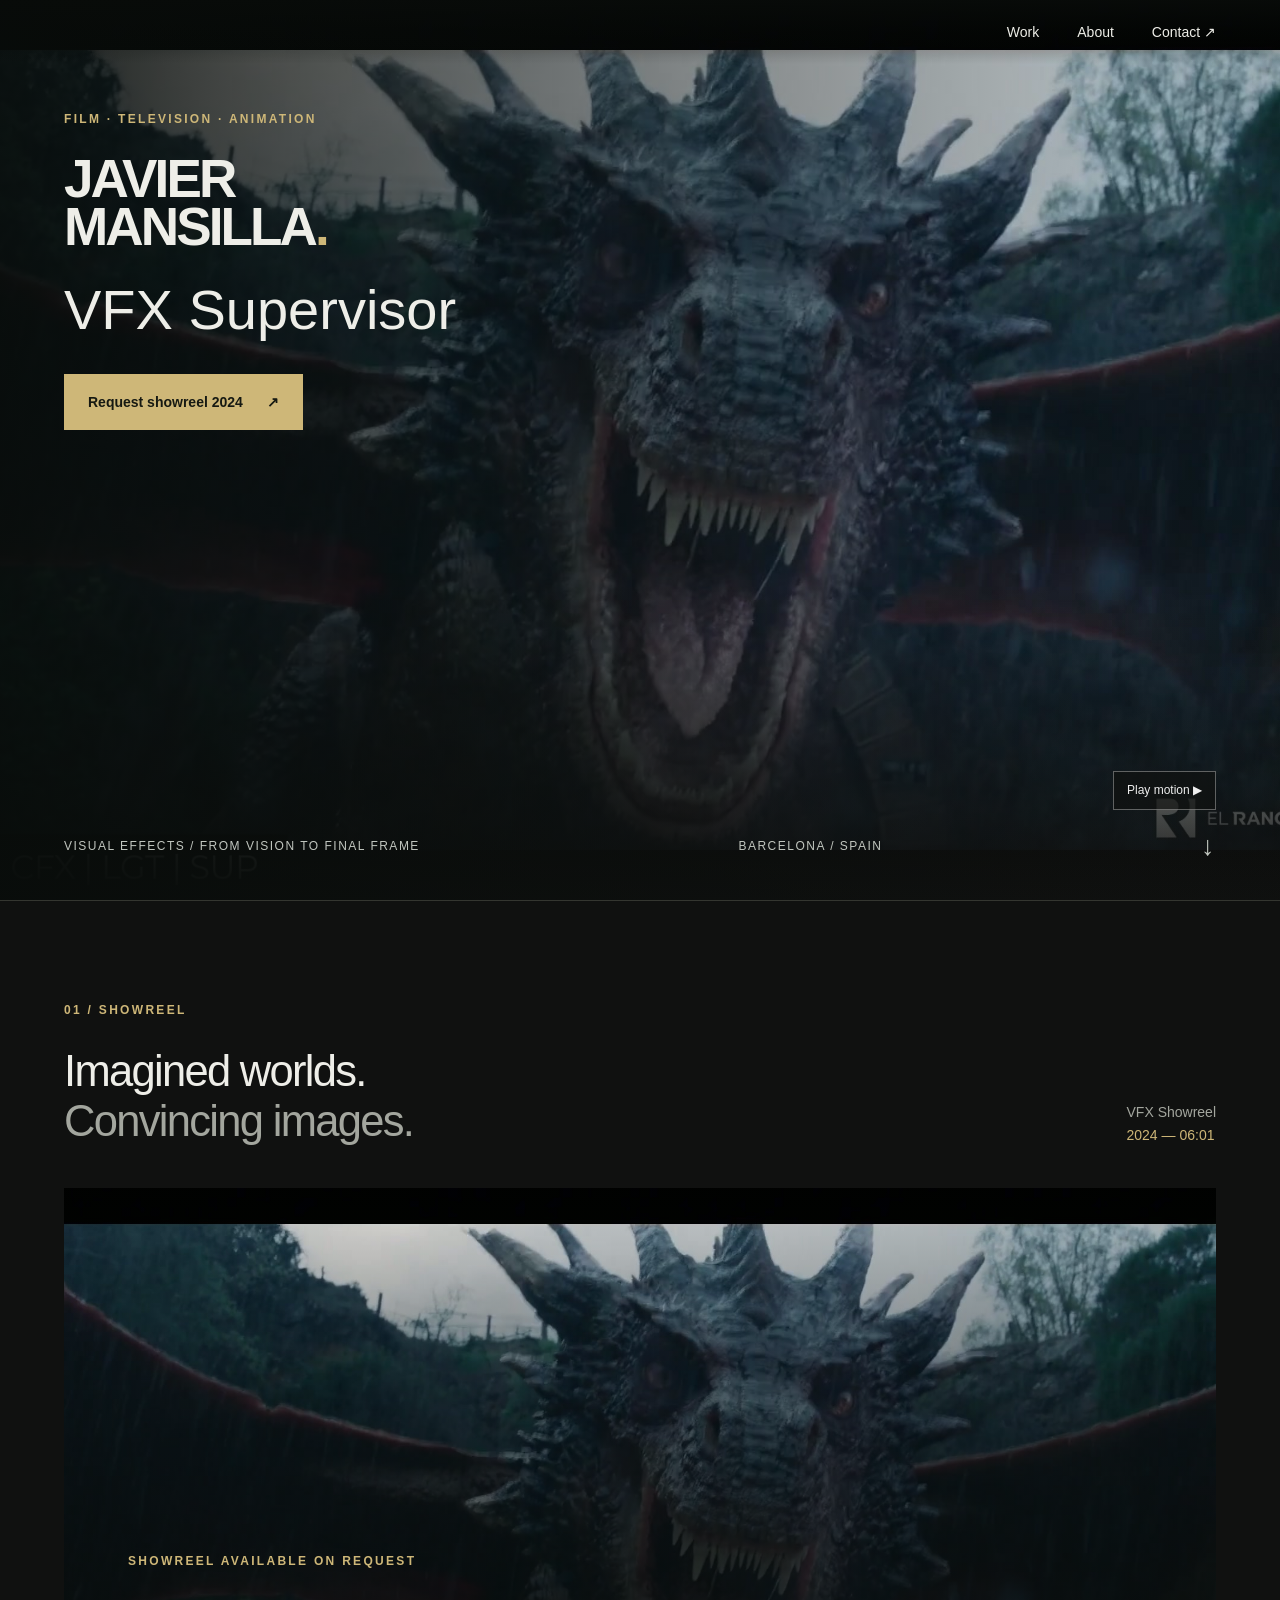
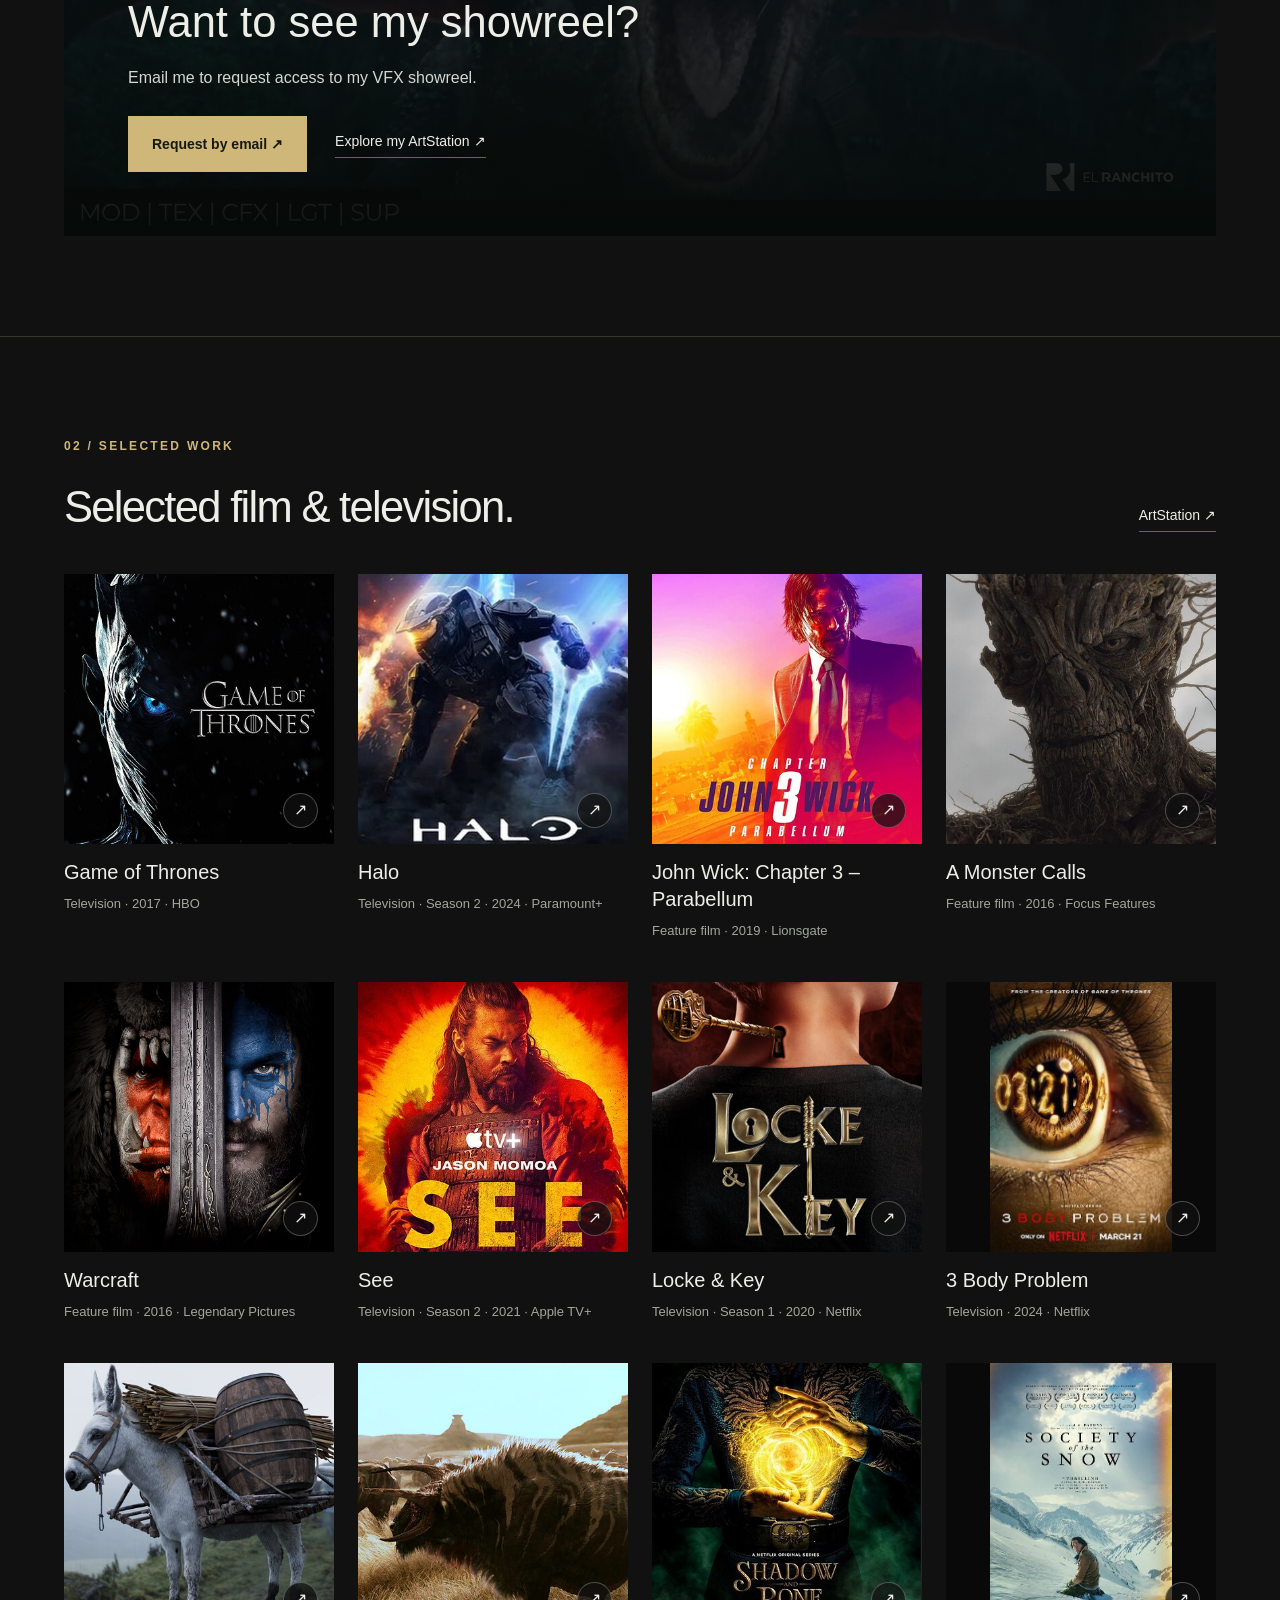
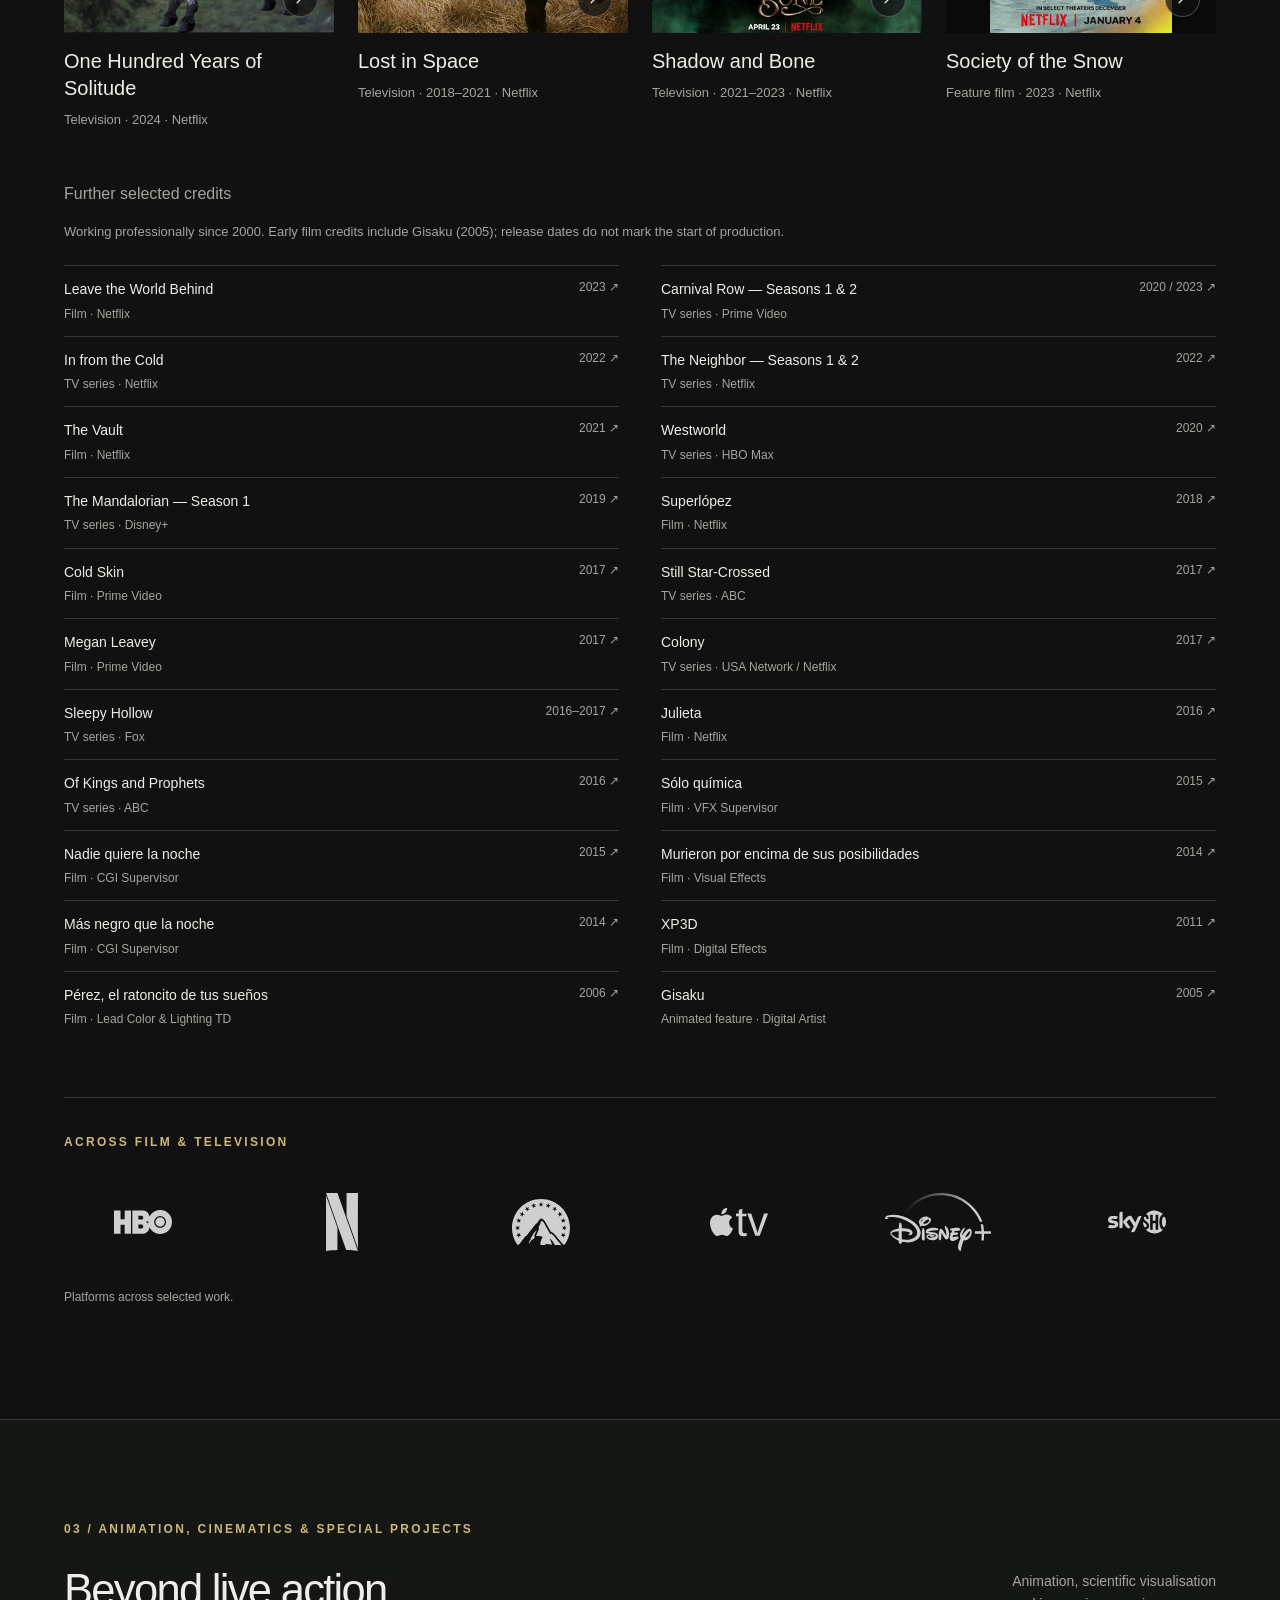
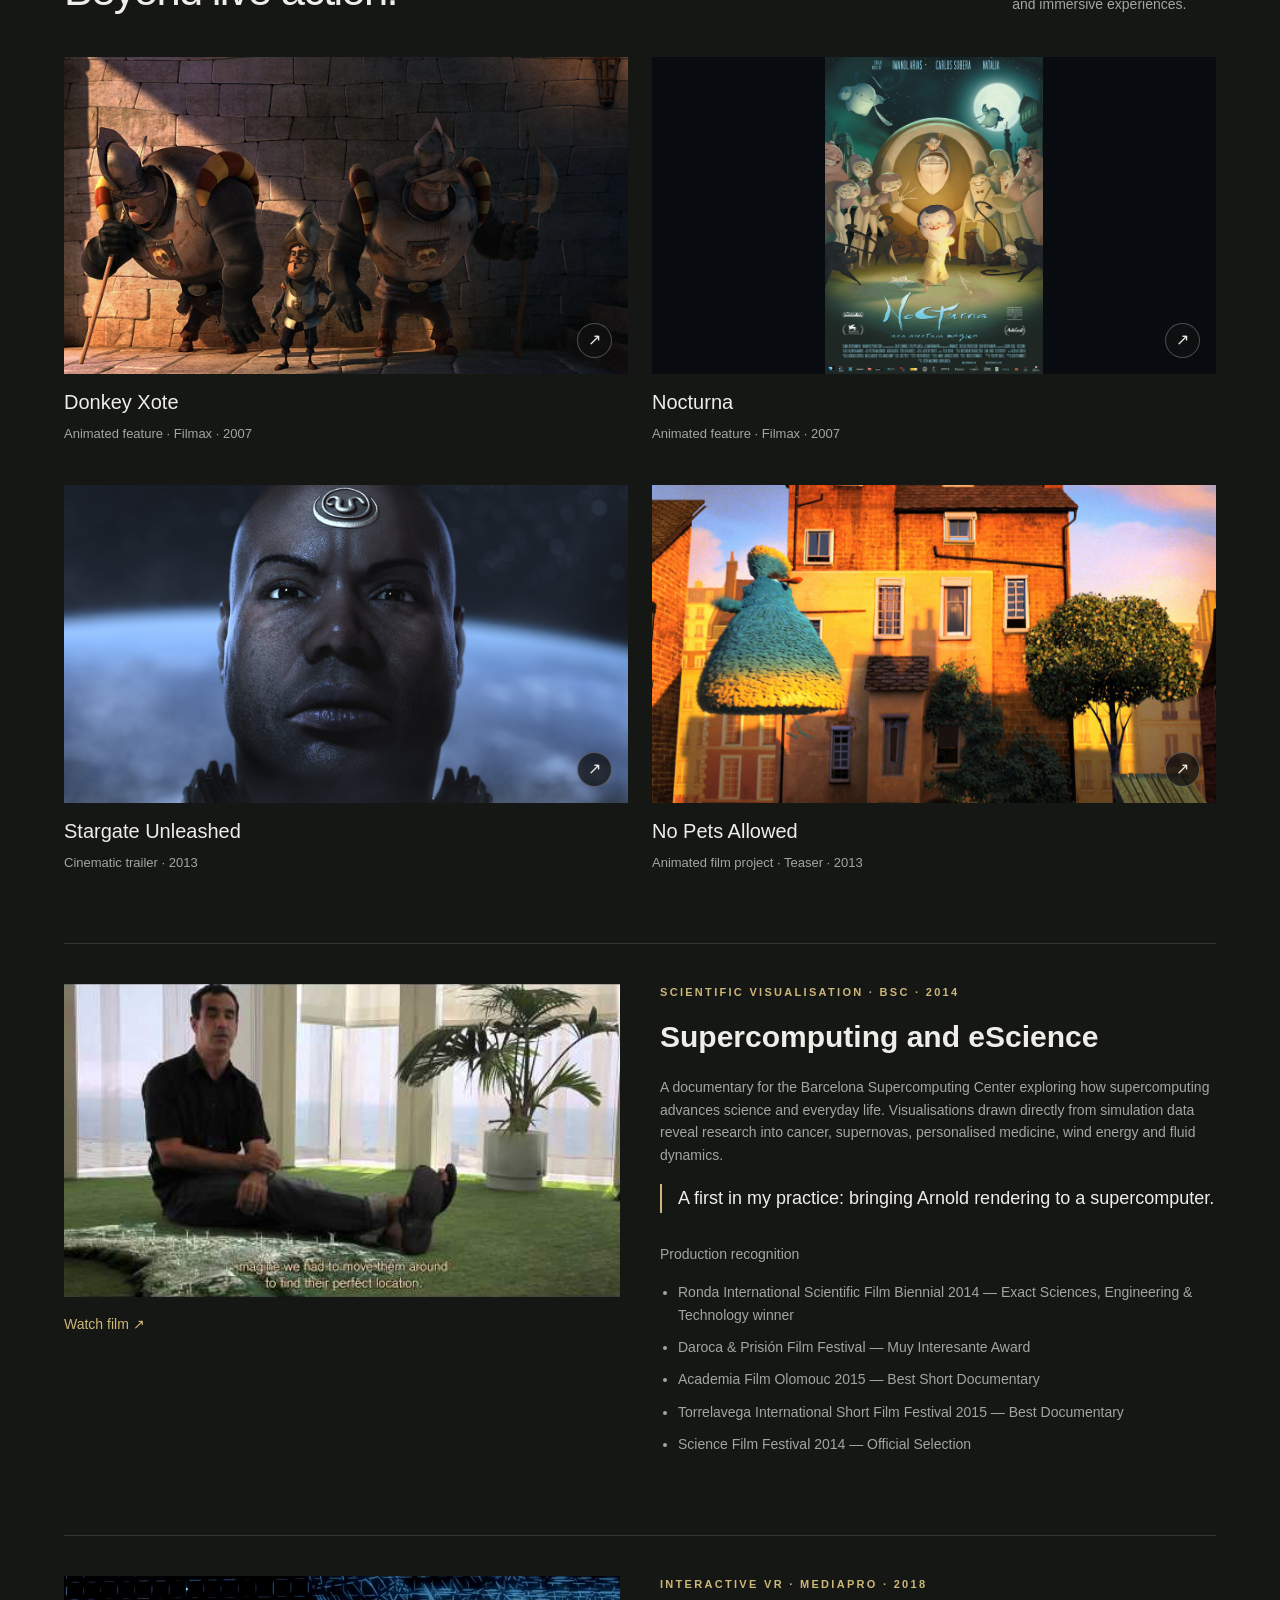
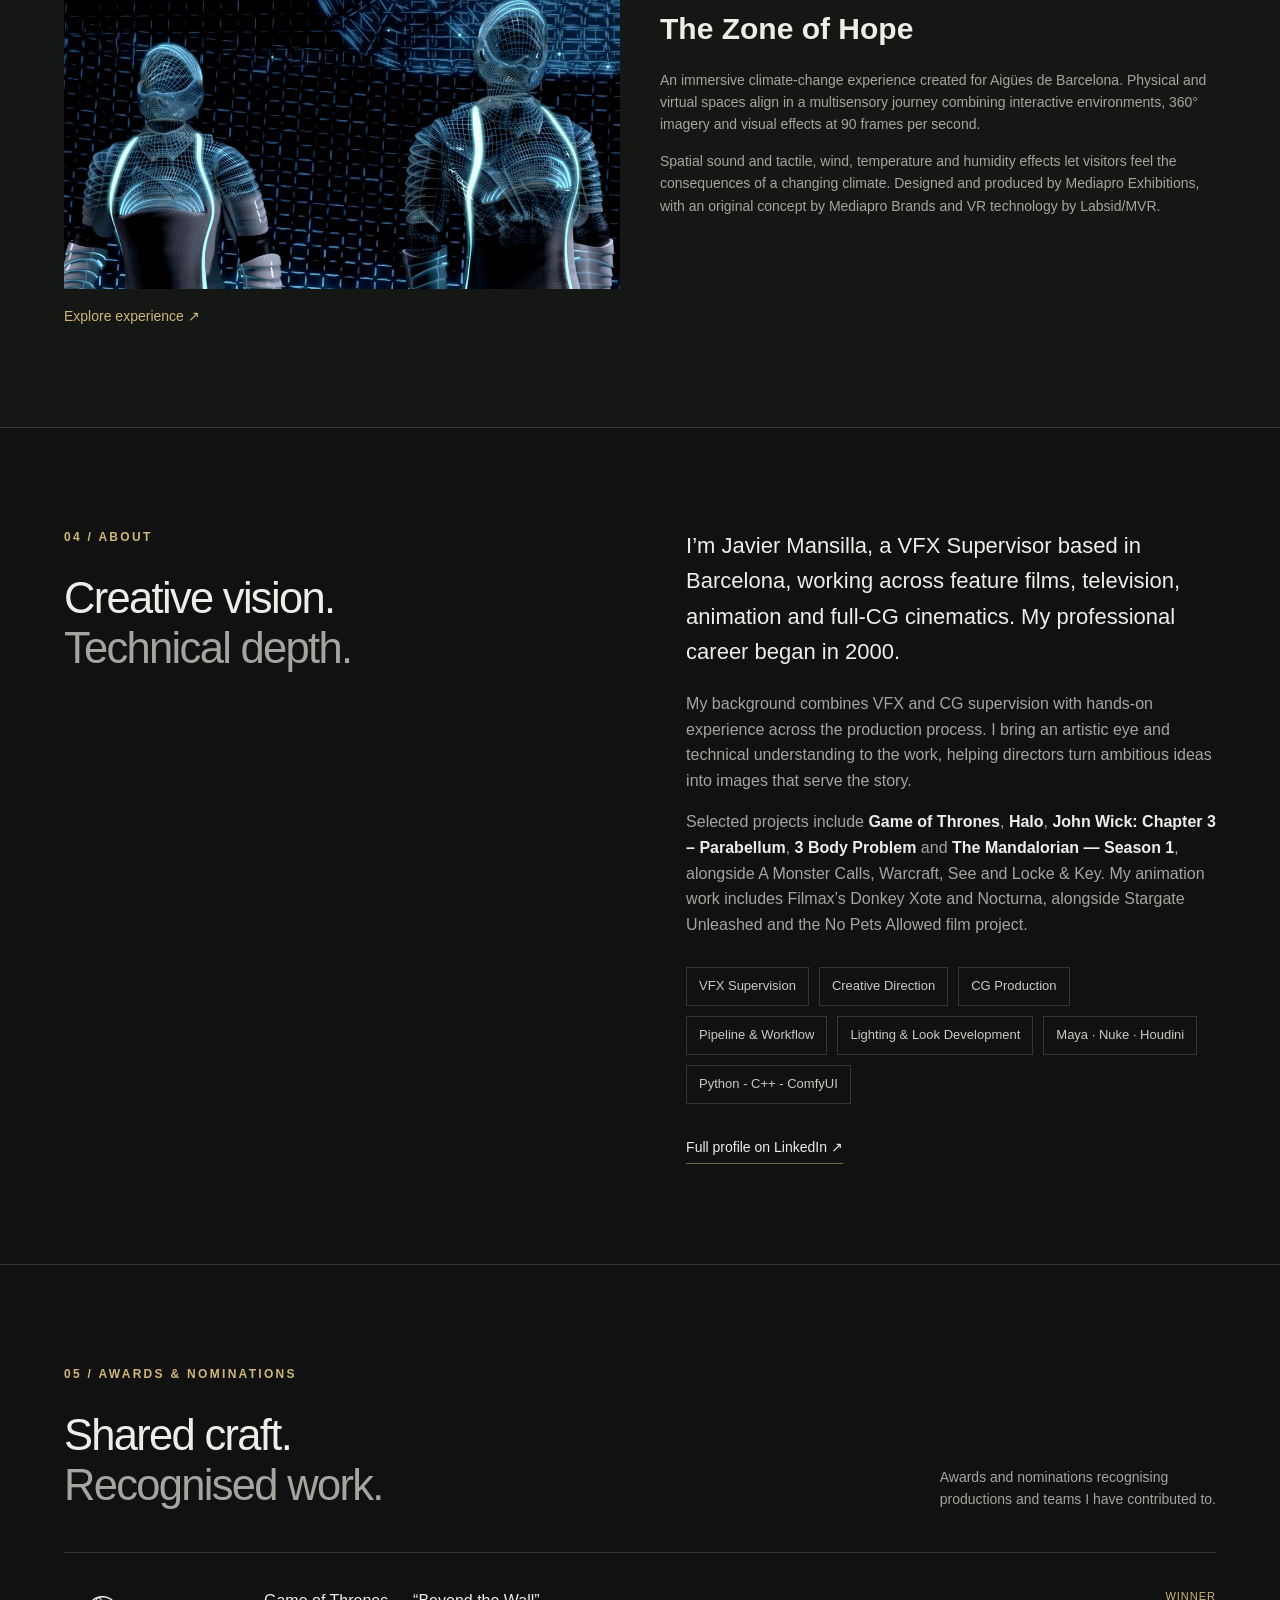
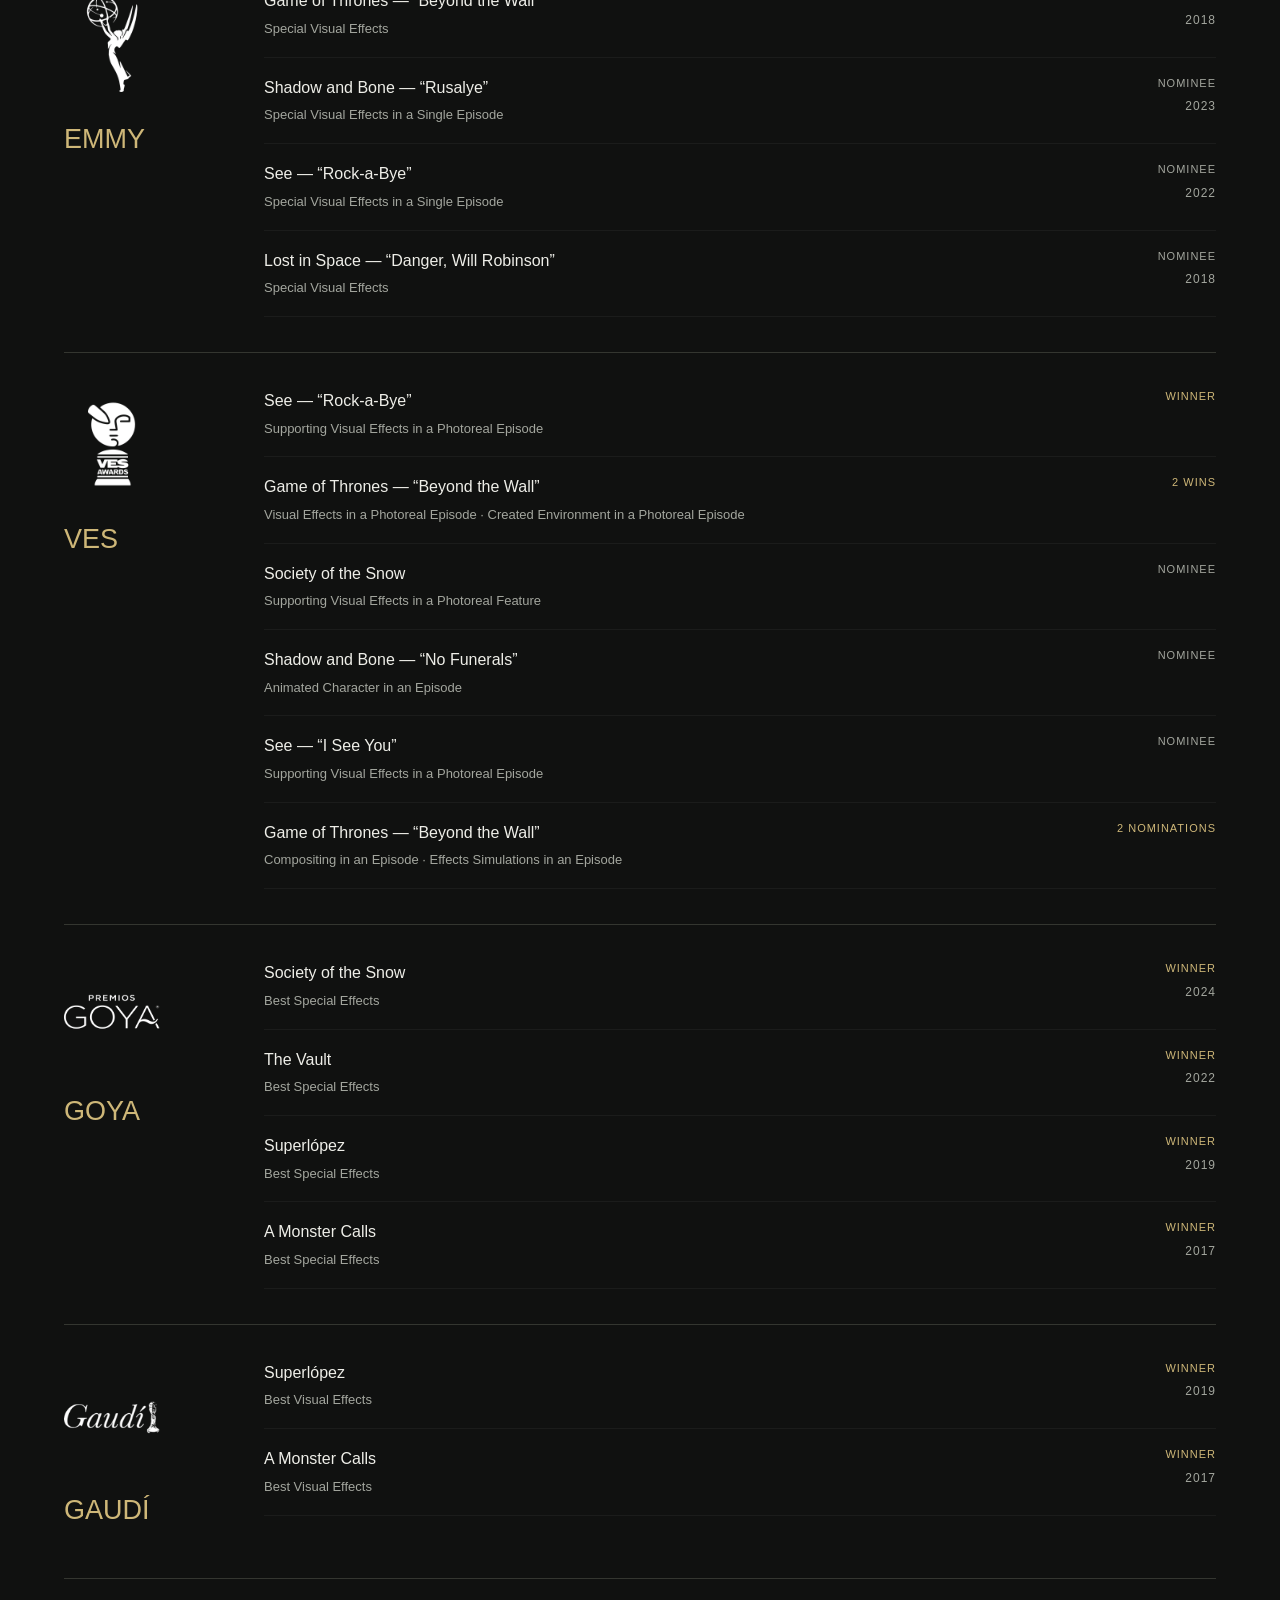
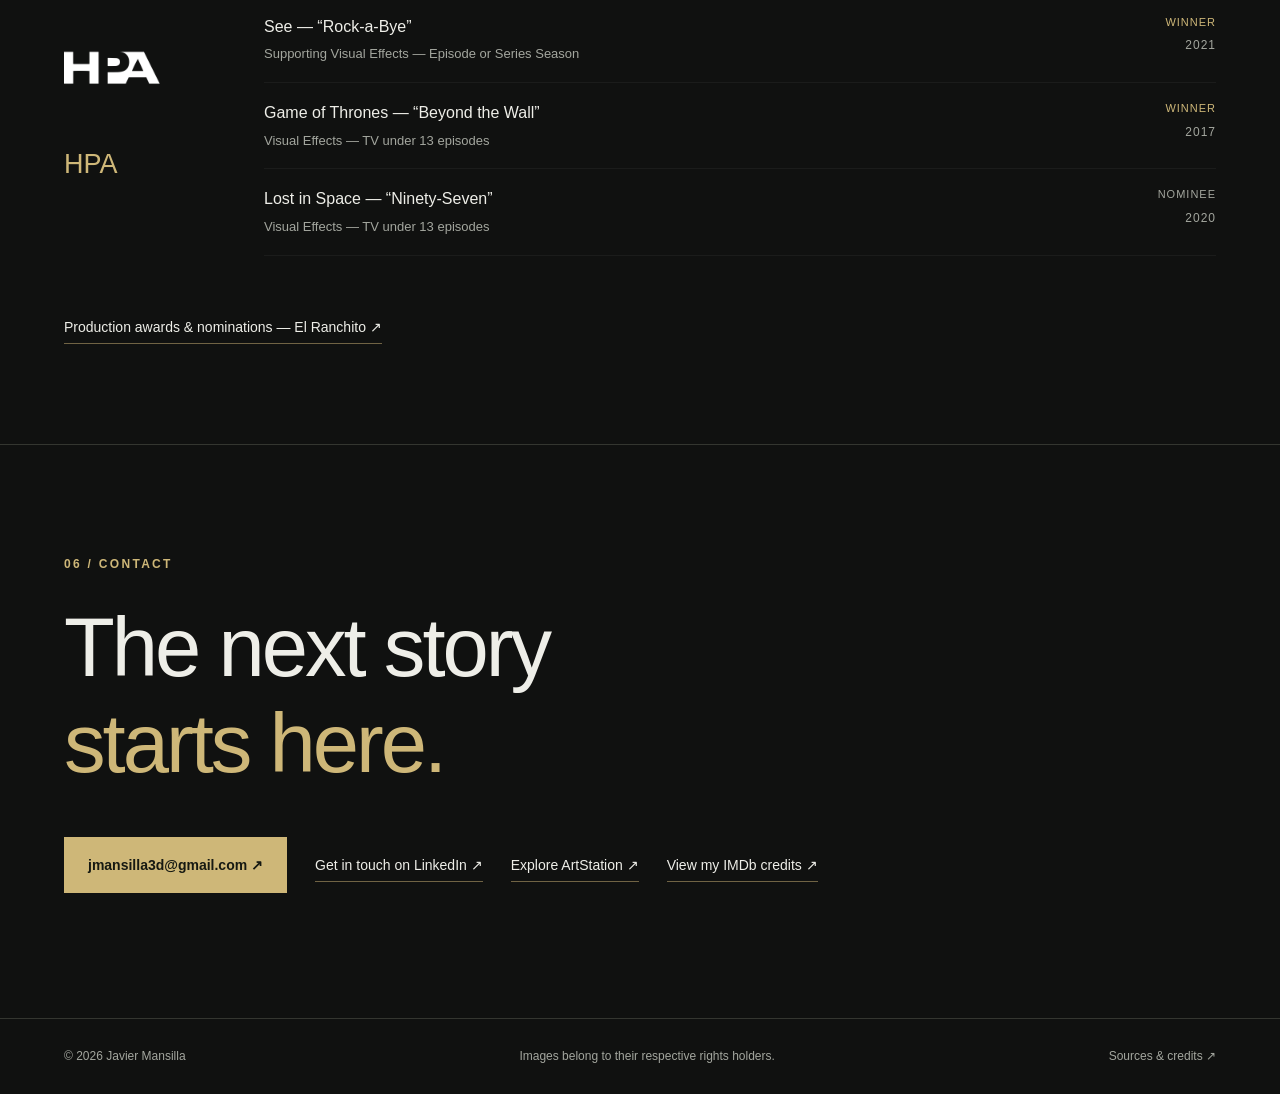
==== index.html @ bf486dc9 "Publish Javier Mansilla VFX portfolio" ====
<!doctype html>
<html lang="en"><head><meta charset="utf-8"><meta name="viewport" content="width=device-width, initial-scale=1"><meta name="description" content="Javier Mansilla — VFX Supervisor. Selected work in feature films, television, animation and cinematics. Request the 2024 showreel."><title>Javier Mansilla — VFX Supervisor</title><link rel="stylesheet" href="styles.css?v=6"></head>
<body><a class="skip" href="#reel">Skip to content</a>
<main><section class="hero" aria-labelledby="name"><nav class="hero-nav" aria-label="Main navigation"><a href="#work">Work</a><a href="#about">About</a><a href="#contact">Contact ↗</a></nav><img class="hero-image" src="hero.jpg?v=2" alt="Dragon shot from Javier Mansilla’s VFX showreel"><video id="hero-video" class="hero-video" muted loop playsinline preload="none" poster="hero.jpg?v=2" aria-hidden="true" tabindex="-1" data-src="hero-loop-v2-1080p.mp4"></video><div class="hero-shade"></div><div class="hero-copy"><p class="eyebrow">FILM · TELEVISION · ANIMATION</p><h1 id="name">JAVIER<br>MANSILLA<span class="gold">.</span></h1><p class="role">VFX Supervisor</p><a class="button" href="#reel">Request showreel 2024 <span>↗</span></a></div><button id="hero-motion" class="hero-motion" aria-label="Pause background video" hidden>Pause motion Ⅱ</button><div class="hero-bottom"><span>VISUAL EFFECTS / FROM VISION TO FINAL FRAME</span><span>BARCELONA / SPAIN</span><a href="#reel" aria-label="Explore portfolio">↓</a></div></section>
<section id="reel" class="section reel-section"><div class="section-head"><div><p class="eyebrow">01 / SHOWREEL</p><h2>Imagined worlds.<br><span class="muted">Convincing images.</span></h2></div><p>VFX Showreel<br><span class="gold">2024 — 06:01</span></p></div><div class="reel-request"><img src="hero.jpg?v=2" alt="Dragon shot from Javier Mansilla’s showreel" loading="lazy"><div class="reel-request-copy"><p class="eyebrow">SHOWREEL AVAILABLE ON REQUEST</p><h3>Want to see my showreel?</h3><p>Email me to request access to my VFX showreel.</p><div class="reel-request-actions"><a class="button" href="mailto:jmansilla3d@gmail.com?subject=Showreel%20request">Request by email ↗</a><a class="text-link" href="https://www.artstation.com/javier_mansilla" target="_blank" rel="noopener">Explore my ArtStation ↗</a></div></div></div></section>
<section id="work" class="section"><div class="section-head"><div><p class="eyebrow">02 / SELECTED WORK</p><h2>Selected film & television.</h2></div><a class="text-link" href="https://www.artstation.com/javier_mansilla" target="_blank" rel="noopener">ArtStation ↗</a></div><div id="projects" class="project-grid"></div><div class="credits"><h3>Further selected credits</h3><p class="credits-intro">Working professionally since 2000. Early film credits include Gisaku (2005); release dates do not mark the start of production.</p><div class="credits-grid"><a href="https://www.linkedin.com/in/javier-mansilla-b83a041" target="_blank" rel="noopener"><span>Leave the World Behind</span><span>Film · Netflix</span><span>2023 ↗</span></a><a href="https://www.linkedin.com/in/javier-mansilla-b83a041" target="_blank" rel="noopener"><span>Carnival Row — Seasons 1 &amp; 2</span><span>TV series · Prime Video</span><span>2020 / 2023 ↗</span></a><a href="https://www.linkedin.com/in/javier-mansilla-b83a041" target="_blank" rel="noopener"><span>In from the Cold</span><span>TV series · Netflix</span><span>2022 ↗</span></a><a href="https://www.linkedin.com/in/javier-mansilla-b83a041" target="_blank" rel="noopener"><span>The Neighbor — Seasons 1 &amp; 2</span><span>TV series · Netflix</span><span>2022 ↗</span></a><a href="https://www.linkedin.com/in/javier-mansilla-b83a041" target="_blank" rel="noopener"><span>The Vault</span><span>Film · Netflix</span><span>2021 ↗</span></a><a href="https://www.linkedin.com/in/javier-mansilla-b83a041" target="_blank" rel="noopener"><span>Westworld</span><span>TV series · HBO Max</span><span>2020 ↗</span></a><a href="https://www.linkedin.com/in/javier-mansilla-b83a041" target="_blank" rel="noopener"><span>The Mandalorian — Season 1</span><span>TV series · Disney+</span><span>2019 ↗</span></a><a href="https://www.linkedin.com/in/javier-mansilla-b83a041" target="_blank" rel="noopener"><span>Superlópez</span><span>Film · Netflix</span><span>2018 ↗</span></a><a href="https://www.linkedin.com/in/javier-mansilla-b83a041" target="_blank" rel="noopener"><span>Cold Skin</span><span>Film · Prime Video</span><span>2017 ↗</span></a><a href="https://www.linkedin.com/in/javier-mansilla-b83a041" target="_blank" rel="noopener"><span>Still Star-Crossed</span><span>TV series · ABC</span><span>2017 ↗</span></a><a href="https://www.linkedin.com/in/javier-mansilla-b83a041" target="_blank" rel="noopener"><span>Megan Leavey</span><span>Film · Prime Video</span><span>2017 ↗</span></a><a href="https://www.linkedin.com/in/javier-mansilla-b83a041" target="_blank" rel="noopener"><span>Colony</span><span>TV series · USA Network / Netflix</span><span>2017 ↗</span></a><a href="https://www.linkedin.com/in/javier-mansilla-b83a041" target="_blank" rel="noopener"><span>Sleepy Hollow</span><span>TV series · Fox</span><span>2016–2017 ↗</span></a><a href="https://www.linkedin.com/in/javier-mansilla-b83a041" target="_blank" rel="noopener"><span>Julieta</span><span>Film · Netflix</span><span>2016 ↗</span></a><a href="https://www.linkedin.com/in/javier-mansilla-b83a041" target="_blank" rel="noopener"><span>Of Kings and Prophets</span><span>TV series · ABC</span><span>2016 ↗</span></a><a href="https://www.imdb.com/title/tt3028418/" target="_blank" rel="noopener"><span>Sólo química</span><span>Film · VFX Supervisor</span><span>2015 ↗</span></a><a href="https://www.imdb.com/title/tt2735996/" target="_blank" rel="noopener"><span>Nadie quiere la noche</span><span>Film · CGI Supervisor</span><span>2015 ↗</span></a><a href="https://www.imdb.com/title/tt2365576/" target="_blank" rel="noopener"><span>Murieron por encima de sus posibilidades</span><span>Film · Visual Effects</span><span>2014 ↗</span></a><a href="https://www.imdb.com/title/tt3450116/" target="_blank" rel="noopener"><span>Más negro que la noche</span><span>Film · CGI Supervisor</span><span>2014 ↗</span></a><a href="https://www.imdb.com/title/tt1838618/" target="_blank" rel="noopener"><span>XP3D</span><span>Film · Digital Effects</span><span>2011 ↗</span></a><a href="https://www.imdb.com/title/tt0458076/" target="_blank" rel="noopener"><span>Pérez, el ratoncito de tus sueños</span><span>Film · Lead Color &amp; Lighting TD</span><span>2006 ↗</span></a><a href="https://www.imdb.com/title/tt0446701/" target="_blank" rel="noopener"><span>Gisaku</span><span>Animated feature · Digital Artist</span><span>2005 ↗</span></a></div></div><div class="platforms"><p class="eyebrow">ACROSS FILM & TELEVISION</p><div class="platform-logos"><img src="logo-hbo.svg" alt="HBO" title="HBO" loading="lazy"><img src="logo-netflix.svg" alt="Netflix" title="Netflix" loading="lazy"><img src="logo-paramountplus.svg" alt="Paramount+" title="Paramount+" loading="lazy"><img src="logo-appletv.svg" alt="Apple TV+" title="Apple TV+" loading="lazy"><img src="logo-disneyplus.svg" alt="Disney+" title="Disney+" loading="lazy"><img src="logo-skyshowtime.svg" alt="SkyShowtime" title="SkyShowtime" loading="lazy"></div><p>Platforms across selected work.</p></div></section>
<section id="animation" class="section creatures"><div class="section-head"><div><p class="eyebrow">03 / ANIMATION, CINEMATICS & SPECIAL PROJECTS</p><h2>Beyond live action.</h2></div><p>Animation, scientific visualisation<br>and immersive experiences.</p></div><div id="animation-projects" class="project-grid animation-grid"></div><div class="special-projects"><article class="special-project"><a href="https://www.youtube.com/watch?v=S9YPcPtPsuY" target="_blank" rel="noopener"><img src="bsc.jpg" alt="Supercomputing and eScience — BSC CNS documentary" loading="lazy"><span>Watch film ↗</span></a><div><p class="eyebrow">SCIENTIFIC VISUALISATION · BSC · 2014</p><h3>Supercomputing and eScience</h3><p>A documentary for the Barcelona Supercomputing Center exploring how supercomputing advances science and everyday life. Visualisations drawn directly from simulation data reveal research into cancer, supernovas, personalised medicine, wind energy and fluid dynamics.</p><p class="special-highlight">A first in my practice: bringing Arnold rendering to a supercomputer.</p><p class="small-note">Production recognition</p><ul><li>Ronda International Scientific Film Biennial 2014 — Exact Sciences, Engineering & Technology winner</li><li>Daroca & Prisión Film Festival — Muy Interesante Award</li><li>Academia Film Olomouc 2015 — Best Short Documentary</li><li>Torrelavega International Short Film Festival 2015 — Best Documentary</li><li>Science Film Festival 2014 — Official Selection</li></ul></div></article><article class="special-project"><a href="https://mediaproexhibitions.com/es/project/zoh" target="_blank" rel="noopener"><img src="zoh.jpg" alt="The Zone of Hope — Mediapro Exhibitions immersive experience" loading="lazy"><span>Explore experience ↗</span></a><div><p class="eyebrow">INTERACTIVE VR · MEDIAPRO · 2018</p><h3>The Zone of Hope</h3><p>An immersive climate-change experience created for Aigües de Barcelona. Physical and virtual spaces align in a multisensory journey combining interactive environments, 360° imagery and visual effects at 90 frames per second.</p><p>Spatial sound and tactile, wind, temperature and humidity effects let visitors feel the consequences of a changing climate. Designed and produced by Mediapro Exhibitions, with an original concept by Mediapro Brands and VR technology by Labsid/MVR.</p></div></article></div></section>
<section id="about" class="section about"><div><p class="eyebrow">04 / ABOUT</p><h2>Creative vision.<br><span class="muted">Technical depth.</span></h2></div><div><p class="bio">I’m Javier Mansilla, a VFX Supervisor based in Barcelona, working across feature films, television, animation and full-CG cinematics. My professional career began in 2000.</p><p class="muted">My background combines VFX and CG supervision with hands-on experience across the production process. I bring an artistic eye and technical understanding to the work, helping directors turn ambitious ideas into images that serve the story.</p><p class="muted">Selected projects include <strong>Game of Thrones</strong>, <strong>Halo</strong>, <strong>John Wick: Chapter 3 – Parabellum</strong>, <strong>3 Body Problem</strong> and <strong>The Mandalorian — Season 1</strong>, alongside A Monster Calls, Warcraft, See and Locke & Key. My animation work includes Filmax’s Donkey Xote and Nocturna, alongside Stargate Unleashed and the No Pets Allowed film project.</p><div class="skills"><span>VFX Supervision</span><span>Creative Direction</span><span>CG Production</span><span>Pipeline & Workflow</span><span>Lighting & Look Development</span><span>Maya · Nuke · Houdini</span><span>Python - C++ - ComfyUI</span></div><a class="text-link" href="https://www.linkedin.com/in/javier-mansilla-b83a041" target="_blank" rel="noopener">Full profile on LinkedIn ↗</a></div></section>
<section class="section awards"><p class="eyebrow">05 / AWARDS & NOMINATIONS</p><div class="section-head"><h2>Shared craft.<br><span class="muted">Recognised work.</span></h2><p>Awards and nominations recognising<br>productions and teams I have contributed to.</p></div><article class="award-group"><div class="award-brand"><img src="award-1.png" alt="EMMY award" loading="lazy"><h3>EMMY</h3></div><ul><li><div><strong>Game of Thrones — “Beyond the Wall”</strong><p>Special Visual Effects</p></div><span class="award-status winner">Winner<small>2018</small></span></li><li><div><strong>Shadow and Bone — “Rusalye”</strong><p>Special Visual Effects in a Single Episode</p></div><span class="award-status nominee">Nominee<small>2023</small></span></li><li><div><strong>See — “Rock-a-Bye”</strong><p>Special Visual Effects in a Single Episode</p></div><span class="award-status nominee">Nominee<small>2022</small></span></li><li><div><strong>Lost in Space — “Danger, Will Robinson”</strong><p>Special Visual Effects</p></div><span class="award-status nominee">Nominee<small>2018</small></span></li></ul></article><article class="award-group"><div class="award-brand"><img src="award-5.png" alt="VES award" loading="lazy"><h3>VES</h3></div><ul><li><div><strong>See — “Rock-a-Bye”</strong><p>Supporting Visual Effects in a Photoreal Episode</p></div><span class="award-status winner">Winner</span></li><li><div><strong>Game of Thrones — “Beyond the Wall”</strong><p>Visual Effects in a Photoreal Episode · Created Environment in a Photoreal Episode</p></div><span class="award-status 2 wins">2 wins</span></li><li><div><strong>Society of the Snow</strong><p>Supporting Visual Effects in a Photoreal Feature</p></div><span class="award-status nominee">Nominee</span></li><li><div><strong>Shadow and Bone — “No Funerals”</strong><p>Animated Character in an Episode</p></div><span class="award-status nominee">Nominee</span></li><li><div><strong>See — “I See You”</strong><p>Supporting Visual Effects in a Photoreal Episode</p></div><span class="award-status nominee">Nominee</span></li><li><div><strong>Game of Thrones — “Beyond the Wall”</strong><p>Compositing in an Episode · Effects Simulations in an Episode</p></div><span class="award-status 2 nominations">2 nominations</span></li></ul></article><article class="award-group"><div class="award-brand"><img src="award-2.png" alt="GOYA award" loading="lazy"><h3>GOYA</h3></div><ul><li><div><strong>Society of the Snow</strong><p>Best Special Effects</p></div><span class="award-status winner">Winner<small>2024</small></span></li><li><div><strong>The Vault</strong><p>Best Special Effects</p></div><span class="award-status winner">Winner<small>2022</small></span></li><li><div><strong>Superlópez</strong><p>Best Special Effects</p></div><span class="award-status winner">Winner<small>2019</small></span></li><li><div><strong>A Monster Calls</strong><p>Best Special Effects</p></div><span class="award-status winner">Winner<small>2017</small></span></li></ul></article><article class="award-group"><div class="award-brand"><img src="award-4.png" alt="GAUDÍ award" loading="lazy"><h3>GAUDÍ</h3></div><ul><li><div><strong>Superlópez</strong><p>Best Visual Effects</p></div><span class="award-status winner">Winner<small>2019</small></span></li><li><div><strong>A Monster Calls</strong><p>Best Visual Effects</p></div><span class="award-status winner">Winner<small>2017</small></span></li></ul></article><article class="award-group"><div class="award-brand"><img src="award-3.png" alt="HPA award" loading="lazy"><h3>HPA</h3></div><ul><li><div><strong>See — “Rock-a-Bye”</strong><p>Supporting Visual Effects — Episode or Series Season</p></div><span class="award-status winner">Winner<small>2021</small></span></li><li><div><strong>Game of Thrones — “Beyond the Wall”</strong><p>Visual Effects — TV under 13 episodes</p></div><span class="award-status winner">Winner<small>2017</small></span></li><li><div><strong>Lost in Space — “Ninety-Seven”</strong><p>Visual Effects — TV under 13 episodes</p></div><span class="award-status nominee">Nominee<small>2020</small></span></li></ul></article><a class="text-link" href="https://elranchito.es/about/awards-nominations/" target="_blank" rel="noopener">Production awards & nominations — El Ranchito ↗</a></section>
<section id="contact" class="section contact"><p class="eyebrow">06 / CONTACT</p><h2>The next story<br><span class="gold">starts here.</span></h2><a class="button" href="mailto:jmansilla3d@gmail.com">jmansilla3d@gmail.com ↗</a><a class="text-link" href="https://www.linkedin.com/in/javier-mansilla-b83a041" target="_blank" rel="noopener">Get in touch on LinkedIn ↗</a><a class="text-link" href="https://www.artstation.com/javier_mansilla" target="_blank" rel="noopener">Explore ArtStation ↗</a><a class="text-link" href="https://www.imdb.com/name/nm2338054/#credits" target="_blank" rel="noopener">View my IMDb credits ↗</a></section></main><footer><span>© <span id="year">2026</span> Javier Mansilla</span><span>Images belong to their respective rights holders.</span><a href="sources.html">Sources & credits ↗</a></footer>
<dialog id="project-dialog"><button id="close-dialog" aria-label="Close project">×</button><img id="detail-image" alt=""><div class="dialog-content"><p class="eyebrow">SELECTED WORK</p><h2 id="detail-title"></h2><p id="detail-role"></p><div id="detail-gallery"></div><p id="detail-note" class="muted"></p><a id="detail-source" class="text-link" target="_blank" rel="noopener">View project source ↗</a></div></dialog><script src="projects.js?v=6"></script><script src="script.js?v=6"></script></body></html>
---- styles.css ----
@charset "UTF-8";
:root{--bg:#101110;--panel:#181a18;--ink:#eeeee8;--muted:#a3a69e;--gold:#ceb778;--line:#343630}*{box-sizing:border-box}html{scroll-behavior:smooth;scroll-padding-top:90px}body{margin:0;background:var(--bg);color:var(--ink);font:16px/1.6 Arial,Helvetica,sans-serif}a{color:inherit;text-decoration:none}button{font:inherit;color:inherit;cursor:pointer}button,a{-webkit-tap-highlight-color:transparent}a:focus-visible,button:focus-visible,video:focus-visible{outline:2px solid var(--gold);outline-offset:6px}header{height:90px;padding:0 5%;display:flex;align-items:center;justify-content:space-between;border-bottom:1px solid #ffffff20;background:#101110}nav{display:flex;gap:38px;font-size:14px}nav a:hover,.text-link:hover{color:var(--gold)}.brand{font-size:27px;font-weight:800;letter-spacing:-2px}.brand span{font-size:12px;letter-spacing:2px;margin-left:22px;vertical-align:middle}.hero{height:min(850px,calc(100svh - 90px));min-height:640px;position:relative;overflow:hidden}.hero-image,.hero-shade{position:absolute;inset:0;width:100%;height:100%;object-fit:cover}.hero-image{object-position:65% center}.hero-shade{background:linear-gradient(90deg,rgba(8,12,10,.9),rgba(8,12,10,.12) 85%),linear-gradient(0deg,#101110,transparent 35%)}.hero-copy{position:relative;padding:80px 5%}.eyebrow{color:var(--gold);font-size:12px;font-weight:600;letter-spacing:2.3px;margin:0 0 26px}.hero h1{font-size:clamp(72px,8.3vw,140px);line-height:.9;letter-spacing:-.055em;margin:0 0 28px;font-weight:800}.gold{color:var(--gold)}.role{font-size:28px;margin:0 0 32px;font-weight:400}.button{display:inline-flex;align-items:center;justify-content:center;gap:24px;padding:16px 23px;border:1px solid var(--gold);background:var(--gold);color:#161912;font-size:14px;font-weight:600;transition:background .2s}.button:hover{background:#e5d2a0}.play{font-size:12px}.hero-bottom{position:absolute;bottom:32px;left:5%;right:5%;display:flex;justify-content:space-between;align-items:center;font-size:12px;letter-spacing:1.5px;color:#c1c6bf}.hero-bottom a{font-size:27px}.section{padding:100px 5%;border-top:1px solid var(--line)}.section-head{display:flex;justify-content:space-between;align-items:end;gap:35px;margin-bottom:42px}.section-head>p{font-size:14px;color:var(--muted);margin:0}.section h2{font-size:clamp(32px,3.4vw,56px);font-weight:500;line-height:1.15;letter-spacing:-1.7px;margin:0}.muted{color:var(--muted)}video{width:100%;display:block;background:#000;aspect-ratio:16/9;max-height:780px}.caption{display:flex;justify-content:space-between;margin-top:18px;color:var(--muted);font-size:12px;letter-spacing:1px}.caption a{color:var(--gold)}.text-link{font-size:14px;display:inline-block;border-bottom:1px solid #706344;padding-bottom:5px}.project-grid{display:grid;grid-template-columns:repeat(3,1fr);gap:40px 24px}.project{background:none;border:0;padding:0;text-align:left;min-width:0}.project-visual{overflow:hidden;aspect-ratio:4/3;background:var(--panel);position:relative}.project img{width:100%;height:100%;object-fit:cover;transition:transform .45s}.project:hover img{transform:scale(1.035)}.project-visual>span{position:absolute;right:16px;bottom:16px;background:#111b;border:1px solid #ffffff40;width:35px;height:35px;text-align:center;padding-top:3px;border-radius:50%}.project h3{font-size:20px;font-weight:400;margin:15px 0 3px}.project p{font-size:13px;color:var(--muted);margin:0}.creatures{background:#151714}.creature-grid{display:grid;grid-template-columns:repeat(3,1fr);gap:20px}.still{background:none;border:0;padding:0;text-align:left}.still img{width:100%;aspect-ratio:4/3;object-fit:contain;background:#050605}.still span{display:block;margin-top:14px;font-size:14px}.still b{display:block;color:var(--gold);font-weight:400;font-size:12px;margin-top:4px}.small-note{color:var(--muted);font-size:12px;margin:30px 0 0}.about{display:grid;grid-template-columns:1fr 1fr;gap:8%}.bio{font-size:22px;line-height:1.6;margin-top:0}.skills{display:flex;flex-wrap:wrap;gap:10px;margin:30px 0}.skills span{border:1px solid var(--line);padding:8px 12px;font-size:13px;color:#c7ccc2}.award-row{padding:28px 0;border-top:1px solid var(--line);display:grid;grid-template-columns:180px 1fr 85px;gap:25px;align-items:center}.award-row strong{font-size:34px;letter-spacing:-1px;color:var(--gold);font-weight:500}.award-row div{font-size:17px}.award-row div span{display:block;color:var(--muted);font-size:13px;margin-top:5px}.award-row>span{text-align:right;color:var(--muted);font-size:14px}.award-row:hover{background:#ffffff04}.contact{padding-top:110px;padding-bottom:110px}.contact h2{font-size:clamp(46px,6.5vw,100px);margin-bottom:45px;letter-spacing:-3px}.contact .text-link{margin-left:28px}footer{border-top:1px solid var(--line);padding:28px 5%;display:flex;justify-content:space-between;gap:24px;color:var(--muted);font-size:12px}dialog{background:var(--panel);color:var(--ink);border:1px solid var(--line);padding:0;width:min(800px,92vw);max-height:90svh}dialog::backdrop{background:#000d}dialog>img{width:100%;max-height:44svh;object-fit:contain;background:#000;display:block}.dialog-content{padding:30px}.dialog-content h2{font-size:34px;line-height:1.15;margin:0}.dialog-content .eyebrow{margin-bottom:15px}#close-dialog{position:absolute;right:12px;top:12px;border:1px solid #aaa;background:#111e;width:44px;height:44px;font-size:26px}.skip{position:fixed;top:-100px;left:10px;padding:10px;background:var(--gold);color:#000;z-index:10}.skip:focus{top:10px}
@media(min-width:1700px){.section,header,footer{padding-left:max(5%,calc((100vw - 1530px)/2));padding-right:max(5%,calc((100vw - 1530px)/2))}}@media(max-width:800px){header{height:76px}.brand span{display:none}nav{gap:22px}.hero{min-height:590px;height:calc(90svh - 76px)}.hero-copy{padding-top:95px}.hero-image{object-position:60% center}.hero-shade{background:linear-gradient(90deg,#0a100cce,#0a100c35),linear-gradient(0deg,#101110,transparent 65%)}.hero h1{font-size:clamp(64px,12vw,96px)}.hero .eyebrow{max-width:250px}.hero-bottom span:nth-child(2){display:none}.section{padding:65px 5%}.section-head{align-items:start;flex-direction:column;gap:22px}.project-grid{grid-template-columns:repeat(2,1fr);gap:30px 16px}.creature-grid{grid-template-columns:1fr}.still img{aspect-ratio:16/9}.about{grid-template-columns:1fr;gap:30px}.award-row{grid-template-columns:95px 1fr;gap:18px}.award-row>span{grid-column:2;text-align:left}.award-row strong{font-size:27px}.contact h2{letter-spacing:-2px}.contact .text-link{display:table;margin:24px 0 0}footer{flex-direction:column;gap:10px}.caption{letter-spacing:0;gap:18px}.bio{font-size:20px}}@media(max-width:440px){.project-grid{grid-template-columns:1fr}.hero h1{font-size:18vw}.role{font-size:24px}.hero-bottom{font-size:10px}.section h2{letter-spacing:-1px}}@media(prefers-reduced-motion:reduce){html{scroll-behavior:auto}*{transition:none!important}}
.credits{margin-top:50px}.credits h3{font-size:16px;font-weight:400;color:var(--muted)}.credits a{display:grid;grid-template-columns:1fr 1fr 80px;gap:20px;padding:17px 0;border-top:1px solid var(--line);font-size:14px}.credits a span:not(:first-child){color:var(--muted)}.platforms{margin-top:55px;padding-top:35px;border-top:1px solid var(--line)}.platforms>span{display:inline-block;font-size:27px;letter-spacing:1px;margin-right:50px;color:#bac0b5}.platforms>p:last-child{font-size:12px;color:var(--muted)}.sources{max-width:1000px;margin:auto}.sources h2{font-size:28px;margin:45px 0 22px}.sources a{color:var(--gold);text-decoration:underline}.sources li{margin:15px 0}.sources h1{font-size:48px;line-height:1.15}@media(max-width:600px){.credits a{grid-template-columns:1fr auto}.credits a span:nth-child(2){grid-row:2;font-size:12px}.credits a span:last-child{grid-row:1;grid-column:2}}
@media(max-width:440px){.hero h1{font-size:16vw;letter-spacing:-.06em}}
.animation-grid{grid-template-columns:repeat(2,minmax(0,1fr))}.animation-grid .project-visual{aspect-ratio:16/9}#detail-gallery img{width:100%;display:block;margin:14px 0}.platforms>span{margin-bottom:12px}@media(max-width:600px){.animation-grid{grid-template-columns:1fr}nav{gap:15px;font-size:13px}.brand{font-size:24px}.hero-bottom{letter-spacing:.8px}.hero-bottom span:first-child{max-width:270px}}
.project:has(img[src="nocturna.jpg"]) .project-visual img{object-fit:contain;background:#080c11}.project-grid:not(.animation-grid){grid-template-columns:repeat(4,minmax(0,1fr))}@media(max-width:1100px){.project-grid:not(.animation-grid){grid-template-columns:repeat(2,minmax(0,1fr))}}@media(max-width:440px){.project-grid:not(.animation-grid){grid-template-columns:1fr}}
.project{display:flex;flex-direction:column;align-items:stretch;justify-content:flex-start}.project-visual{width:100%;flex-shrink:0}.project h3{line-height:1.35}.project p{margin-top:5px}

.hero-video{position:absolute;inset:0;width:100%;height:100%;max-height:none;object-fit:cover;object-position:65% center;aspect-ratio:auto;pointer-events:none;background:transparent}.hero-motion{position:absolute;right:5%;bottom:90px;z-index:2;padding:9px 13px;border:1px solid #ffffff55;background:#101110aa;font-size:12px;color:#eee}.hero-motion[hidden]{display:none}@media(max-width:800px){.hero-video{object-position:60% center}}@media(prefers-reduced-motion:reduce){.hero-video{display:none}}

/* Requested hero hierarchy: half-size name, double-size professional title. */
.hero h1{font-size:clamp(36px,4.15vw,70px)}.role{font-size:56px;line-height:1.12}.project-grid:not(.animation-grid) .project-visual{aspect-ratio:1/1}
@media(max-width:800px){.hero h1{font-size:clamp(32px,6vw,48px)}}
@media(max-width:440px){.hero h1{font-size:8vw}.role{font-size:48px}}

.platform-logos{display:grid;grid-template-columns:repeat(6,minmax(0,1fr));align-items:center;gap:40px;padding:15px 0 25px}.platform-logos img{width:100%;height:58px;object-fit:contain;filter:brightness(0) invert(1);opacity:.8}.special-projects{margin-top:70px;display:grid;gap:64px}.special-project{display:grid;grid-template-columns:1fr 1fr;gap:40px;border-top:1px solid var(--line);padding-top:40px;align-items:start}.special-project>a{position:relative}.special-project img{width:100%;aspect-ratio:16/9;object-fit:cover}.special-project>a>span{display:block;color:var(--gold);font-size:14px;margin-top:8px}.special-project h3{font-size:30px;line-height:1.15;margin:0 0 22px}.special-project p,.special-project li{font-size:14px;color:var(--muted)}.special-project .eyebrow{color:var(--gold);font-size:11px;margin-bottom:18px}.special-project li{margin-bottom:10px}.special-project ul{padding-left:18px}.special-project .special-highlight{color:var(--ink);border-left:2px solid var(--gold);padding-left:16px;font-size:18px}.about strong{color:var(--ink)}.award-group{display:grid;grid-template-columns:160px 1fr;gap:40px;border-top:1px solid var(--line);padding:35px 0}.award-brand img{width:96px;height:112px;object-fit:contain}.award-brand h3{color:var(--gold);font-size:27px;font-weight:500;margin:10px 0}.award-group ul{list-style:none;padding:0;margin:0}.award-group li{display:flex;justify-content:space-between;gap:24px;padding:17px 0;border-bottom:1px solid #ffffff0c}.award-group li:first-child{padding-top:0}.award-group strong{font-weight:500}.award-group p{color:var(--muted);font-size:13px;margin:5px 0 0}.award-status{text-transform:uppercase;font-size:11px;letter-spacing:1px;color:var(--gold);text-align:right;min-width:100px}.award-status small{display:block;font-size:12px;color:var(--muted);margin-top:5px}.award-status.nominee{color:#a3a69e}.awards>.text-link{margin-top:25px}.contact .button{margin-bottom:15px}.project:has(img[src="3body-poster.png"]) img,.project:has(img[src="society-poster.png"]) img{object-fit:contain;background:#080908}@media(max-width:800px){.platform-logos{grid-template-columns:repeat(3,1fr);gap:30px}.special-project{grid-template-columns:1fr;gap:24px}.award-group{grid-template-columns:85px 1fr;gap:20px}.award-brand img{width:70px;height:85px}.award-brand h3{font-size:21px}.award-group li{flex-direction:column;gap:8px}.award-status{text-align:left}.award-status small{display:inline;margin-left:10px}}

/* Navigation belongs to the hero; no separate masthead. */
.hero{height:min(940px,100svh);min-height:640px}.hero-nav{position:absolute;top:0;left:0;right:0;z-index:3;height:64px;padding:0 5%;display:flex;justify-content:flex-end;align-items:center;gap:38px;background:linear-gradient(#080b09ed,#080b0955,transparent)}.hero-copy{padding-top:110px}.reel-request{position:relative;isolation:isolate;min-height:410px;aspect-ratio:16/9;display:flex;align-items:flex-end;overflow:hidden;background:#080b09}.reel-request>img{position:absolute;inset:0;width:100%;height:100%;object-fit:cover;z-index:-2}.reel-request:after{content:"";position:absolute;inset:0;background:linear-gradient(0deg,#060a08f5,rgba(6,10,8,.65) 45%,rgba(6,10,8,.08));z-index:-1}.reel-request-copy{padding:clamp(25px,5vw,70px);max-width:760px}.reel-request-copy h3{font-size:clamp(28px,3.4vw,48px);line-height:1.15;font-weight:500;margin:0 0 18px}.reel-request-copy p:not(.eyebrow){color:#d4d8d0}.reel-request-actions{display:flex;align-items:center;gap:28px;flex-wrap:wrap;margin-top:25px}.credits a{grid-template-columns:minmax(0,1.1fr) minmax(0,1fr) 115px}.credits a>span:last-child{text-align:right}@media(max-width:800px){.hero{height:90svh;min-height:590px}.hero-nav{height:58px;gap:24px}.hero-copy{padding-top:95px}.reel-request{min-height:420px;aspect-ratio:auto}.reel-request>img{object-position:65% center}}@media(max-width:600px){.credits a{grid-template-columns:minmax(0,1fr) auto;gap:8px 15px}.credits a>span:nth-child(2){grid-column:1 / -1;grid-row:2}.credits a>span:last-child{grid-column:2;grid-row:1}.reel-request-actions{gap:20px}}

.credits-intro{font-size:13px;color:var(--muted);max-width:760px;margin:0 0 22px}.credits-grid{display:grid;grid-template-columns:repeat(2,minmax(0,1fr));column-gap:42px}.credits .credits-grid a{display:grid;grid-template-columns:minmax(0,1fr) auto;gap:4px 12px;padding:12px 0;font-size:14px;align-content:start}.credits .credits-grid a>span:first-child{grid-column:1;grid-row:1}.credits .credits-grid a>span:nth-child(2){grid-column:1 / -1;grid-row:2;font-size:12px}.credits .credits-grid a>span:last-child{grid-column:2;grid-row:1;font-size:12px;white-space:nowrap}.credits .credits-grid a:hover>span:first-child{color:var(--gold)}@media(max-width:600px){.credits-grid{grid-template-columns:1fr;gap:0}}
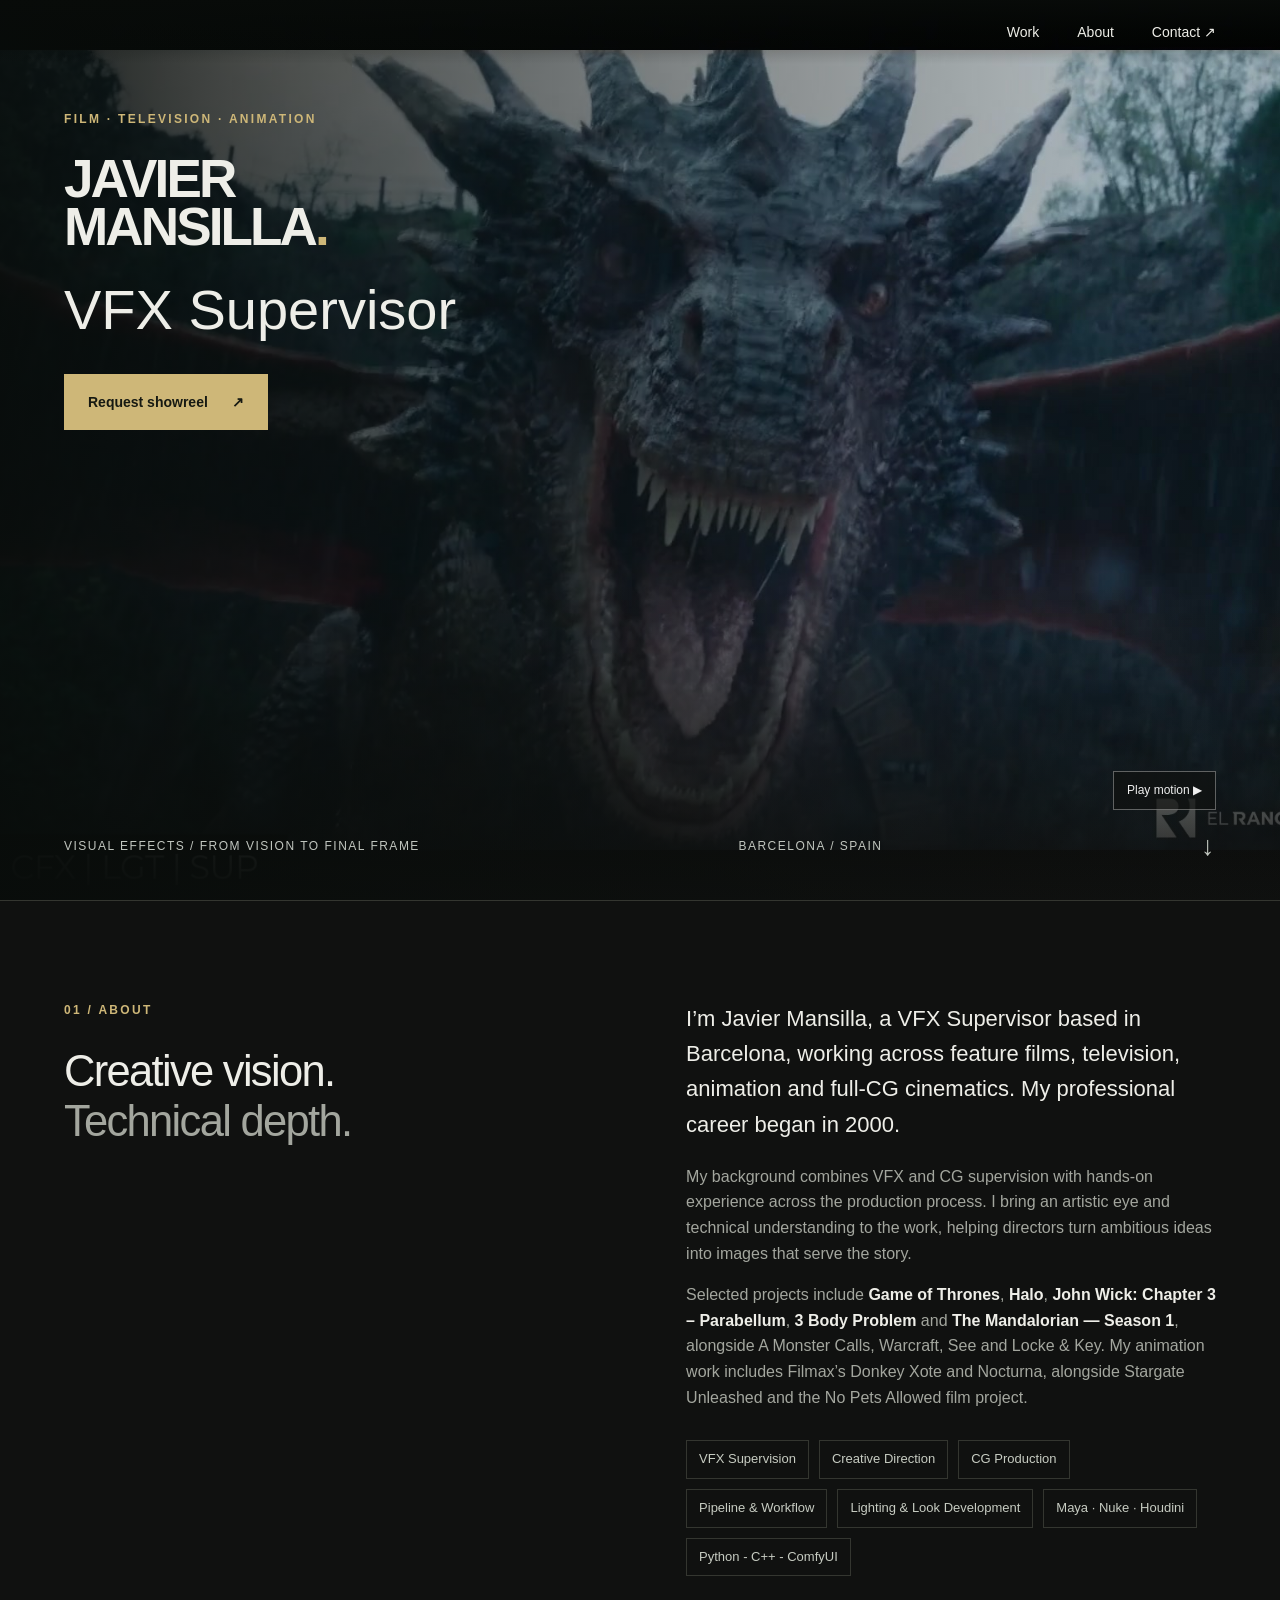
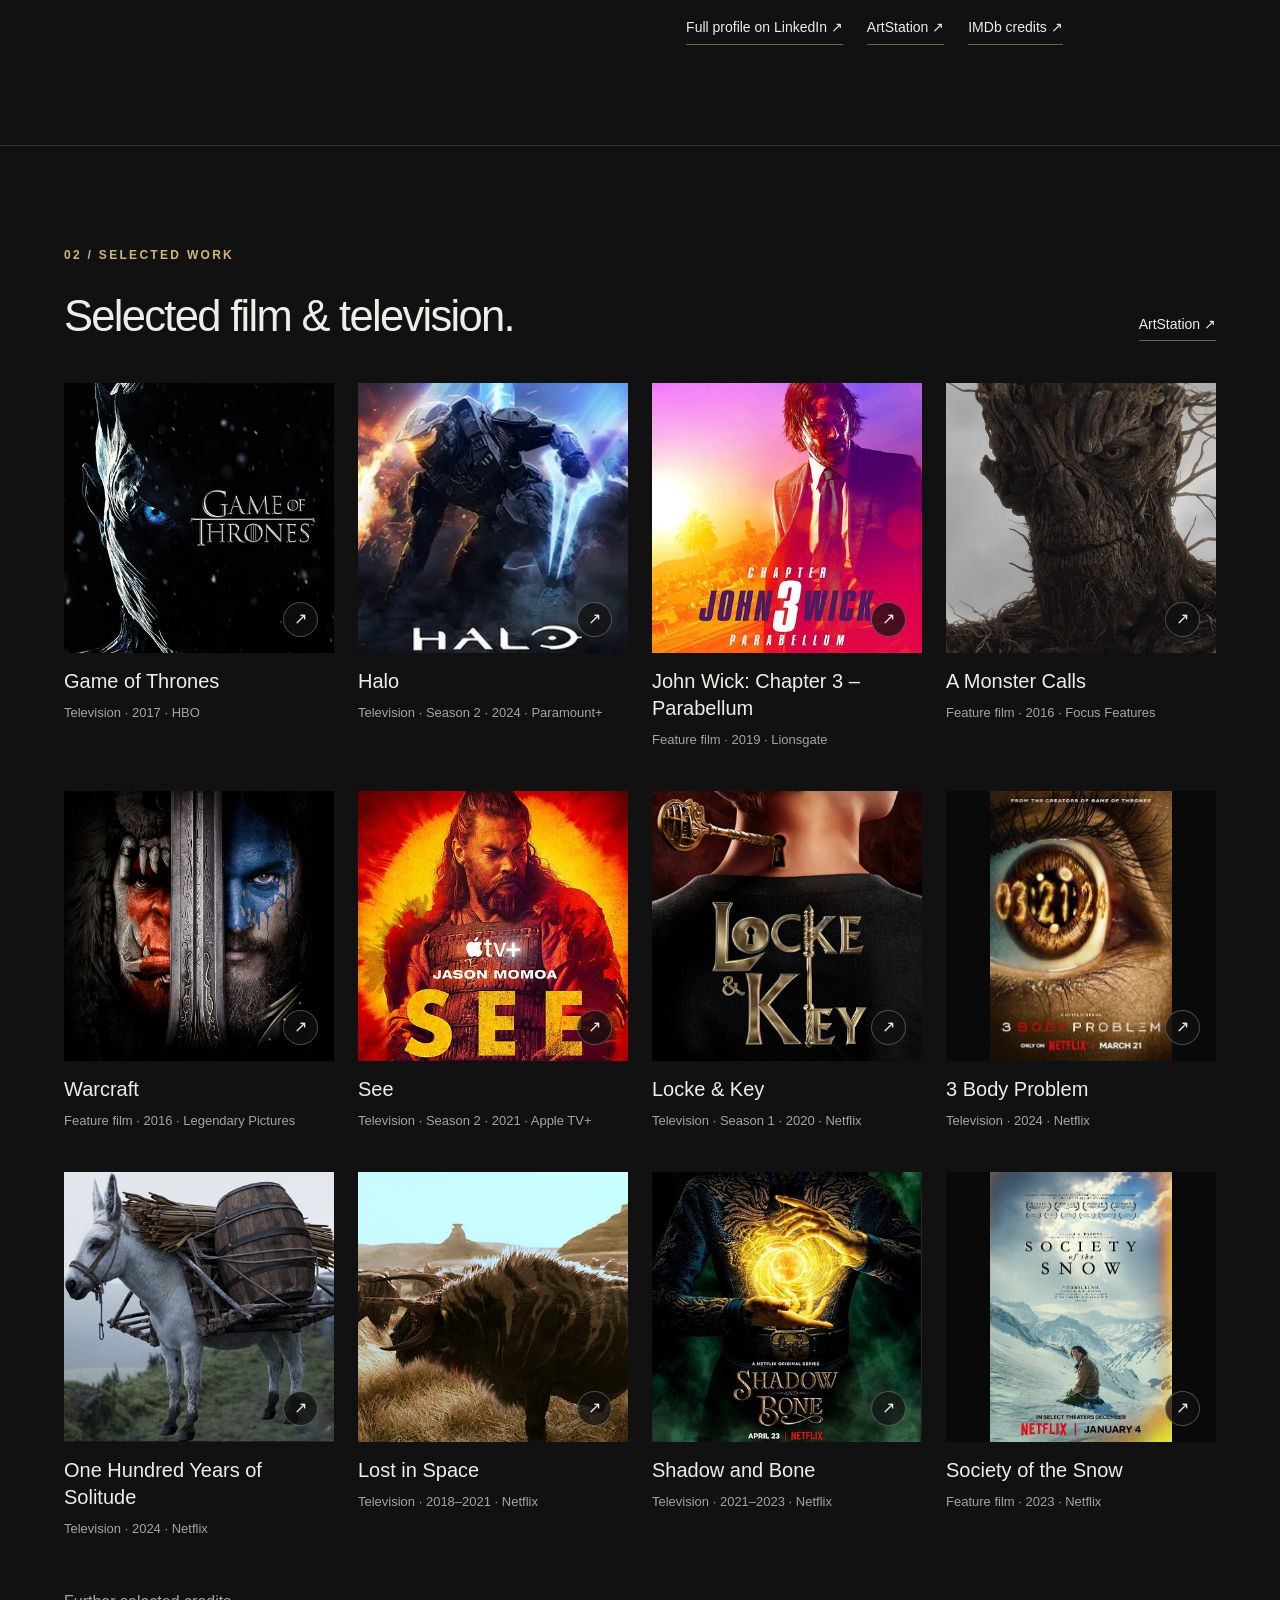
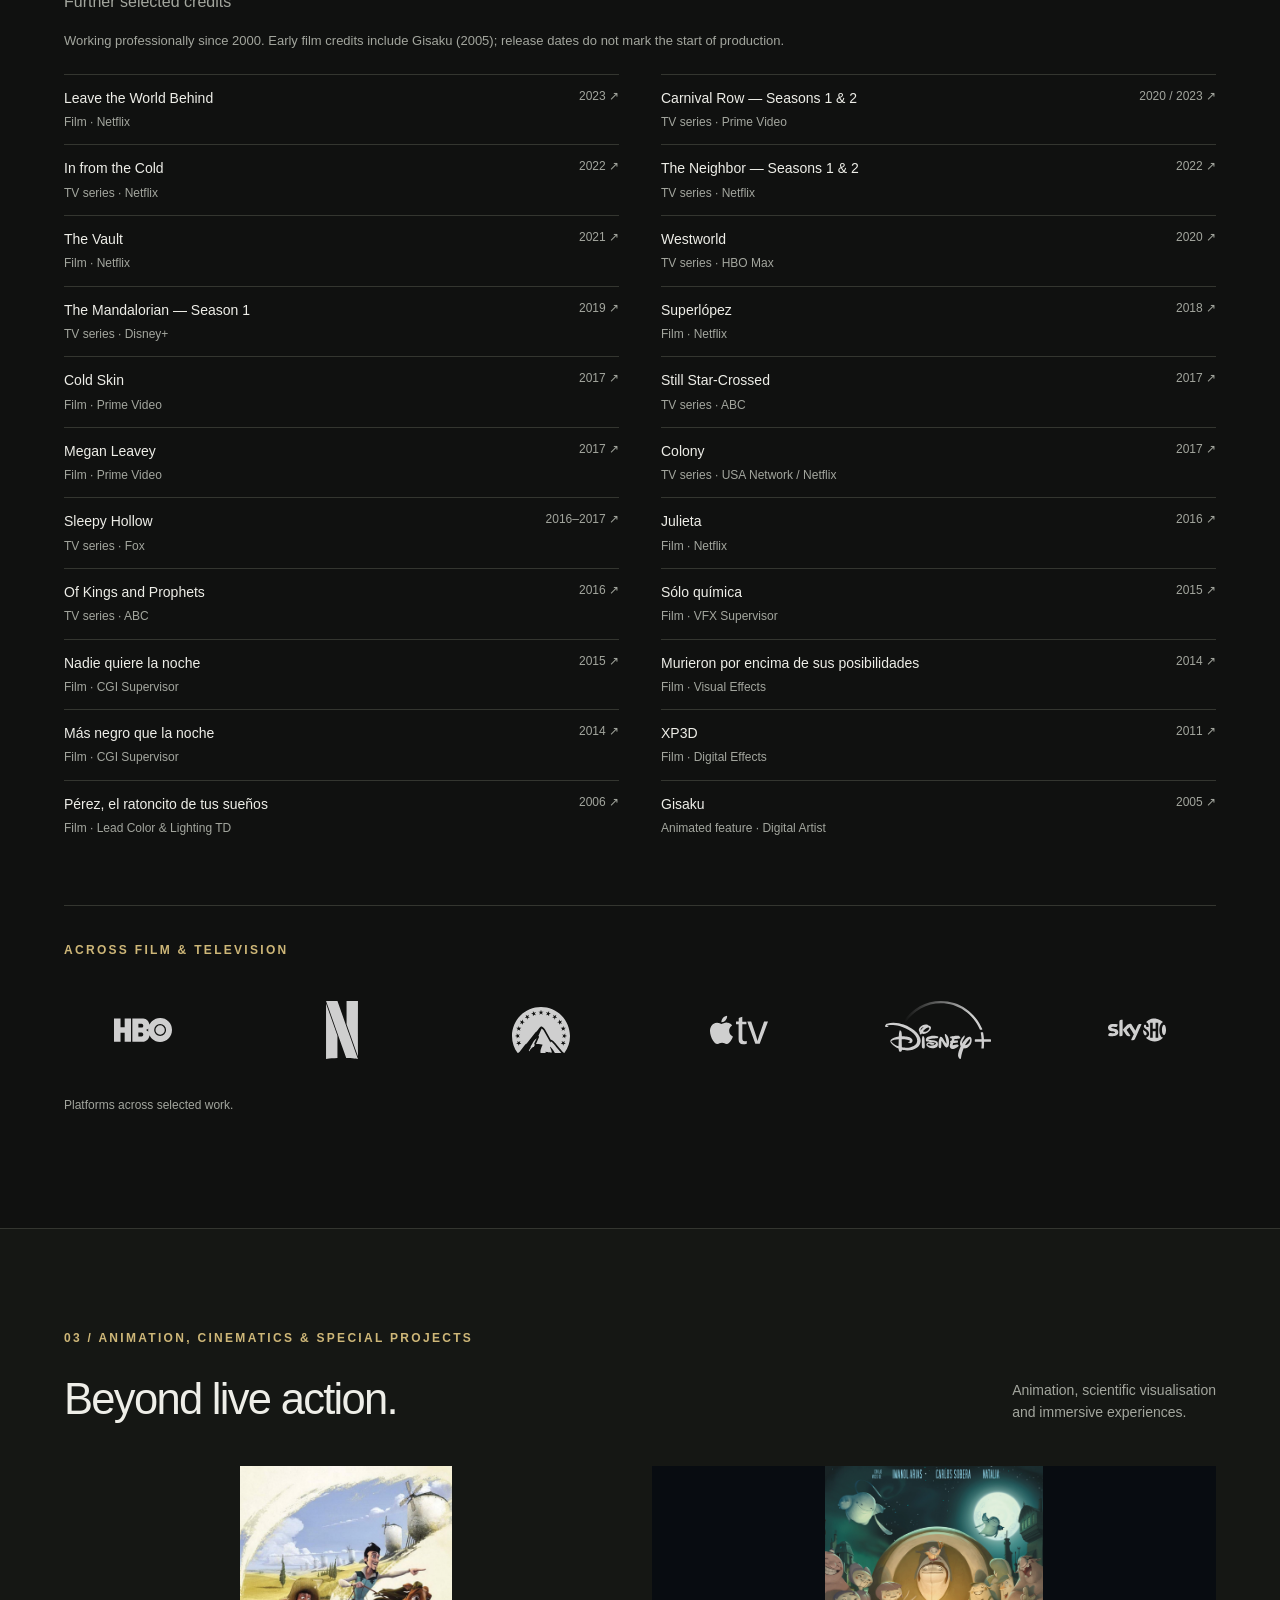
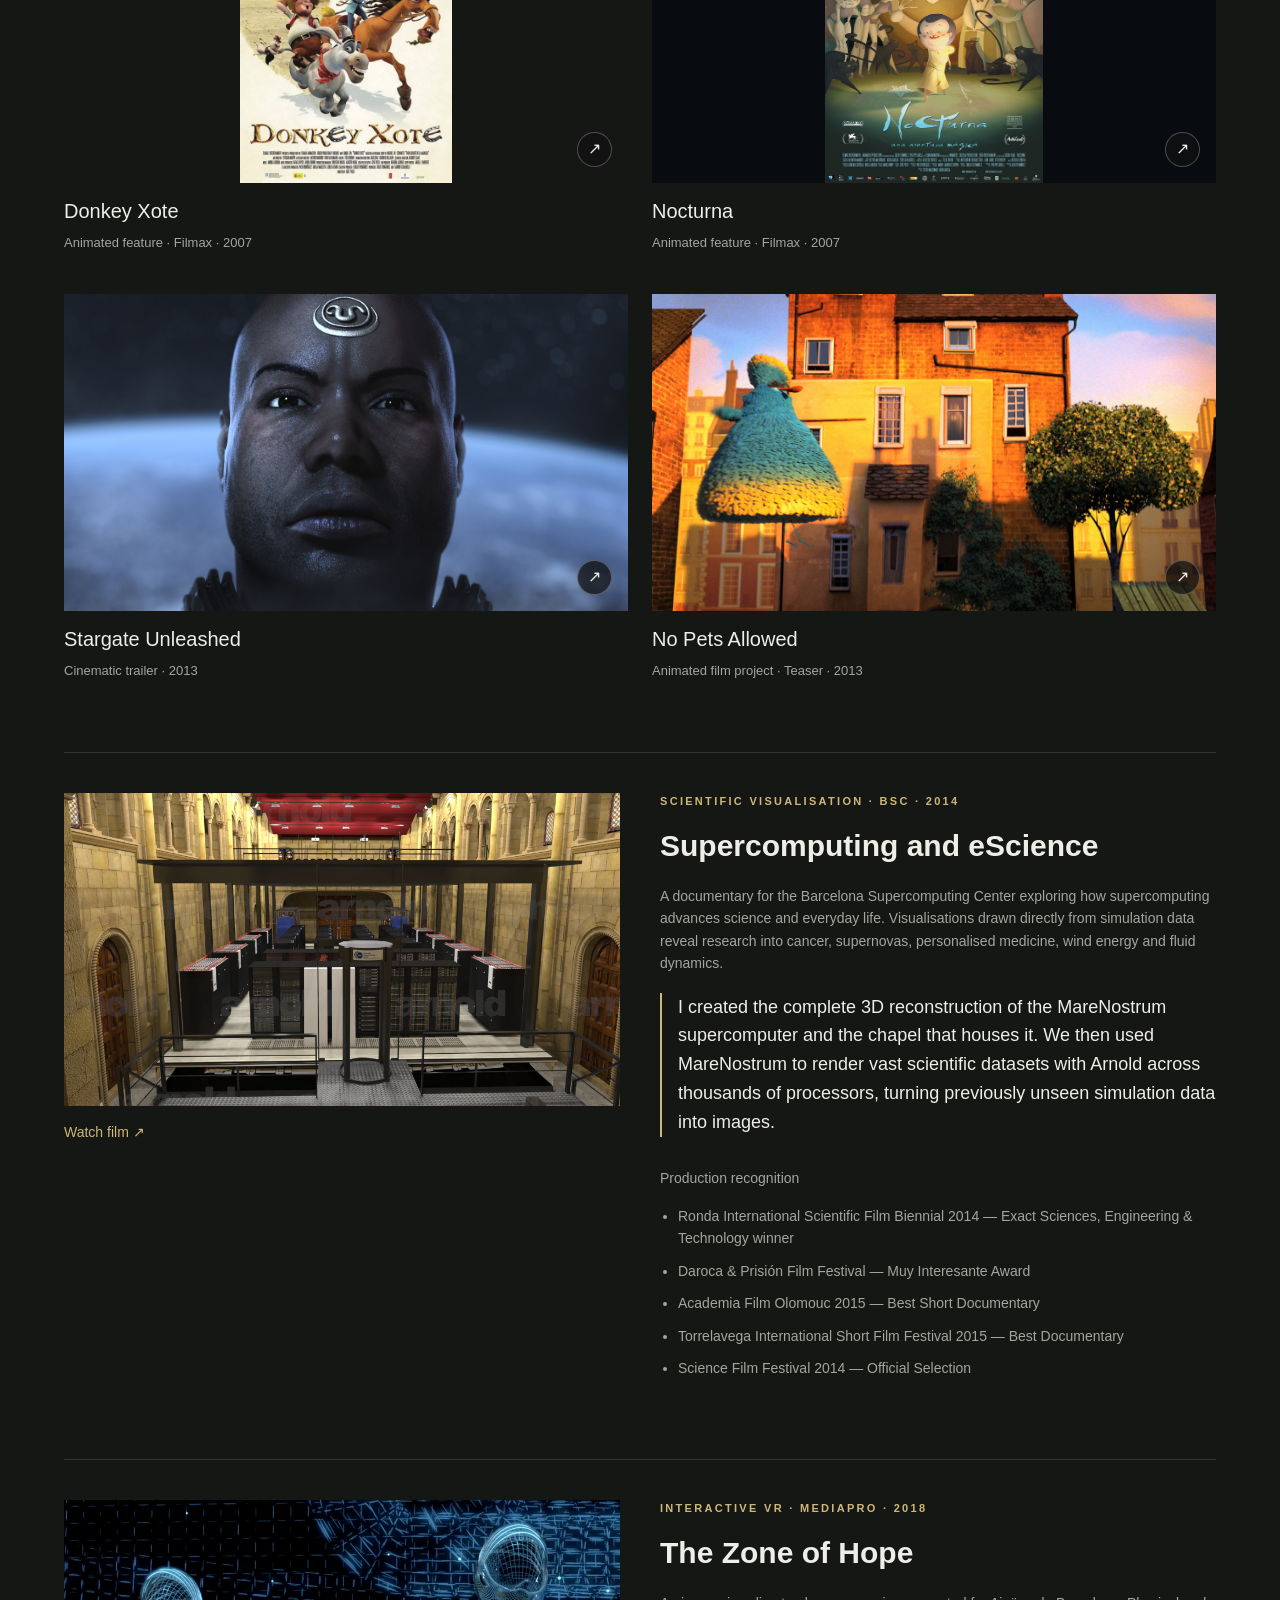
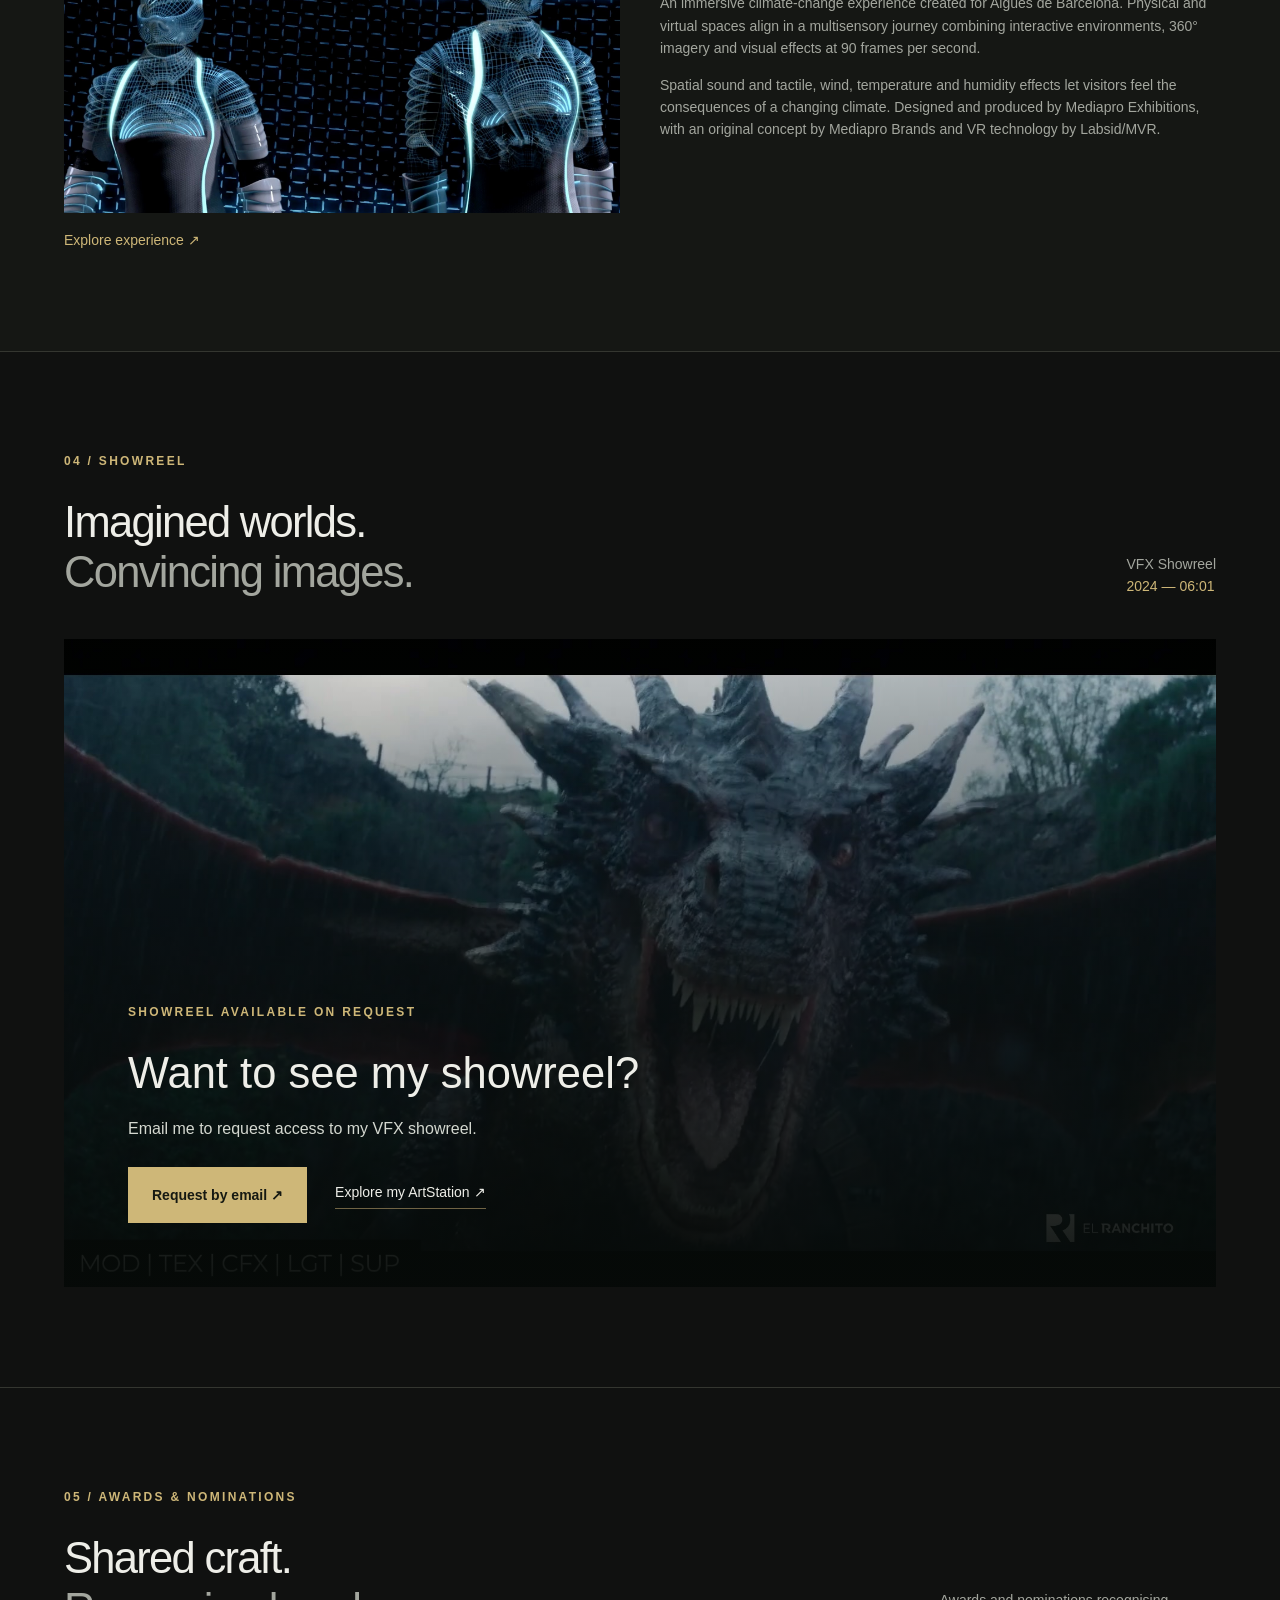
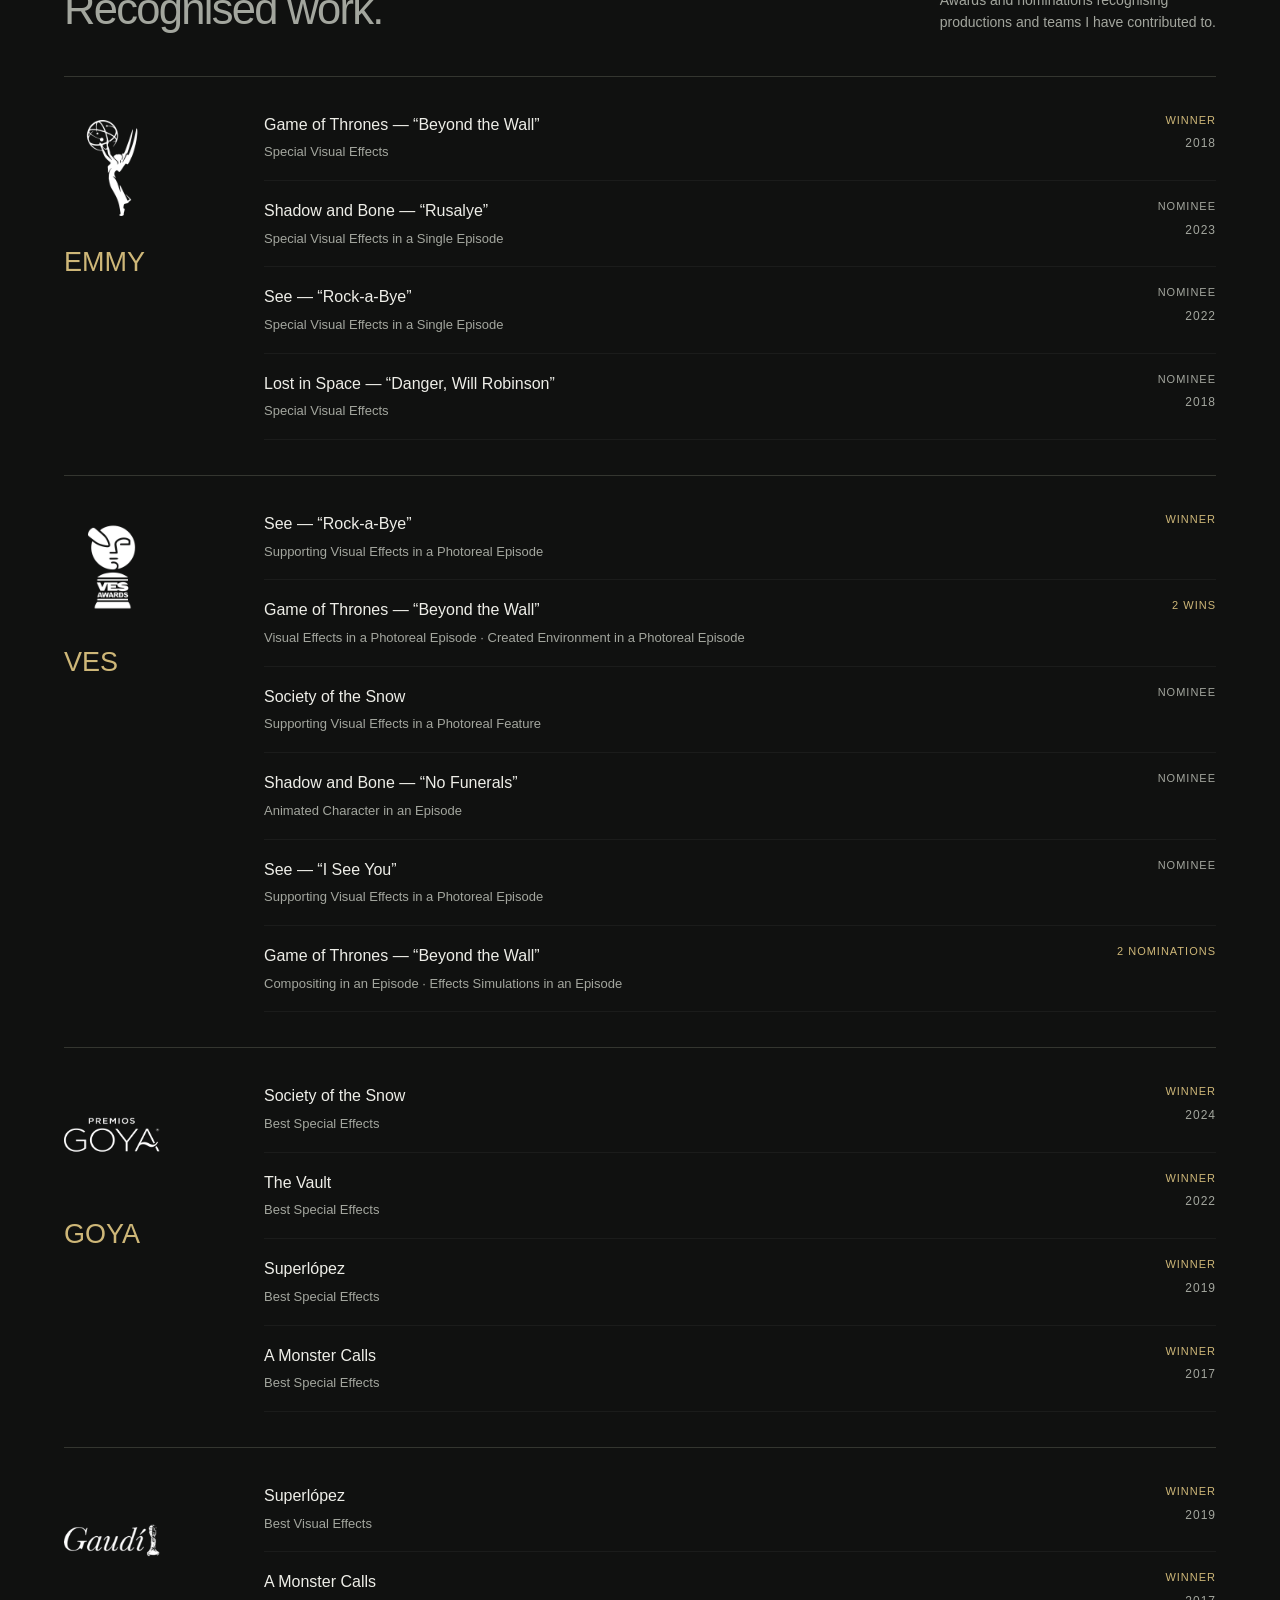
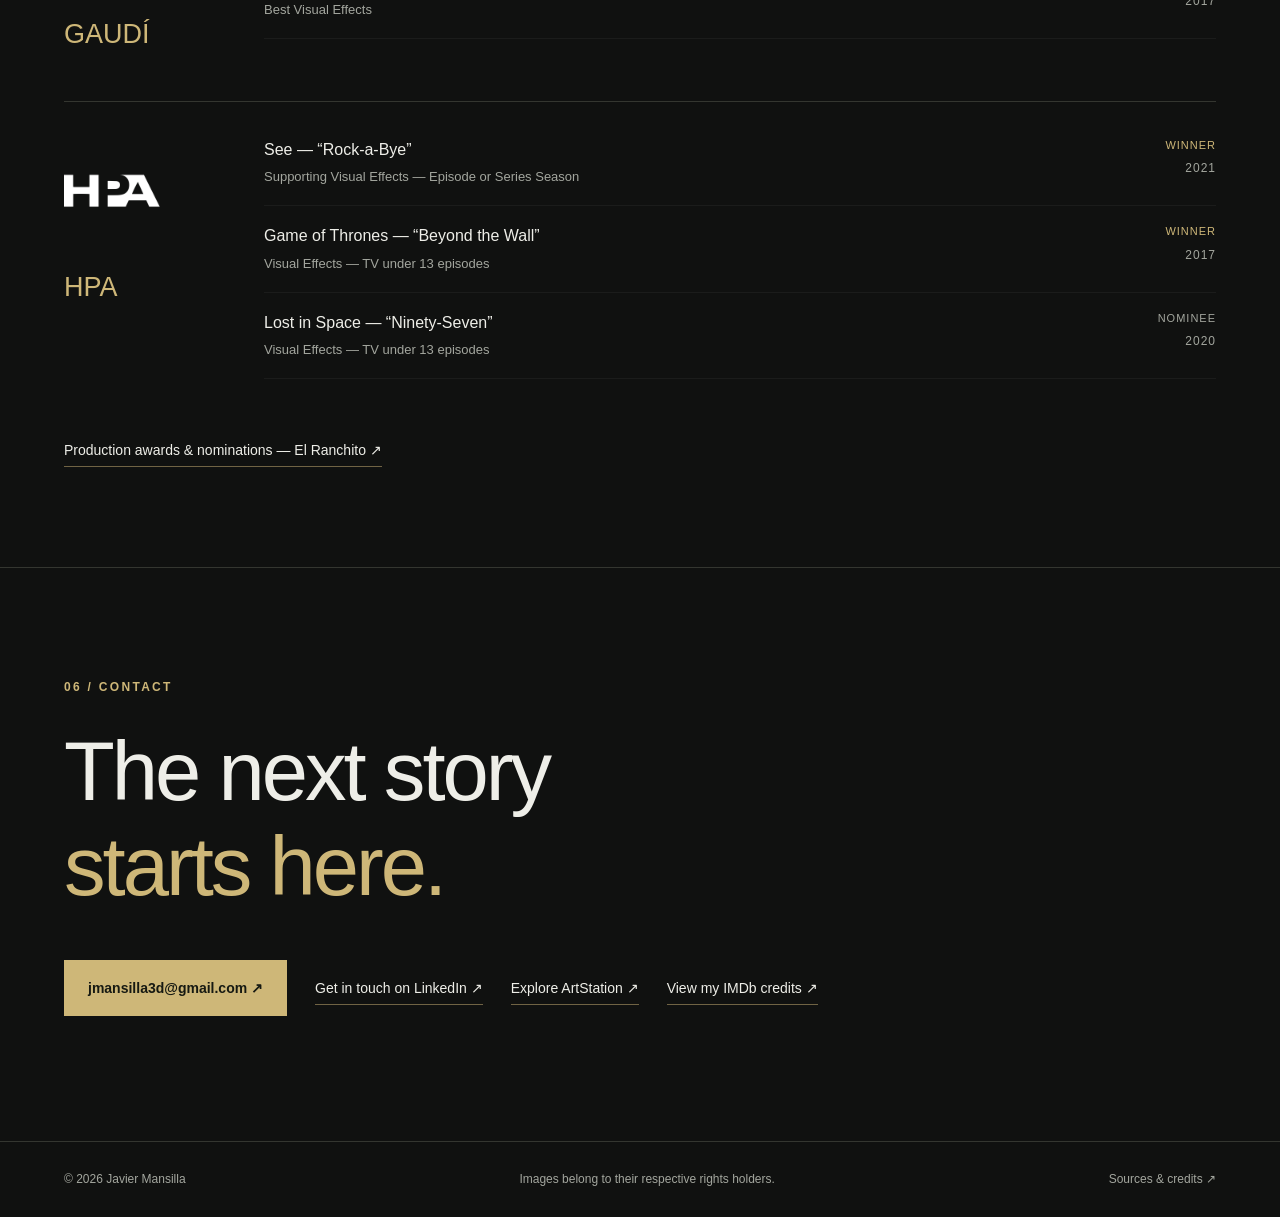
==== commit b40d299f: "Move About first and update Donkey Xote and MareNostrum" ====
--- a/index.html
+++ b/index.html
@@ -1,14 +1,14 @@
 <!doctype html>
-<html lang="en"><head><meta charset="utf-8"><meta name="viewport" content="width=device-width, initial-scale=1"><meta name="description" content="Javier Mansilla — VFX Supervisor. Selected work in feature films, television, animation and cinematics. Request the 2024 showreel."><title>Javier Mansilla — VFX Supervisor</title><link rel="stylesheet" href="styles.css?v=6"></head>
+<html lang="en"><head><meta charset="utf-8"><meta name="viewport" content="width=device-width, initial-scale=1"><meta name="description" content="Javier Mansilla — VFX Supervisor. Selected work in feature films, television, animation and cinematics. Request the 2024 showreel."><title>Javier Mansilla — VFX Supervisor</title><link rel="stylesheet" href="styles.css?v=7"></head>
 <body><a class="skip" href="#reel">Skip to content</a>
-<main><section class="hero" aria-labelledby="name"><nav class="hero-nav" aria-label="Main navigation"><a href="#work">Work</a><a href="#about">About</a><a href="#contact">Contact ↗</a></nav><img class="hero-image" src="hero.jpg?v=2" alt="Dragon shot from Javier Mansilla’s VFX showreel"><video id="hero-video" class="hero-video" muted loop playsinline preload="none" poster="hero.jpg?v=2" aria-hidden="true" tabindex="-1" data-src="hero-loop-v2-1080p.mp4"></video><div class="hero-shade"></div><div class="hero-copy"><p class="eyebrow">FILM · TELEVISION · ANIMATION</p><h1 id="name">JAVIER<br>MANSILLA<span class="gold">.</span></h1><p class="role">VFX Supervisor</p><a class="button" href="#reel">Request showreel 2024 <span>↗</span></a></div><button id="hero-motion" class="hero-motion" aria-label="Pause background video" hidden>Pause motion Ⅱ</button><div class="hero-bottom"><span>VISUAL EFFECTS / FROM VISION TO FINAL FRAME</span><span>BARCELONA / SPAIN</span><a href="#reel" aria-label="Explore portfolio">↓</a></div></section>
-<section id="reel" class="section reel-section"><div class="section-head"><div><p class="eyebrow">01 / SHOWREEL</p><h2>Imagined worlds.<br><span class="muted">Convincing images.</span></h2></div><p>VFX Showreel<br><span class="gold">2024 — 06:01</span></p></div><div class="reel-request"><img src="hero.jpg?v=2" alt="Dragon shot from Javier Mansilla’s showreel" loading="lazy"><div class="reel-request-copy"><p class="eyebrow">SHOWREEL AVAILABLE ON REQUEST</p><h3>Want to see my showreel?</h3><p>Email me to request access to my VFX showreel.</p><div class="reel-request-actions"><a class="button" href="mailto:jmansilla3d@gmail.com?subject=Showreel%20request">Request by email ↗</a><a class="text-link" href="https://www.artstation.com/javier_mansilla" target="_blank" rel="noopener">Explore my ArtStation ↗</a></div></div></div></section>
+<main><section class="hero" aria-labelledby="name"><nav class="hero-nav" aria-label="Main navigation"><a href="#work">Work</a><a href="#about">About</a><a href="#contact">Contact ↗</a></nav><img class="hero-image" src="hero.jpg?v=2" alt="Dragon shot from Javier Mansilla’s VFX showreel"><video id="hero-video" class="hero-video" muted loop playsinline preload="none" poster="hero.jpg?v=2" aria-hidden="true" tabindex="-1" data-src="hero-loop-v2-1080p.mp4"></video><div class="hero-shade"></div><div class="hero-copy"><p class="eyebrow">FILM · TELEVISION · ANIMATION</p><h1 id="name">JAVIER<br>MANSILLA<span class="gold">.</span></h1><p class="role">VFX Supervisor</p><a class="button" href="#reel">Request showreel <span>↗</span></a></div><button id="hero-motion" class="hero-motion" aria-label="Pause background video" hidden>Pause motion Ⅱ</button><div class="hero-bottom"><span>VISUAL EFFECTS / FROM VISION TO FINAL FRAME</span><span>BARCELONA / SPAIN</span><a href="#reel" aria-label="Explore portfolio">↓</a></div></section>
+<section id="about" class="section about"><div><p class="eyebrow">01 / ABOUT</p><h2>Creative vision.<br><span class="muted">Technical depth.</span></h2></div><div><p class="bio">I’m Javier Mansilla, a VFX Supervisor based in Barcelona, working across feature films, television, animation and full-CG cinematics. My professional career began in 2000.</p><p class="muted">My background combines VFX and CG supervision with hands-on experience across the production process. I bring an artistic eye and technical understanding to the work, helping directors turn ambitious ideas into images that serve the story.</p><p class="muted">Selected projects include <strong>Game of Thrones</strong>, <strong>Halo</strong>, <strong>John Wick: Chapter 3 – Parabellum</strong>, <strong>3 Body Problem</strong> and <strong>The Mandalorian — Season 1</strong>, alongside A Monster Calls, Warcraft, See and Locke & Key. My animation work includes Filmax’s Donkey Xote and Nocturna, alongside Stargate Unleashed and the No Pets Allowed film project.</p><div class="skills"><span>VFX Supervision</span><span>Creative Direction</span><span>CG Production</span><span>Pipeline & Workflow</span><span>Lighting & Look Development</span><span>Maya · Nuke · Houdini</span><span>Python - C++ - ComfyUI</span></div><a class="text-link" href="https://www.linkedin.com/in/javier-mansilla-b83a041" target="_blank" rel="noopener">Full profile on LinkedIn ↗</a><a class="text-link" href="https://www.artstation.com/javier_mansilla" target="_blank" rel="noopener">ArtStation ↗</a><a class="text-link" href="https://www.imdb.com/name/nm2338054/#credits" target="_blank" rel="noopener">IMDb credits ↗</a></div></section>
 <section id="work" class="section"><div class="section-head"><div><p class="eyebrow">02 / SELECTED WORK</p><h2>Selected film & television.</h2></div><a class="text-link" href="https://www.artstation.com/javier_mansilla" target="_blank" rel="noopener">ArtStation ↗</a></div><div id="projects" class="project-grid"></div><div class="credits"><h3>Further selected credits</h3><p class="credits-intro">Working professionally since 2000. Early film credits include Gisaku (2005); release dates do not mark the start of production.</p><div class="credits-grid"><a href="https://www.linkedin.com/in/javier-mansilla-b83a041" target="_blank" rel="noopener"><span>Leave the World Behind</span><span>Film · Netflix</span><span>2023 ↗</span></a><a href="https://www.linkedin.com/in/javier-mansilla-b83a041" target="_blank" rel="noopener"><span>Carnival Row — Seasons 1 &amp; 2</span><span>TV series · Prime Video</span><span>2020 / 2023 ↗</span></a><a href="https://www.linkedin.com/in/javier-mansilla-b83a041" target="_blank" rel="noopener"><span>In from the Cold</span><span>TV series · Netflix</span><span>2022 ↗</span></a><a href="https://www.linkedin.com/in/javier-mansilla-b83a041" target="_blank" rel="noopener"><span>The Neighbor — Seasons 1 &amp; 2</span><span>TV series · Netflix</span><span>2022 ↗</span></a><a href="https://www.linkedin.com/in/javier-mansilla-b83a041" target="_blank" rel="noopener"><span>The Vault</span><span>Film · Netflix</span><span>2021 ↗</span></a><a href="https://www.linkedin.com/in/javier-mansilla-b83a041" target="_blank" rel="noopener"><span>Westworld</span><span>TV series · HBO Max</span><span>2020 ↗</span></a><a href="https://www.linkedin.com/in/javier-mansilla-b83a041" target="_blank" rel="noopener"><span>The Mandalorian — Season 1</span><span>TV series · Disney+</span><span>2019 ↗</span></a><a href="https://www.linkedin.com/in/javier-mansilla-b83a041" target="_blank" rel="noopener"><span>Superlópez</span><span>Film · Netflix</span><span>2018 ↗</span></a><a href="https://www.linkedin.com/in/javier-mansilla-b83a041" target="_blank" rel="noopener"><span>Cold Skin</span><span>Film · Prime Video</span><span>2017 ↗</span></a><a href="https://www.linkedin.com/in/javier-mansilla-b83a041" target="_blank" rel="noopener"><span>Still Star-Crossed</span><span>TV series · ABC</span><span>2017 ↗</span></a><a href="https://www.linkedin.com/in/javier-mansilla-b83a041" target="_blank" rel="noopener"><span>Megan Leavey</span><span>Film · Prime Video</span><span>2017 ↗</span></a><a href="https://www.linkedin.com/in/javier-mansilla-b83a041" target="_blank" rel="noopener"><span>Colony</span><span>TV series · USA Network / Netflix</span><span>2017 ↗</span></a><a href="https://www.linkedin.com/in/javier-mansilla-b83a041" target="_blank" rel="noopener"><span>Sleepy Hollow</span><span>TV series · Fox</span><span>2016–2017 ↗</span></a><a href="https://www.linkedin.com/in/javier-mansilla-b83a041" target="_blank" rel="noopener"><span>Julieta</span><span>Film · Netflix</span><span>2016 ↗</span></a><a href="https://www.linkedin.com/in/javier-mansilla-b83a041" target="_blank" rel="noopener"><span>Of Kings and Prophets</span><span>TV series · ABC</span><span>2016 ↗</span></a><a href="https://www.imdb.com/title/tt3028418/" target="_blank" rel="noopener"><span>Sólo química</span><span>Film · VFX Supervisor</span><span>2015 ↗</span></a><a href="https://www.imdb.com/title/tt2735996/" target="_blank" rel="noopener"><span>Nadie quiere la noche</span><span>Film · CGI Supervisor</span><span>2015 ↗</span></a><a href="https://www.imdb.com/title/tt2365576/" target="_blank" rel="noopener"><span>Murieron por encima de sus posibilidades</span><span>Film · Visual Effects</span><span>2014 ↗</span></a><a href="https://www.imdb.com/title/tt3450116/" target="_blank" rel="noopener"><span>Más negro que la noche</span><span>Film · CGI Supervisor</span><span>2014 ↗</span></a><a href="https://www.imdb.com/title/tt1838618/" target="_blank" rel="noopener"><span>XP3D</span><span>Film · Digital Effects</span><span>2011 ↗</span></a><a href="https://www.imdb.com/title/tt0458076/" target="_blank" rel="noopener"><span>Pérez, el ratoncito de tus sueños</span><span>Film · Lead Color &amp; Lighting TD</span><span>2006 ↗</span></a><a href="https://www.imdb.com/title/tt0446701/" target="_blank" rel="noopener"><span>Gisaku</span><span>Animated feature · Digital Artist</span><span>2005 ↗</span></a></div></div><div class="platforms"><p class="eyebrow">ACROSS FILM & TELEVISION</p><div class="platform-logos"><img src="logo-hbo.svg" alt="HBO" title="HBO" loading="lazy"><img src="logo-netflix.svg" alt="Netflix" title="Netflix" loading="lazy"><img src="logo-paramountplus.svg" alt="Paramount+" title="Paramount+" loading="lazy"><img src="logo-appletv.svg" alt="Apple TV+" title="Apple TV+" loading="lazy"><img src="logo-disneyplus.svg" alt="Disney+" title="Disney+" loading="lazy"><img src="logo-skyshowtime.svg" alt="SkyShowtime" title="SkyShowtime" loading="lazy"></div><p>Platforms across selected work.</p></div></section>
-<section id="animation" class="section creatures"><div class="section-head"><div><p class="eyebrow">03 / ANIMATION, CINEMATICS & SPECIAL PROJECTS</p><h2>Beyond live action.</h2></div><p>Animation, scientific visualisation<br>and immersive experiences.</p></div><div id="animation-projects" class="project-grid animation-grid"></div><div class="special-projects"><article class="special-project"><a href="https://www.youtube.com/watch?v=S9YPcPtPsuY" target="_blank" rel="noopener"><img src="bsc.jpg" alt="Supercomputing and eScience — BSC CNS documentary" loading="lazy"><span>Watch film ↗</span></a><div><p class="eyebrow">SCIENTIFIC VISUALISATION · BSC · 2014</p><h3>Supercomputing and eScience</h3><p>A documentary for the Barcelona Supercomputing Center exploring how supercomputing advances science and everyday life. Visualisations drawn directly from simulation data reveal research into cancer, supernovas, personalised medicine, wind energy and fluid dynamics.</p><p class="special-highlight">A first in my practice: bringing Arnold rendering to a supercomputer.</p><p class="small-note">Production recognition</p><ul><li>Ronda International Scientific Film Biennial 2014 — Exact Sciences, Engineering & Technology winner</li><li>Daroca & Prisión Film Festival — Muy Interesante Award</li><li>Academia Film Olomouc 2015 — Best Short Documentary</li><li>Torrelavega International Short Film Festival 2015 — Best Documentary</li><li>Science Film Festival 2014 — Official Selection</li></ul></div></article><article class="special-project"><a href="https://mediaproexhibitions.com/es/project/zoh" target="_blank" rel="noopener"><img src="zoh.jpg" alt="The Zone of Hope — Mediapro Exhibitions immersive experience" loading="lazy"><span>Explore experience ↗</span></a><div><p class="eyebrow">INTERACTIVE VR · MEDIAPRO · 2018</p><h3>The Zone of Hope</h3><p>An immersive climate-change experience created for Aigües de Barcelona. Physical and virtual spaces align in a multisensory journey combining interactive environments, 360° imagery and visual effects at 90 frames per second.</p><p>Spatial sound and tactile, wind, temperature and humidity effects let visitors feel the consequences of a changing climate. Designed and produced by Mediapro Exhibitions, with an original concept by Mediapro Brands and VR technology by Labsid/MVR.</p></div></article></div></section>
-<section id="about" class="section about"><div><p class="eyebrow">04 / ABOUT</p><h2>Creative vision.<br><span class="muted">Technical depth.</span></h2></div><div><p class="bio">I’m Javier Mansilla, a VFX Supervisor based in Barcelona, working across feature films, television, animation and full-CG cinematics. My professional career began in 2000.</p><p class="muted">My background combines VFX and CG supervision with hands-on experience across the production process. I bring an artistic eye and technical understanding to the work, helping directors turn ambitious ideas into images that serve the story.</p><p class="muted">Selected projects include <strong>Game of Thrones</strong>, <strong>Halo</strong>, <strong>John Wick: Chapter 3 – Parabellum</strong>, <strong>3 Body Problem</strong> and <strong>The Mandalorian — Season 1</strong>, alongside A Monster Calls, Warcraft, See and Locke & Key. My animation work includes Filmax’s Donkey Xote and Nocturna, alongside Stargate Unleashed and the No Pets Allowed film project.</p><div class="skills"><span>VFX Supervision</span><span>Creative Direction</span><span>CG Production</span><span>Pipeline & Workflow</span><span>Lighting & Look Development</span><span>Maya · Nuke · Houdini</span><span>Python - C++ - ComfyUI</span></div><a class="text-link" href="https://www.linkedin.com/in/javier-mansilla-b83a041" target="_blank" rel="noopener">Full profile on LinkedIn ↗</a></div></section>
+<section id="animation" class="section creatures"><div class="section-head"><div><p class="eyebrow">03 / ANIMATION, CINEMATICS & SPECIAL PROJECTS</p><h2>Beyond live action.</h2></div><p>Animation, scientific visualisation<br>and immersive experiences.</p></div><div id="animation-projects" class="project-grid animation-grid"></div><div class="special-projects"><article class="special-project"><a href="https://www.youtube.com/watch?v=S9YPcPtPsuY" target="_blank" rel="noopener"><img src="marenostrum.webp" alt="MareNostrum supercomputer and chapel — full 3D reconstruction by Javier Mansilla" loading="lazy"><span>Watch film ↗</span></a><div><p class="eyebrow">SCIENTIFIC VISUALISATION · BSC · 2014</p><h3>Supercomputing and eScience</h3><p>A documentary for the Barcelona Supercomputing Center exploring how supercomputing advances science and everyday life. Visualisations drawn directly from simulation data reveal research into cancer, supernovas, personalised medicine, wind energy and fluid dynamics.</p><p class="special-highlight">I created the complete 3D reconstruction of the MareNostrum supercomputer and the chapel that houses it. We then used MareNostrum to render vast scientific datasets with Arnold across thousands of processors, turning previously unseen simulation data into images.</p><p class="small-note">Production recognition</p><ul><li>Ronda International Scientific Film Biennial 2014 — Exact Sciences, Engineering & Technology winner</li><li>Daroca & Prisión Film Festival — Muy Interesante Award</li><li>Academia Film Olomouc 2015 — Best Short Documentary</li><li>Torrelavega International Short Film Festival 2015 — Best Documentary</li><li>Science Film Festival 2014 — Official Selection</li></ul></div></article><article class="special-project"><a href="https://mediaproexhibitions.com/es/project/zoh" target="_blank" rel="noopener"><img src="zoh.jpg" alt="The Zone of Hope — Mediapro Exhibitions immersive experience" loading="lazy"><span>Explore experience ↗</span></a><div><p class="eyebrow">INTERACTIVE VR · MEDIAPRO · 2018</p><h3>The Zone of Hope</h3><p>An immersive climate-change experience created for Aigües de Barcelona. Physical and virtual spaces align in a multisensory journey combining interactive environments, 360° imagery and visual effects at 90 frames per second.</p><p>Spatial sound and tactile, wind, temperature and humidity effects let visitors feel the consequences of a changing climate. Designed and produced by Mediapro Exhibitions, with an original concept by Mediapro Brands and VR technology by Labsid/MVR.</p></div></article></div></section>
+<section id="reel" class="section reel-section"><div class="section-head"><div><p class="eyebrow">04 / SHOWREEL</p><h2>Imagined worlds.<br><span class="muted">Convincing images.</span></h2></div><p>VFX Showreel<br><span class="gold">2024 — 06:01</span></p></div><div class="reel-request"><img src="hero.jpg?v=2" alt="Dragon shot from Javier Mansilla’s showreel" loading="lazy"><div class="reel-request-copy"><p class="eyebrow">SHOWREEL AVAILABLE ON REQUEST</p><h3>Want to see my showreel?</h3><p>Email me to request access to my VFX showreel.</p><div class="reel-request-actions"><a class="button" href="mailto:jmansilla3d@gmail.com?subject=Showreel%20request">Request by email ↗</a><a class="text-link" href="https://www.artstation.com/javier_mansilla" target="_blank" rel="noopener">Explore my ArtStation ↗</a></div></div></div></section>
 <section class="section awards"><p class="eyebrow">05 / AWARDS & NOMINATIONS</p><div class="section-head"><h2>Shared craft.<br><span class="muted">Recognised work.</span></h2><p>Awards and nominations recognising<br>productions and teams I have contributed to.</p></div><article class="award-group"><div class="award-brand"><img src="award-1.png" alt="EMMY award" loading="lazy"><h3>EMMY</h3></div><ul><li><div><strong>Game of Thrones — “Beyond the Wall”</strong><p>Special Visual Effects</p></div><span class="award-status winner">Winner<small>2018</small></span></li><li><div><strong>Shadow and Bone — “Rusalye”</strong><p>Special Visual Effects in a Single Episode</p></div><span class="award-status nominee">Nominee<small>2023</small></span></li><li><div><strong>See — “Rock-a-Bye”</strong><p>Special Visual Effects in a Single Episode</p></div><span class="award-status nominee">Nominee<small>2022</small></span></li><li><div><strong>Lost in Space — “Danger, Will Robinson”</strong><p>Special Visual Effects</p></div><span class="award-status nominee">Nominee<small>2018</small></span></li></ul></article><article class="award-group"><div class="award-brand"><img src="award-5.png" alt="VES award" loading="lazy"><h3>VES</h3></div><ul><li><div><strong>See — “Rock-a-Bye”</strong><p>Supporting Visual Effects in a Photoreal Episode</p></div><span class="award-status winner">Winner</span></li><li><div><strong>Game of Thrones — “Beyond the Wall”</strong><p>Visual Effects in a Photoreal Episode · Created Environment in a Photoreal Episode</p></div><span class="award-status 2 wins">2 wins</span></li><li><div><strong>Society of the Snow</strong><p>Supporting Visual Effects in a Photoreal Feature</p></div><span class="award-status nominee">Nominee</span></li><li><div><strong>Shadow and Bone — “No Funerals”</strong><p>Animated Character in an Episode</p></div><span class="award-status nominee">Nominee</span></li><li><div><strong>See — “I See You”</strong><p>Supporting Visual Effects in a Photoreal Episode</p></div><span class="award-status nominee">Nominee</span></li><li><div><strong>Game of Thrones — “Beyond the Wall”</strong><p>Compositing in an Episode · Effects Simulations in an Episode</p></div><span class="award-status 2 nominations">2 nominations</span></li></ul></article><article class="award-group"><div class="award-brand"><img src="award-2.png" alt="GOYA award" loading="lazy"><h3>GOYA</h3></div><ul><li><div><strong>Society of the Snow</strong><p>Best Special Effects</p></div><span class="award-status winner">Winner<small>2024</small></span></li><li><div><strong>The Vault</strong><p>Best Special Effects</p></div><span class="award-status winner">Winner<small>2022</small></span></li><li><div><strong>Superlópez</strong><p>Best Special Effects</p></div><span class="award-status winner">Winner<small>2019</small></span></li><li><div><strong>A Monster Calls</strong><p>Best Special Effects</p></div><span class="award-status winner">Winner<small>2017</small></span></li></ul></article><article class="award-group"><div class="award-brand"><img src="award-4.png" alt="GAUDÍ award" loading="lazy"><h3>GAUDÍ</h3></div><ul><li><div><strong>Superlópez</strong><p>Best Visual Effects</p></div><span class="award-status winner">Winner<small>2019</small></span></li><li><div><strong>A Monster Calls</strong><p>Best Visual Effects</p></div><span class="award-status winner">Winner<small>2017</small></span></li></ul></article><article class="award-group"><div class="award-brand"><img src="award-3.png" alt="HPA award" loading="lazy"><h3>HPA</h3></div><ul><li><div><strong>See — “Rock-a-Bye”</strong><p>Supporting Visual Effects — Episode or Series Season</p></div><span class="award-status winner">Winner<small>2021</small></span></li><li><div><strong>Game of Thrones — “Beyond the Wall”</strong><p>Visual Effects — TV under 13 episodes</p></div><span class="award-status winner">Winner<small>2017</small></span></li><li><div><strong>Lost in Space — “Ninety-Seven”</strong><p>Visual Effects — TV under 13 episodes</p></div><span class="award-status nominee">Nominee<small>2020</small></span></li></ul></article><a class="text-link" href="https://elranchito.es/about/awards-nominations/" target="_blank" rel="noopener">Production awards & nominations — El Ranchito ↗</a></section>
 <section id="contact" class="section contact"><p class="eyebrow">06 / CONTACT</p><h2>The next story<br><span class="gold">starts here.</span></h2><a class="button" href="mailto:jmansilla3d@gmail.com">jmansilla3d@gmail.com ↗</a><a class="text-link" href="https://www.linkedin.com/in/javier-mansilla-b83a041" target="_blank" rel="noopener">Get in touch on LinkedIn ↗</a><a class="text-link" href="https://www.artstation.com/javier_mansilla" target="_blank" rel="noopener">Explore ArtStation ↗</a><a class="text-link" href="https://www.imdb.com/name/nm2338054/#credits" target="_blank" rel="noopener">View my IMDb credits ↗</a></section></main><footer><span>© <span id="year">2026</span> Javier Mansilla</span><span>Images belong to their respective rights holders.</span><a href="sources.html">Sources & credits ↗</a></footer>
-<dialog id="project-dialog"><button id="close-dialog" aria-label="Close project">×</button><img id="detail-image" alt=""><div class="dialog-content"><p class="eyebrow">SELECTED WORK</p><h2 id="detail-title"></h2><p id="detail-role"></p><div id="detail-gallery"></div><p id="detail-note" class="muted"></p><a id="detail-source" class="text-link" target="_blank" rel="noopener">View project source ↗</a></div></dialog><script src="projects.js?v=6"></script><script src="script.js?v=6"></script></body></html>
+<dialog id="project-dialog"><button id="close-dialog" aria-label="Close project">×</button><img id="detail-image" alt=""><div class="dialog-content"><p class="eyebrow">SELECTED WORK</p><h2 id="detail-title"></h2><p id="detail-role"></p><div id="detail-gallery"></div><p id="detail-note" class="muted"></p><a id="detail-source" class="text-link" target="_blank" rel="noopener">View project source ↗</a></div></dialog><script src="projects.js?v=7"></script><script src="script.js?v=7"></script></body></html>
 
 
 
--- a/styles.css
+++ b/styles.css
@@ -20,3 +20,5 @@
 .hero{height:min(940px,100svh);min-height:640px}.hero-nav{position:absolute;top:0;left:0;right:0;z-index:3;height:64px;padding:0 5%;display:flex;justify-content:flex-end;align-items:center;gap:38px;background:linear-gradient(#080b09ed,#080b0955,transparent)}.hero-copy{padding-top:110px}.reel-request{position:relative;isolation:isolate;min-height:410px;aspect-ratio:16/9;display:flex;align-items:flex-end;overflow:hidden;background:#080b09}.reel-request>img{position:absolute;inset:0;width:100%;height:100%;object-fit:cover;z-index:-2}.reel-request:after{content:"";position:absolute;inset:0;background:linear-gradient(0deg,#060a08f5,rgba(6,10,8,.65) 45%,rgba(6,10,8,.08));z-index:-1}.reel-request-copy{padding:clamp(25px,5vw,70px);max-width:760px}.reel-request-copy h3{font-size:clamp(28px,3.4vw,48px);line-height:1.15;font-weight:500;margin:0 0 18px}.reel-request-copy p:not(.eyebrow){color:#d4d8d0}.reel-request-actions{display:flex;align-items:center;gap:28px;flex-wrap:wrap;margin-top:25px}.credits a{grid-template-columns:minmax(0,1.1fr) minmax(0,1fr) 115px}.credits a>span:last-child{text-align:right}@media(max-width:800px){.hero{height:90svh;min-height:590px}.hero-nav{height:58px;gap:24px}.hero-copy{padding-top:95px}.reel-request{min-height:420px;aspect-ratio:auto}.reel-request>img{object-position:65% center}}@media(max-width:600px){.credits a{grid-template-columns:minmax(0,1fr) auto;gap:8px 15px}.credits a>span:nth-child(2){grid-column:1 / -1;grid-row:2}.credits a>span:last-child{grid-column:2;grid-row:1}.reel-request-actions{gap:20px}}
 
 .credits-intro{font-size:13px;color:var(--muted);max-width:760px;margin:0 0 22px}.credits-grid{display:grid;grid-template-columns:repeat(2,minmax(0,1fr));column-gap:42px}.credits .credits-grid a{display:grid;grid-template-columns:minmax(0,1fr) auto;gap:4px 12px;padding:12px 0;font-size:14px;align-content:start}.credits .credits-grid a>span:first-child{grid-column:1;grid-row:1}.credits .credits-grid a>span:nth-child(2){grid-column:1 / -1;grid-row:2;font-size:12px}.credits .credits-grid a>span:last-child{grid-column:2;grid-row:1;font-size:12px;white-space:nowrap}.credits .credits-grid a:hover>span:first-child{color:var(--gold)}@media(max-width:600px){.credits-grid{grid-template-columns:1fr;gap:0}}
+
+.about .text-link{margin:10px 24px 0 0}.project:has(img[src="donkey-xote-poster.png"]) .project-visual img{object-fit:contain;background:#151714}
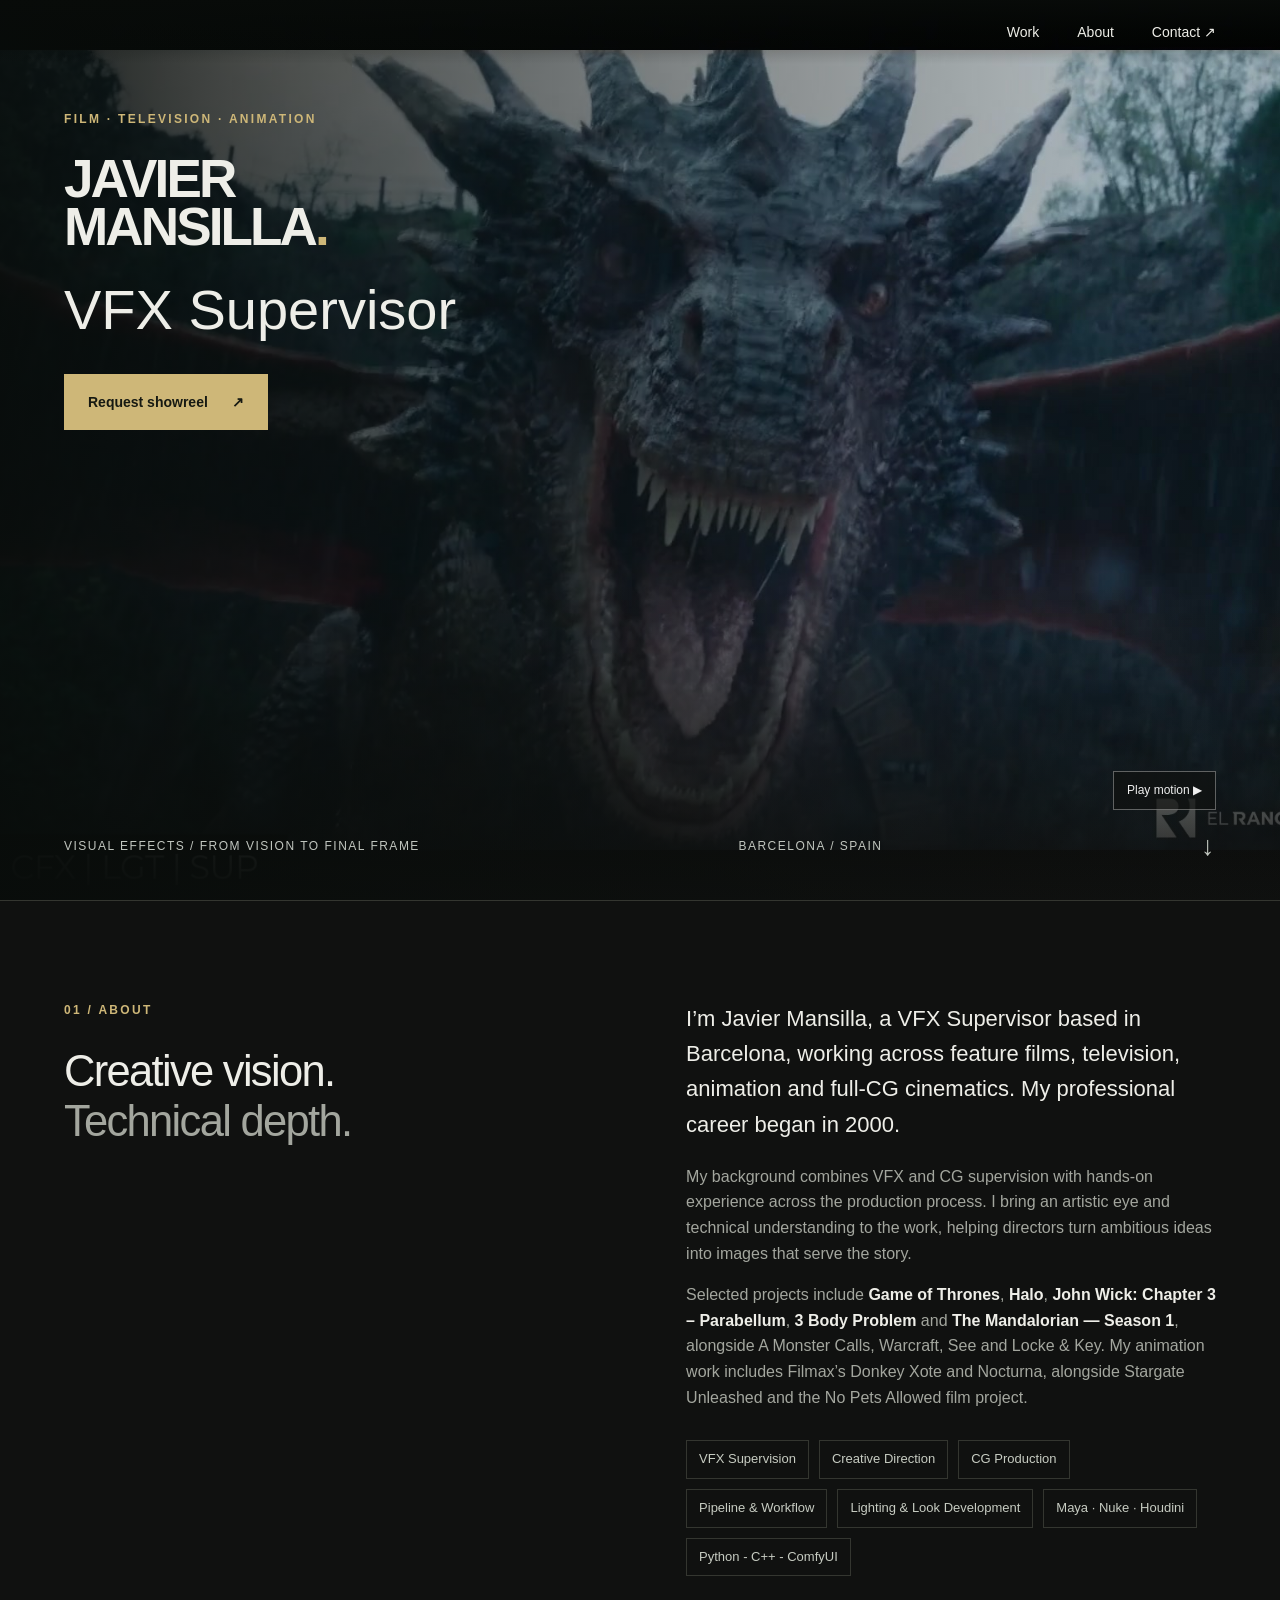
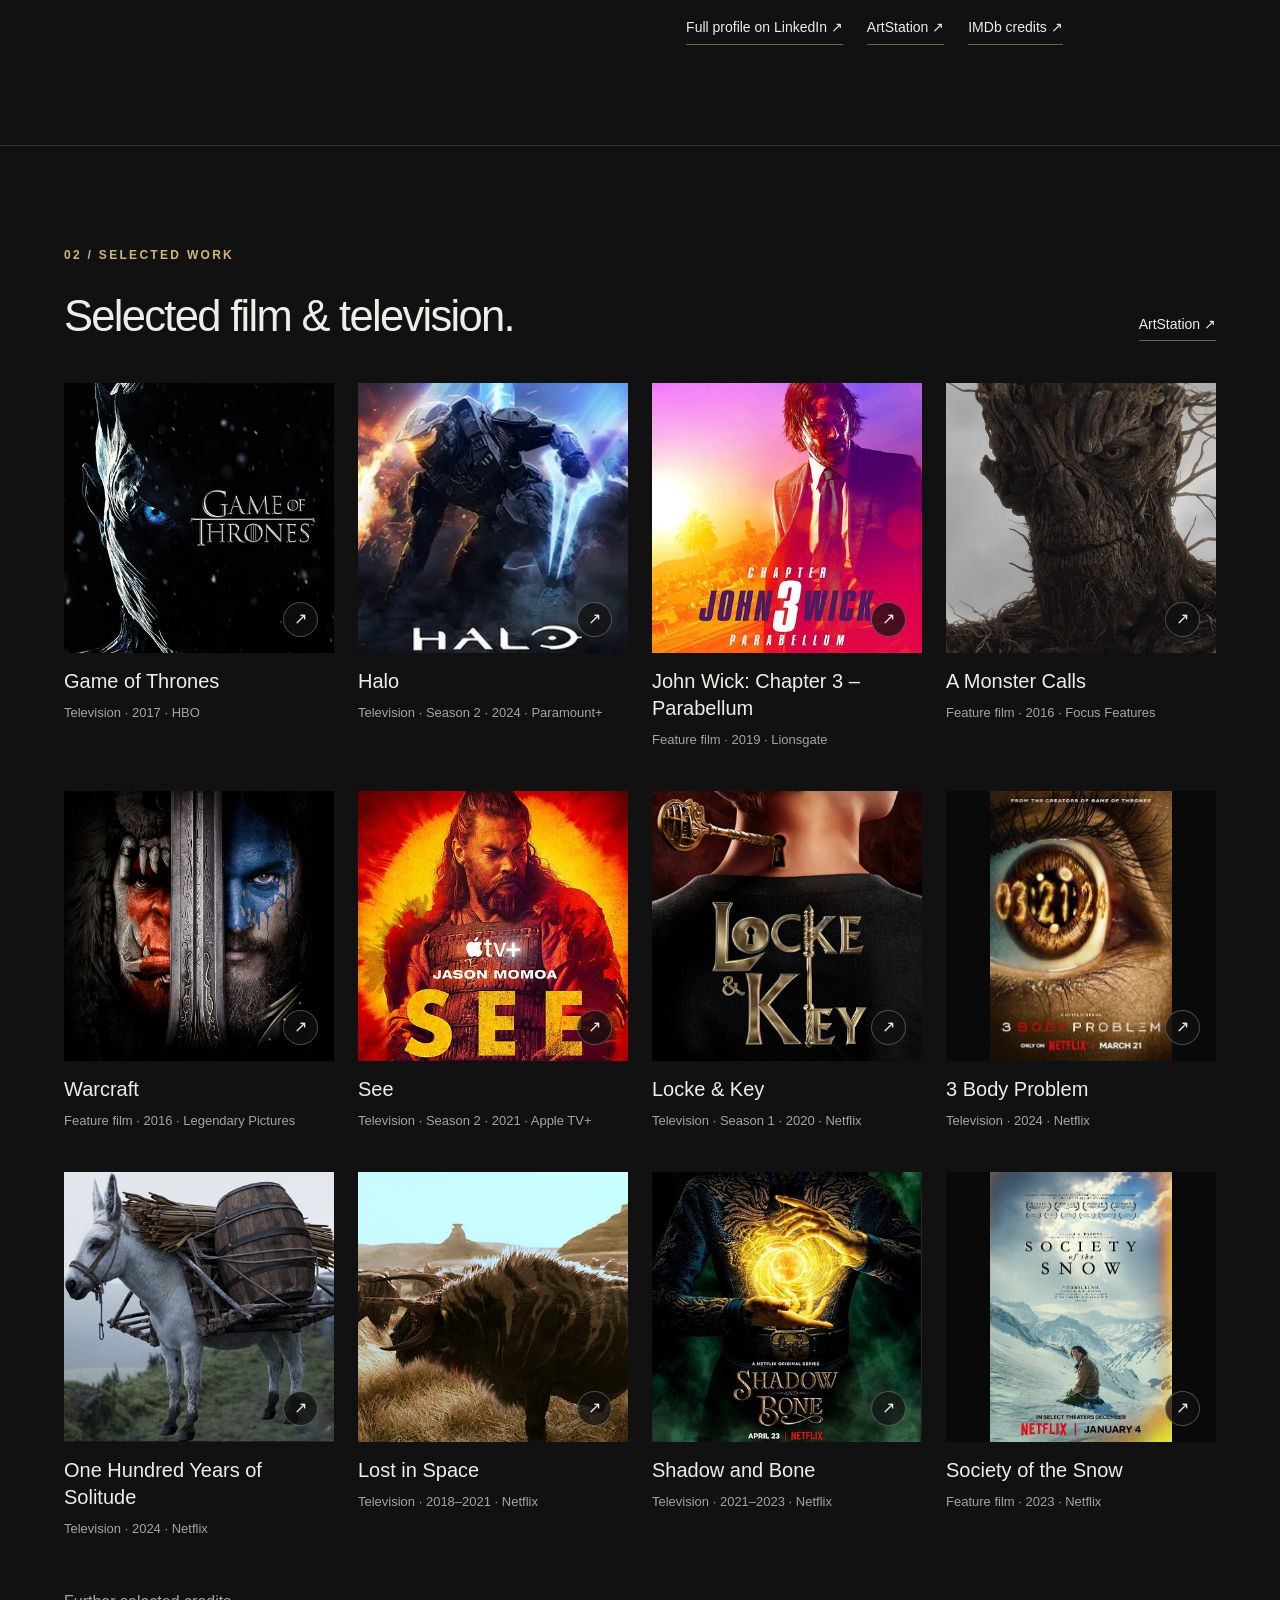
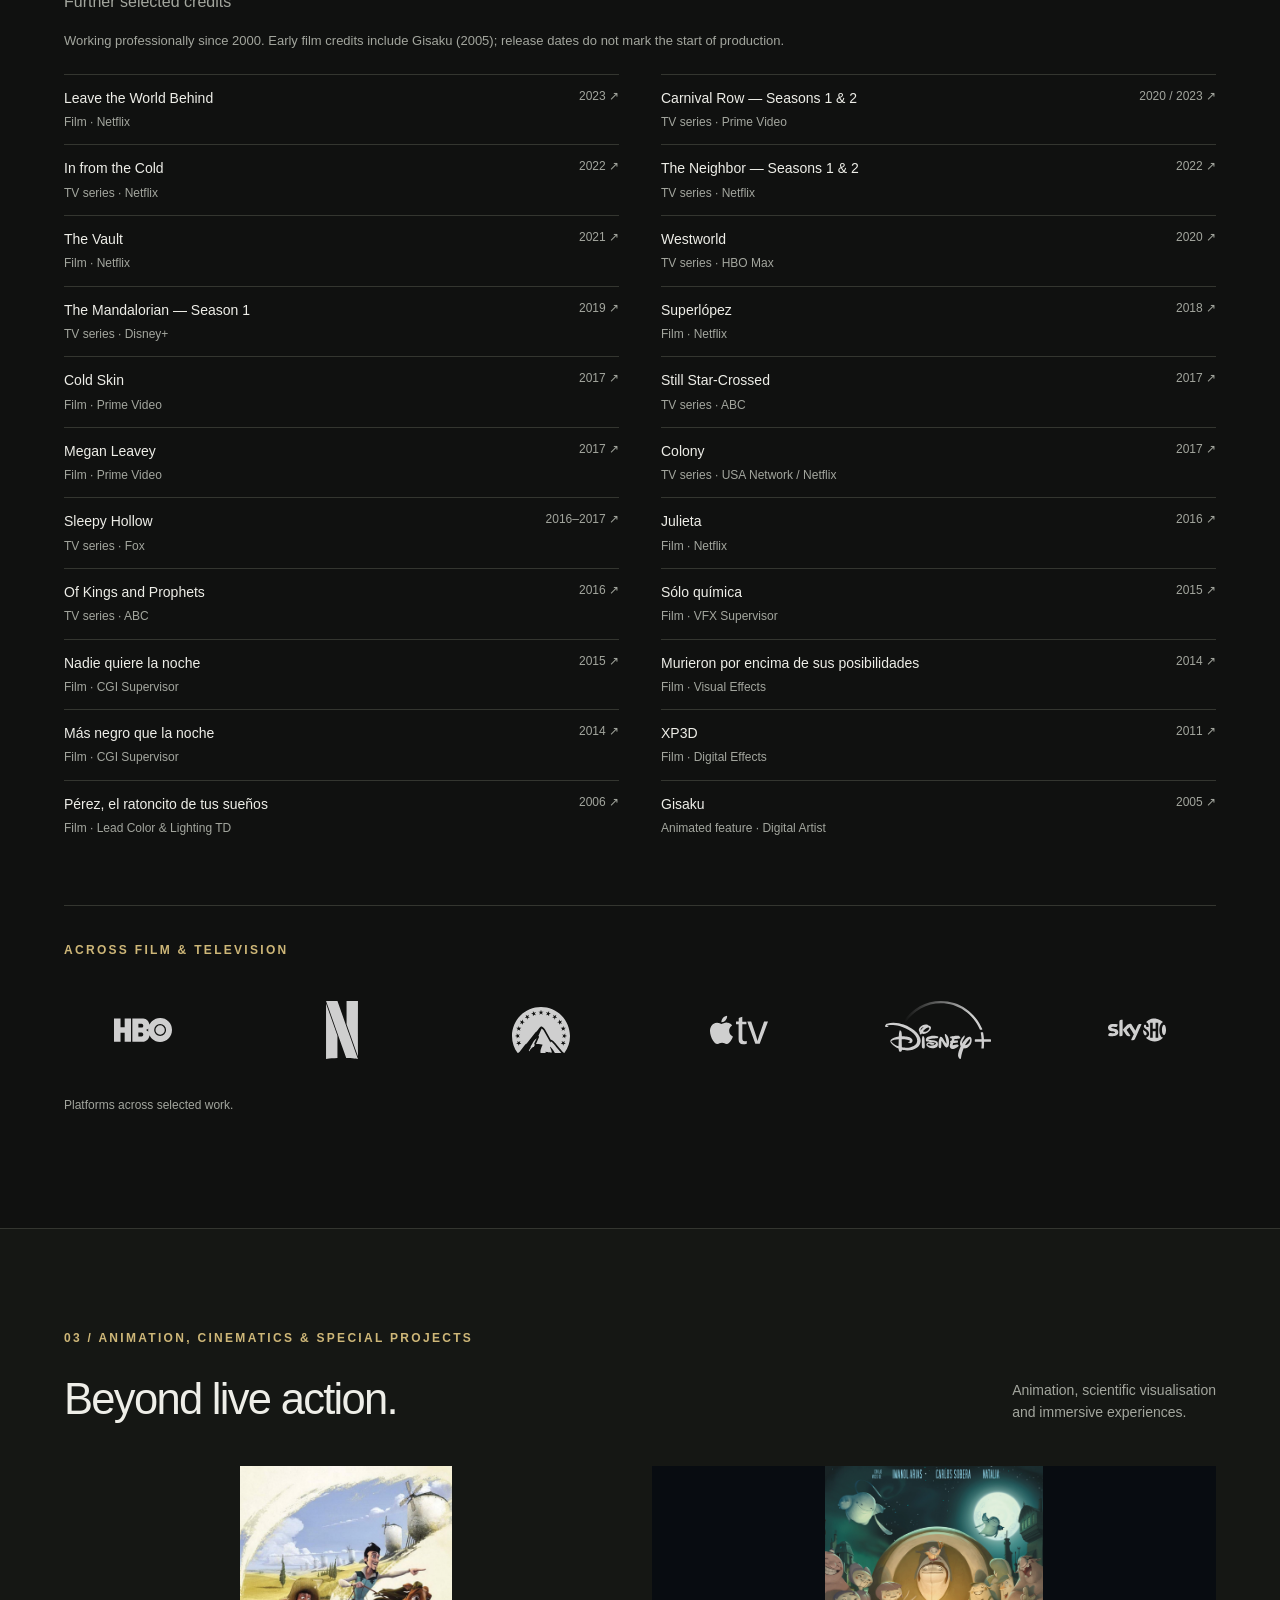
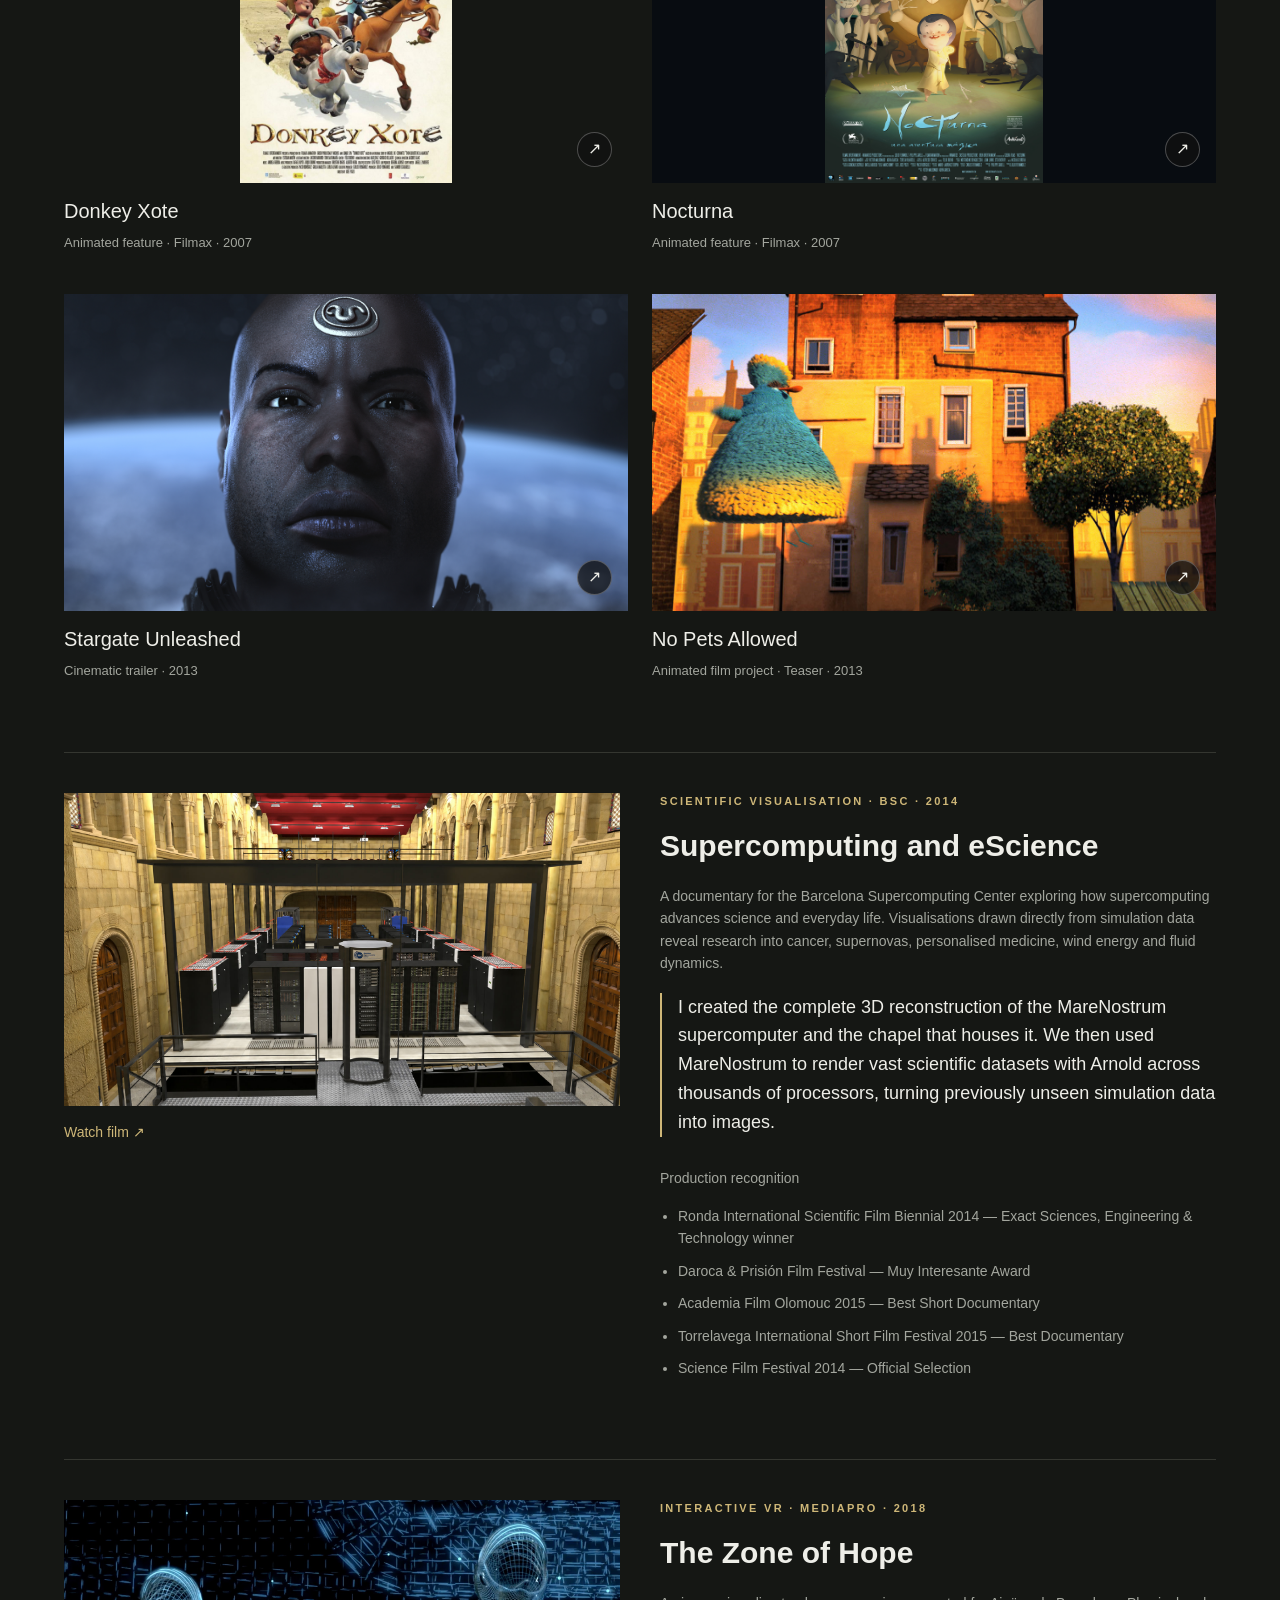
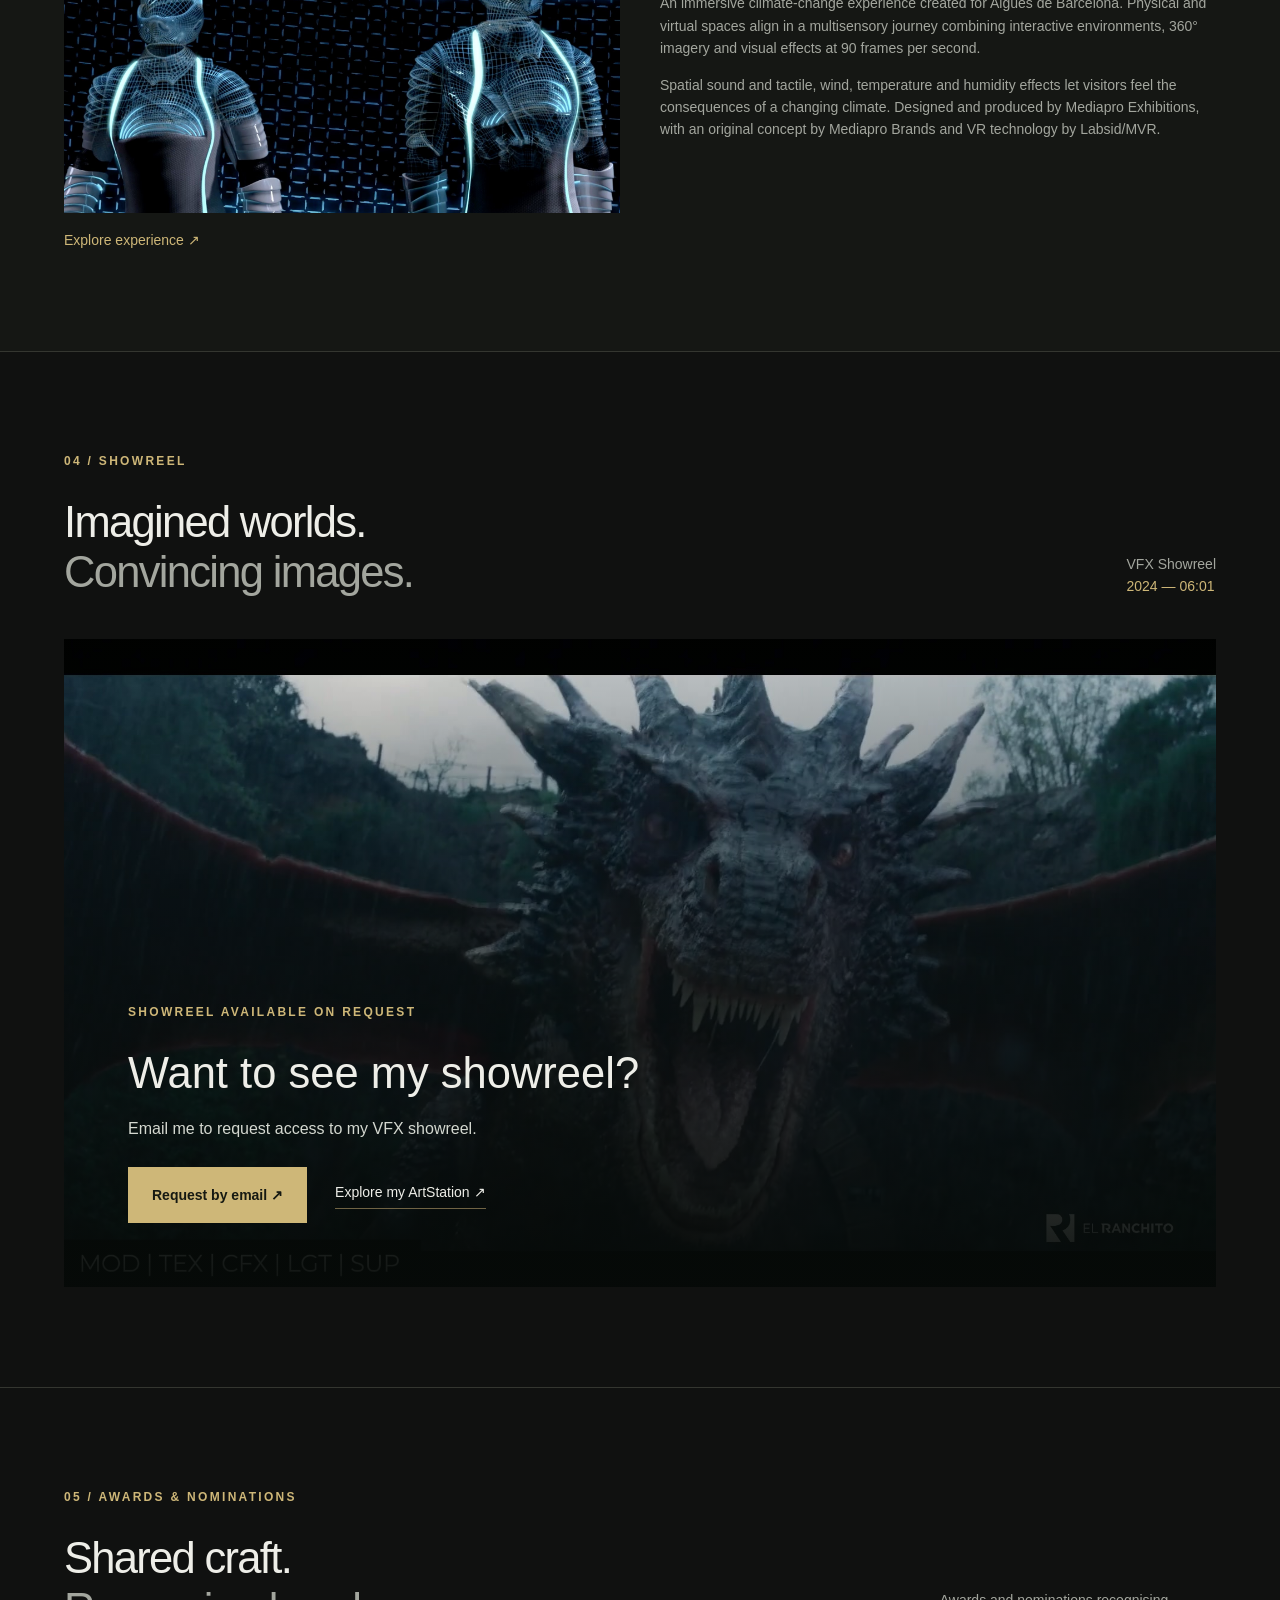
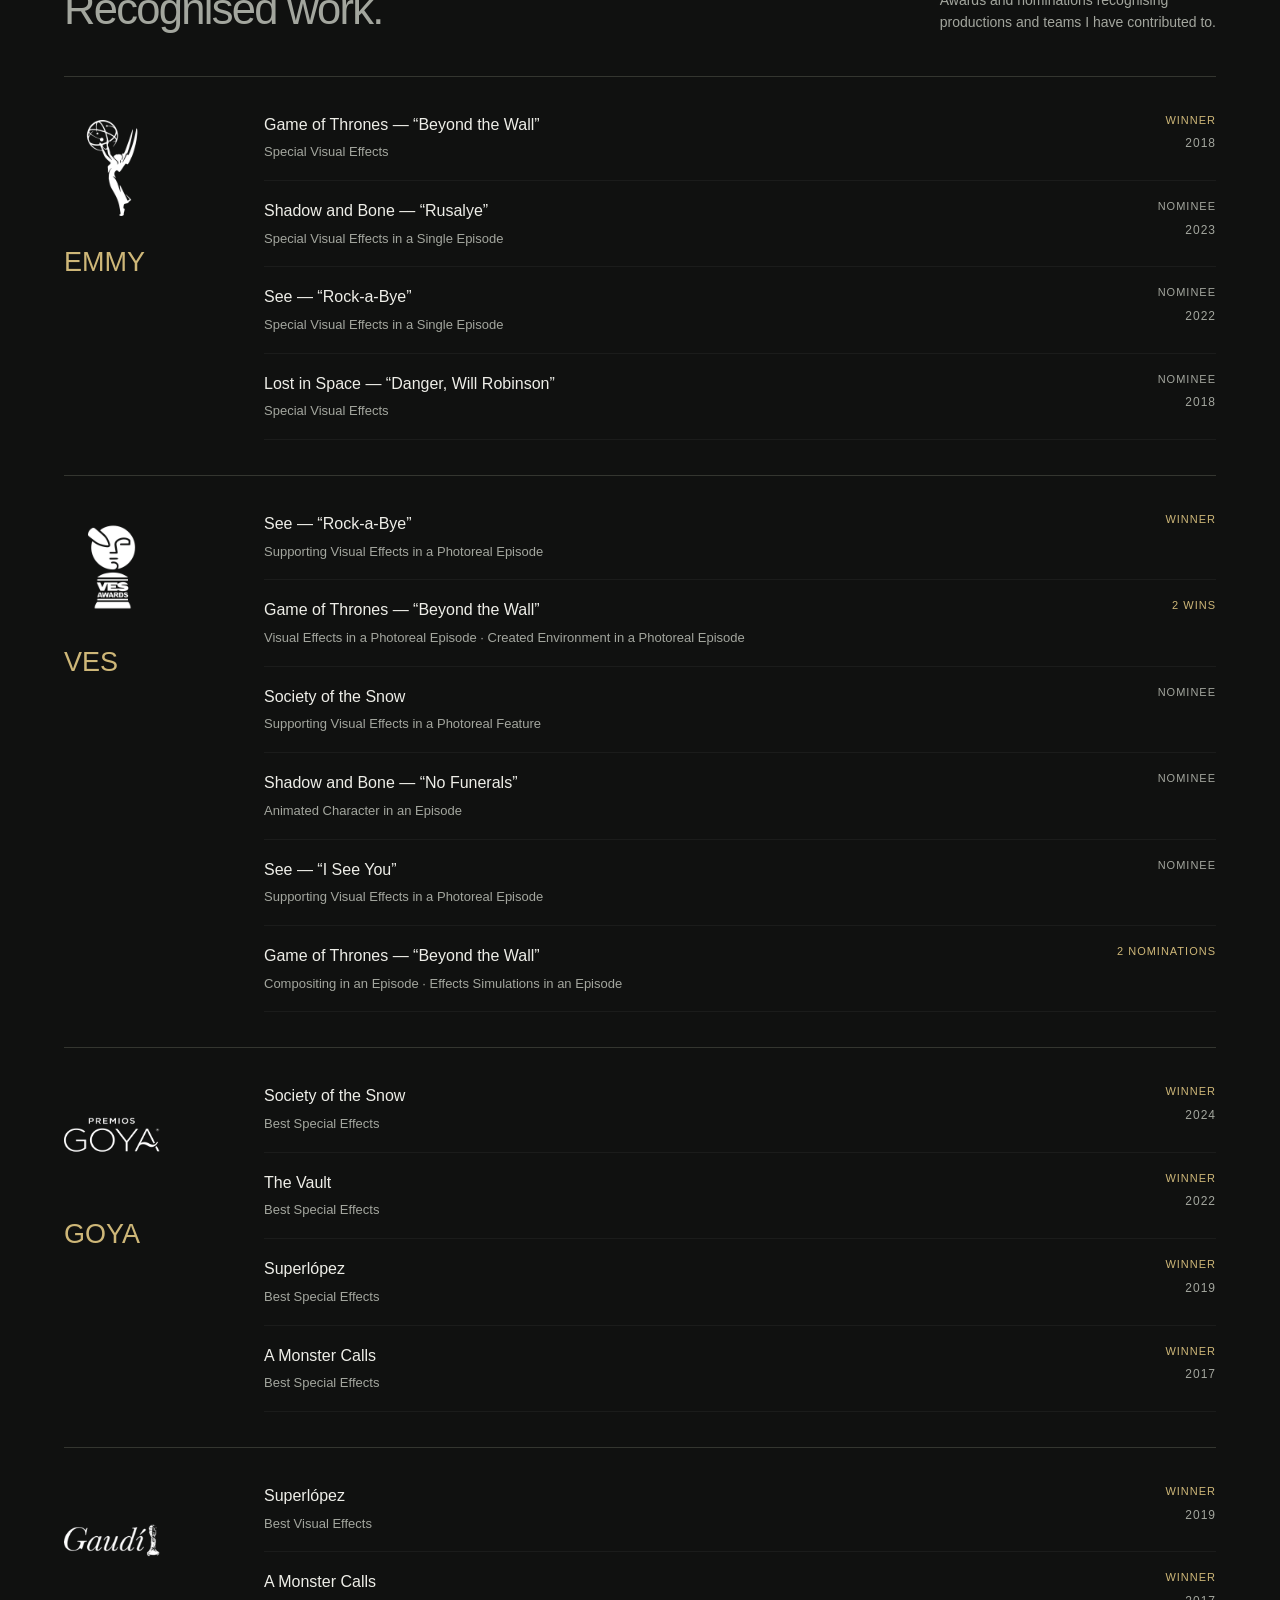
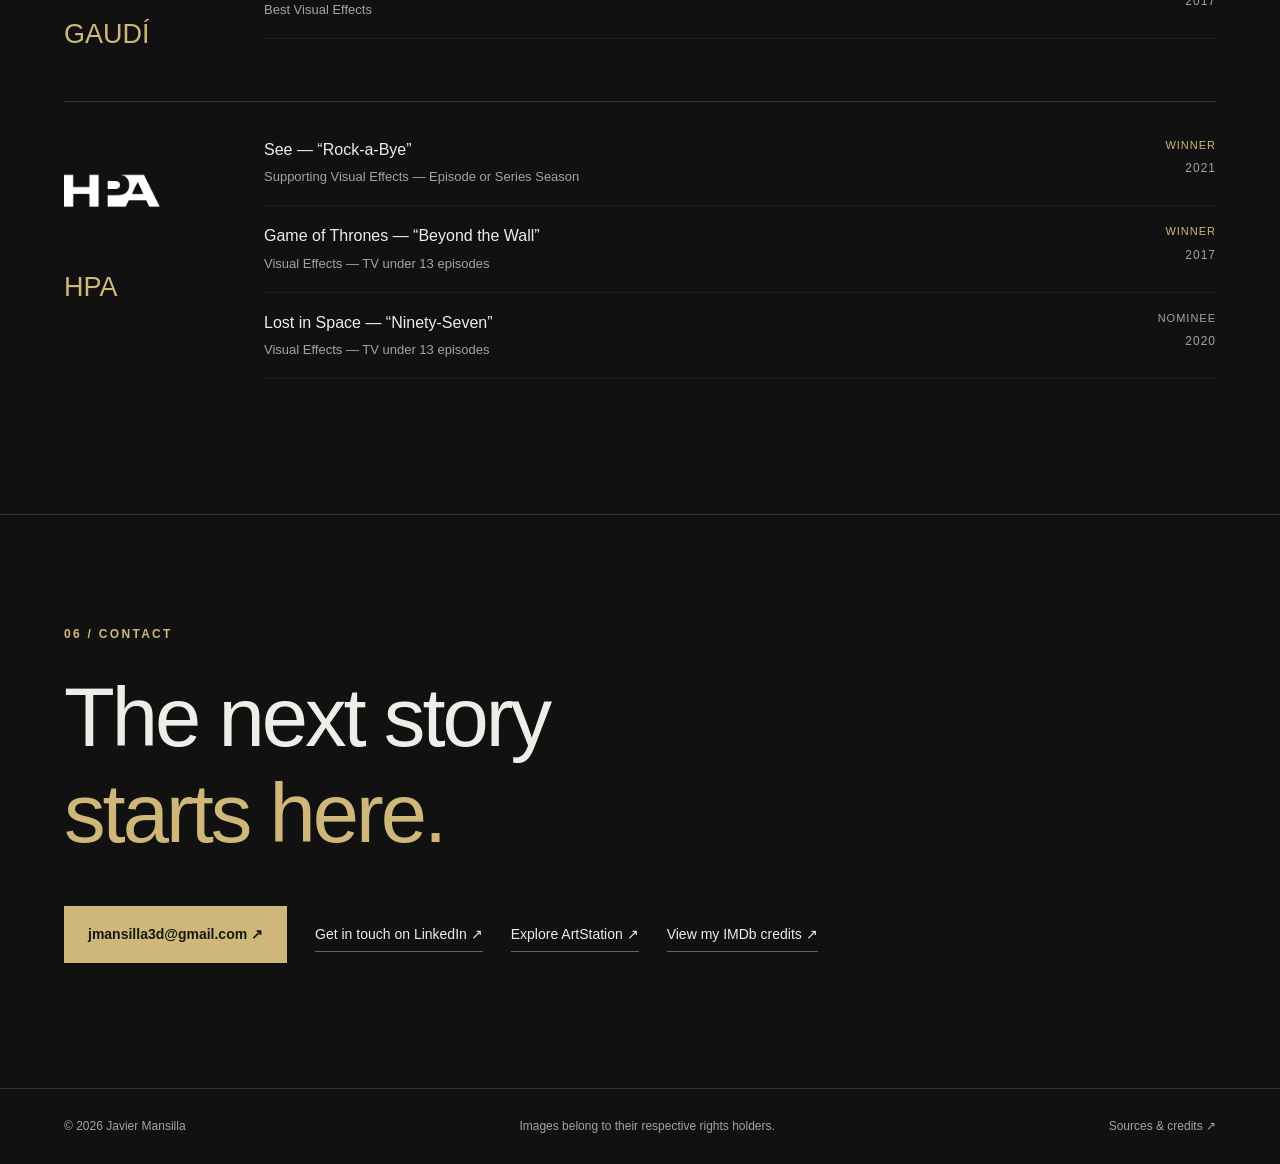
==== commit 7ab0295d: "Add Zone of Hope gallery and update MareNostrum cover" ====
--- a/index.html
+++ b/index.html
@@ -1,14 +1,14 @@
 <!doctype html>
-<html lang="en"><head><meta charset="utf-8"><meta name="viewport" content="width=device-width, initial-scale=1"><meta name="description" content="Javier Mansilla — VFX Supervisor. Selected work in feature films, television, animation and cinematics. Request the 2024 showreel."><title>Javier Mansilla — VFX Supervisor</title><link rel="stylesheet" href="styles.css?v=7"></head>
+<html lang="en"><head><meta charset="utf-8"><meta name="viewport" content="width=device-width, initial-scale=1"><meta name="description" content="Javier Mansilla — VFX Supervisor. Selected work in feature films, television, animation and cinematics. Request the 2024 showreel."><title>Javier Mansilla — VFX Supervisor</title><link rel="stylesheet" href="styles.css?v=8"></head>
 <body><a class="skip" href="#reel">Skip to content</a>
 <main><section class="hero" aria-labelledby="name"><nav class="hero-nav" aria-label="Main navigation"><a href="#work">Work</a><a href="#about">About</a><a href="#contact">Contact ↗</a></nav><img class="hero-image" src="hero.jpg?v=2" alt="Dragon shot from Javier Mansilla’s VFX showreel"><video id="hero-video" class="hero-video" muted loop playsinline preload="none" poster="hero.jpg?v=2" aria-hidden="true" tabindex="-1" data-src="hero-loop-v2-1080p.mp4"></video><div class="hero-shade"></div><div class="hero-copy"><p class="eyebrow">FILM · TELEVISION · ANIMATION</p><h1 id="name">JAVIER<br>MANSILLA<span class="gold">.</span></h1><p class="role">VFX Supervisor</p><a class="button" href="#reel">Request showreel <span>↗</span></a></div><button id="hero-motion" class="hero-motion" aria-label="Pause background video" hidden>Pause motion Ⅱ</button><div class="hero-bottom"><span>VISUAL EFFECTS / FROM VISION TO FINAL FRAME</span><span>BARCELONA / SPAIN</span><a href="#reel" aria-label="Explore portfolio">↓</a></div></section>
 <section id="about" class="section about"><div><p class="eyebrow">01 / ABOUT</p><h2>Creative vision.<br><span class="muted">Technical depth.</span></h2></div><div><p class="bio">I’m Javier Mansilla, a VFX Supervisor based in Barcelona, working across feature films, television, animation and full-CG cinematics. My professional career began in 2000.</p><p class="muted">My background combines VFX and CG supervision with hands-on experience across the production process. I bring an artistic eye and technical understanding to the work, helping directors turn ambitious ideas into images that serve the story.</p><p class="muted">Selected projects include <strong>Game of Thrones</strong>, <strong>Halo</strong>, <strong>John Wick: Chapter 3 – Parabellum</strong>, <strong>3 Body Problem</strong> and <strong>The Mandalorian — Season 1</strong>, alongside A Monster Calls, Warcraft, See and Locke & Key. My animation work includes Filmax’s Donkey Xote and Nocturna, alongside Stargate Unleashed and the No Pets Allowed film project.</p><div class="skills"><span>VFX Supervision</span><span>Creative Direction</span><span>CG Production</span><span>Pipeline & Workflow</span><span>Lighting & Look Development</span><span>Maya · Nuke · Houdini</span><span>Python - C++ - ComfyUI</span></div><a class="text-link" href="https://www.linkedin.com/in/javier-mansilla-b83a041" target="_blank" rel="noopener">Full profile on LinkedIn ↗</a><a class="text-link" href="https://www.artstation.com/javier_mansilla" target="_blank" rel="noopener">ArtStation ↗</a><a class="text-link" href="https://www.imdb.com/name/nm2338054/#credits" target="_blank" rel="noopener">IMDb credits ↗</a></div></section>
 <section id="work" class="section"><div class="section-head"><div><p class="eyebrow">02 / SELECTED WORK</p><h2>Selected film & television.</h2></div><a class="text-link" href="https://www.artstation.com/javier_mansilla" target="_blank" rel="noopener">ArtStation ↗</a></div><div id="projects" class="project-grid"></div><div class="credits"><h3>Further selected credits</h3><p class="credits-intro">Working professionally since 2000. Early film credits include Gisaku (2005); release dates do not mark the start of production.</p><div class="credits-grid"><a href="https://www.linkedin.com/in/javier-mansilla-b83a041" target="_blank" rel="noopener"><span>Leave the World Behind</span><span>Film · Netflix</span><span>2023 ↗</span></a><a href="https://www.linkedin.com/in/javier-mansilla-b83a041" target="_blank" rel="noopener"><span>Carnival Row — Seasons 1 &amp; 2</span><span>TV series · Prime Video</span><span>2020 / 2023 ↗</span></a><a href="https://www.linkedin.com/in/javier-mansilla-b83a041" target="_blank" rel="noopener"><span>In from the Cold</span><span>TV series · Netflix</span><span>2022 ↗</span></a><a href="https://www.linkedin.com/in/javier-mansilla-b83a041" target="_blank" rel="noopener"><span>The Neighbor — Seasons 1 &amp; 2</span><span>TV series · Netflix</span><span>2022 ↗</span></a><a href="https://www.linkedin.com/in/javier-mansilla-b83a041" target="_blank" rel="noopener"><span>The Vault</span><span>Film · Netflix</span><span>2021 ↗</span></a><a href="https://www.linkedin.com/in/javier-mansilla-b83a041" target="_blank" rel="noopener"><span>Westworld</span><span>TV series · HBO Max</span><span>2020 ↗</span></a><a href="https://www.linkedin.com/in/javier-mansilla-b83a041" target="_blank" rel="noopener"><span>The Mandalorian — Season 1</span><span>TV series · Disney+</span><span>2019 ↗</span></a><a href="https://www.linkedin.com/in/javier-mansilla-b83a041" target="_blank" rel="noopener"><span>Superlópez</span><span>Film · Netflix</span><span>2018 ↗</span></a><a href="https://www.linkedin.com/in/javier-mansilla-b83a041" target="_blank" rel="noopener"><span>Cold Skin</span><span>Film · Prime Video</span><span>2017 ↗</span></a><a href="https://www.linkedin.com/in/javier-mansilla-b83a041" target="_blank" rel="noopener"><span>Still Star-Crossed</span><span>TV series · ABC</span><span>2017 ↗</span></a><a href="https://www.linkedin.com/in/javier-mansilla-b83a041" target="_blank" rel="noopener"><span>Megan Leavey</span><span>Film · Prime Video</span><span>2017 ↗</span></a><a href="https://www.linkedin.com/in/javier-mansilla-b83a041" target="_blank" rel="noopener"><span>Colony</span><span>TV series · USA Network / Netflix</span><span>2017 ↗</span></a><a href="https://www.linkedin.com/in/javier-mansilla-b83a041" target="_blank" rel="noopener"><span>Sleepy Hollow</span><span>TV series · Fox</span><span>2016–2017 ↗</span></a><a href="https://www.linkedin.com/in/javier-mansilla-b83a041" target="_blank" rel="noopener"><span>Julieta</span><span>Film · Netflix</span><span>2016 ↗</span></a><a href="https://www.linkedin.com/in/javier-mansilla-b83a041" target="_blank" rel="noopener"><span>Of Kings and Prophets</span><span>TV series · ABC</span><span>2016 ↗</span></a><a href="https://www.imdb.com/title/tt3028418/" target="_blank" rel="noopener"><span>Sólo química</span><span>Film · VFX Supervisor</span><span>2015 ↗</span></a><a href="https://www.imdb.com/title/tt2735996/" target="_blank" rel="noopener"><span>Nadie quiere la noche</span><span>Film · CGI Supervisor</span><span>2015 ↗</span></a><a href="https://www.imdb.com/title/tt2365576/" target="_blank" rel="noopener"><span>Murieron por encima de sus posibilidades</span><span>Film · Visual Effects</span><span>2014 ↗</span></a><a href="https://www.imdb.com/title/tt3450116/" target="_blank" rel="noopener"><span>Más negro que la noche</span><span>Film · CGI Supervisor</span><span>2014 ↗</span></a><a href="https://www.imdb.com/title/tt1838618/" target="_blank" rel="noopener"><span>XP3D</span><span>Film · Digital Effects</span><span>2011 ↗</span></a><a href="https://www.imdb.com/title/tt0458076/" target="_blank" rel="noopener"><span>Pérez, el ratoncito de tus sueños</span><span>Film · Lead Color &amp; Lighting TD</span><span>2006 ↗</span></a><a href="https://www.imdb.com/title/tt0446701/" target="_blank" rel="noopener"><span>Gisaku</span><span>Animated feature · Digital Artist</span><span>2005 ↗</span></a></div></div><div class="platforms"><p class="eyebrow">ACROSS FILM & TELEVISION</p><div class="platform-logos"><img src="logo-hbo.svg" alt="HBO" title="HBO" loading="lazy"><img src="logo-netflix.svg" alt="Netflix" title="Netflix" loading="lazy"><img src="logo-paramountplus.svg" alt="Paramount+" title="Paramount+" loading="lazy"><img src="logo-appletv.svg" alt="Apple TV+" title="Apple TV+" loading="lazy"><img src="logo-disneyplus.svg" alt="Disney+" title="Disney+" loading="lazy"><img src="logo-skyshowtime.svg" alt="SkyShowtime" title="SkyShowtime" loading="lazy"></div><p>Platforms across selected work.</p></div></section>
-<section id="animation" class="section creatures"><div class="section-head"><div><p class="eyebrow">03 / ANIMATION, CINEMATICS & SPECIAL PROJECTS</p><h2>Beyond live action.</h2></div><p>Animation, scientific visualisation<br>and immersive experiences.</p></div><div id="animation-projects" class="project-grid animation-grid"></div><div class="special-projects"><article class="special-project"><a href="https://www.youtube.com/watch?v=S9YPcPtPsuY" target="_blank" rel="noopener"><img src="marenostrum.webp" alt="MareNostrum supercomputer and chapel — full 3D reconstruction by Javier Mansilla" loading="lazy"><span>Watch film ↗</span></a><div><p class="eyebrow">SCIENTIFIC VISUALISATION · BSC · 2014</p><h3>Supercomputing and eScience</h3><p>A documentary for the Barcelona Supercomputing Center exploring how supercomputing advances science and everyday life. Visualisations drawn directly from simulation data reveal research into cancer, supernovas, personalised medicine, wind energy and fluid dynamics.</p><p class="special-highlight">I created the complete 3D reconstruction of the MareNostrum supercomputer and the chapel that houses it. We then used MareNostrum to render vast scientific datasets with Arnold across thousands of processors, turning previously unseen simulation data into images.</p><p class="small-note">Production recognition</p><ul><li>Ronda International Scientific Film Biennial 2014 — Exact Sciences, Engineering & Technology winner</li><li>Daroca & Prisión Film Festival — Muy Interesante Award</li><li>Academia Film Olomouc 2015 — Best Short Documentary</li><li>Torrelavega International Short Film Festival 2015 — Best Documentary</li><li>Science Film Festival 2014 — Official Selection</li></ul></div></article><article class="special-project"><a href="https://mediaproexhibitions.com/es/project/zoh" target="_blank" rel="noopener"><img src="zoh.jpg" alt="The Zone of Hope — Mediapro Exhibitions immersive experience" loading="lazy"><span>Explore experience ↗</span></a><div><p class="eyebrow">INTERACTIVE VR · MEDIAPRO · 2018</p><h3>The Zone of Hope</h3><p>An immersive climate-change experience created for Aigües de Barcelona. Physical and virtual spaces align in a multisensory journey combining interactive environments, 360° imagery and visual effects at 90 frames per second.</p><p>Spatial sound and tactile, wind, temperature and humidity effects let visitors feel the consequences of a changing climate. Designed and produced by Mediapro Exhibitions, with an original concept by Mediapro Brands and VR technology by Labsid/MVR.</p></div></article></div></section>
+<section id="animation" class="section creatures"><div class="section-head"><div><p class="eyebrow">03 / ANIMATION, CINEMATICS & SPECIAL PROJECTS</p><h2>Beyond live action.</h2></div><p>Animation, scientific visualisation<br>and immersive experiences.</p></div><div id="animation-projects" class="project-grid animation-grid"></div><div class="special-projects"><article class="special-project"><a href="https://www.youtube.com/watch?v=S9YPcPtPsuY" target="_blank" rel="noopener"><img src="marenostrum-clean.jpg" alt="MareNostrum supercomputer and chapel — full 3D reconstruction by Javier Mansilla" loading="lazy"><span>Watch film ↗</span></a><div><p class="eyebrow">SCIENTIFIC VISUALISATION · BSC · 2014</p><h3>Supercomputing and eScience</h3><p>A documentary for the Barcelona Supercomputing Center exploring how supercomputing advances science and everyday life. Visualisations drawn directly from simulation data reveal research into cancer, supernovas, personalised medicine, wind energy and fluid dynamics.</p><p class="special-highlight">I created the complete 3D reconstruction of the MareNostrum supercomputer and the chapel that houses it. We then used MareNostrum to render vast scientific datasets with Arnold across thousands of processors, turning previously unseen simulation data into images.</p><p class="small-note">Production recognition</p><ul><li>Ronda International Scientific Film Biennial 2014 — Exact Sciences, Engineering & Technology winner</li><li>Daroca & Prisión Film Festival — Muy Interesante Award</li><li>Academia Film Olomouc 2015 — Best Short Documentary</li><li>Torrelavega International Short Film Festival 2015 — Best Documentary</li><li>Science Film Festival 2014 — Official Selection</li></ul></div></article><article class="special-project"><button type="button" id="zoh-project" class="special-project-trigger" aria-label="Explore The Zone of Hope"><img src="zoh.jpg" alt="The Zone of Hope — Mediapro Exhibitions immersive experience" loading="lazy"><span>Explore experience ↗</span></button><div><p class="eyebrow">INTERACTIVE VR · MEDIAPRO · 2018</p><h3>The Zone of Hope</h3><p>An immersive climate-change experience created for Aigües de Barcelona. Physical and virtual spaces align in a multisensory journey combining interactive environments, 360° imagery and visual effects at 90 frames per second.</p><p>Spatial sound and tactile, wind, temperature and humidity effects let visitors feel the consequences of a changing climate. Designed and produced by Mediapro Exhibitions, with an original concept by Mediapro Brands and VR technology by Labsid/MVR.</p></div></article></div></section>
 <section id="reel" class="section reel-section"><div class="section-head"><div><p class="eyebrow">04 / SHOWREEL</p><h2>Imagined worlds.<br><span class="muted">Convincing images.</span></h2></div><p>VFX Showreel<br><span class="gold">2024 — 06:01</span></p></div><div class="reel-request"><img src="hero.jpg?v=2" alt="Dragon shot from Javier Mansilla’s showreel" loading="lazy"><div class="reel-request-copy"><p class="eyebrow">SHOWREEL AVAILABLE ON REQUEST</p><h3>Want to see my showreel?</h3><p>Email me to request access to my VFX showreel.</p><div class="reel-request-actions"><a class="button" href="mailto:jmansilla3d@gmail.com?subject=Showreel%20request">Request by email ↗</a><a class="text-link" href="https://www.artstation.com/javier_mansilla" target="_blank" rel="noopener">Explore my ArtStation ↗</a></div></div></div></section>
-<section class="section awards"><p class="eyebrow">05 / AWARDS & NOMINATIONS</p><div class="section-head"><h2>Shared craft.<br><span class="muted">Recognised work.</span></h2><p>Awards and nominations recognising<br>productions and teams I have contributed to.</p></div><article class="award-group"><div class="award-brand"><img src="award-1.png" alt="EMMY award" loading="lazy"><h3>EMMY</h3></div><ul><li><div><strong>Game of Thrones — “Beyond the Wall”</strong><p>Special Visual Effects</p></div><span class="award-status winner">Winner<small>2018</small></span></li><li><div><strong>Shadow and Bone — “Rusalye”</strong><p>Special Visual Effects in a Single Episode</p></div><span class="award-status nominee">Nominee<small>2023</small></span></li><li><div><strong>See — “Rock-a-Bye”</strong><p>Special Visual Effects in a Single Episode</p></div><span class="award-status nominee">Nominee<small>2022</small></span></li><li><div><strong>Lost in Space — “Danger, Will Robinson”</strong><p>Special Visual Effects</p></div><span class="award-status nominee">Nominee<small>2018</small></span></li></ul></article><article class="award-group"><div class="award-brand"><img src="award-5.png" alt="VES award" loading="lazy"><h3>VES</h3></div><ul><li><div><strong>See — “Rock-a-Bye”</strong><p>Supporting Visual Effects in a Photoreal Episode</p></div><span class="award-status winner">Winner</span></li><li><div><strong>Game of Thrones — “Beyond the Wall”</strong><p>Visual Effects in a Photoreal Episode · Created Environment in a Photoreal Episode</p></div><span class="award-status 2 wins">2 wins</span></li><li><div><strong>Society of the Snow</strong><p>Supporting Visual Effects in a Photoreal Feature</p></div><span class="award-status nominee">Nominee</span></li><li><div><strong>Shadow and Bone — “No Funerals”</strong><p>Animated Character in an Episode</p></div><span class="award-status nominee">Nominee</span></li><li><div><strong>See — “I See You”</strong><p>Supporting Visual Effects in a Photoreal Episode</p></div><span class="award-status nominee">Nominee</span></li><li><div><strong>Game of Thrones — “Beyond the Wall”</strong><p>Compositing in an Episode · Effects Simulations in an Episode</p></div><span class="award-status 2 nominations">2 nominations</span></li></ul></article><article class="award-group"><div class="award-brand"><img src="award-2.png" alt="GOYA award" loading="lazy"><h3>GOYA</h3></div><ul><li><div><strong>Society of the Snow</strong><p>Best Special Effects</p></div><span class="award-status winner">Winner<small>2024</small></span></li><li><div><strong>The Vault</strong><p>Best Special Effects</p></div><span class="award-status winner">Winner<small>2022</small></span></li><li><div><strong>Superlópez</strong><p>Best Special Effects</p></div><span class="award-status winner">Winner<small>2019</small></span></li><li><div><strong>A Monster Calls</strong><p>Best Special Effects</p></div><span class="award-status winner">Winner<small>2017</small></span></li></ul></article><article class="award-group"><div class="award-brand"><img src="award-4.png" alt="GAUDÍ award" loading="lazy"><h3>GAUDÍ</h3></div><ul><li><div><strong>Superlópez</strong><p>Best Visual Effects</p></div><span class="award-status winner">Winner<small>2019</small></span></li><li><div><strong>A Monster Calls</strong><p>Best Visual Effects</p></div><span class="award-status winner">Winner<small>2017</small></span></li></ul></article><article class="award-group"><div class="award-brand"><img src="award-3.png" alt="HPA award" loading="lazy"><h3>HPA</h3></div><ul><li><div><strong>See — “Rock-a-Bye”</strong><p>Supporting Visual Effects — Episode or Series Season</p></div><span class="award-status winner">Winner<small>2021</small></span></li><li><div><strong>Game of Thrones — “Beyond the Wall”</strong><p>Visual Effects — TV under 13 episodes</p></div><span class="award-status winner">Winner<small>2017</small></span></li><li><div><strong>Lost in Space — “Ninety-Seven”</strong><p>Visual Effects — TV under 13 episodes</p></div><span class="award-status nominee">Nominee<small>2020</small></span></li></ul></article><a class="text-link" href="https://elranchito.es/about/awards-nominations/" target="_blank" rel="noopener">Production awards & nominations — El Ranchito ↗</a></section>
+<section class="section awards"><p class="eyebrow">05 / AWARDS & NOMINATIONS</p><div class="section-head"><h2>Shared craft.<br><span class="muted">Recognised work.</span></h2><p>Awards and nominations recognising<br>productions and teams I have contributed to.</p></div><article class="award-group"><div class="award-brand"><img src="award-1.png" alt="EMMY award" loading="lazy"><h3>EMMY</h3></div><ul><li><div><strong>Game of Thrones — “Beyond the Wall”</strong><p>Special Visual Effects</p></div><span class="award-status winner">Winner<small>2018</small></span></li><li><div><strong>Shadow and Bone — “Rusalye”</strong><p>Special Visual Effects in a Single Episode</p></div><span class="award-status nominee">Nominee<small>2023</small></span></li><li><div><strong>See — “Rock-a-Bye”</strong><p>Special Visual Effects in a Single Episode</p></div><span class="award-status nominee">Nominee<small>2022</small></span></li><li><div><strong>Lost in Space — “Danger, Will Robinson”</strong><p>Special Visual Effects</p></div><span class="award-status nominee">Nominee<small>2018</small></span></li></ul></article><article class="award-group"><div class="award-brand"><img src="award-5.png" alt="VES award" loading="lazy"><h3>VES</h3></div><ul><li><div><strong>See — “Rock-a-Bye”</strong><p>Supporting Visual Effects in a Photoreal Episode</p></div><span class="award-status winner">Winner</span></li><li><div><strong>Game of Thrones — “Beyond the Wall”</strong><p>Visual Effects in a Photoreal Episode · Created Environment in a Photoreal Episode</p></div><span class="award-status 2 wins">2 wins</span></li><li><div><strong>Society of the Snow</strong><p>Supporting Visual Effects in a Photoreal Feature</p></div><span class="award-status nominee">Nominee</span></li><li><div><strong>Shadow and Bone — “No Funerals”</strong><p>Animated Character in an Episode</p></div><span class="award-status nominee">Nominee</span></li><li><div><strong>See — “I See You”</strong><p>Supporting Visual Effects in a Photoreal Episode</p></div><span class="award-status nominee">Nominee</span></li><li><div><strong>Game of Thrones — “Beyond the Wall”</strong><p>Compositing in an Episode · Effects Simulations in an Episode</p></div><span class="award-status 2 nominations">2 nominations</span></li></ul></article><article class="award-group"><div class="award-brand"><img src="award-2.png" alt="GOYA award" loading="lazy"><h3>GOYA</h3></div><ul><li><div><strong>Society of the Snow</strong><p>Best Special Effects</p></div><span class="award-status winner">Winner<small>2024</small></span></li><li><div><strong>The Vault</strong><p>Best Special Effects</p></div><span class="award-status winner">Winner<small>2022</small></span></li><li><div><strong>Superlópez</strong><p>Best Special Effects</p></div><span class="award-status winner">Winner<small>2019</small></span></li><li><div><strong>A Monster Calls</strong><p>Best Special Effects</p></div><span class="award-status winner">Winner<small>2017</small></span></li></ul></article><article class="award-group"><div class="award-brand"><img src="award-4.png" alt="GAUDÍ award" loading="lazy"><h3>GAUDÍ</h3></div><ul><li><div><strong>Superlópez</strong><p>Best Visual Effects</p></div><span class="award-status winner">Winner<small>2019</small></span></li><li><div><strong>A Monster Calls</strong><p>Best Visual Effects</p></div><span class="award-status winner">Winner<small>2017</small></span></li></ul></article><article class="award-group"><div class="award-brand"><img src="award-3.png" alt="HPA award" loading="lazy"><h3>HPA</h3></div><ul><li><div><strong>See — “Rock-a-Bye”</strong><p>Supporting Visual Effects — Episode or Series Season</p></div><span class="award-status winner">Winner<small>2021</small></span></li><li><div><strong>Game of Thrones — “Beyond the Wall”</strong><p>Visual Effects — TV under 13 episodes</p></div><span class="award-status winner">Winner<small>2017</small></span></li><li><div><strong>Lost in Space — “Ninety-Seven”</strong><p>Visual Effects — TV under 13 episodes</p></div><span class="award-status nominee">Nominee<small>2020</small></span></li></ul></article></section>
 <section id="contact" class="section contact"><p class="eyebrow">06 / CONTACT</p><h2>The next story<br><span class="gold">starts here.</span></h2><a class="button" href="mailto:jmansilla3d@gmail.com">jmansilla3d@gmail.com ↗</a><a class="text-link" href="https://www.linkedin.com/in/javier-mansilla-b83a041" target="_blank" rel="noopener">Get in touch on LinkedIn ↗</a><a class="text-link" href="https://www.artstation.com/javier_mansilla" target="_blank" rel="noopener">Explore ArtStation ↗</a><a class="text-link" href="https://www.imdb.com/name/nm2338054/#credits" target="_blank" rel="noopener">View my IMDb credits ↗</a></section></main><footer><span>© <span id="year">2026</span> Javier Mansilla</span><span>Images belong to their respective rights holders.</span><a href="sources.html">Sources & credits ↗</a></footer>
-<dialog id="project-dialog"><button id="close-dialog" aria-label="Close project">×</button><img id="detail-image" alt=""><div class="dialog-content"><p class="eyebrow">SELECTED WORK</p><h2 id="detail-title"></h2><p id="detail-role"></p><div id="detail-gallery"></div><p id="detail-note" class="muted"></p><a id="detail-source" class="text-link" target="_blank" rel="noopener">View project source ↗</a></div></dialog><script src="projects.js?v=7"></script><script src="script.js?v=7"></script></body></html>
+<dialog id="project-dialog"><button id="close-dialog" aria-label="Close project">×</button><img id="detail-image" alt=""><div class="dialog-content"><p class="eyebrow">SELECTED WORK</p><h2 id="detail-title"></h2><p id="detail-role"></p><div id="detail-gallery"></div><p id="detail-note" class="muted"></p><a id="detail-source" class="text-link" target="_blank" rel="noopener">View project source ↗</a></div></dialog><script src="projects.js?v=8"></script><script src="script.js?v=8"></script></body></html>
 
 
 
--- a/styles.css
+++ b/styles.css
@@ -22,3 +22,5 @@
 .credits-intro{font-size:13px;color:var(--muted);max-width:760px;margin:0 0 22px}.credits-grid{display:grid;grid-template-columns:repeat(2,minmax(0,1fr));column-gap:42px}.credits .credits-grid a{display:grid;grid-template-columns:minmax(0,1fr) auto;gap:4px 12px;padding:12px 0;font-size:14px;align-content:start}.credits .credits-grid a>span:first-child{grid-column:1;grid-row:1}.credits .credits-grid a>span:nth-child(2){grid-column:1 / -1;grid-row:2;font-size:12px}.credits .credits-grid a>span:last-child{grid-column:2;grid-row:1;font-size:12px;white-space:nowrap}.credits .credits-grid a:hover>span:first-child{color:var(--gold)}@media(max-width:600px){.credits-grid{grid-template-columns:1fr;gap:0}}
 
 .about .text-link{margin:10px 24px 0 0}.project:has(img[src="donkey-xote-poster.png"]) .project-visual img{object-fit:contain;background:#151714}
+
+.special-project-trigger{display:block;width:100%;border:0;padding:0;background:none;color:inherit;text-align:left;cursor:pointer;font:inherit}.special-project-trigger>span{display:block;color:var(--gold);font-size:14px;margin-top:8px}.special-project-trigger:focus-visible{outline:2px solid var(--gold);outline-offset:6px}
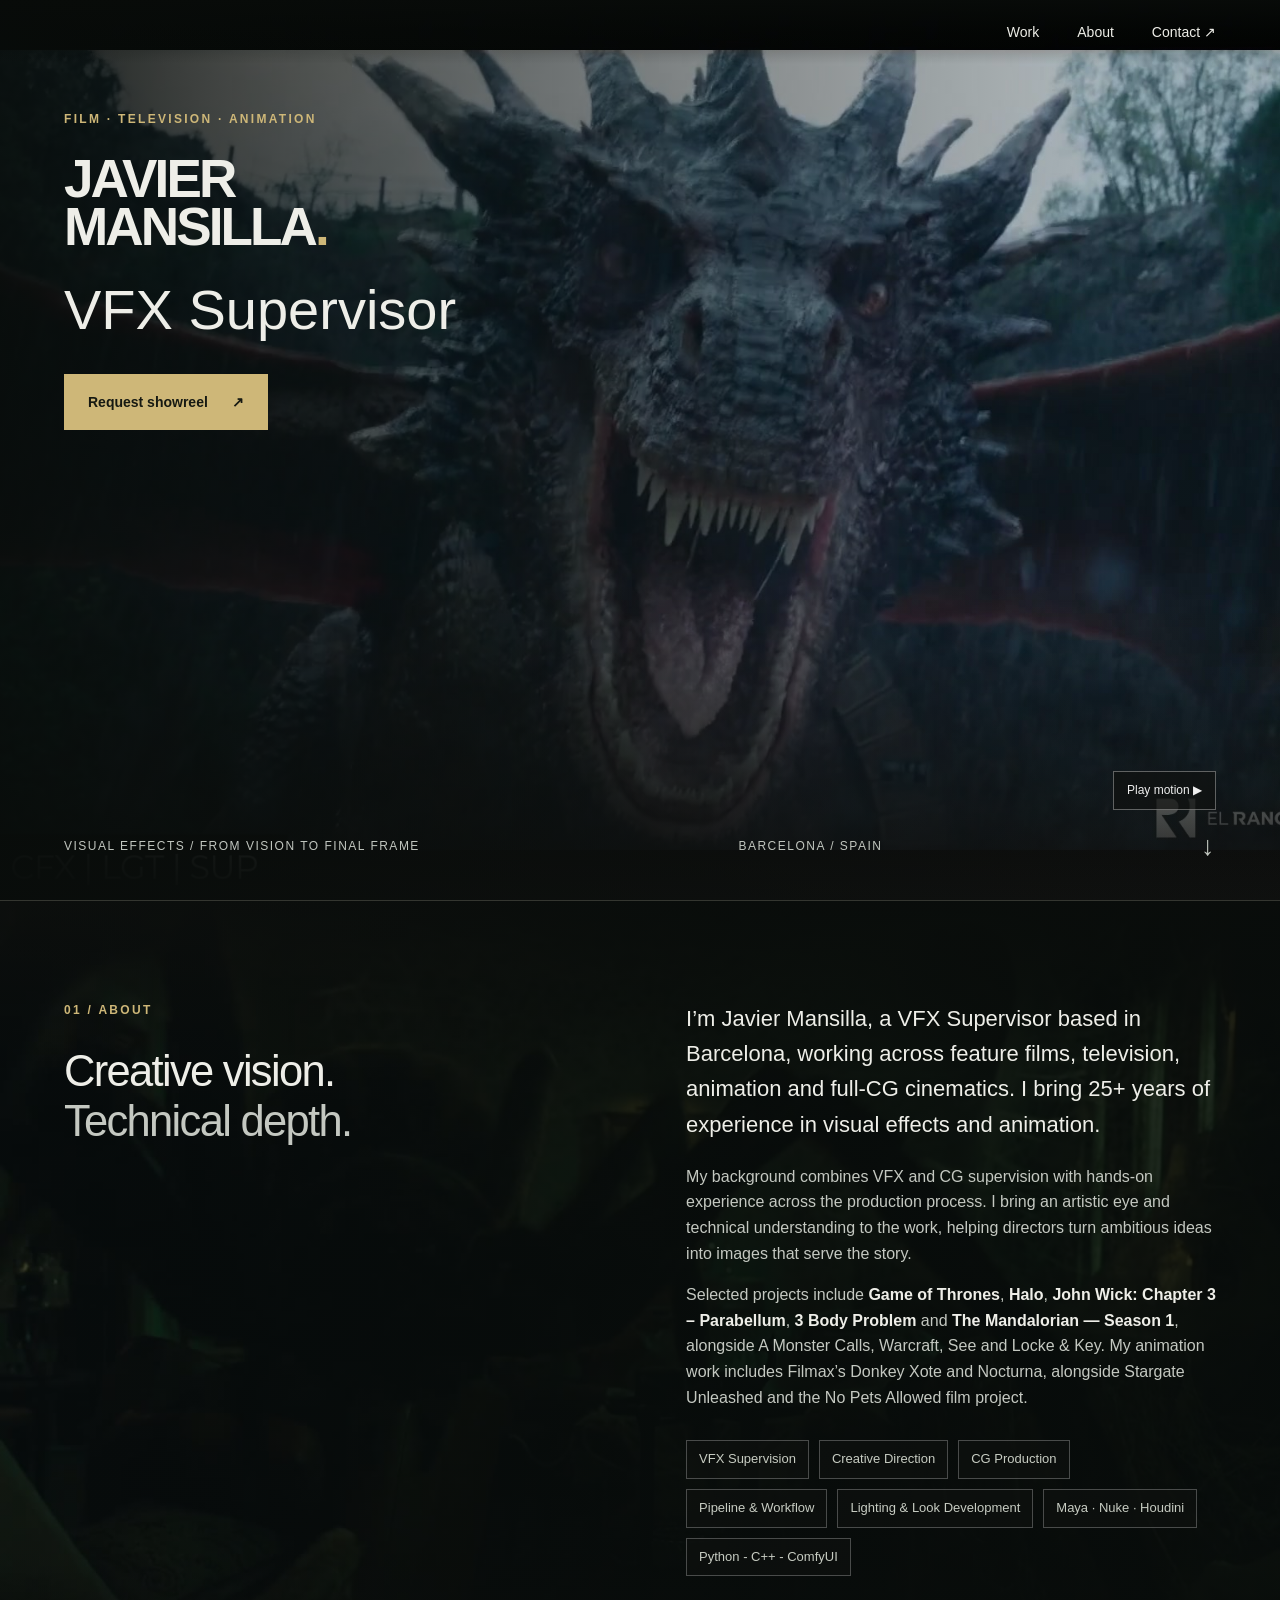
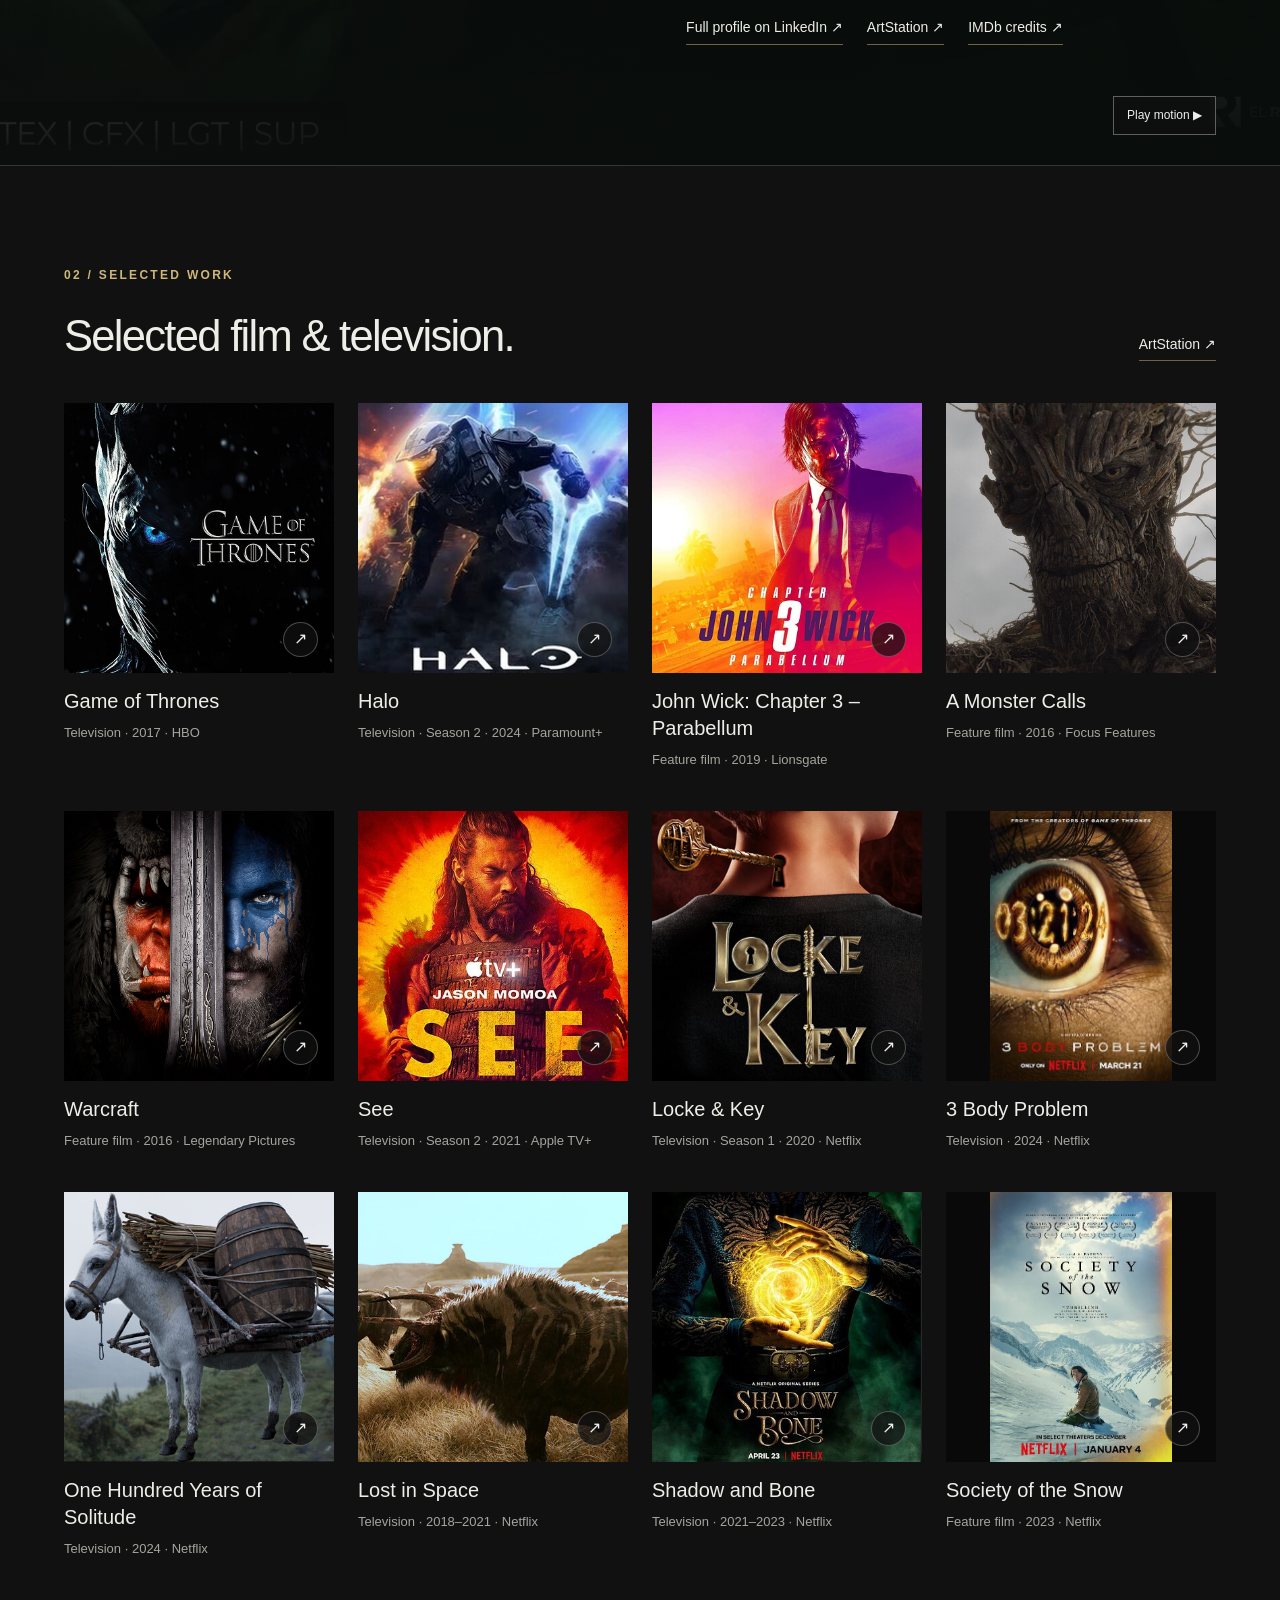
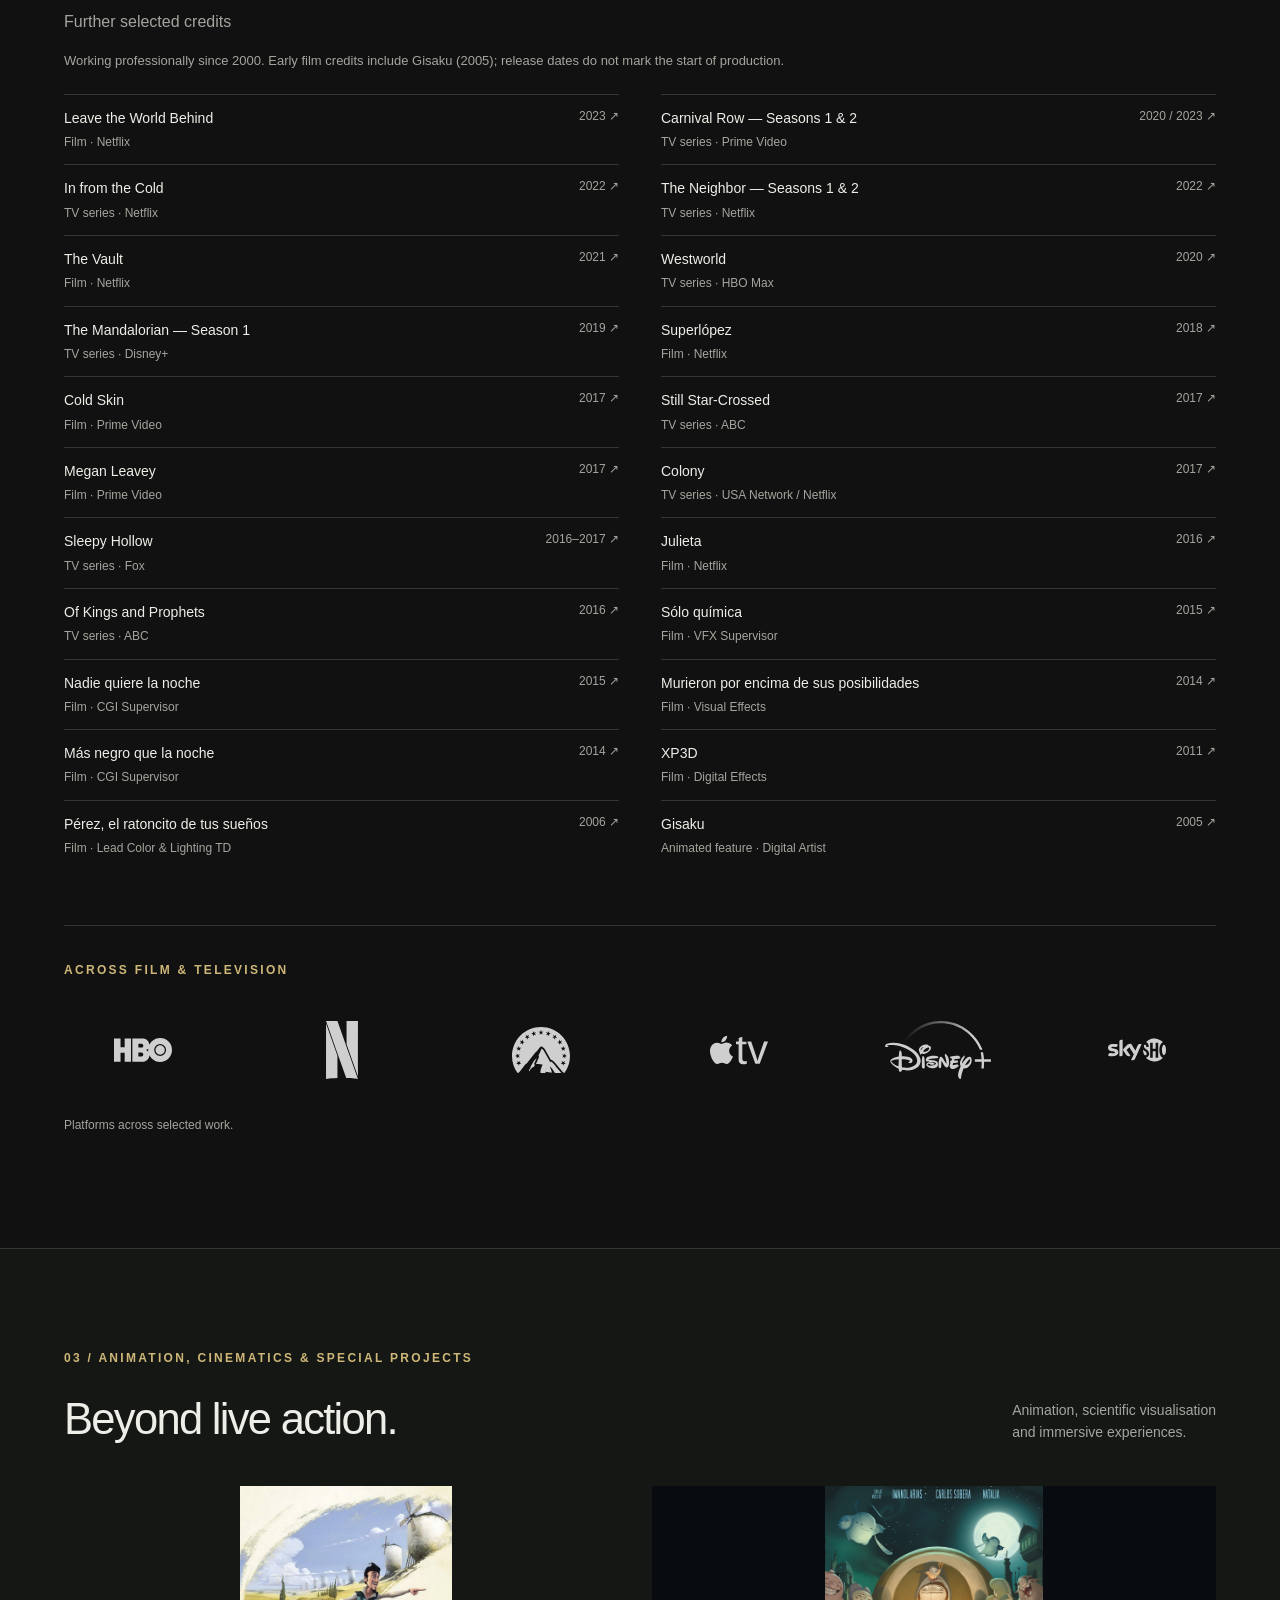
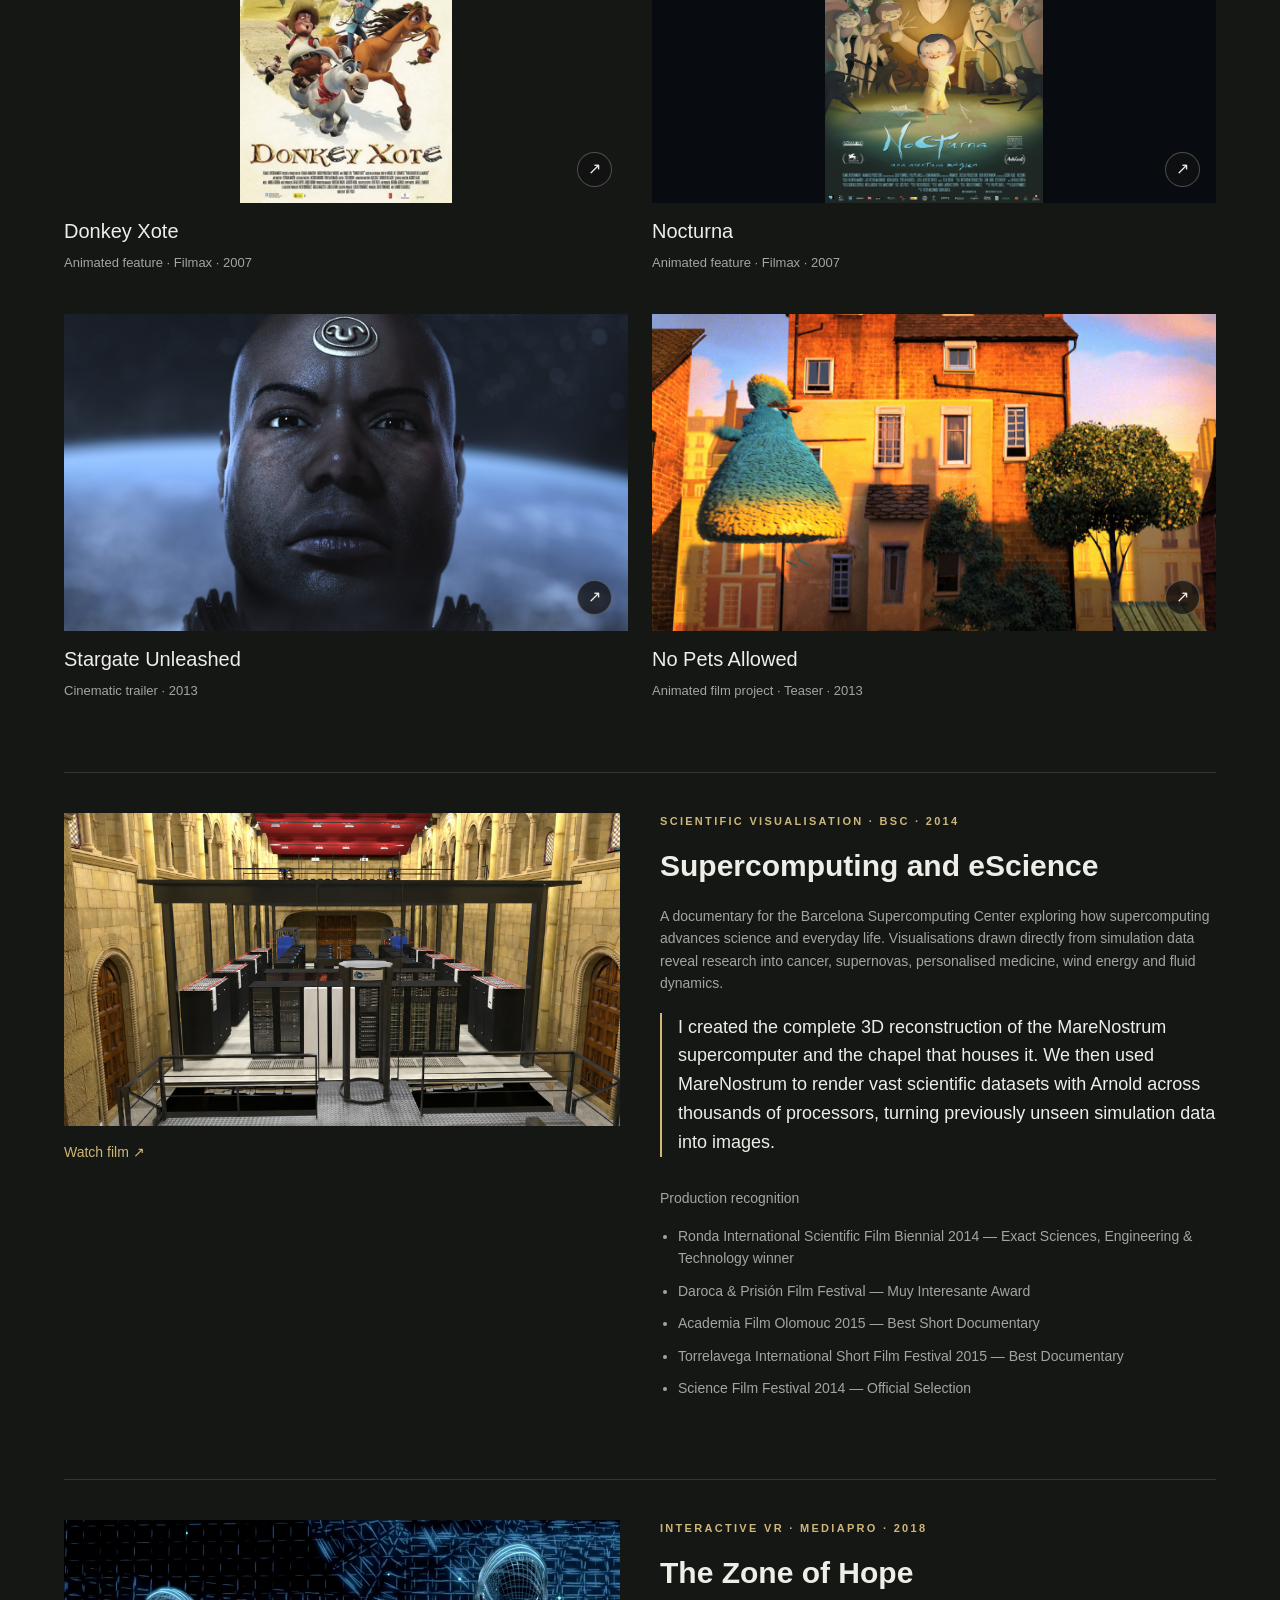
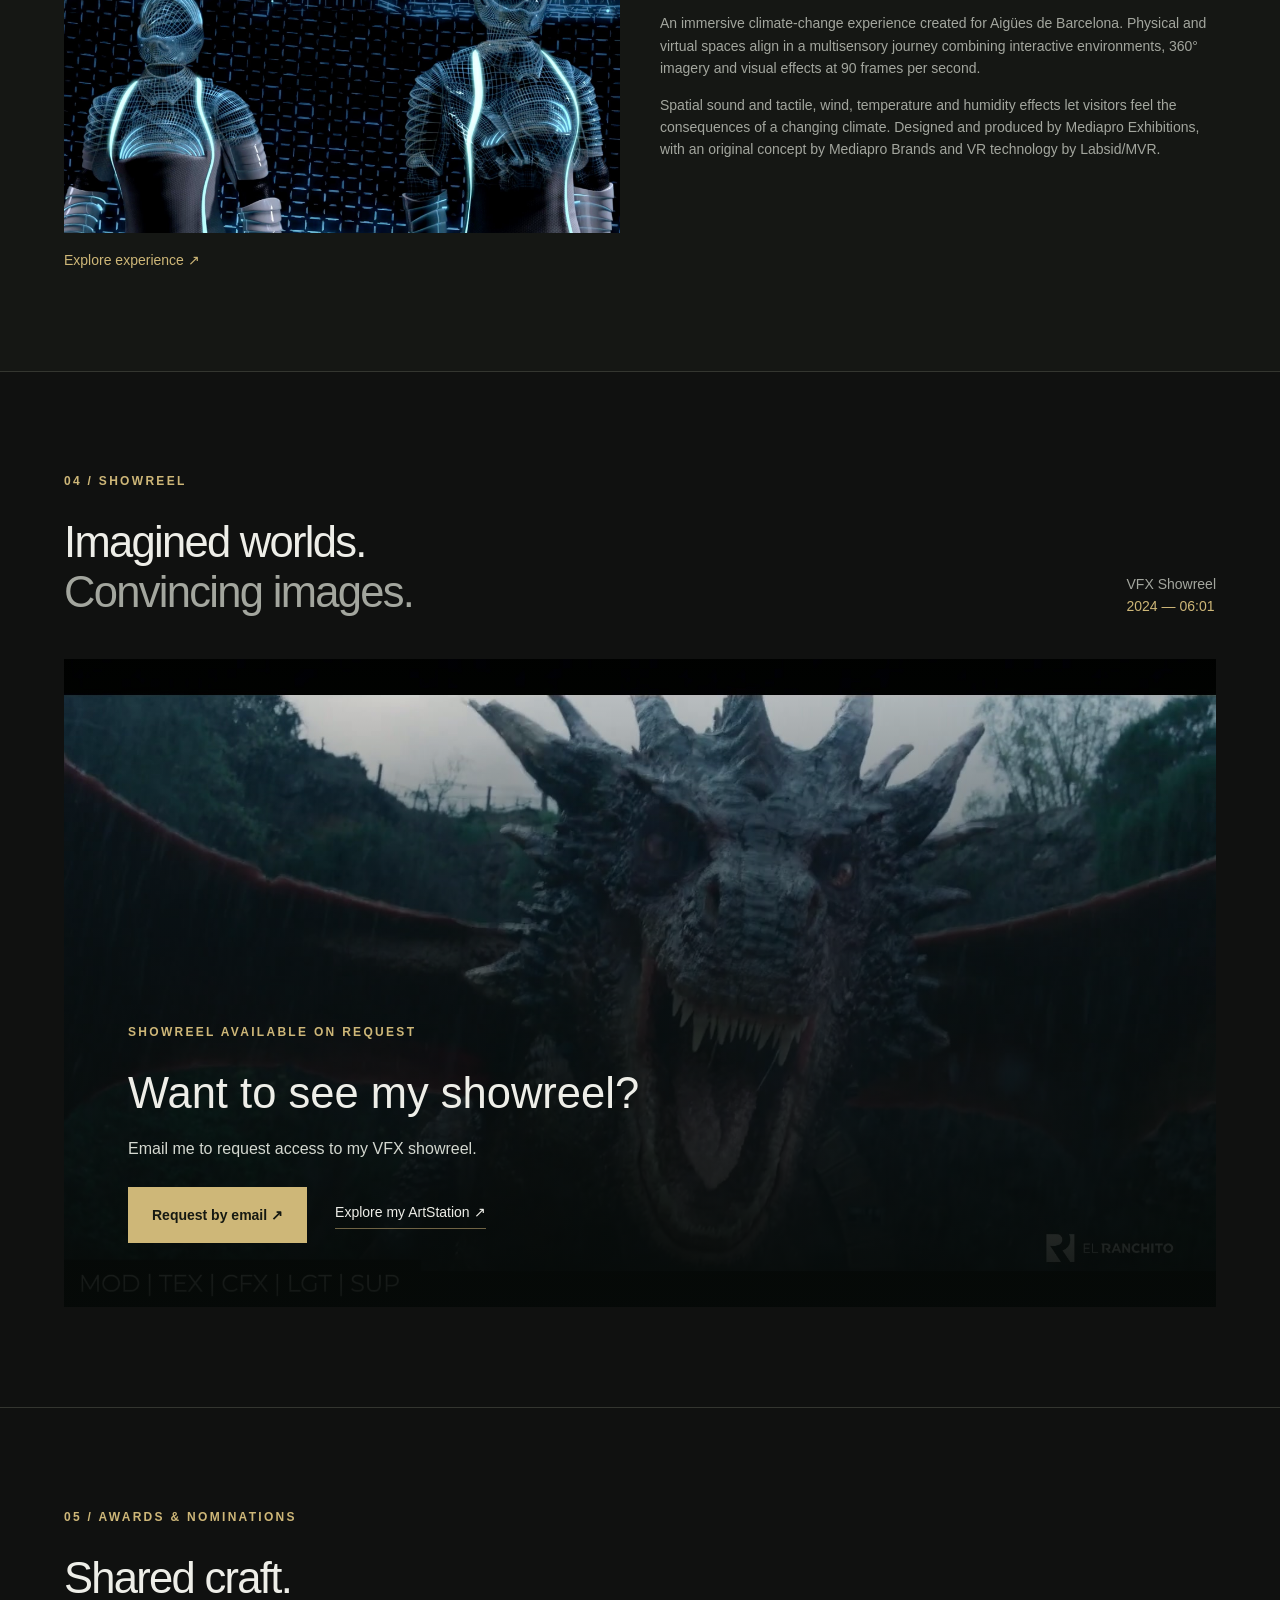
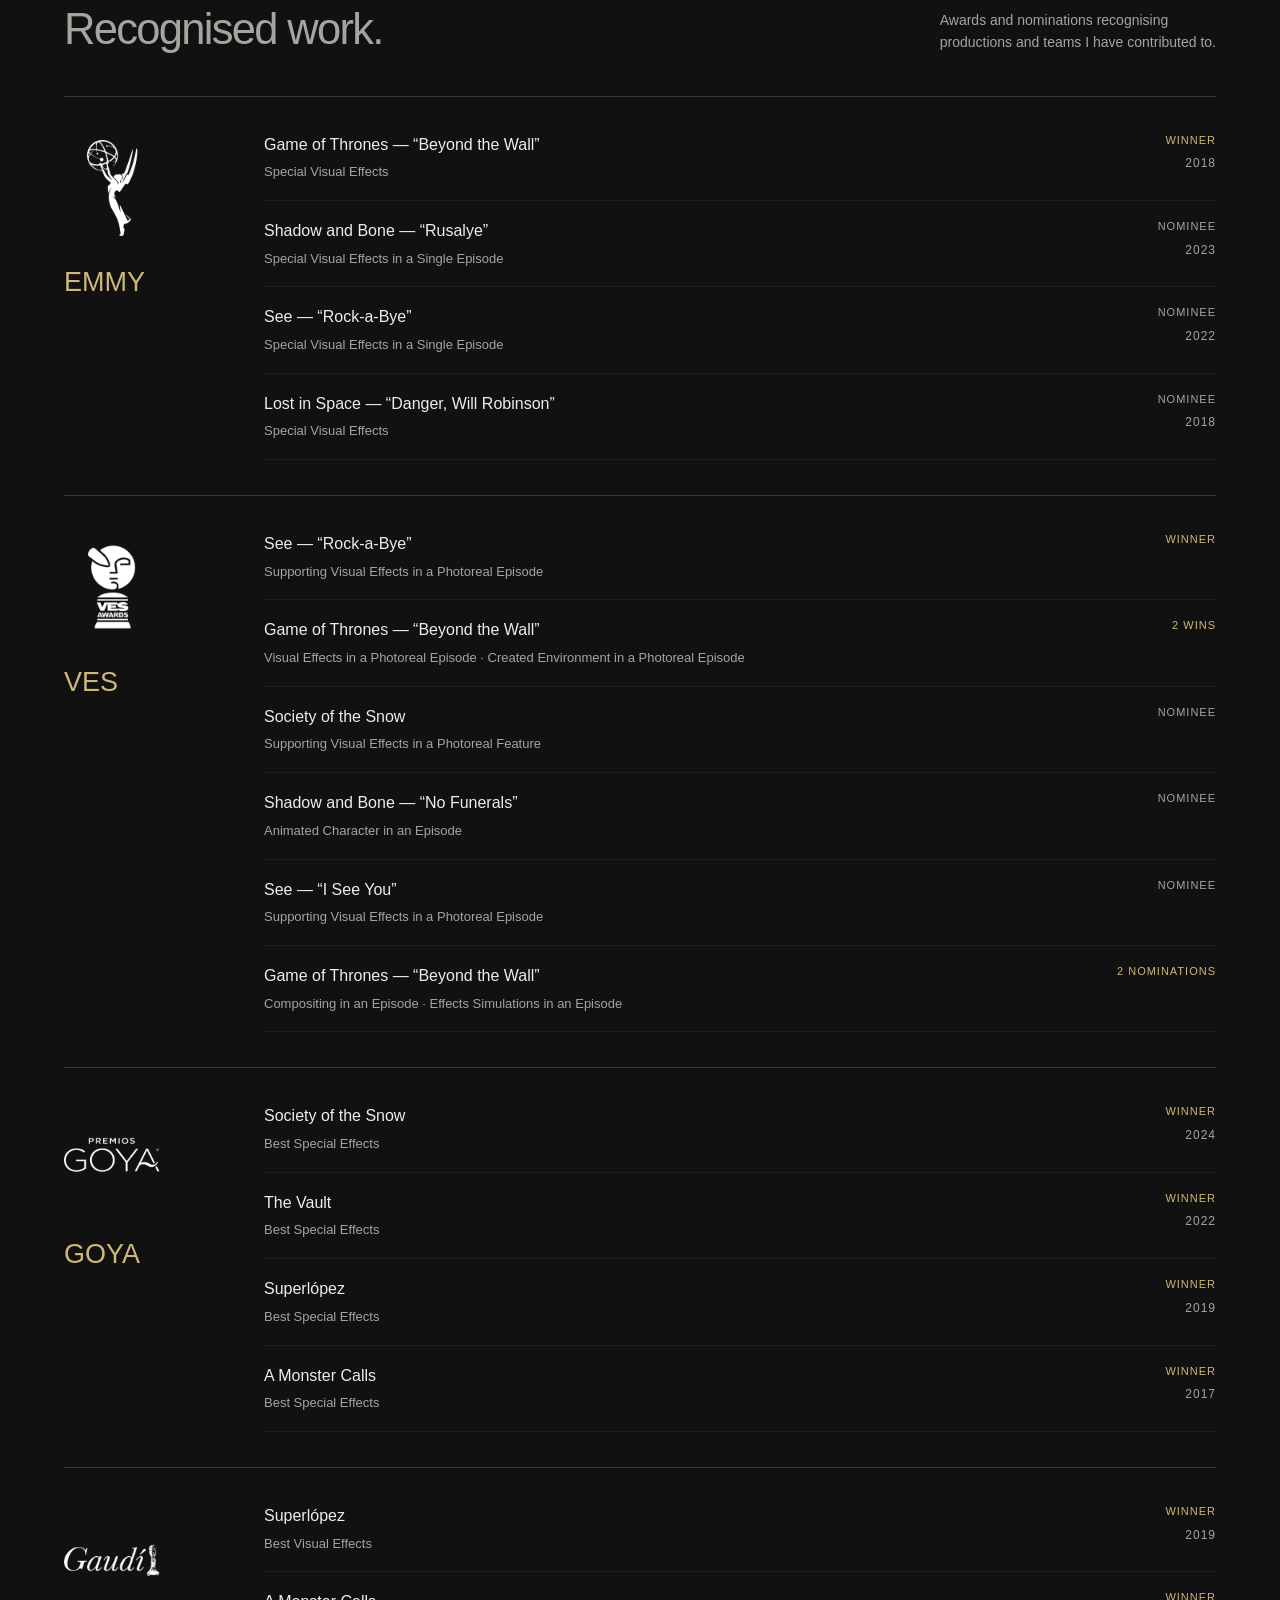
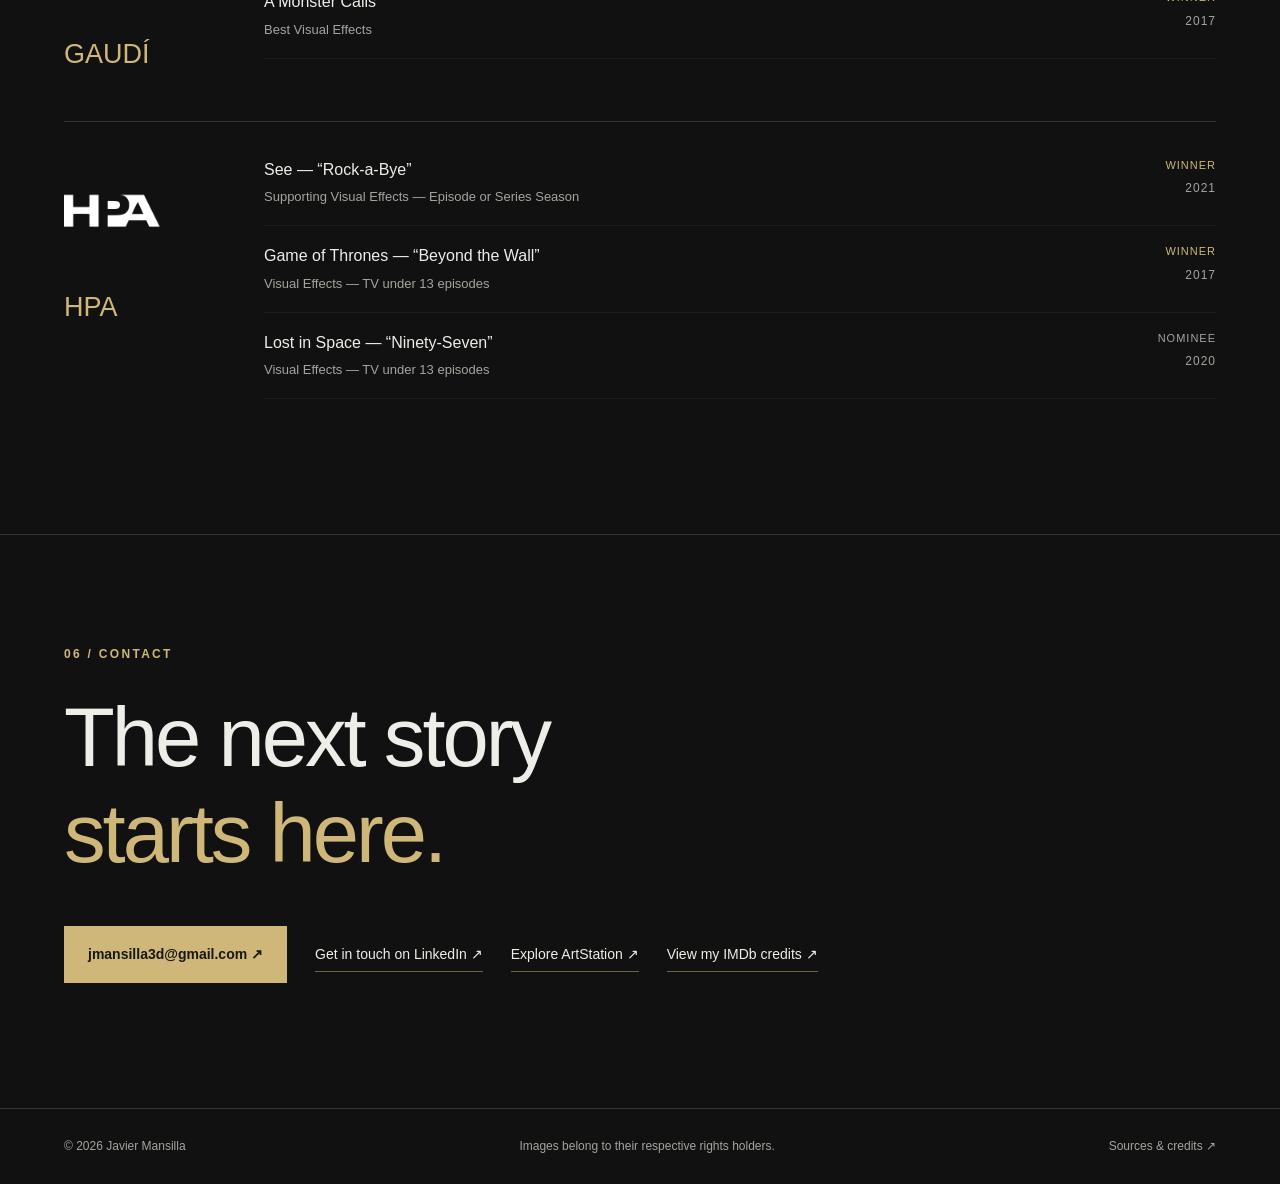
==== commit b44c9867: "Add About background reel and update experience" ====
--- a/index.html
+++ b/index.html
@@ -1,14 +1,14 @@
 <!doctype html>
-<html lang="en"><head><meta charset="utf-8"><meta name="viewport" content="width=device-width, initial-scale=1"><meta name="description" content="Javier Mansilla — VFX Supervisor. Selected work in feature films, television, animation and cinematics. Request the 2024 showreel."><title>Javier Mansilla — VFX Supervisor</title><link rel="stylesheet" href="styles.css?v=8"></head>
+<html lang="en"><head><meta charset="utf-8"><meta name="viewport" content="width=device-width, initial-scale=1"><meta name="description" content="Javier Mansilla — VFX Supervisor. Selected work in feature films, television, animation and cinematics. Request the 2024 showreel."><title>Javier Mansilla — VFX Supervisor</title><link rel="stylesheet" href="styles.css?v=9"></head>
 <body><a class="skip" href="#reel">Skip to content</a>
 <main><section class="hero" aria-labelledby="name"><nav class="hero-nav" aria-label="Main navigation"><a href="#work">Work</a><a href="#about">About</a><a href="#contact">Contact ↗</a></nav><img class="hero-image" src="hero.jpg?v=2" alt="Dragon shot from Javier Mansilla’s VFX showreel"><video id="hero-video" class="hero-video" muted loop playsinline preload="none" poster="hero.jpg?v=2" aria-hidden="true" tabindex="-1" data-src="hero-loop-v2-1080p.mp4"></video><div class="hero-shade"></div><div class="hero-copy"><p class="eyebrow">FILM · TELEVISION · ANIMATION</p><h1 id="name">JAVIER<br>MANSILLA<span class="gold">.</span></h1><p class="role">VFX Supervisor</p><a class="button" href="#reel">Request showreel <span>↗</span></a></div><button id="hero-motion" class="hero-motion" aria-label="Pause background video" hidden>Pause motion Ⅱ</button><div class="hero-bottom"><span>VISUAL EFFECTS / FROM VISION TO FINAL FRAME</span><span>BARCELONA / SPAIN</span><a href="#reel" aria-label="Explore portfolio">↓</a></div></section>
-<section id="about" class="section about"><div><p class="eyebrow">01 / ABOUT</p><h2>Creative vision.<br><span class="muted">Technical depth.</span></h2></div><div><p class="bio">I’m Javier Mansilla, a VFX Supervisor based in Barcelona, working across feature films, television, animation and full-CG cinematics. My professional career began in 2000.</p><p class="muted">My background combines VFX and CG supervision with hands-on experience across the production process. I bring an artistic eye and technical understanding to the work, helping directors turn ambitious ideas into images that serve the story.</p><p class="muted">Selected projects include <strong>Game of Thrones</strong>, <strong>Halo</strong>, <strong>John Wick: Chapter 3 – Parabellum</strong>, <strong>3 Body Problem</strong> and <strong>The Mandalorian — Season 1</strong>, alongside A Monster Calls, Warcraft, See and Locke & Key. My animation work includes Filmax’s Donkey Xote and Nocturna, alongside Stargate Unleashed and the No Pets Allowed film project.</p><div class="skills"><span>VFX Supervision</span><span>Creative Direction</span><span>CG Production</span><span>Pipeline & Workflow</span><span>Lighting & Look Development</span><span>Maya · Nuke · Houdini</span><span>Python - C++ - ComfyUI</span></div><a class="text-link" href="https://www.linkedin.com/in/javier-mansilla-b83a041" target="_blank" rel="noopener">Full profile on LinkedIn ↗</a><a class="text-link" href="https://www.artstation.com/javier_mansilla" target="_blank" rel="noopener">ArtStation ↗</a><a class="text-link" href="https://www.imdb.com/name/nm2338054/#credits" target="_blank" rel="noopener">IMDb credits ↗</a></div></section>
+<section id="about" class="section about"><video id="about-video" class="about-video" muted loop playsinline preload="none" poster="about-poster.jpg" data-src="about-loop-1080p.mp4" aria-hidden="true" tabindex="-1"></video><button id="about-motion" class="about-motion" aria-label="Pause About background video" hidden>Pause motion Ⅱ</button><div><p class="eyebrow">01 / ABOUT</p><h2>Creative vision.<br><span class="muted">Technical depth.</span></h2></div><div><p class="bio">I’m Javier Mansilla, a VFX Supervisor based in Barcelona, working across feature films, television, animation and full-CG cinematics. I bring 25+ years of experience in visual effects and animation.</p><p class="muted">My background combines VFX and CG supervision with hands-on experience across the production process. I bring an artistic eye and technical understanding to the work, helping directors turn ambitious ideas into images that serve the story.</p><p class="muted">Selected projects include <strong>Game of Thrones</strong>, <strong>Halo</strong>, <strong>John Wick: Chapter 3 – Parabellum</strong>, <strong>3 Body Problem</strong> and <strong>The Mandalorian — Season 1</strong>, alongside A Monster Calls, Warcraft, See and Locke & Key. My animation work includes Filmax’s Donkey Xote and Nocturna, alongside Stargate Unleashed and the No Pets Allowed film project.</p><div class="skills"><span>VFX Supervision</span><span>Creative Direction</span><span>CG Production</span><span>Pipeline & Workflow</span><span>Lighting & Look Development</span><span>Maya · Nuke · Houdini</span><span>Python - C++ - ComfyUI</span></div><a class="text-link" href="https://www.linkedin.com/in/javier-mansilla-b83a041" target="_blank" rel="noopener">Full profile on LinkedIn ↗</a><a class="text-link" href="https://www.artstation.com/javier_mansilla" target="_blank" rel="noopener">ArtStation ↗</a><a class="text-link" href="https://www.imdb.com/name/nm2338054/#credits" target="_blank" rel="noopener">IMDb credits ↗</a></div></section>
 <section id="work" class="section"><div class="section-head"><div><p class="eyebrow">02 / SELECTED WORK</p><h2>Selected film & television.</h2></div><a class="text-link" href="https://www.artstation.com/javier_mansilla" target="_blank" rel="noopener">ArtStation ↗</a></div><div id="projects" class="project-grid"></div><div class="credits"><h3>Further selected credits</h3><p class="credits-intro">Working professionally since 2000. Early film credits include Gisaku (2005); release dates do not mark the start of production.</p><div class="credits-grid"><a href="https://www.linkedin.com/in/javier-mansilla-b83a041" target="_blank" rel="noopener"><span>Leave the World Behind</span><span>Film · Netflix</span><span>2023 ↗</span></a><a href="https://www.linkedin.com/in/javier-mansilla-b83a041" target="_blank" rel="noopener"><span>Carnival Row — Seasons 1 &amp; 2</span><span>TV series · Prime Video</span><span>2020 / 2023 ↗</span></a><a href="https://www.linkedin.com/in/javier-mansilla-b83a041" target="_blank" rel="noopener"><span>In from the Cold</span><span>TV series · Netflix</span><span>2022 ↗</span></a><a href="https://www.linkedin.com/in/javier-mansilla-b83a041" target="_blank" rel="noopener"><span>The Neighbor — Seasons 1 &amp; 2</span><span>TV series · Netflix</span><span>2022 ↗</span></a><a href="https://www.linkedin.com/in/javier-mansilla-b83a041" target="_blank" rel="noopener"><span>The Vault</span><span>Film · Netflix</span><span>2021 ↗</span></a><a href="https://www.linkedin.com/in/javier-mansilla-b83a041" target="_blank" rel="noopener"><span>Westworld</span><span>TV series · HBO Max</span><span>2020 ↗</span></a><a href="https://www.linkedin.com/in/javier-mansilla-b83a041" target="_blank" rel="noopener"><span>The Mandalorian — Season 1</span><span>TV series · Disney+</span><span>2019 ↗</span></a><a href="https://www.linkedin.com/in/javier-mansilla-b83a041" target="_blank" rel="noopener"><span>Superlópez</span><span>Film · Netflix</span><span>2018 ↗</span></a><a href="https://www.linkedin.com/in/javier-mansilla-b83a041" target="_blank" rel="noopener"><span>Cold Skin</span><span>Film · Prime Video</span><span>2017 ↗</span></a><a href="https://www.linkedin.com/in/javier-mansilla-b83a041" target="_blank" rel="noopener"><span>Still Star-Crossed</span><span>TV series · ABC</span><span>2017 ↗</span></a><a href="https://www.linkedin.com/in/javier-mansilla-b83a041" target="_blank" rel="noopener"><span>Megan Leavey</span><span>Film · Prime Video</span><span>2017 ↗</span></a><a href="https://www.linkedin.com/in/javier-mansilla-b83a041" target="_blank" rel="noopener"><span>Colony</span><span>TV series · USA Network / Netflix</span><span>2017 ↗</span></a><a href="https://www.linkedin.com/in/javier-mansilla-b83a041" target="_blank" rel="noopener"><span>Sleepy Hollow</span><span>TV series · Fox</span><span>2016–2017 ↗</span></a><a href="https://www.linkedin.com/in/javier-mansilla-b83a041" target="_blank" rel="noopener"><span>Julieta</span><span>Film · Netflix</span><span>2016 ↗</span></a><a href="https://www.linkedin.com/in/javier-mansilla-b83a041" target="_blank" rel="noopener"><span>Of Kings and Prophets</span><span>TV series · ABC</span><span>2016 ↗</span></a><a href="https://www.imdb.com/title/tt3028418/" target="_blank" rel="noopener"><span>Sólo química</span><span>Film · VFX Supervisor</span><span>2015 ↗</span></a><a href="https://www.imdb.com/title/tt2735996/" target="_blank" rel="noopener"><span>Nadie quiere la noche</span><span>Film · CGI Supervisor</span><span>2015 ↗</span></a><a href="https://www.imdb.com/title/tt2365576/" target="_blank" rel="noopener"><span>Murieron por encima de sus posibilidades</span><span>Film · Visual Effects</span><span>2014 ↗</span></a><a href="https://www.imdb.com/title/tt3450116/" target="_blank" rel="noopener"><span>Más negro que la noche</span><span>Film · CGI Supervisor</span><span>2014 ↗</span></a><a href="https://www.imdb.com/title/tt1838618/" target="_blank" rel="noopener"><span>XP3D</span><span>Film · Digital Effects</span><span>2011 ↗</span></a><a href="https://www.imdb.com/title/tt0458076/" target="_blank" rel="noopener"><span>Pérez, el ratoncito de tus sueños</span><span>Film · Lead Color &amp; Lighting TD</span><span>2006 ↗</span></a><a href="https://www.imdb.com/title/tt0446701/" target="_blank" rel="noopener"><span>Gisaku</span><span>Animated feature · Digital Artist</span><span>2005 ↗</span></a></div></div><div class="platforms"><p class="eyebrow">ACROSS FILM & TELEVISION</p><div class="platform-logos"><img src="logo-hbo.svg" alt="HBO" title="HBO" loading="lazy"><img src="logo-netflix.svg" alt="Netflix" title="Netflix" loading="lazy"><img src="logo-paramountplus.svg" alt="Paramount+" title="Paramount+" loading="lazy"><img src="logo-appletv.svg" alt="Apple TV+" title="Apple TV+" loading="lazy"><img src="logo-disneyplus.svg" alt="Disney+" title="Disney+" loading="lazy"><img src="logo-skyshowtime.svg" alt="SkyShowtime" title="SkyShowtime" loading="lazy"></div><p>Platforms across selected work.</p></div></section>
 <section id="animation" class="section creatures"><div class="section-head"><div><p class="eyebrow">03 / ANIMATION, CINEMATICS & SPECIAL PROJECTS</p><h2>Beyond live action.</h2></div><p>Animation, scientific visualisation<br>and immersive experiences.</p></div><div id="animation-projects" class="project-grid animation-grid"></div><div class="special-projects"><article class="special-project"><a href="https://www.youtube.com/watch?v=S9YPcPtPsuY" target="_blank" rel="noopener"><img src="marenostrum-clean.jpg" alt="MareNostrum supercomputer and chapel — full 3D reconstruction by Javier Mansilla" loading="lazy"><span>Watch film ↗</span></a><div><p class="eyebrow">SCIENTIFIC VISUALISATION · BSC · 2014</p><h3>Supercomputing and eScience</h3><p>A documentary for the Barcelona Supercomputing Center exploring how supercomputing advances science and everyday life. Visualisations drawn directly from simulation data reveal research into cancer, supernovas, personalised medicine, wind energy and fluid dynamics.</p><p class="special-highlight">I created the complete 3D reconstruction of the MareNostrum supercomputer and the chapel that houses it. We then used MareNostrum to render vast scientific datasets with Arnold across thousands of processors, turning previously unseen simulation data into images.</p><p class="small-note">Production recognition</p><ul><li>Ronda International Scientific Film Biennial 2014 — Exact Sciences, Engineering & Technology winner</li><li>Daroca & Prisión Film Festival — Muy Interesante Award</li><li>Academia Film Olomouc 2015 — Best Short Documentary</li><li>Torrelavega International Short Film Festival 2015 — Best Documentary</li><li>Science Film Festival 2014 — Official Selection</li></ul></div></article><article class="special-project"><button type="button" id="zoh-project" class="special-project-trigger" aria-label="Explore The Zone of Hope"><img src="zoh.jpg" alt="The Zone of Hope — Mediapro Exhibitions immersive experience" loading="lazy"><span>Explore experience ↗</span></button><div><p class="eyebrow">INTERACTIVE VR · MEDIAPRO · 2018</p><h3>The Zone of Hope</h3><p>An immersive climate-change experience created for Aigües de Barcelona. Physical and virtual spaces align in a multisensory journey combining interactive environments, 360° imagery and visual effects at 90 frames per second.</p><p>Spatial sound and tactile, wind, temperature and humidity effects let visitors feel the consequences of a changing climate. Designed and produced by Mediapro Exhibitions, with an original concept by Mediapro Brands and VR technology by Labsid/MVR.</p></div></article></div></section>
 <section id="reel" class="section reel-section"><div class="section-head"><div><p class="eyebrow">04 / SHOWREEL</p><h2>Imagined worlds.<br><span class="muted">Convincing images.</span></h2></div><p>VFX Showreel<br><span class="gold">2024 — 06:01</span></p></div><div class="reel-request"><img src="hero.jpg?v=2" alt="Dragon shot from Javier Mansilla’s showreel" loading="lazy"><div class="reel-request-copy"><p class="eyebrow">SHOWREEL AVAILABLE ON REQUEST</p><h3>Want to see my showreel?</h3><p>Email me to request access to my VFX showreel.</p><div class="reel-request-actions"><a class="button" href="mailto:jmansilla3d@gmail.com?subject=Showreel%20request">Request by email ↗</a><a class="text-link" href="https://www.artstation.com/javier_mansilla" target="_blank" rel="noopener">Explore my ArtStation ↗</a></div></div></div></section>
 <section class="section awards"><p class="eyebrow">05 / AWARDS & NOMINATIONS</p><div class="section-head"><h2>Shared craft.<br><span class="muted">Recognised work.</span></h2><p>Awards and nominations recognising<br>productions and teams I have contributed to.</p></div><article class="award-group"><div class="award-brand"><img src="award-1.png" alt="EMMY award" loading="lazy"><h3>EMMY</h3></div><ul><li><div><strong>Game of Thrones — “Beyond the Wall”</strong><p>Special Visual Effects</p></div><span class="award-status winner">Winner<small>2018</small></span></li><li><div><strong>Shadow and Bone — “Rusalye”</strong><p>Special Visual Effects in a Single Episode</p></div><span class="award-status nominee">Nominee<small>2023</small></span></li><li><div><strong>See — “Rock-a-Bye”</strong><p>Special Visual Effects in a Single Episode</p></div><span class="award-status nominee">Nominee<small>2022</small></span></li><li><div><strong>Lost in Space — “Danger, Will Robinson”</strong><p>Special Visual Effects</p></div><span class="award-status nominee">Nominee<small>2018</small></span></li></ul></article><article class="award-group"><div class="award-brand"><img src="award-5.png" alt="VES award" loading="lazy"><h3>VES</h3></div><ul><li><div><strong>See — “Rock-a-Bye”</strong><p>Supporting Visual Effects in a Photoreal Episode</p></div><span class="award-status winner">Winner</span></li><li><div><strong>Game of Thrones — “Beyond the Wall”</strong><p>Visual Effects in a Photoreal Episode · Created Environment in a Photoreal Episode</p></div><span class="award-status 2 wins">2 wins</span></li><li><div><strong>Society of the Snow</strong><p>Supporting Visual Effects in a Photoreal Feature</p></div><span class="award-status nominee">Nominee</span></li><li><div><strong>Shadow and Bone — “No Funerals”</strong><p>Animated Character in an Episode</p></div><span class="award-status nominee">Nominee</span></li><li><div><strong>See — “I See You”</strong><p>Supporting Visual Effects in a Photoreal Episode</p></div><span class="award-status nominee">Nominee</span></li><li><div><strong>Game of Thrones — “Beyond the Wall”</strong><p>Compositing in an Episode · Effects Simulations in an Episode</p></div><span class="award-status 2 nominations">2 nominations</span></li></ul></article><article class="award-group"><div class="award-brand"><img src="award-2.png" alt="GOYA award" loading="lazy"><h3>GOYA</h3></div><ul><li><div><strong>Society of the Snow</strong><p>Best Special Effects</p></div><span class="award-status winner">Winner<small>2024</small></span></li><li><div><strong>The Vault</strong><p>Best Special Effects</p></div><span class="award-status winner">Winner<small>2022</small></span></li><li><div><strong>Superlópez</strong><p>Best Special Effects</p></div><span class="award-status winner">Winner<small>2019</small></span></li><li><div><strong>A Monster Calls</strong><p>Best Special Effects</p></div><span class="award-status winner">Winner<small>2017</small></span></li></ul></article><article class="award-group"><div class="award-brand"><img src="award-4.png" alt="GAUDÍ award" loading="lazy"><h3>GAUDÍ</h3></div><ul><li><div><strong>Superlópez</strong><p>Best Visual Effects</p></div><span class="award-status winner">Winner<small>2019</small></span></li><li><div><strong>A Monster Calls</strong><p>Best Visual Effects</p></div><span class="award-status winner">Winner<small>2017</small></span></li></ul></article><article class="award-group"><div class="award-brand"><img src="award-3.png" alt="HPA award" loading="lazy"><h3>HPA</h3></div><ul><li><div><strong>See — “Rock-a-Bye”</strong><p>Supporting Visual Effects — Episode or Series Season</p></div><span class="award-status winner">Winner<small>2021</small></span></li><li><div><strong>Game of Thrones — “Beyond the Wall”</strong><p>Visual Effects — TV under 13 episodes</p></div><span class="award-status winner">Winner<small>2017</small></span></li><li><div><strong>Lost in Space — “Ninety-Seven”</strong><p>Visual Effects — TV under 13 episodes</p></div><span class="award-status nominee">Nominee<small>2020</small></span></li></ul></article></section>
 <section id="contact" class="section contact"><p class="eyebrow">06 / CONTACT</p><h2>The next story<br><span class="gold">starts here.</span></h2><a class="button" href="mailto:jmansilla3d@gmail.com">jmansilla3d@gmail.com ↗</a><a class="text-link" href="https://www.linkedin.com/in/javier-mansilla-b83a041" target="_blank" rel="noopener">Get in touch on LinkedIn ↗</a><a class="text-link" href="https://www.artstation.com/javier_mansilla" target="_blank" rel="noopener">Explore ArtStation ↗</a><a class="text-link" href="https://www.imdb.com/name/nm2338054/#credits" target="_blank" rel="noopener">View my IMDb credits ↗</a></section></main><footer><span>© <span id="year">2026</span> Javier Mansilla</span><span>Images belong to their respective rights holders.</span><a href="sources.html">Sources & credits ↗</a></footer>
-<dialog id="project-dialog"><button id="close-dialog" aria-label="Close project">×</button><img id="detail-image" alt=""><div class="dialog-content"><p class="eyebrow">SELECTED WORK</p><h2 id="detail-title"></h2><p id="detail-role"></p><div id="detail-gallery"></div><p id="detail-note" class="muted"></p><a id="detail-source" class="text-link" target="_blank" rel="noopener">View project source ↗</a></div></dialog><script src="projects.js?v=8"></script><script src="script.js?v=8"></script></body></html>
+<dialog id="project-dialog"><button id="close-dialog" aria-label="Close project">×</button><img id="detail-image" alt=""><div class="dialog-content"><p class="eyebrow">SELECTED WORK</p><h2 id="detail-title"></h2><p id="detail-role"></p><div id="detail-gallery"></div><p id="detail-note" class="muted"></p><a id="detail-source" class="text-link" target="_blank" rel="noopener">View project source ↗</a></div></dialog><script src="projects.js?v=9"></script><script src="script.js?v=9"></script></body></html>
 
 
 
--- a/styles.css
+++ b/styles.css
@@ -24,3 +24,11 @@
 .about .text-link{margin:10px 24px 0 0}.project:has(img[src="donkey-xote-poster.png"]) .project-visual img{object-fit:contain;background:#151714}
 
 .special-project-trigger{display:block;width:100%;border:0;padding:0;background:none;color:inherit;text-align:left;cursor:pointer;font:inherit}.special-project-trigger>span{display:block;color:var(--gold);font-size:14px;margin-top:8px}.special-project-trigger:focus-visible{outline:2px solid var(--gold);outline-offset:6px}
+
+.about{position:relative;isolation:isolate;overflow:hidden;padding-bottom:120px;background:#101110}
+.about-video{position:absolute;inset:0;width:100%;height:100%;max-height:none;aspect-ratio:auto;object-fit:cover;z-index:-2;pointer-events:none}
+.about::before{content:"";position:absolute;inset:0;z-index:-1;background:linear-gradient(90deg,rgba(8,12,10,.5),rgba(8,12,10,.86) 55%),linear-gradient(0deg,#101110,transparent 25%,transparent 80%,#101110)}
+.about .muted{color:#c4c8c1}.about .skills span{background:#10111088;border-color:#ffffff40}
+.about-motion{position:absolute;right:5%;bottom:30px;padding:9px 13px;border:1px solid #ffffff55;background:#101110aa;font-size:12px;color:#eee}.about-motion[hidden]{display:none}
+@media(max-width:800px){.about::before{background:#080c0adc}.about{padding-bottom:100px}}
+@media(prefers-reduced-motion:reduce){.about-video{display:none}}
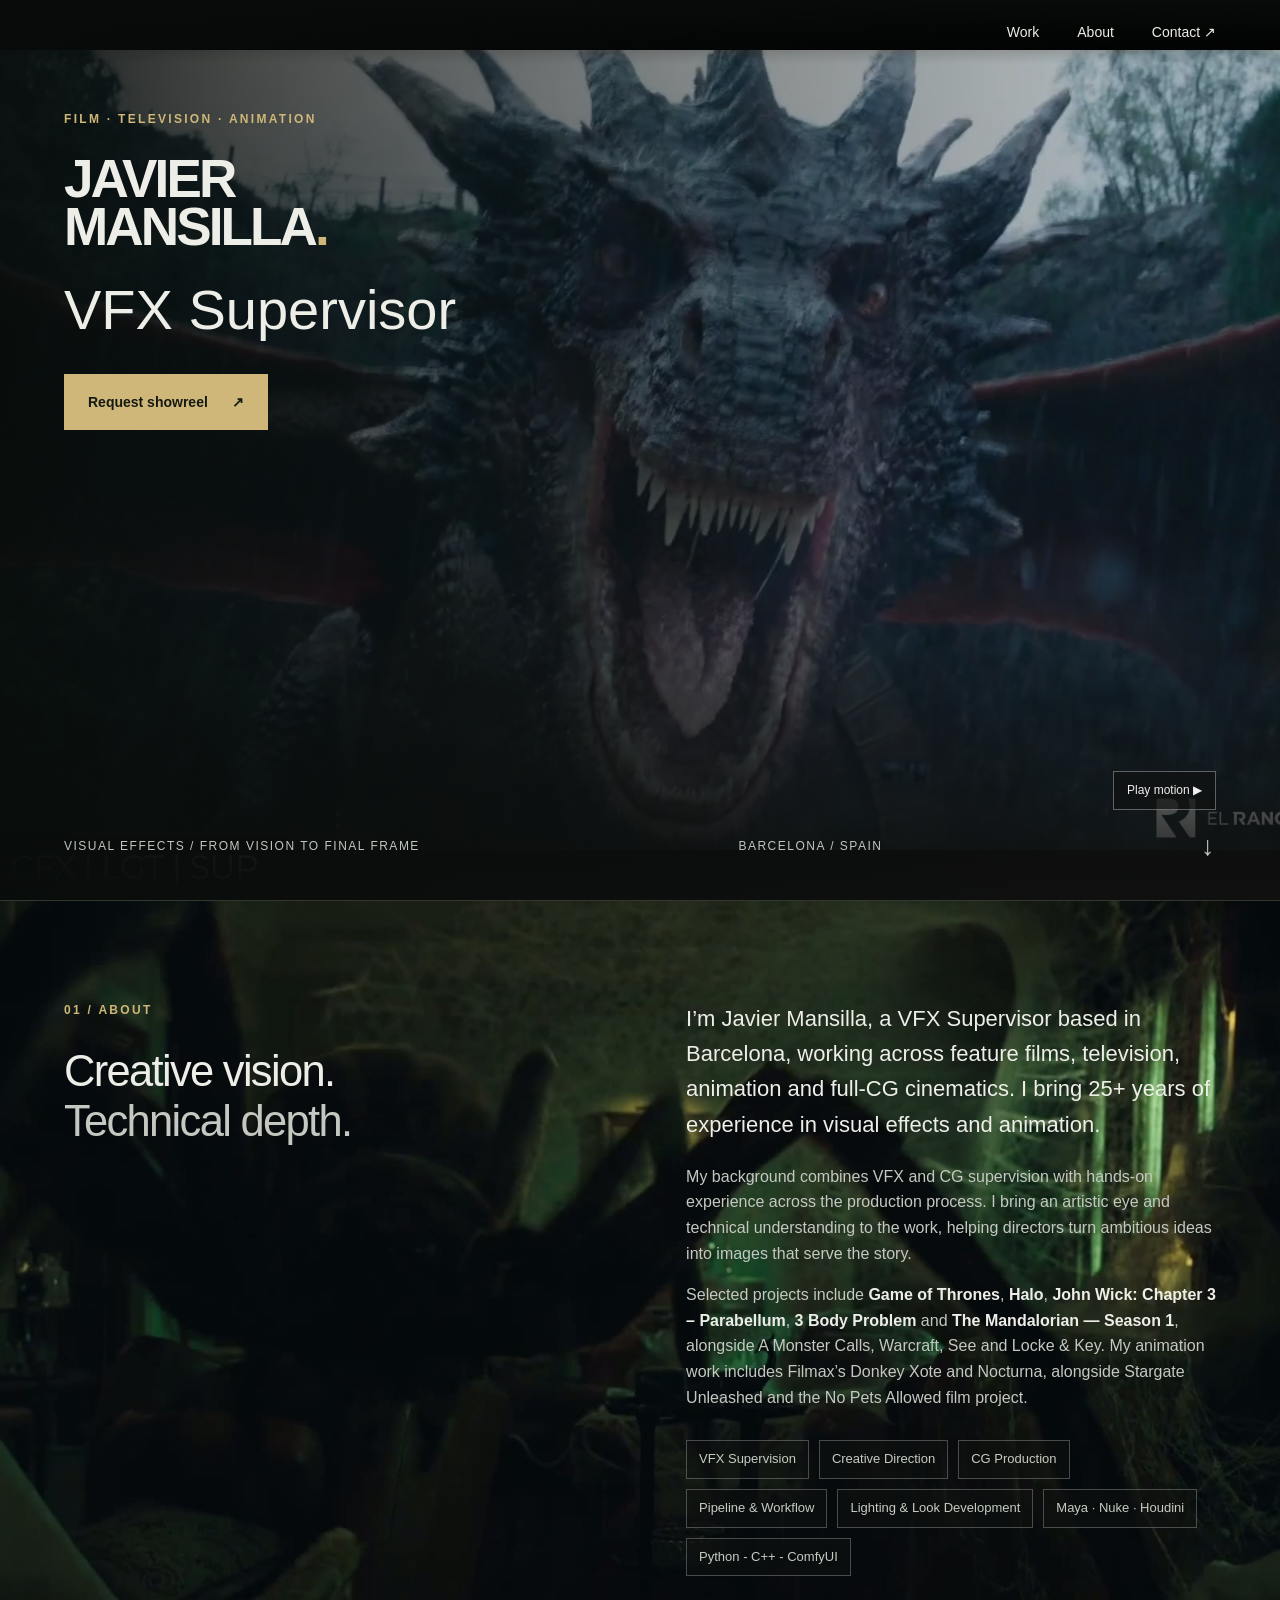
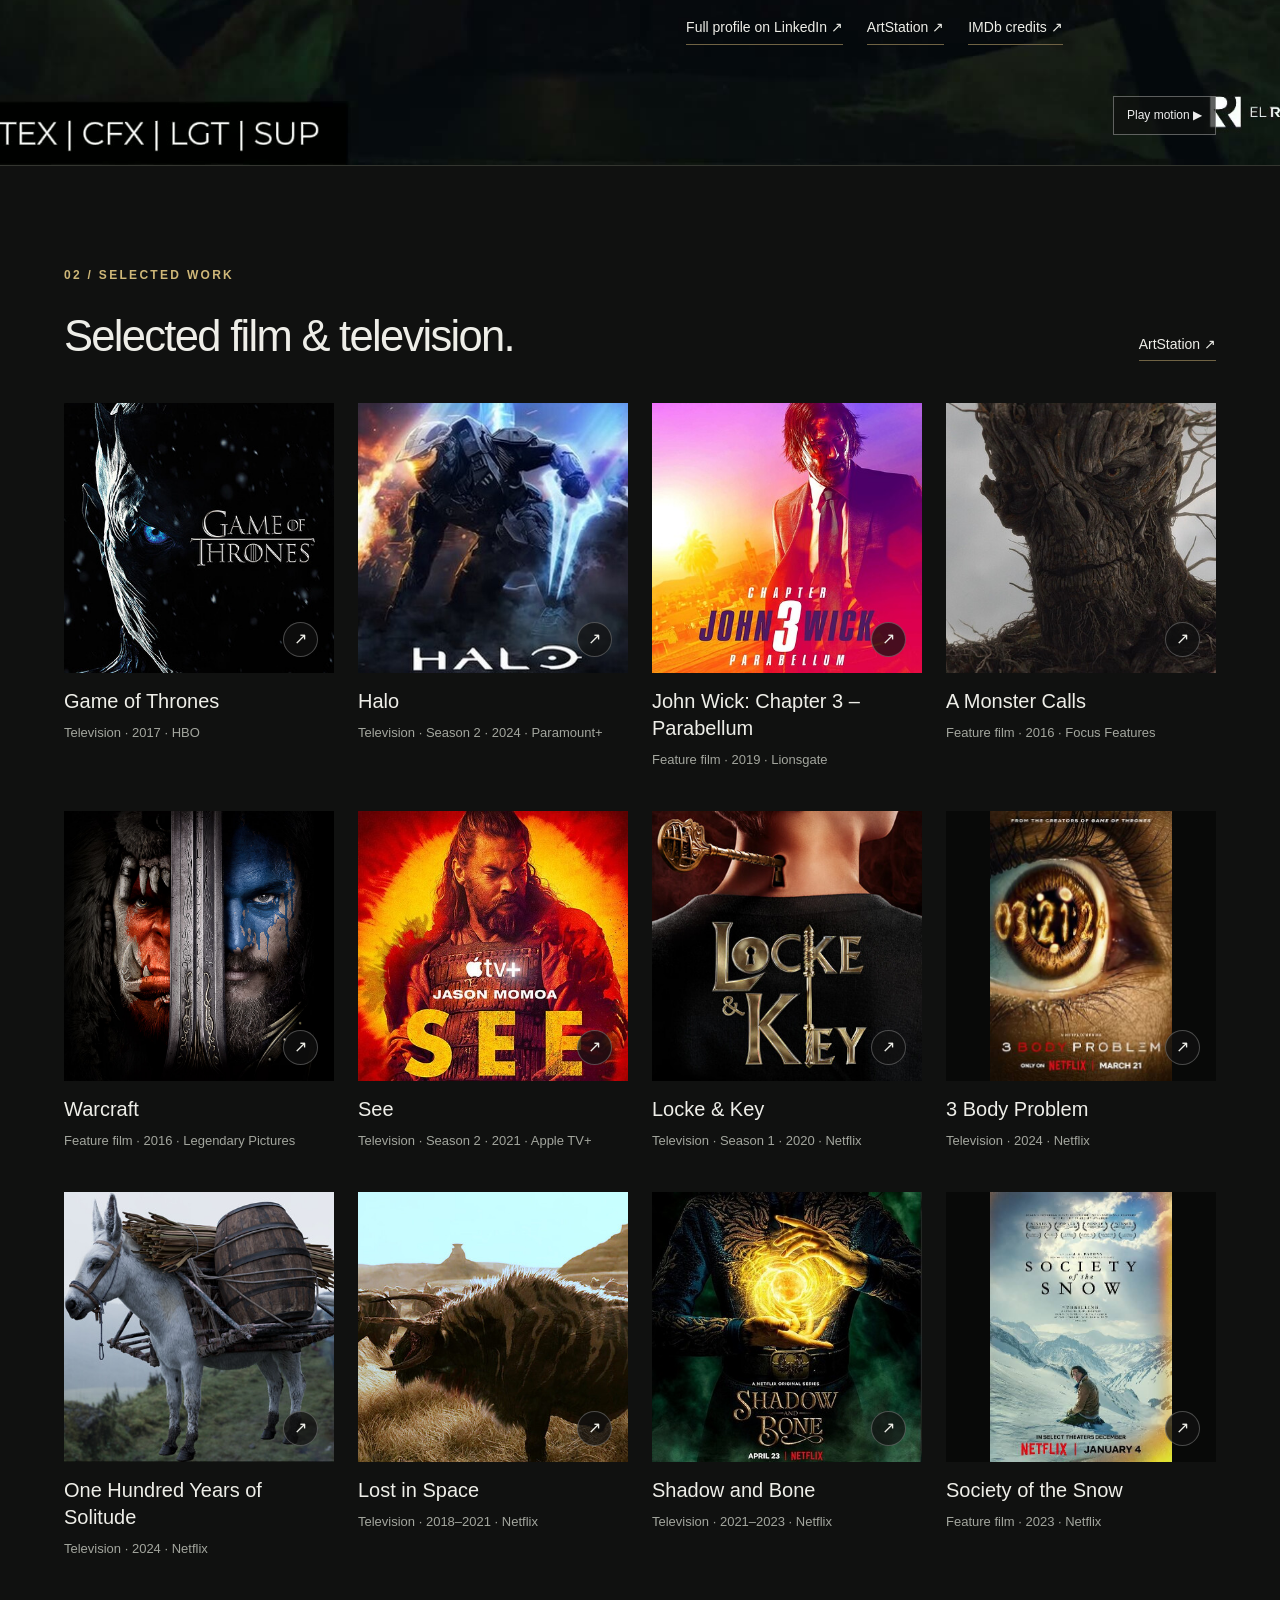
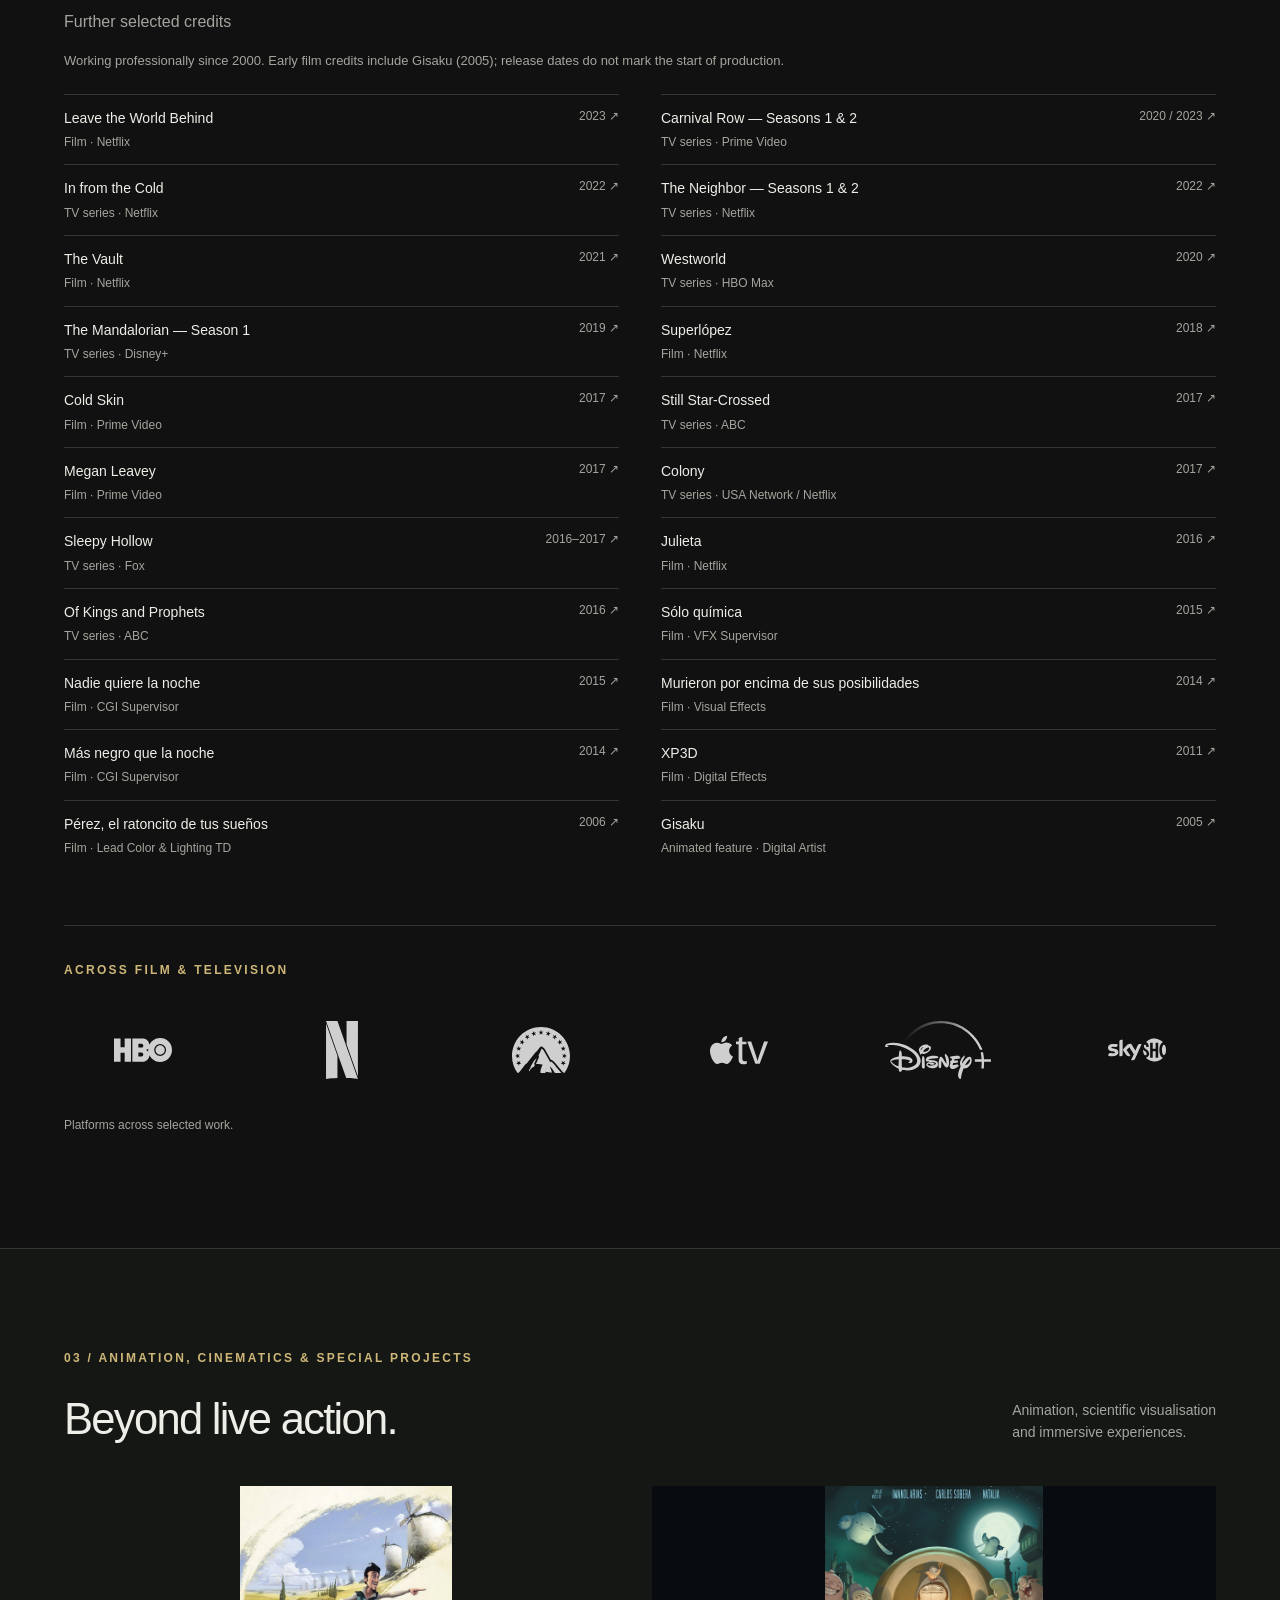
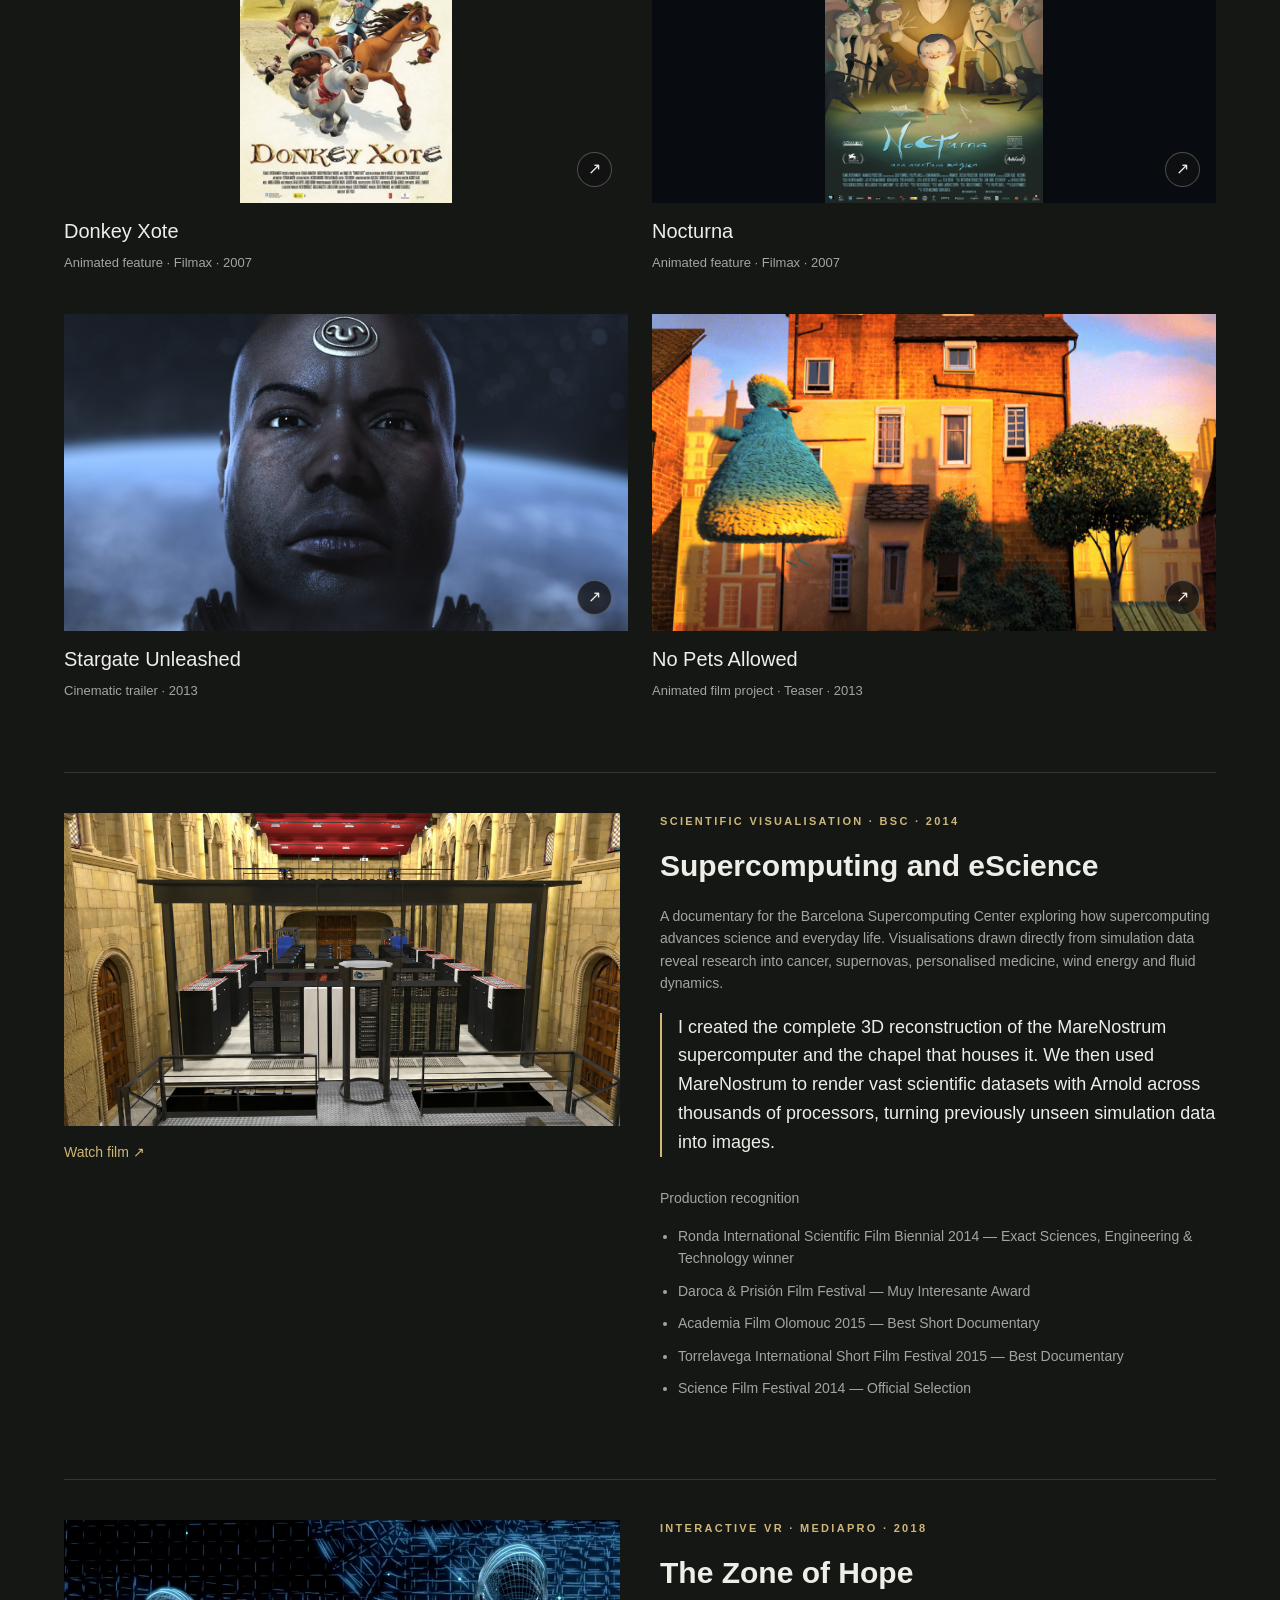
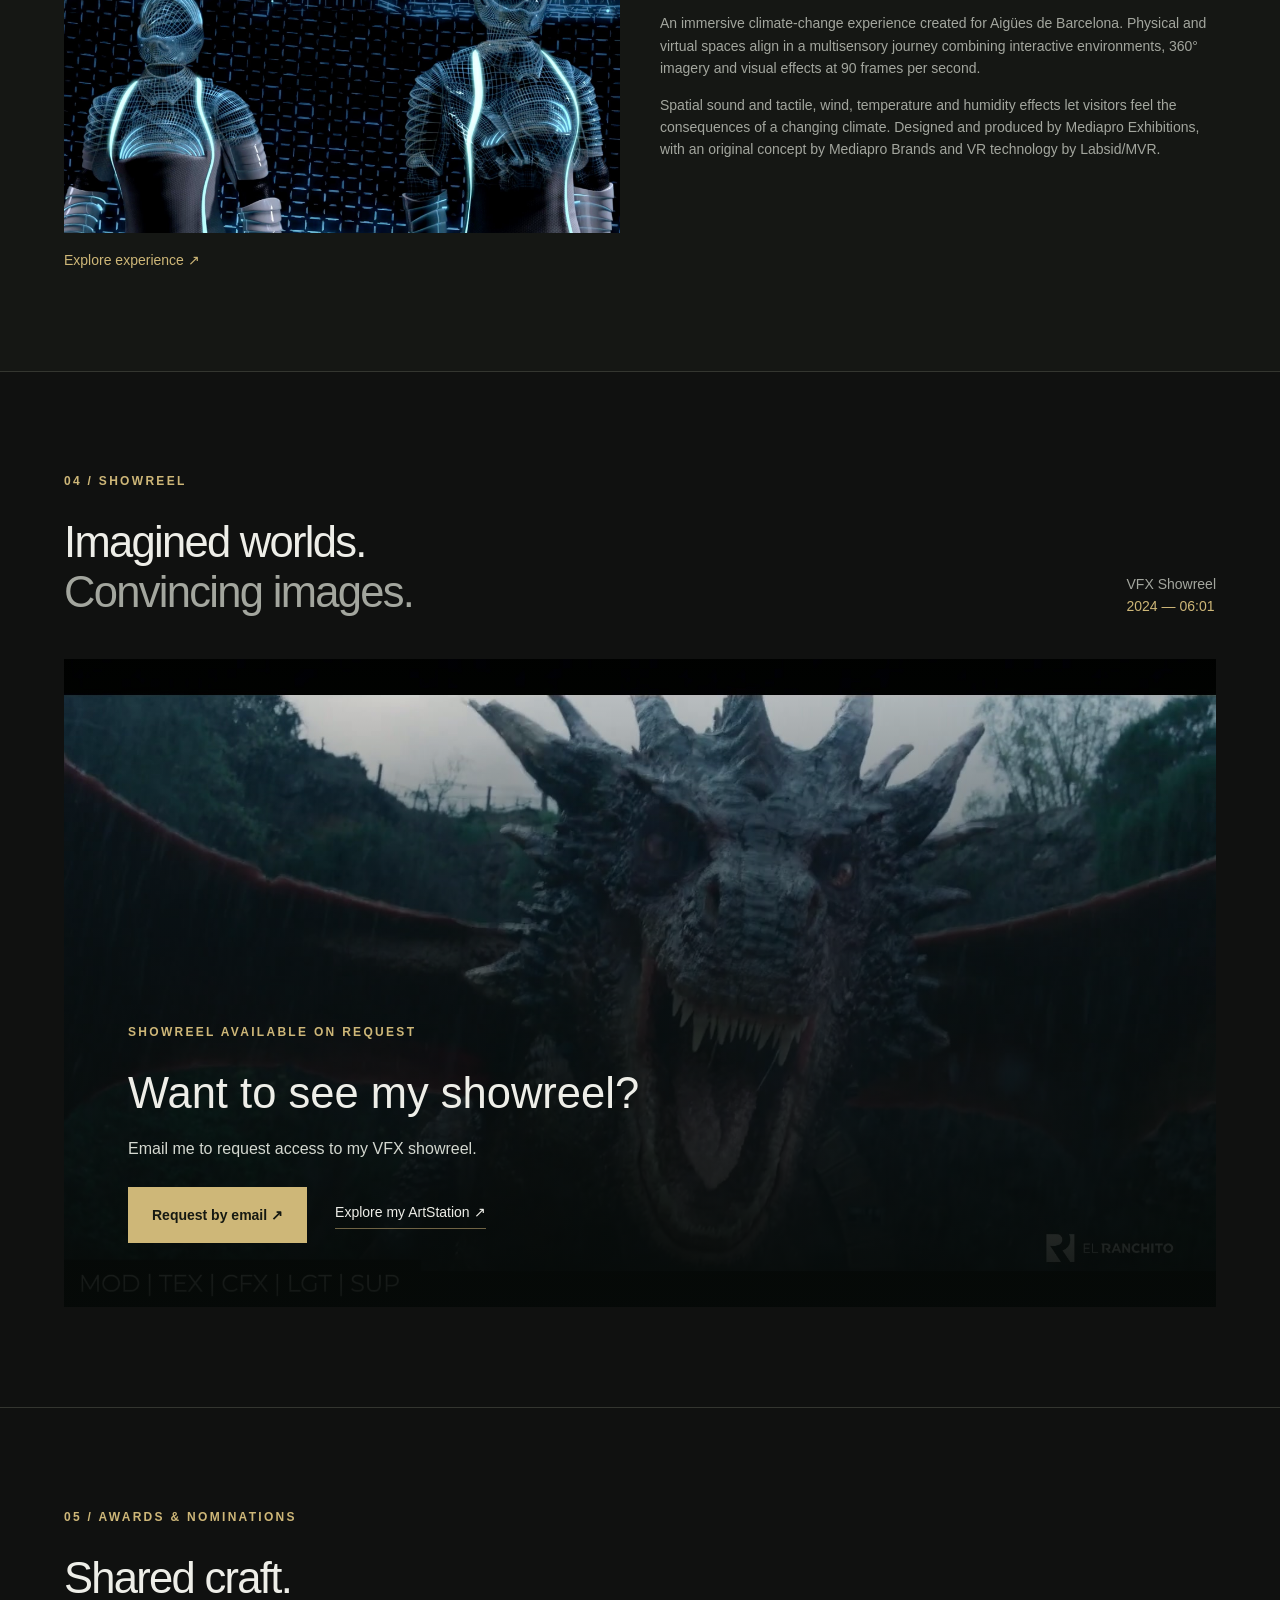
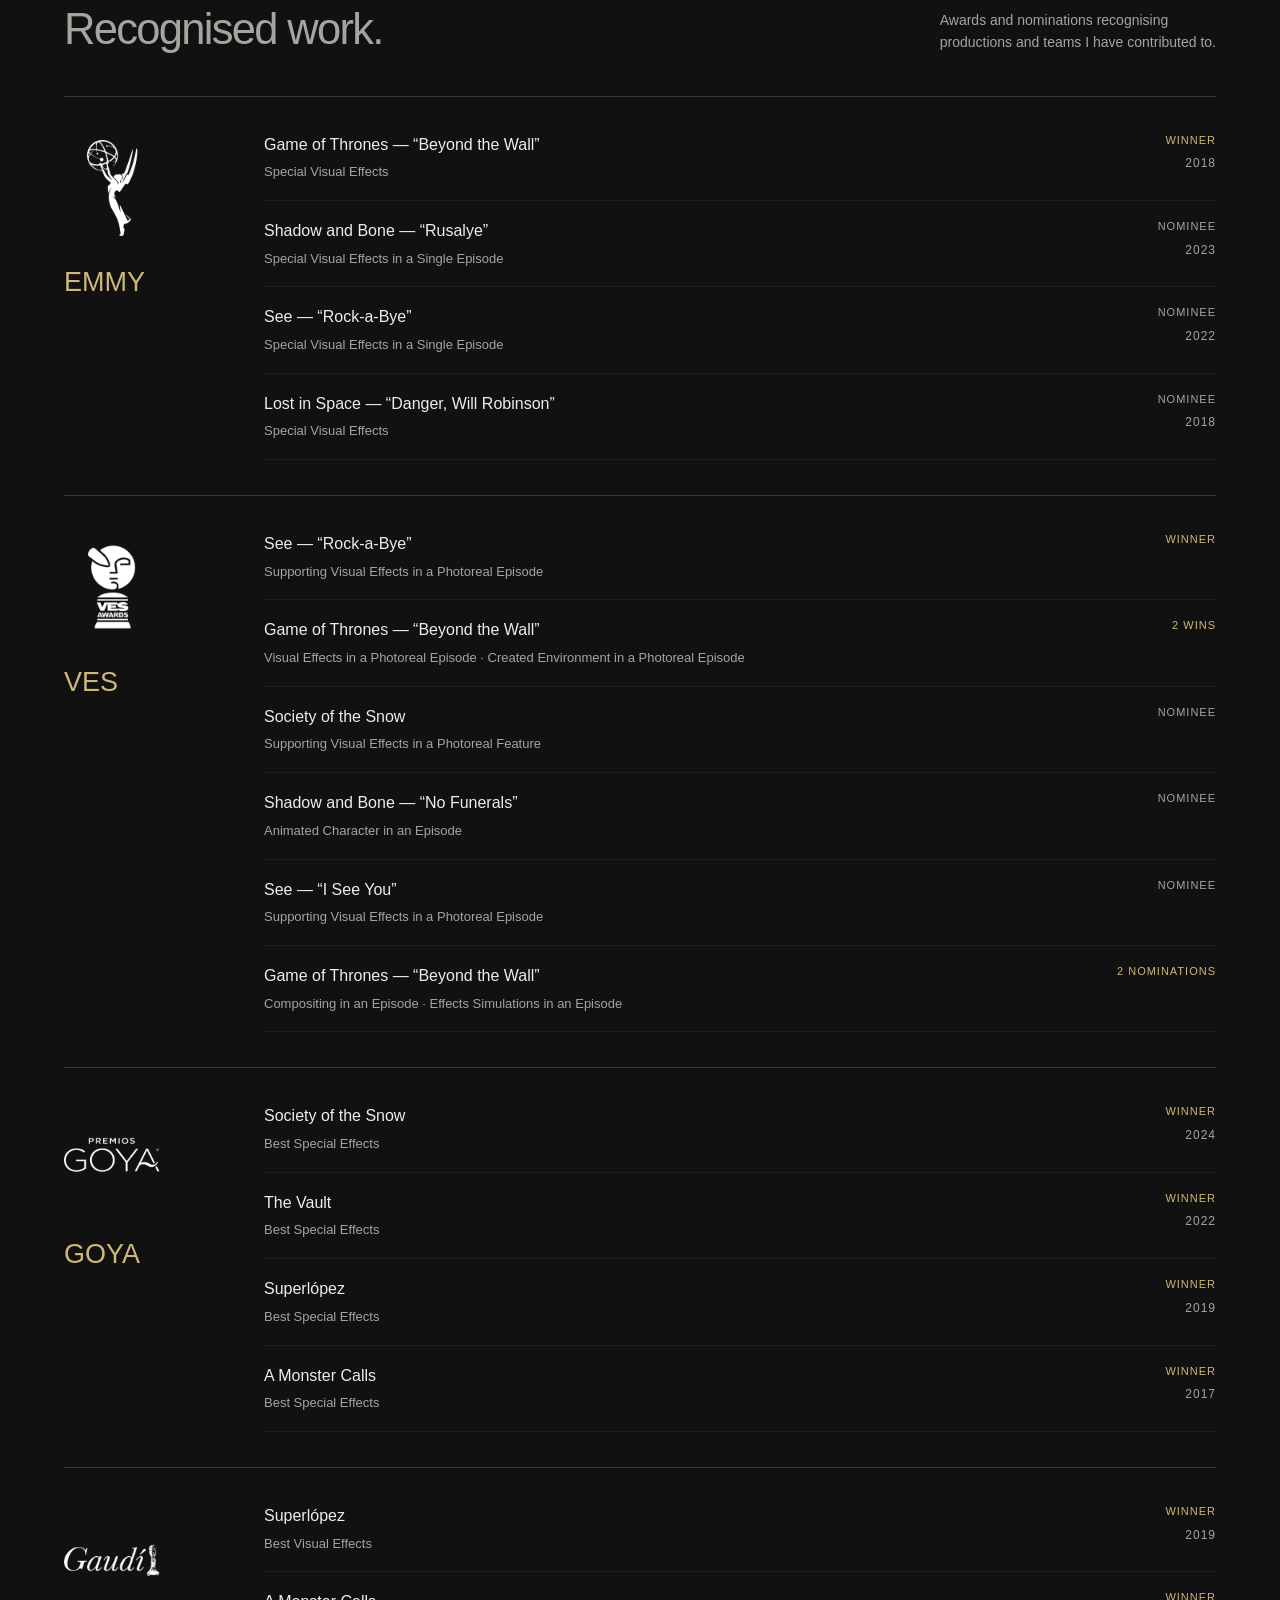
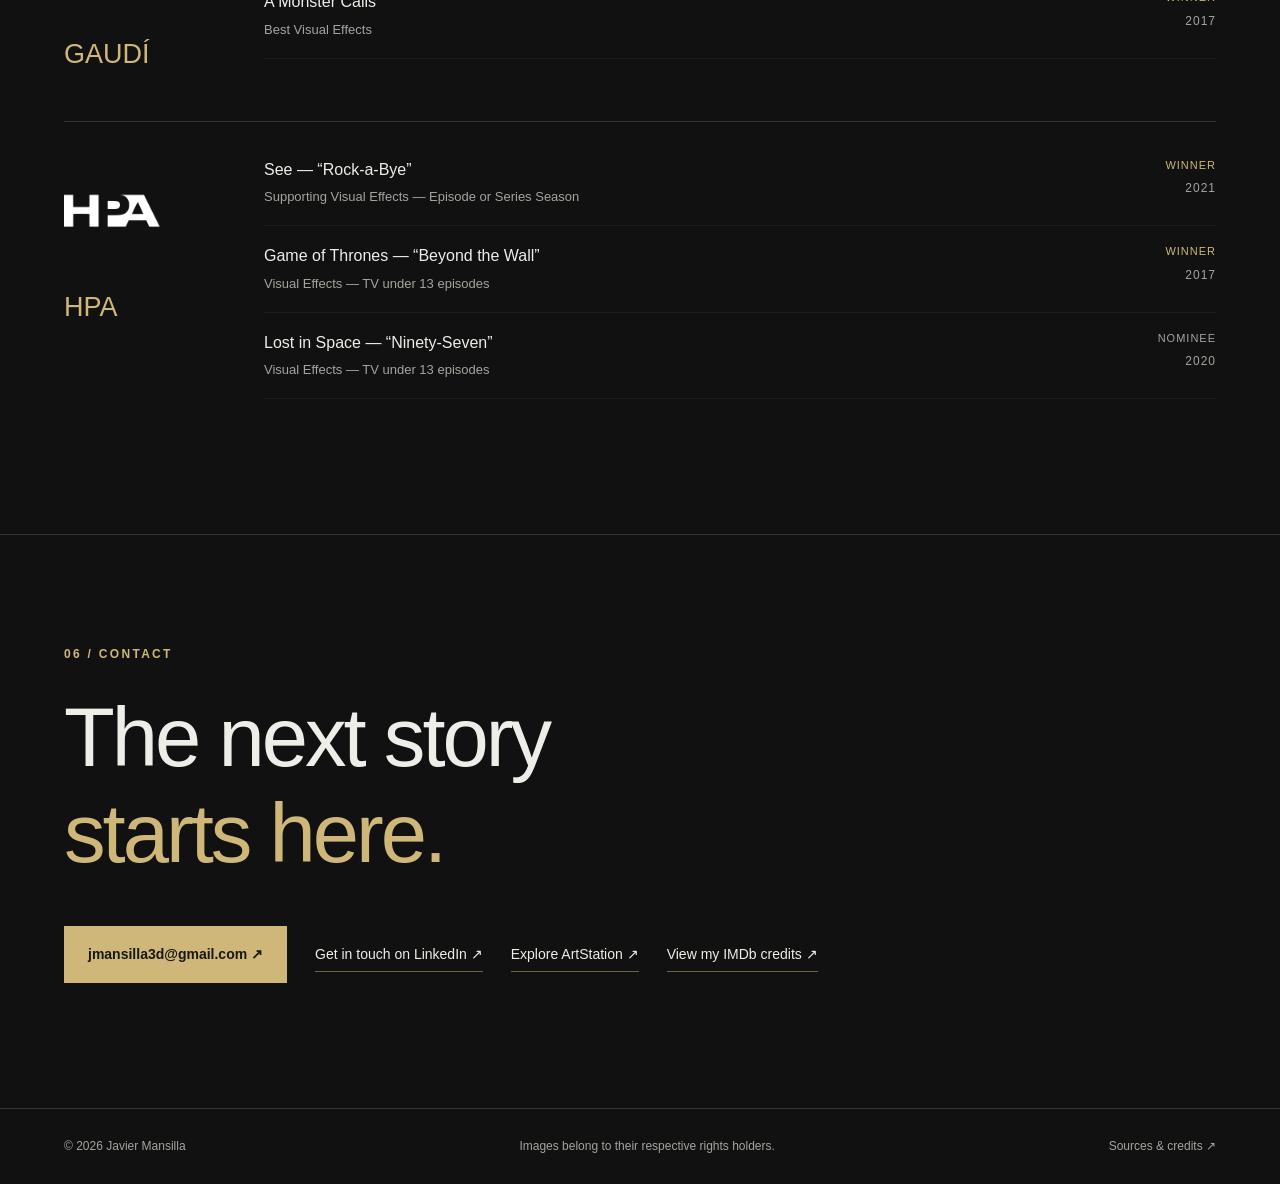
==== commit 9ca2c779: "Remove dark overlay from About background" ====
--- a/index.html
+++ b/index.html
@@ -1,5 +1,5 @@
 <!doctype html>
-<html lang="en"><head><meta charset="utf-8"><meta name="viewport" content="width=device-width, initial-scale=1"><meta name="description" content="Javier Mansilla — VFX Supervisor. Selected work in feature films, television, animation and cinematics. Request the 2024 showreel."><title>Javier Mansilla — VFX Supervisor</title><link rel="stylesheet" href="styles.css?v=9"></head>
+<html lang="en"><head><meta charset="utf-8"><meta name="viewport" content="width=device-width, initial-scale=1"><meta name="description" content="Javier Mansilla — VFX Supervisor. Selected work in feature films, television, animation and cinematics. Request the 2024 showreel."><title>Javier Mansilla — VFX Supervisor</title><link rel="stylesheet" href="styles.css?v=10"></head>
 <body><a class="skip" href="#reel">Skip to content</a>
 <main><section class="hero" aria-labelledby="name"><nav class="hero-nav" aria-label="Main navigation"><a href="#work">Work</a><a href="#about">About</a><a href="#contact">Contact ↗</a></nav><img class="hero-image" src="hero.jpg?v=2" alt="Dragon shot from Javier Mansilla’s VFX showreel"><video id="hero-video" class="hero-video" muted loop playsinline preload="none" poster="hero.jpg?v=2" aria-hidden="true" tabindex="-1" data-src="hero-loop-v2-1080p.mp4"></video><div class="hero-shade"></div><div class="hero-copy"><p class="eyebrow">FILM · TELEVISION · ANIMATION</p><h1 id="name">JAVIER<br>MANSILLA<span class="gold">.</span></h1><p class="role">VFX Supervisor</p><a class="button" href="#reel">Request showreel <span>↗</span></a></div><button id="hero-motion" class="hero-motion" aria-label="Pause background video" hidden>Pause motion Ⅱ</button><div class="hero-bottom"><span>VISUAL EFFECTS / FROM VISION TO FINAL FRAME</span><span>BARCELONA / SPAIN</span><a href="#reel" aria-label="Explore portfolio">↓</a></div></section>
 <section id="about" class="section about"><video id="about-video" class="about-video" muted loop playsinline preload="none" poster="about-poster.jpg" data-src="about-loop-1080p.mp4" aria-hidden="true" tabindex="-1"></video><button id="about-motion" class="about-motion" aria-label="Pause About background video" hidden>Pause motion Ⅱ</button><div><p class="eyebrow">01 / ABOUT</p><h2>Creative vision.<br><span class="muted">Technical depth.</span></h2></div><div><p class="bio">I’m Javier Mansilla, a VFX Supervisor based in Barcelona, working across feature films, television, animation and full-CG cinematics. I bring 25+ years of experience in visual effects and animation.</p><p class="muted">My background combines VFX and CG supervision with hands-on experience across the production process. I bring an artistic eye and technical understanding to the work, helping directors turn ambitious ideas into images that serve the story.</p><p class="muted">Selected projects include <strong>Game of Thrones</strong>, <strong>Halo</strong>, <strong>John Wick: Chapter 3 – Parabellum</strong>, <strong>3 Body Problem</strong> and <strong>The Mandalorian — Season 1</strong>, alongside A Monster Calls, Warcraft, See and Locke & Key. My animation work includes Filmax’s Donkey Xote and Nocturna, alongside Stargate Unleashed and the No Pets Allowed film project.</p><div class="skills"><span>VFX Supervision</span><span>Creative Direction</span><span>CG Production</span><span>Pipeline & Workflow</span><span>Lighting & Look Development</span><span>Maya · Nuke · Houdini</span><span>Python - C++ - ComfyUI</span></div><a class="text-link" href="https://www.linkedin.com/in/javier-mansilla-b83a041" target="_blank" rel="noopener">Full profile on LinkedIn ↗</a><a class="text-link" href="https://www.artstation.com/javier_mansilla" target="_blank" rel="noopener">ArtStation ↗</a><a class="text-link" href="https://www.imdb.com/name/nm2338054/#credits" target="_blank" rel="noopener">IMDb credits ↗</a></div></section>
@@ -8,7 +8,7 @@
 <section id="reel" class="section reel-section"><div class="section-head"><div><p class="eyebrow">04 / SHOWREEL</p><h2>Imagined worlds.<br><span class="muted">Convincing images.</span></h2></div><p>VFX Showreel<br><span class="gold">2024 — 06:01</span></p></div><div class="reel-request"><img src="hero.jpg?v=2" alt="Dragon shot from Javier Mansilla’s showreel" loading="lazy"><div class="reel-request-copy"><p class="eyebrow">SHOWREEL AVAILABLE ON REQUEST</p><h3>Want to see my showreel?</h3><p>Email me to request access to my VFX showreel.</p><div class="reel-request-actions"><a class="button" href="mailto:jmansilla3d@gmail.com?subject=Showreel%20request">Request by email ↗</a><a class="text-link" href="https://www.artstation.com/javier_mansilla" target="_blank" rel="noopener">Explore my ArtStation ↗</a></div></div></div></section>
 <section class="section awards"><p class="eyebrow">05 / AWARDS & NOMINATIONS</p><div class="section-head"><h2>Shared craft.<br><span class="muted">Recognised work.</span></h2><p>Awards and nominations recognising<br>productions and teams I have contributed to.</p></div><article class="award-group"><div class="award-brand"><img src="award-1.png" alt="EMMY award" loading="lazy"><h3>EMMY</h3></div><ul><li><div><strong>Game of Thrones — “Beyond the Wall”</strong><p>Special Visual Effects</p></div><span class="award-status winner">Winner<small>2018</small></span></li><li><div><strong>Shadow and Bone — “Rusalye”</strong><p>Special Visual Effects in a Single Episode</p></div><span class="award-status nominee">Nominee<small>2023</small></span></li><li><div><strong>See — “Rock-a-Bye”</strong><p>Special Visual Effects in a Single Episode</p></div><span class="award-status nominee">Nominee<small>2022</small></span></li><li><div><strong>Lost in Space — “Danger, Will Robinson”</strong><p>Special Visual Effects</p></div><span class="award-status nominee">Nominee<small>2018</small></span></li></ul></article><article class="award-group"><div class="award-brand"><img src="award-5.png" alt="VES award" loading="lazy"><h3>VES</h3></div><ul><li><div><strong>See — “Rock-a-Bye”</strong><p>Supporting Visual Effects in a Photoreal Episode</p></div><span class="award-status winner">Winner</span></li><li><div><strong>Game of Thrones — “Beyond the Wall”</strong><p>Visual Effects in a Photoreal Episode · Created Environment in a Photoreal Episode</p></div><span class="award-status 2 wins">2 wins</span></li><li><div><strong>Society of the Snow</strong><p>Supporting Visual Effects in a Photoreal Feature</p></div><span class="award-status nominee">Nominee</span></li><li><div><strong>Shadow and Bone — “No Funerals”</strong><p>Animated Character in an Episode</p></div><span class="award-status nominee">Nominee</span></li><li><div><strong>See — “I See You”</strong><p>Supporting Visual Effects in a Photoreal Episode</p></div><span class="award-status nominee">Nominee</span></li><li><div><strong>Game of Thrones — “Beyond the Wall”</strong><p>Compositing in an Episode · Effects Simulations in an Episode</p></div><span class="award-status 2 nominations">2 nominations</span></li></ul></article><article class="award-group"><div class="award-brand"><img src="award-2.png" alt="GOYA award" loading="lazy"><h3>GOYA</h3></div><ul><li><div><strong>Society of the Snow</strong><p>Best Special Effects</p></div><span class="award-status winner">Winner<small>2024</small></span></li><li><div><strong>The Vault</strong><p>Best Special Effects</p></div><span class="award-status winner">Winner<small>2022</small></span></li><li><div><strong>Superlópez</strong><p>Best Special Effects</p></div><span class="award-status winner">Winner<small>2019</small></span></li><li><div><strong>A Monster Calls</strong><p>Best Special Effects</p></div><span class="award-status winner">Winner<small>2017</small></span></li></ul></article><article class="award-group"><div class="award-brand"><img src="award-4.png" alt="GAUDÍ award" loading="lazy"><h3>GAUDÍ</h3></div><ul><li><div><strong>Superlópez</strong><p>Best Visual Effects</p></div><span class="award-status winner">Winner<small>2019</small></span></li><li><div><strong>A Monster Calls</strong><p>Best Visual Effects</p></div><span class="award-status winner">Winner<small>2017</small></span></li></ul></article><article class="award-group"><div class="award-brand"><img src="award-3.png" alt="HPA award" loading="lazy"><h3>HPA</h3></div><ul><li><div><strong>See — “Rock-a-Bye”</strong><p>Supporting Visual Effects — Episode or Series Season</p></div><span class="award-status winner">Winner<small>2021</small></span></li><li><div><strong>Game of Thrones — “Beyond the Wall”</strong><p>Visual Effects — TV under 13 episodes</p></div><span class="award-status winner">Winner<small>2017</small></span></li><li><div><strong>Lost in Space — “Ninety-Seven”</strong><p>Visual Effects — TV under 13 episodes</p></div><span class="award-status nominee">Nominee<small>2020</small></span></li></ul></article></section>
 <section id="contact" class="section contact"><p class="eyebrow">06 / CONTACT</p><h2>The next story<br><span class="gold">starts here.</span></h2><a class="button" href="mailto:jmansilla3d@gmail.com">jmansilla3d@gmail.com ↗</a><a class="text-link" href="https://www.linkedin.com/in/javier-mansilla-b83a041" target="_blank" rel="noopener">Get in touch on LinkedIn ↗</a><a class="text-link" href="https://www.artstation.com/javier_mansilla" target="_blank" rel="noopener">Explore ArtStation ↗</a><a class="text-link" href="https://www.imdb.com/name/nm2338054/#credits" target="_blank" rel="noopener">View my IMDb credits ↗</a></section></main><footer><span>© <span id="year">2026</span> Javier Mansilla</span><span>Images belong to their respective rights holders.</span><a href="sources.html">Sources & credits ↗</a></footer>
-<dialog id="project-dialog"><button id="close-dialog" aria-label="Close project">×</button><img id="detail-image" alt=""><div class="dialog-content"><p class="eyebrow">SELECTED WORK</p><h2 id="detail-title"></h2><p id="detail-role"></p><div id="detail-gallery"></div><p id="detail-note" class="muted"></p><a id="detail-source" class="text-link" target="_blank" rel="noopener">View project source ↗</a></div></dialog><script src="projects.js?v=9"></script><script src="script.js?v=9"></script></body></html>
+<dialog id="project-dialog"><button id="close-dialog" aria-label="Close project">×</button><img id="detail-image" alt=""><div class="dialog-content"><p class="eyebrow">SELECTED WORK</p><h2 id="detail-title"></h2><p id="detail-role"></p><div id="detail-gallery"></div><p id="detail-note" class="muted"></p><a id="detail-source" class="text-link" target="_blank" rel="noopener">View project source ↗</a></div></dialog><script src="projects.js?v=10"></script><script src="script.js?v=10"></script></body></html>
 
 
 
--- a/styles.css
+++ b/styles.css
@@ -27,8 +27,8 @@
 
 .about{position:relative;isolation:isolate;overflow:hidden;padding-bottom:120px;background:#101110}
 .about-video{position:absolute;inset:0;width:100%;height:100%;max-height:none;aspect-ratio:auto;object-fit:cover;z-index:-2;pointer-events:none}
-.about::before{content:"";position:absolute;inset:0;z-index:-1;background:linear-gradient(90deg,rgba(8,12,10,.5),rgba(8,12,10,.86) 55%),linear-gradient(0deg,#101110,transparent 25%,transparent 80%,#101110)}
+
 .about .muted{color:#c4c8c1}.about .skills span{background:#10111088;border-color:#ffffff40}
 .about-motion{position:absolute;right:5%;bottom:30px;padding:9px 13px;border:1px solid #ffffff55;background:#101110aa;font-size:12px;color:#eee}.about-motion[hidden]{display:none}
-@media(max-width:800px){.about::before{background:#080c0adc}.about{padding-bottom:100px}}
+@media(max-width:800px){.about{padding-bottom:100px}}
 @media(prefers-reduced-motion:reduce){.about-video{display:none}}
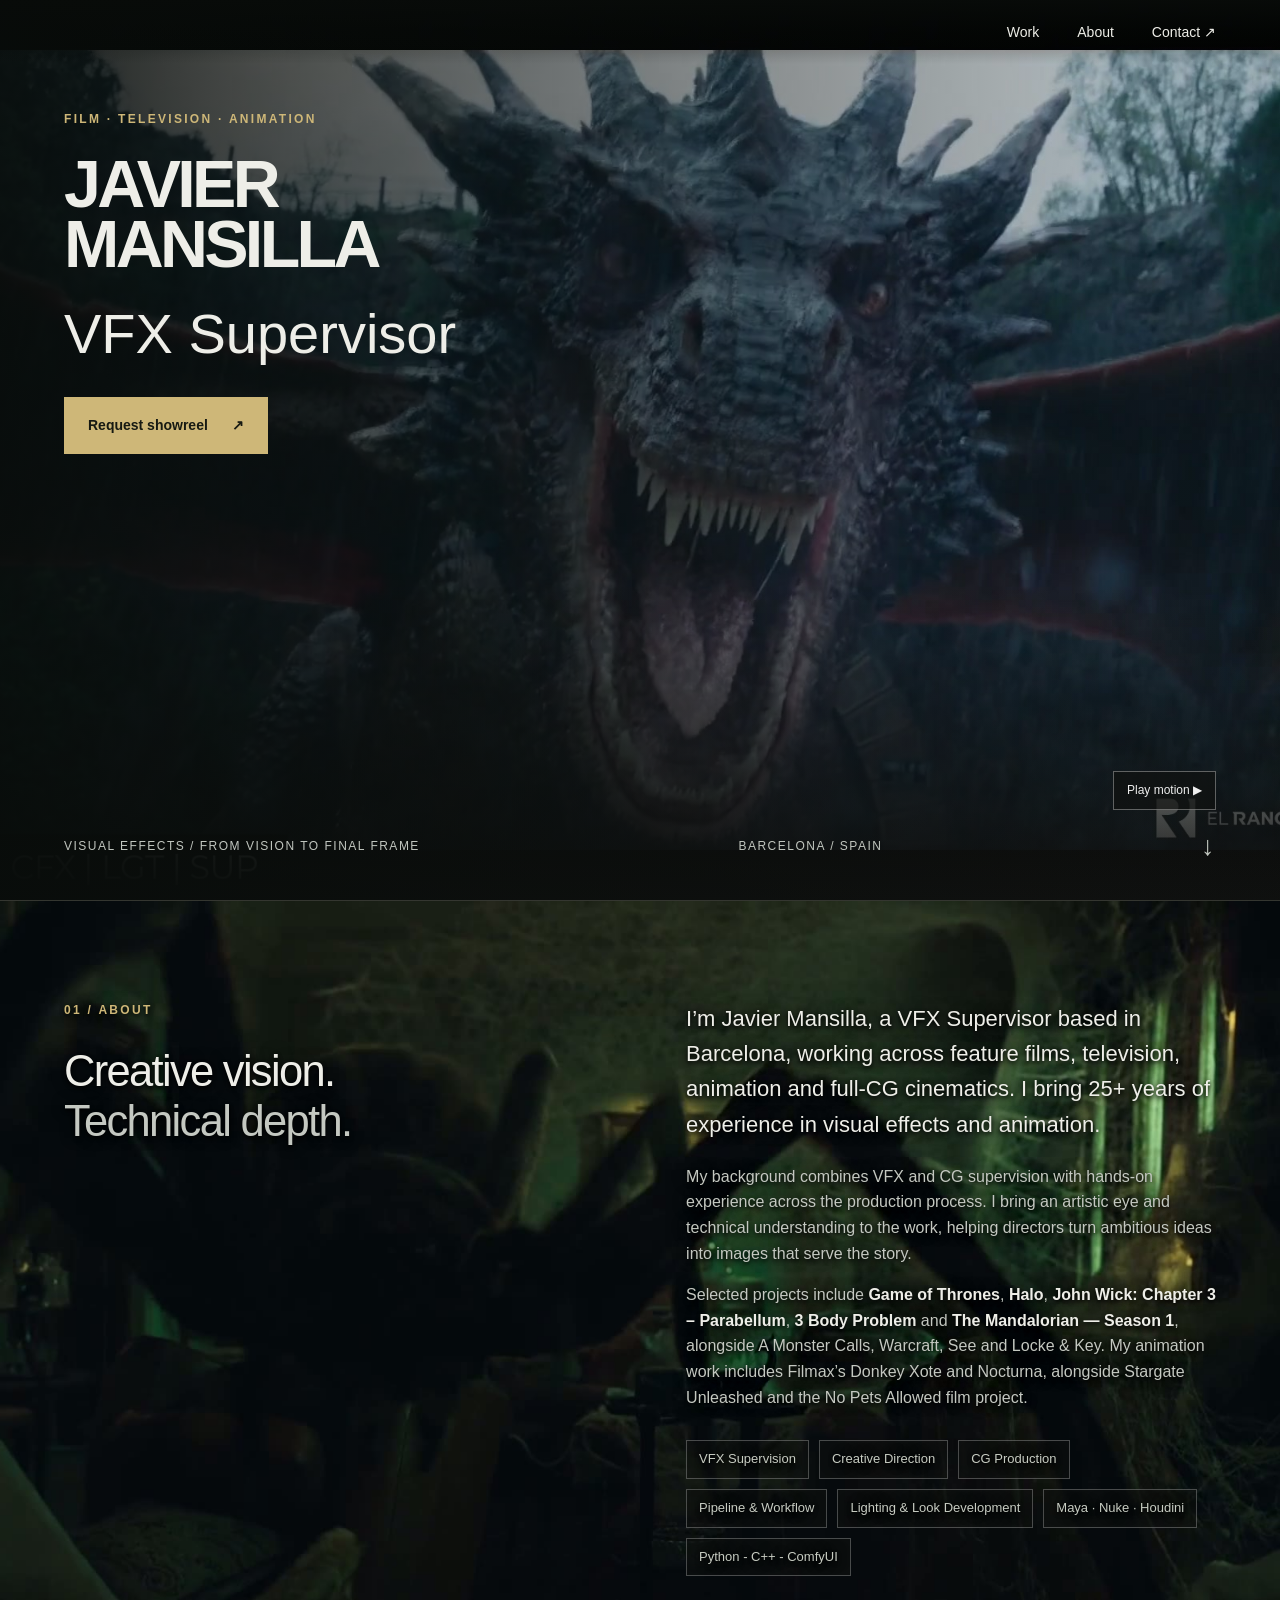
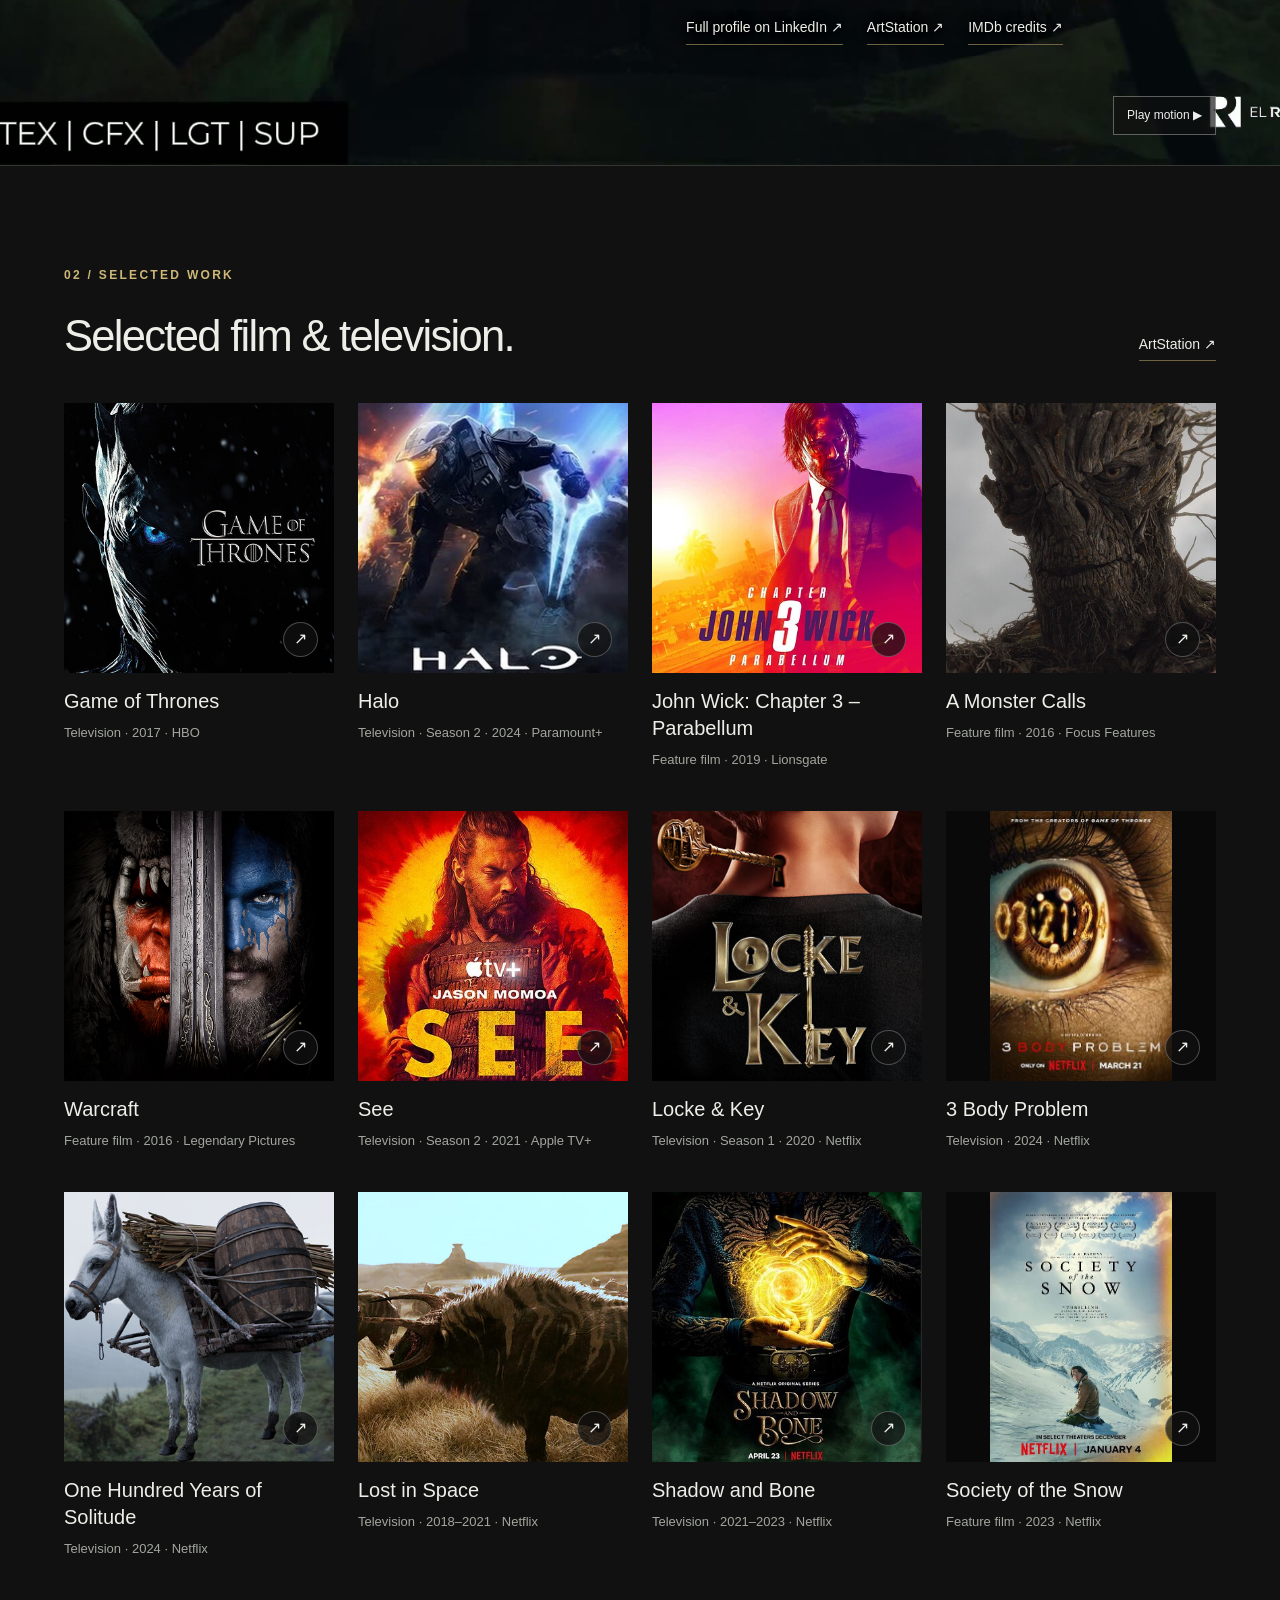
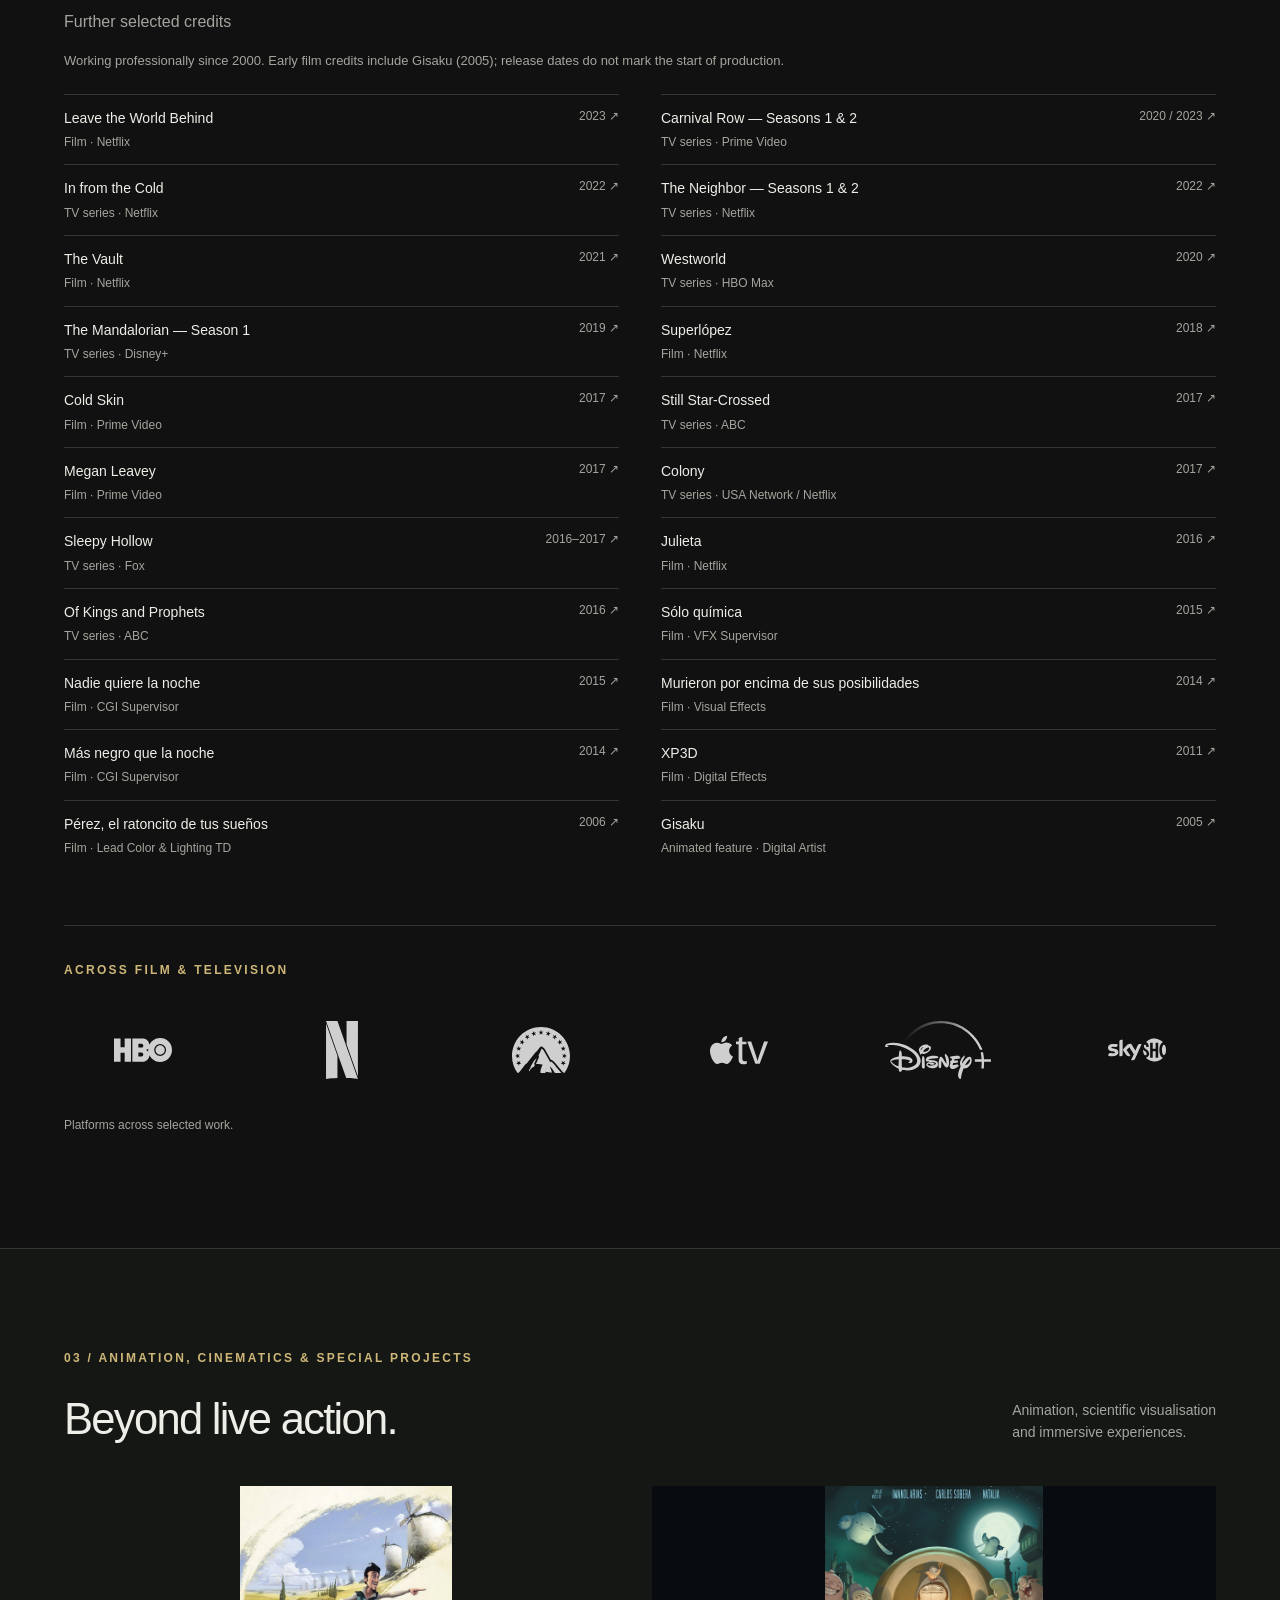
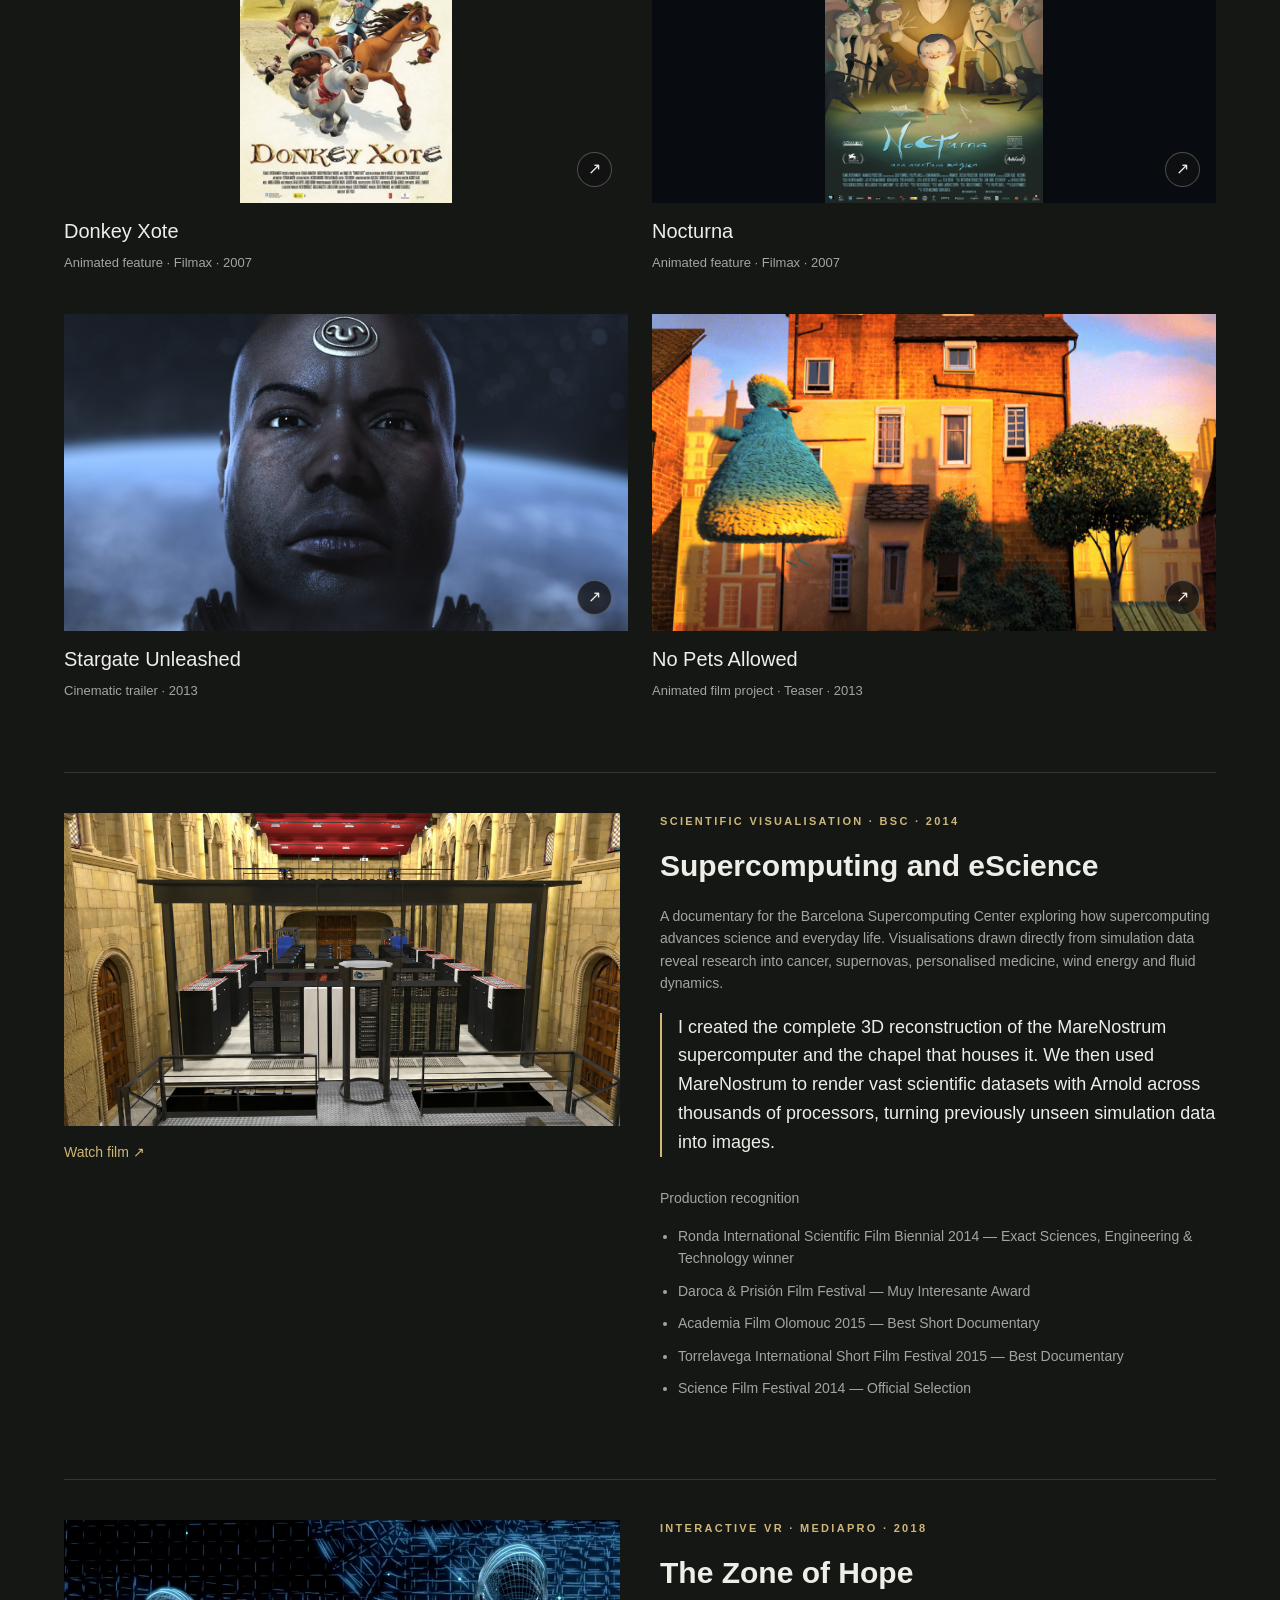
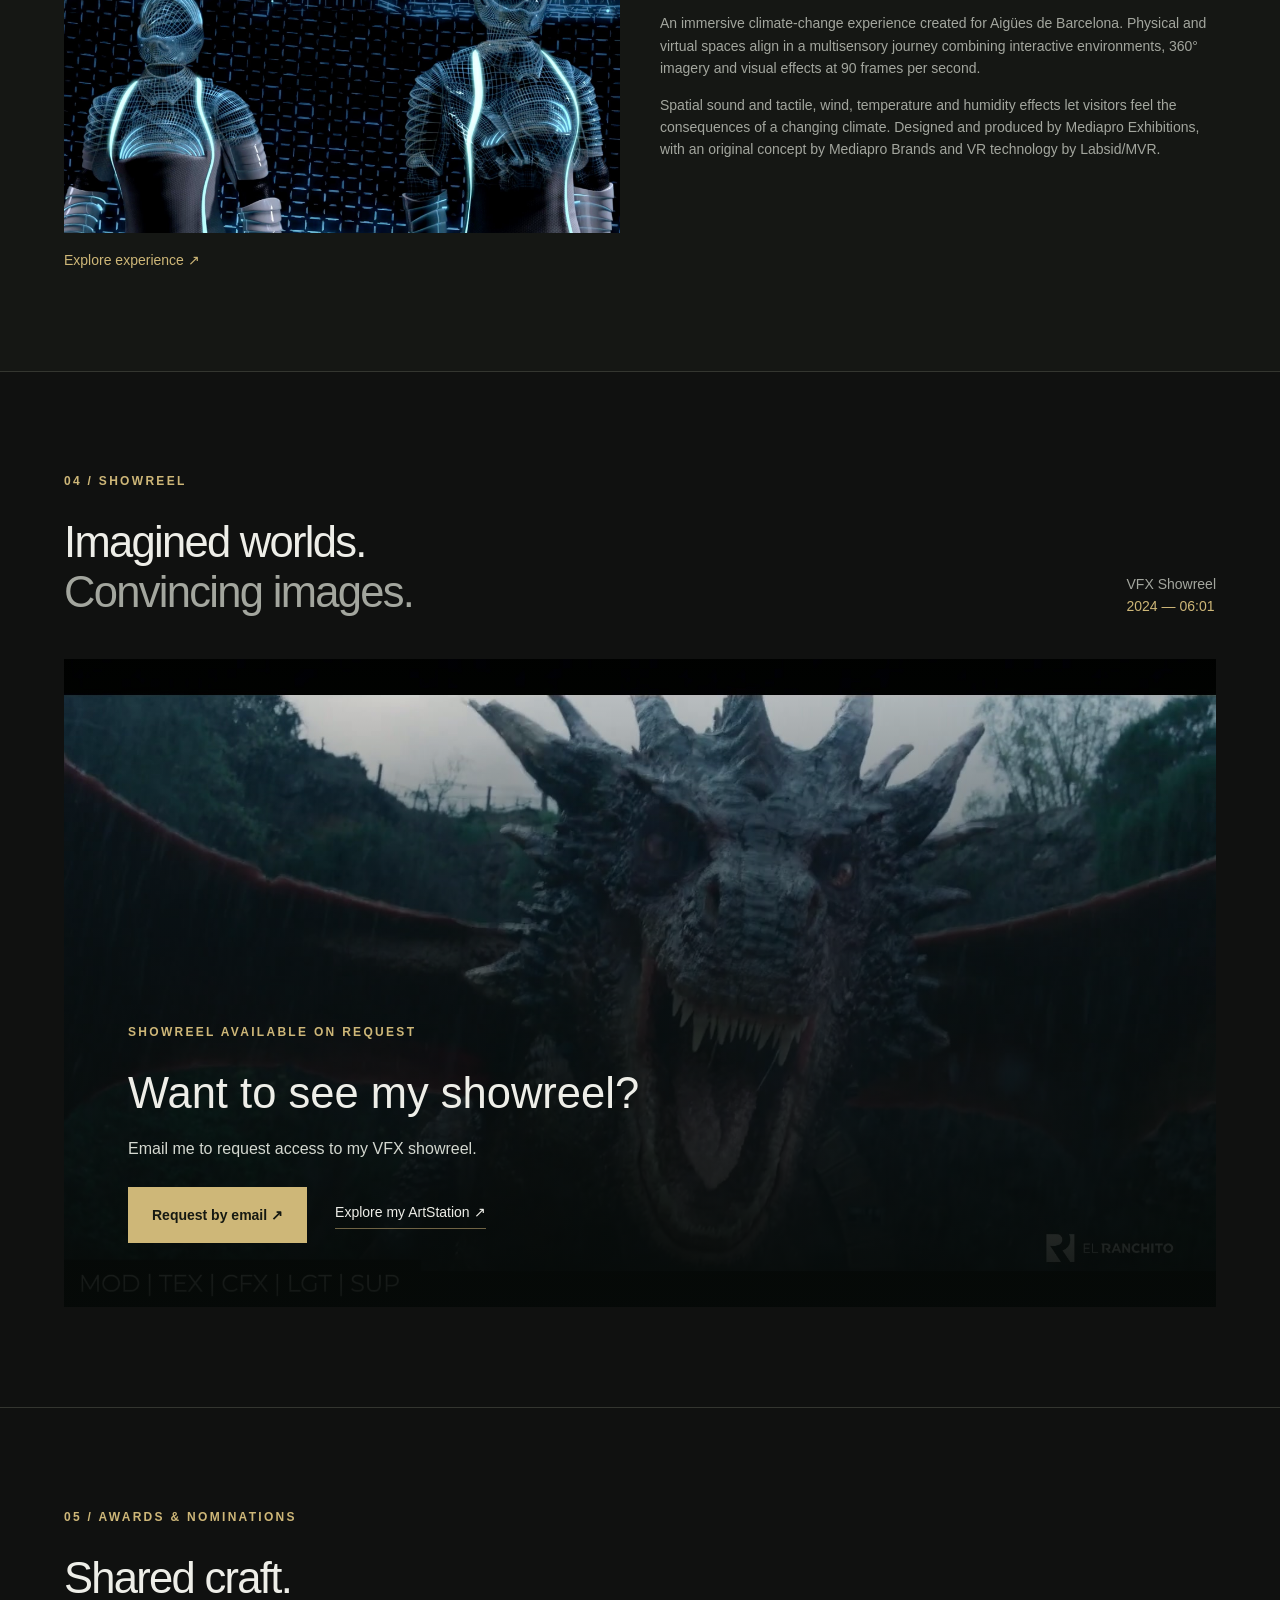
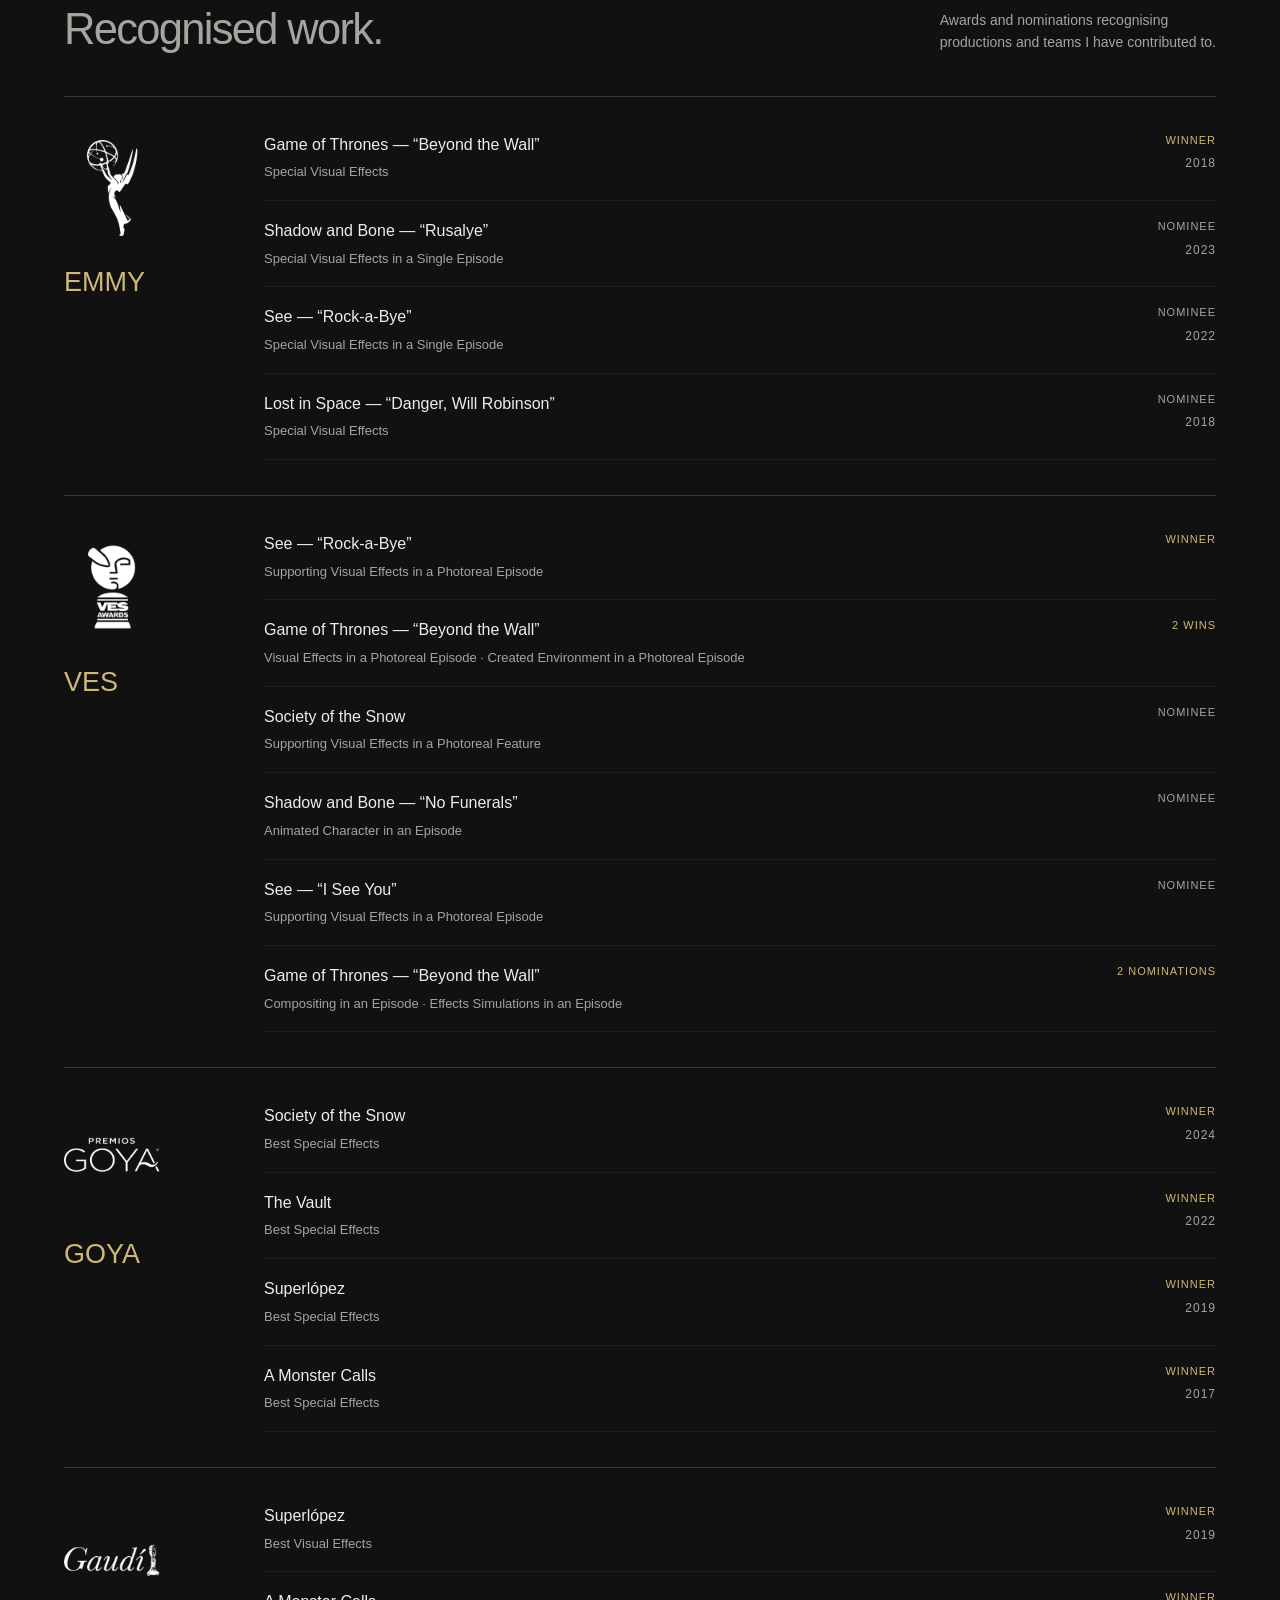
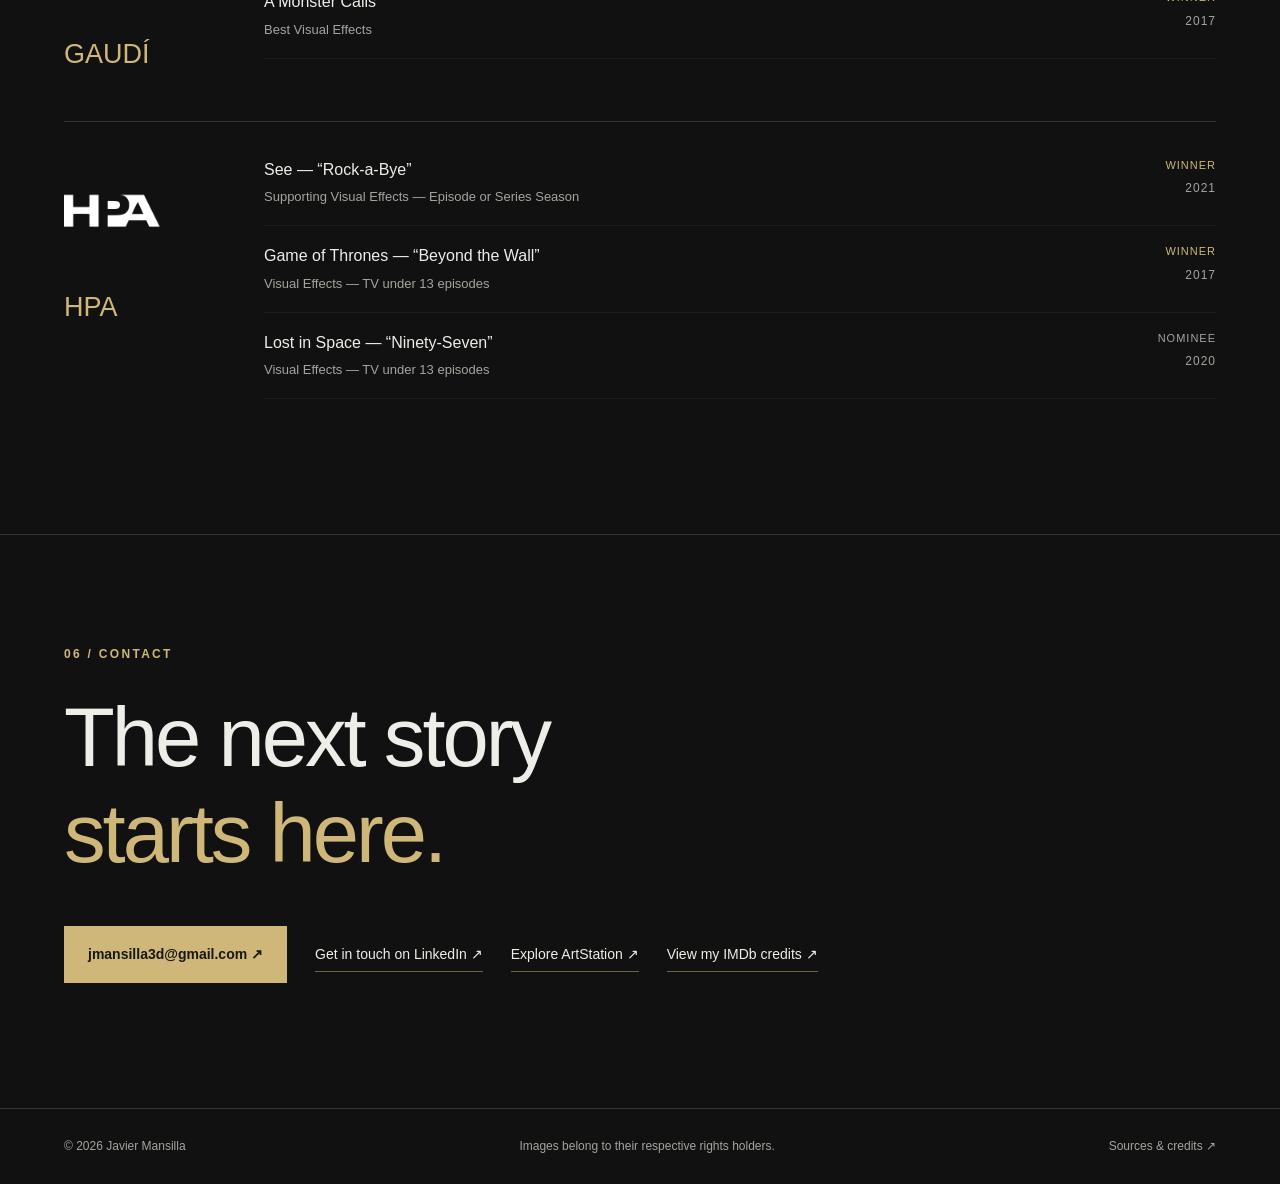
==== commit 53e1dacb: "Improve About text contrast and hero name" ====
--- a/index.html
+++ b/index.html
@@ -1,14 +1,14 @@
 <!doctype html>
-<html lang="en"><head><meta charset="utf-8"><meta name="viewport" content="width=device-width, initial-scale=1"><meta name="description" content="Javier Mansilla — VFX Supervisor. Selected work in feature films, television, animation and cinematics. Request the 2024 showreel."><title>Javier Mansilla — VFX Supervisor</title><link rel="stylesheet" href="styles.css?v=10"></head>
+<html lang="en"><head><meta charset="utf-8"><meta name="viewport" content="width=device-width, initial-scale=1"><meta name="description" content="Javier Mansilla — VFX Supervisor. Selected work in feature films, television, animation and cinematics. Request the 2024 showreel."><title>Javier Mansilla — VFX Supervisor</title><link rel="stylesheet" href="styles.css?v=11"></head>
 <body><a class="skip" href="#reel">Skip to content</a>
-<main><section class="hero" aria-labelledby="name"><nav class="hero-nav" aria-label="Main navigation"><a href="#work">Work</a><a href="#about">About</a><a href="#contact">Contact ↗</a></nav><img class="hero-image" src="hero.jpg?v=2" alt="Dragon shot from Javier Mansilla’s VFX showreel"><video id="hero-video" class="hero-video" muted loop playsinline preload="none" poster="hero.jpg?v=2" aria-hidden="true" tabindex="-1" data-src="hero-loop-v2-1080p.mp4"></video><div class="hero-shade"></div><div class="hero-copy"><p class="eyebrow">FILM · TELEVISION · ANIMATION</p><h1 id="name">JAVIER<br>MANSILLA<span class="gold">.</span></h1><p class="role">VFX Supervisor</p><a class="button" href="#reel">Request showreel <span>↗</span></a></div><button id="hero-motion" class="hero-motion" aria-label="Pause background video" hidden>Pause motion Ⅱ</button><div class="hero-bottom"><span>VISUAL EFFECTS / FROM VISION TO FINAL FRAME</span><span>BARCELONA / SPAIN</span><a href="#reel" aria-label="Explore portfolio">↓</a></div></section>
+<main><section class="hero" aria-labelledby="name"><nav class="hero-nav" aria-label="Main navigation"><a href="#work">Work</a><a href="#about">About</a><a href="#contact">Contact ↗</a></nav><img class="hero-image" src="hero.jpg?v=2" alt="Dragon shot from Javier Mansilla’s VFX showreel"><video id="hero-video" class="hero-video" muted loop playsinline preload="none" poster="hero.jpg?v=2" aria-hidden="true" tabindex="-1" data-src="hero-loop-v2-1080p.mp4"></video><div class="hero-shade"></div><div class="hero-copy"><p class="eyebrow">FILM · TELEVISION · ANIMATION</p><h1 id="name">JAVIER<br>MANSILLA</h1><p class="role">VFX Supervisor</p><a class="button" href="#reel">Request showreel <span>↗</span></a></div><button id="hero-motion" class="hero-motion" aria-label="Pause background video" hidden>Pause motion Ⅱ</button><div class="hero-bottom"><span>VISUAL EFFECTS / FROM VISION TO FINAL FRAME</span><span>BARCELONA / SPAIN</span><a href="#reel" aria-label="Explore portfolio">↓</a></div></section>
 <section id="about" class="section about"><video id="about-video" class="about-video" muted loop playsinline preload="none" poster="about-poster.jpg" data-src="about-loop-1080p.mp4" aria-hidden="true" tabindex="-1"></video><button id="about-motion" class="about-motion" aria-label="Pause About background video" hidden>Pause motion Ⅱ</button><div><p class="eyebrow">01 / ABOUT</p><h2>Creative vision.<br><span class="muted">Technical depth.</span></h2></div><div><p class="bio">I’m Javier Mansilla, a VFX Supervisor based in Barcelona, working across feature films, television, animation and full-CG cinematics. I bring 25+ years of experience in visual effects and animation.</p><p class="muted">My background combines VFX and CG supervision with hands-on experience across the production process. I bring an artistic eye and technical understanding to the work, helping directors turn ambitious ideas into images that serve the story.</p><p class="muted">Selected projects include <strong>Game of Thrones</strong>, <strong>Halo</strong>, <strong>John Wick: Chapter 3 – Parabellum</strong>, <strong>3 Body Problem</strong> and <strong>The Mandalorian — Season 1</strong>, alongside A Monster Calls, Warcraft, See and Locke & Key. My animation work includes Filmax’s Donkey Xote and Nocturna, alongside Stargate Unleashed and the No Pets Allowed film project.</p><div class="skills"><span>VFX Supervision</span><span>Creative Direction</span><span>CG Production</span><span>Pipeline & Workflow</span><span>Lighting & Look Development</span><span>Maya · Nuke · Houdini</span><span>Python - C++ - ComfyUI</span></div><a class="text-link" href="https://www.linkedin.com/in/javier-mansilla-b83a041" target="_blank" rel="noopener">Full profile on LinkedIn ↗</a><a class="text-link" href="https://www.artstation.com/javier_mansilla" target="_blank" rel="noopener">ArtStation ↗</a><a class="text-link" href="https://www.imdb.com/name/nm2338054/#credits" target="_blank" rel="noopener">IMDb credits ↗</a></div></section>
 <section id="work" class="section"><div class="section-head"><div><p class="eyebrow">02 / SELECTED WORK</p><h2>Selected film & television.</h2></div><a class="text-link" href="https://www.artstation.com/javier_mansilla" target="_blank" rel="noopener">ArtStation ↗</a></div><div id="projects" class="project-grid"></div><div class="credits"><h3>Further selected credits</h3><p class="credits-intro">Working professionally since 2000. Early film credits include Gisaku (2005); release dates do not mark the start of production.</p><div class="credits-grid"><a href="https://www.linkedin.com/in/javier-mansilla-b83a041" target="_blank" rel="noopener"><span>Leave the World Behind</span><span>Film · Netflix</span><span>2023 ↗</span></a><a href="https://www.linkedin.com/in/javier-mansilla-b83a041" target="_blank" rel="noopener"><span>Carnival Row — Seasons 1 &amp; 2</span><span>TV series · Prime Video</span><span>2020 / 2023 ↗</span></a><a href="https://www.linkedin.com/in/javier-mansilla-b83a041" target="_blank" rel="noopener"><span>In from the Cold</span><span>TV series · Netflix</span><span>2022 ↗</span></a><a href="https://www.linkedin.com/in/javier-mansilla-b83a041" target="_blank" rel="noopener"><span>The Neighbor — Seasons 1 &amp; 2</span><span>TV series · Netflix</span><span>2022 ↗</span></a><a href="https://www.linkedin.com/in/javier-mansilla-b83a041" target="_blank" rel="noopener"><span>The Vault</span><span>Film · Netflix</span><span>2021 ↗</span></a><a href="https://www.linkedin.com/in/javier-mansilla-b83a041" target="_blank" rel="noopener"><span>Westworld</span><span>TV series · HBO Max</span><span>2020 ↗</span></a><a href="https://www.linkedin.com/in/javier-mansilla-b83a041" target="_blank" rel="noopener"><span>The Mandalorian — Season 1</span><span>TV series · Disney+</span><span>2019 ↗</span></a><a href="https://www.linkedin.com/in/javier-mansilla-b83a041" target="_blank" rel="noopener"><span>Superlópez</span><span>Film · Netflix</span><span>2018 ↗</span></a><a href="https://www.linkedin.com/in/javier-mansilla-b83a041" target="_blank" rel="noopener"><span>Cold Skin</span><span>Film · Prime Video</span><span>2017 ↗</span></a><a href="https://www.linkedin.com/in/javier-mansilla-b83a041" target="_blank" rel="noopener"><span>Still Star-Crossed</span><span>TV series · ABC</span><span>2017 ↗</span></a><a href="https://www.linkedin.com/in/javier-mansilla-b83a041" target="_blank" rel="noopener"><span>Megan Leavey</span><span>Film · Prime Video</span><span>2017 ↗</span></a><a href="https://www.linkedin.com/in/javier-mansilla-b83a041" target="_blank" rel="noopener"><span>Colony</span><span>TV series · USA Network / Netflix</span><span>2017 ↗</span></a><a href="https://www.linkedin.com/in/javier-mansilla-b83a041" target="_blank" rel="noopener"><span>Sleepy Hollow</span><span>TV series · Fox</span><span>2016–2017 ↗</span></a><a href="https://www.linkedin.com/in/javier-mansilla-b83a041" target="_blank" rel="noopener"><span>Julieta</span><span>Film · Netflix</span><span>2016 ↗</span></a><a href="https://www.linkedin.com/in/javier-mansilla-b83a041" target="_blank" rel="noopener"><span>Of Kings and Prophets</span><span>TV series · ABC</span><span>2016 ↗</span></a><a href="https://www.imdb.com/title/tt3028418/" target="_blank" rel="noopener"><span>Sólo química</span><span>Film · VFX Supervisor</span><span>2015 ↗</span></a><a href="https://www.imdb.com/title/tt2735996/" target="_blank" rel="noopener"><span>Nadie quiere la noche</span><span>Film · CGI Supervisor</span><span>2015 ↗</span></a><a href="https://www.imdb.com/title/tt2365576/" target="_blank" rel="noopener"><span>Murieron por encima de sus posibilidades</span><span>Film · Visual Effects</span><span>2014 ↗</span></a><a href="https://www.imdb.com/title/tt3450116/" target="_blank" rel="noopener"><span>Más negro que la noche</span><span>Film · CGI Supervisor</span><span>2014 ↗</span></a><a href="https://www.imdb.com/title/tt1838618/" target="_blank" rel="noopener"><span>XP3D</span><span>Film · Digital Effects</span><span>2011 ↗</span></a><a href="https://www.imdb.com/title/tt0458076/" target="_blank" rel="noopener"><span>Pérez, el ratoncito de tus sueños</span><span>Film · Lead Color &amp; Lighting TD</span><span>2006 ↗</span></a><a href="https://www.imdb.com/title/tt0446701/" target="_blank" rel="noopener"><span>Gisaku</span><span>Animated feature · Digital Artist</span><span>2005 ↗</span></a></div></div><div class="platforms"><p class="eyebrow">ACROSS FILM & TELEVISION</p><div class="platform-logos"><img src="logo-hbo.svg" alt="HBO" title="HBO" loading="lazy"><img src="logo-netflix.svg" alt="Netflix" title="Netflix" loading="lazy"><img src="logo-paramountplus.svg" alt="Paramount+" title="Paramount+" loading="lazy"><img src="logo-appletv.svg" alt="Apple TV+" title="Apple TV+" loading="lazy"><img src="logo-disneyplus.svg" alt="Disney+" title="Disney+" loading="lazy"><img src="logo-skyshowtime.svg" alt="SkyShowtime" title="SkyShowtime" loading="lazy"></div><p>Platforms across selected work.</p></div></section>
 <section id="animation" class="section creatures"><div class="section-head"><div><p class="eyebrow">03 / ANIMATION, CINEMATICS & SPECIAL PROJECTS</p><h2>Beyond live action.</h2></div><p>Animation, scientific visualisation<br>and immersive experiences.</p></div><div id="animation-projects" class="project-grid animation-grid"></div><div class="special-projects"><article class="special-project"><a href="https://www.youtube.com/watch?v=S9YPcPtPsuY" target="_blank" rel="noopener"><img src="marenostrum-clean.jpg" alt="MareNostrum supercomputer and chapel — full 3D reconstruction by Javier Mansilla" loading="lazy"><span>Watch film ↗</span></a><div><p class="eyebrow">SCIENTIFIC VISUALISATION · BSC · 2014</p><h3>Supercomputing and eScience</h3><p>A documentary for the Barcelona Supercomputing Center exploring how supercomputing advances science and everyday life. Visualisations drawn directly from simulation data reveal research into cancer, supernovas, personalised medicine, wind energy and fluid dynamics.</p><p class="special-highlight">I created the complete 3D reconstruction of the MareNostrum supercomputer and the chapel that houses it. We then used MareNostrum to render vast scientific datasets with Arnold across thousands of processors, turning previously unseen simulation data into images.</p><p class="small-note">Production recognition</p><ul><li>Ronda International Scientific Film Biennial 2014 — Exact Sciences, Engineering & Technology winner</li><li>Daroca & Prisión Film Festival — Muy Interesante Award</li><li>Academia Film Olomouc 2015 — Best Short Documentary</li><li>Torrelavega International Short Film Festival 2015 — Best Documentary</li><li>Science Film Festival 2014 — Official Selection</li></ul></div></article><article class="special-project"><button type="button" id="zoh-project" class="special-project-trigger" aria-label="Explore The Zone of Hope"><img src="zoh.jpg" alt="The Zone of Hope — Mediapro Exhibitions immersive experience" loading="lazy"><span>Explore experience ↗</span></button><div><p class="eyebrow">INTERACTIVE VR · MEDIAPRO · 2018</p><h3>The Zone of Hope</h3><p>An immersive climate-change experience created for Aigües de Barcelona. Physical and virtual spaces align in a multisensory journey combining interactive environments, 360° imagery and visual effects at 90 frames per second.</p><p>Spatial sound and tactile, wind, temperature and humidity effects let visitors feel the consequences of a changing climate. Designed and produced by Mediapro Exhibitions, with an original concept by Mediapro Brands and VR technology by Labsid/MVR.</p></div></article></div></section>
 <section id="reel" class="section reel-section"><div class="section-head"><div><p class="eyebrow">04 / SHOWREEL</p><h2>Imagined worlds.<br><span class="muted">Convincing images.</span></h2></div><p>VFX Showreel<br><span class="gold">2024 — 06:01</span></p></div><div class="reel-request"><img src="hero.jpg?v=2" alt="Dragon shot from Javier Mansilla’s showreel" loading="lazy"><div class="reel-request-copy"><p class="eyebrow">SHOWREEL AVAILABLE ON REQUEST</p><h3>Want to see my showreel?</h3><p>Email me to request access to my VFX showreel.</p><div class="reel-request-actions"><a class="button" href="mailto:jmansilla3d@gmail.com?subject=Showreel%20request">Request by email ↗</a><a class="text-link" href="https://www.artstation.com/javier_mansilla" target="_blank" rel="noopener">Explore my ArtStation ↗</a></div></div></div></section>
 <section class="section awards"><p class="eyebrow">05 / AWARDS & NOMINATIONS</p><div class="section-head"><h2>Shared craft.<br><span class="muted">Recognised work.</span></h2><p>Awards and nominations recognising<br>productions and teams I have contributed to.</p></div><article class="award-group"><div class="award-brand"><img src="award-1.png" alt="EMMY award" loading="lazy"><h3>EMMY</h3></div><ul><li><div><strong>Game of Thrones — “Beyond the Wall”</strong><p>Special Visual Effects</p></div><span class="award-status winner">Winner<small>2018</small></span></li><li><div><strong>Shadow and Bone — “Rusalye”</strong><p>Special Visual Effects in a Single Episode</p></div><span class="award-status nominee">Nominee<small>2023</small></span></li><li><div><strong>See — “Rock-a-Bye”</strong><p>Special Visual Effects in a Single Episode</p></div><span class="award-status nominee">Nominee<small>2022</small></span></li><li><div><strong>Lost in Space — “Danger, Will Robinson”</strong><p>Special Visual Effects</p></div><span class="award-status nominee">Nominee<small>2018</small></span></li></ul></article><article class="award-group"><div class="award-brand"><img src="award-5.png" alt="VES award" loading="lazy"><h3>VES</h3></div><ul><li><div><strong>See — “Rock-a-Bye”</strong><p>Supporting Visual Effects in a Photoreal Episode</p></div><span class="award-status winner">Winner</span></li><li><div><strong>Game of Thrones — “Beyond the Wall”</strong><p>Visual Effects in a Photoreal Episode · Created Environment in a Photoreal Episode</p></div><span class="award-status 2 wins">2 wins</span></li><li><div><strong>Society of the Snow</strong><p>Supporting Visual Effects in a Photoreal Feature</p></div><span class="award-status nominee">Nominee</span></li><li><div><strong>Shadow and Bone — “No Funerals”</strong><p>Animated Character in an Episode</p></div><span class="award-status nominee">Nominee</span></li><li><div><strong>See — “I See You”</strong><p>Supporting Visual Effects in a Photoreal Episode</p></div><span class="award-status nominee">Nominee</span></li><li><div><strong>Game of Thrones — “Beyond the Wall”</strong><p>Compositing in an Episode · Effects Simulations in an Episode</p></div><span class="award-status 2 nominations">2 nominations</span></li></ul></article><article class="award-group"><div class="award-brand"><img src="award-2.png" alt="GOYA award" loading="lazy"><h3>GOYA</h3></div><ul><li><div><strong>Society of the Snow</strong><p>Best Special Effects</p></div><span class="award-status winner">Winner<small>2024</small></span></li><li><div><strong>The Vault</strong><p>Best Special Effects</p></div><span class="award-status winner">Winner<small>2022</small></span></li><li><div><strong>Superlópez</strong><p>Best Special Effects</p></div><span class="award-status winner">Winner<small>2019</small></span></li><li><div><strong>A Monster Calls</strong><p>Best Special Effects</p></div><span class="award-status winner">Winner<small>2017</small></span></li></ul></article><article class="award-group"><div class="award-brand"><img src="award-4.png" alt="GAUDÍ award" loading="lazy"><h3>GAUDÍ</h3></div><ul><li><div><strong>Superlópez</strong><p>Best Visual Effects</p></div><span class="award-status winner">Winner<small>2019</small></span></li><li><div><strong>A Monster Calls</strong><p>Best Visual Effects</p></div><span class="award-status winner">Winner<small>2017</small></span></li></ul></article><article class="award-group"><div class="award-brand"><img src="award-3.png" alt="HPA award" loading="lazy"><h3>HPA</h3></div><ul><li><div><strong>See — “Rock-a-Bye”</strong><p>Supporting Visual Effects — Episode or Series Season</p></div><span class="award-status winner">Winner<small>2021</small></span></li><li><div><strong>Game of Thrones — “Beyond the Wall”</strong><p>Visual Effects — TV under 13 episodes</p></div><span class="award-status winner">Winner<small>2017</small></span></li><li><div><strong>Lost in Space — “Ninety-Seven”</strong><p>Visual Effects — TV under 13 episodes</p></div><span class="award-status nominee">Nominee<small>2020</small></span></li></ul></article></section>
 <section id="contact" class="section contact"><p class="eyebrow">06 / CONTACT</p><h2>The next story<br><span class="gold">starts here.</span></h2><a class="button" href="mailto:jmansilla3d@gmail.com">jmansilla3d@gmail.com ↗</a><a class="text-link" href="https://www.linkedin.com/in/javier-mansilla-b83a041" target="_blank" rel="noopener">Get in touch on LinkedIn ↗</a><a class="text-link" href="https://www.artstation.com/javier_mansilla" target="_blank" rel="noopener">Explore ArtStation ↗</a><a class="text-link" href="https://www.imdb.com/name/nm2338054/#credits" target="_blank" rel="noopener">View my IMDb credits ↗</a></section></main><footer><span>© <span id="year">2026</span> Javier Mansilla</span><span>Images belong to their respective rights holders.</span><a href="sources.html">Sources & credits ↗</a></footer>
-<dialog id="project-dialog"><button id="close-dialog" aria-label="Close project">×</button><img id="detail-image" alt=""><div class="dialog-content"><p class="eyebrow">SELECTED WORK</p><h2 id="detail-title"></h2><p id="detail-role"></p><div id="detail-gallery"></div><p id="detail-note" class="muted"></p><a id="detail-source" class="text-link" target="_blank" rel="noopener">View project source ↗</a></div></dialog><script src="projects.js?v=10"></script><script src="script.js?v=10"></script></body></html>
+<dialog id="project-dialog"><button id="close-dialog" aria-label="Close project">×</button><img id="detail-image" alt=""><div class="dialog-content"><p class="eyebrow">SELECTED WORK</p><h2 id="detail-title"></h2><p id="detail-role"></p><div id="detail-gallery"></div><p id="detail-note" class="muted"></p><a id="detail-source" class="text-link" target="_blank" rel="noopener">View project source ↗</a></div></dialog><script src="projects.js?v=11"></script><script src="script.js?v=11"></script></body></html>
 
 
 
--- a/styles.css
+++ b/styles.css
@@ -10,9 +10,9 @@
 .hero-video{position:absolute;inset:0;width:100%;height:100%;max-height:none;object-fit:cover;object-position:65% center;aspect-ratio:auto;pointer-events:none;background:transparent}.hero-motion{position:absolute;right:5%;bottom:90px;z-index:2;padding:9px 13px;border:1px solid #ffffff55;background:#101110aa;font-size:12px;color:#eee}.hero-motion[hidden]{display:none}@media(max-width:800px){.hero-video{object-position:60% center}}@media(prefers-reduced-motion:reduce){.hero-video{display:none}}
 
 /* Requested hero hierarchy: half-size name, double-size professional title. */
-.hero h1{font-size:clamp(36px,4.15vw,70px)}.role{font-size:56px;line-height:1.12}.project-grid:not(.animation-grid) .project-visual{aspect-ratio:1/1}
-@media(max-width:800px){.hero h1{font-size:clamp(32px,6vw,48px)}}
-@media(max-width:440px){.hero h1{font-size:8vw}.role{font-size:48px}}
+.hero h1{font-size:clamp(45px,5.1875vw,87.5px)}.role{font-size:56px;line-height:1.12}.project-grid:not(.animation-grid) .project-visual{aspect-ratio:1/1}
+@media(max-width:800px){.hero h1{font-size:clamp(40px,7.5vw,60px)}}
+@media(max-width:440px){.hero h1{font-size:10vw}.role{font-size:48px}}
 
 .platform-logos{display:grid;grid-template-columns:repeat(6,minmax(0,1fr));align-items:center;gap:40px;padding:15px 0 25px}.platform-logos img{width:100%;height:58px;object-fit:contain;filter:brightness(0) invert(1);opacity:.8}.special-projects{margin-top:70px;display:grid;gap:64px}.special-project{display:grid;grid-template-columns:1fr 1fr;gap:40px;border-top:1px solid var(--line);padding-top:40px;align-items:start}.special-project>a{position:relative}.special-project img{width:100%;aspect-ratio:16/9;object-fit:cover}.special-project>a>span{display:block;color:var(--gold);font-size:14px;margin-top:8px}.special-project h3{font-size:30px;line-height:1.15;margin:0 0 22px}.special-project p,.special-project li{font-size:14px;color:var(--muted)}.special-project .eyebrow{color:var(--gold);font-size:11px;margin-bottom:18px}.special-project li{margin-bottom:10px}.special-project ul{padding-left:18px}.special-project .special-highlight{color:var(--ink);border-left:2px solid var(--gold);padding-left:16px;font-size:18px}.about strong{color:var(--ink)}.award-group{display:grid;grid-template-columns:160px 1fr;gap:40px;border-top:1px solid var(--line);padding:35px 0}.award-brand img{width:96px;height:112px;object-fit:contain}.award-brand h3{color:var(--gold);font-size:27px;font-weight:500;margin:10px 0}.award-group ul{list-style:none;padding:0;margin:0}.award-group li{display:flex;justify-content:space-between;gap:24px;padding:17px 0;border-bottom:1px solid #ffffff0c}.award-group li:first-child{padding-top:0}.award-group strong{font-weight:500}.award-group p{color:var(--muted);font-size:13px;margin:5px 0 0}.award-status{text-transform:uppercase;font-size:11px;letter-spacing:1px;color:var(--gold);text-align:right;min-width:100px}.award-status small{display:block;font-size:12px;color:var(--muted);margin-top:5px}.award-status.nominee{color:#a3a69e}.awards>.text-link{margin-top:25px}.contact .button{margin-bottom:15px}.project:has(img[src="3body-poster.png"]) img,.project:has(img[src="society-poster.png"]) img{object-fit:contain;background:#080908}@media(max-width:800px){.platform-logos{grid-template-columns:repeat(3,1fr);gap:30px}.special-project{grid-template-columns:1fr;gap:24px}.award-group{grid-template-columns:85px 1fr;gap:20px}.award-brand img{width:70px;height:85px}.award-brand h3{font-size:21px}.award-group li{flex-direction:column;gap:8px}.award-status{text-align:left}.award-status small{display:inline;margin-left:10px}}
 
@@ -32,3 +32,5 @@
 .about-motion{position:absolute;right:5%;bottom:30px;padding:9px 13px;border:1px solid #ffffff55;background:#101110aa;font-size:12px;color:#eee}.about-motion[hidden]{display:none}
 @media(max-width:800px){.about{padding-bottom:100px}}
 @media(prefers-reduced-motion:reduce){.about-video{display:none}}
+
+.about>div{text-shadow:0 2px 4px #000,0 0 14px #000b}
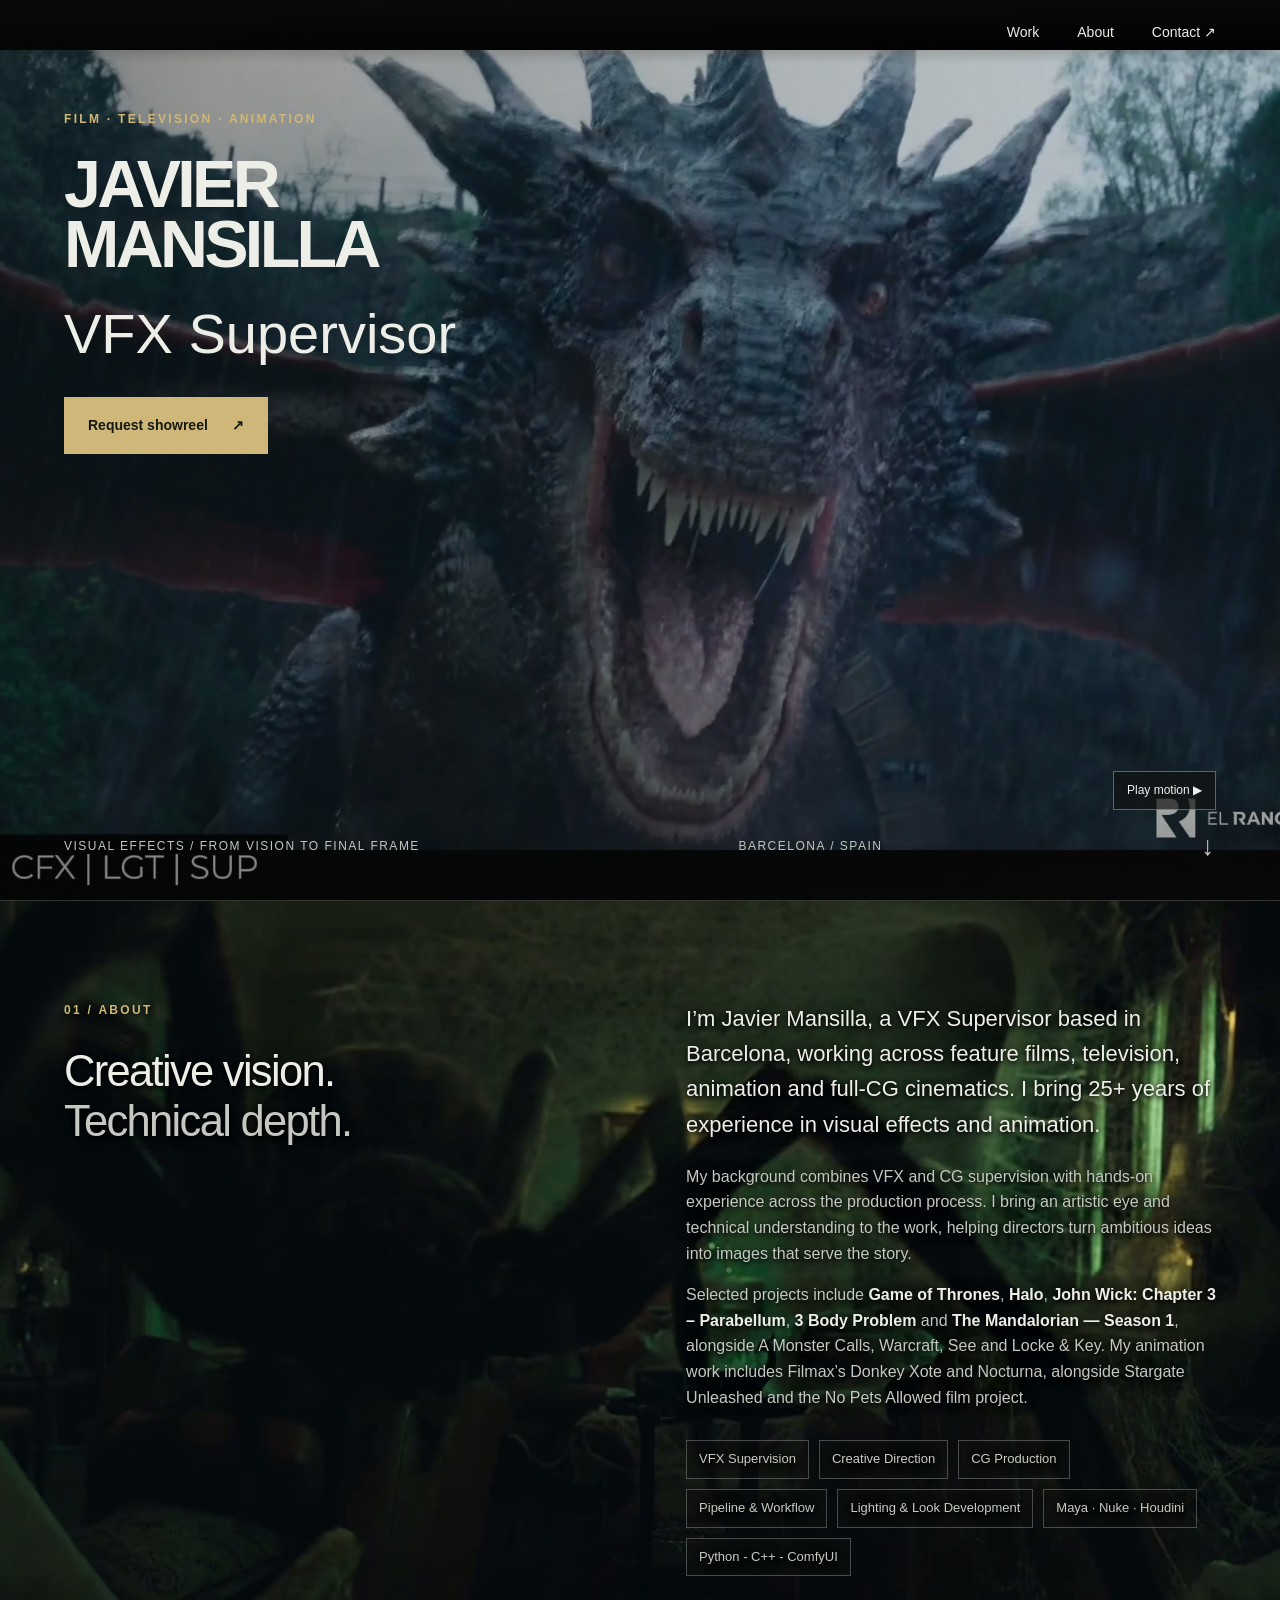
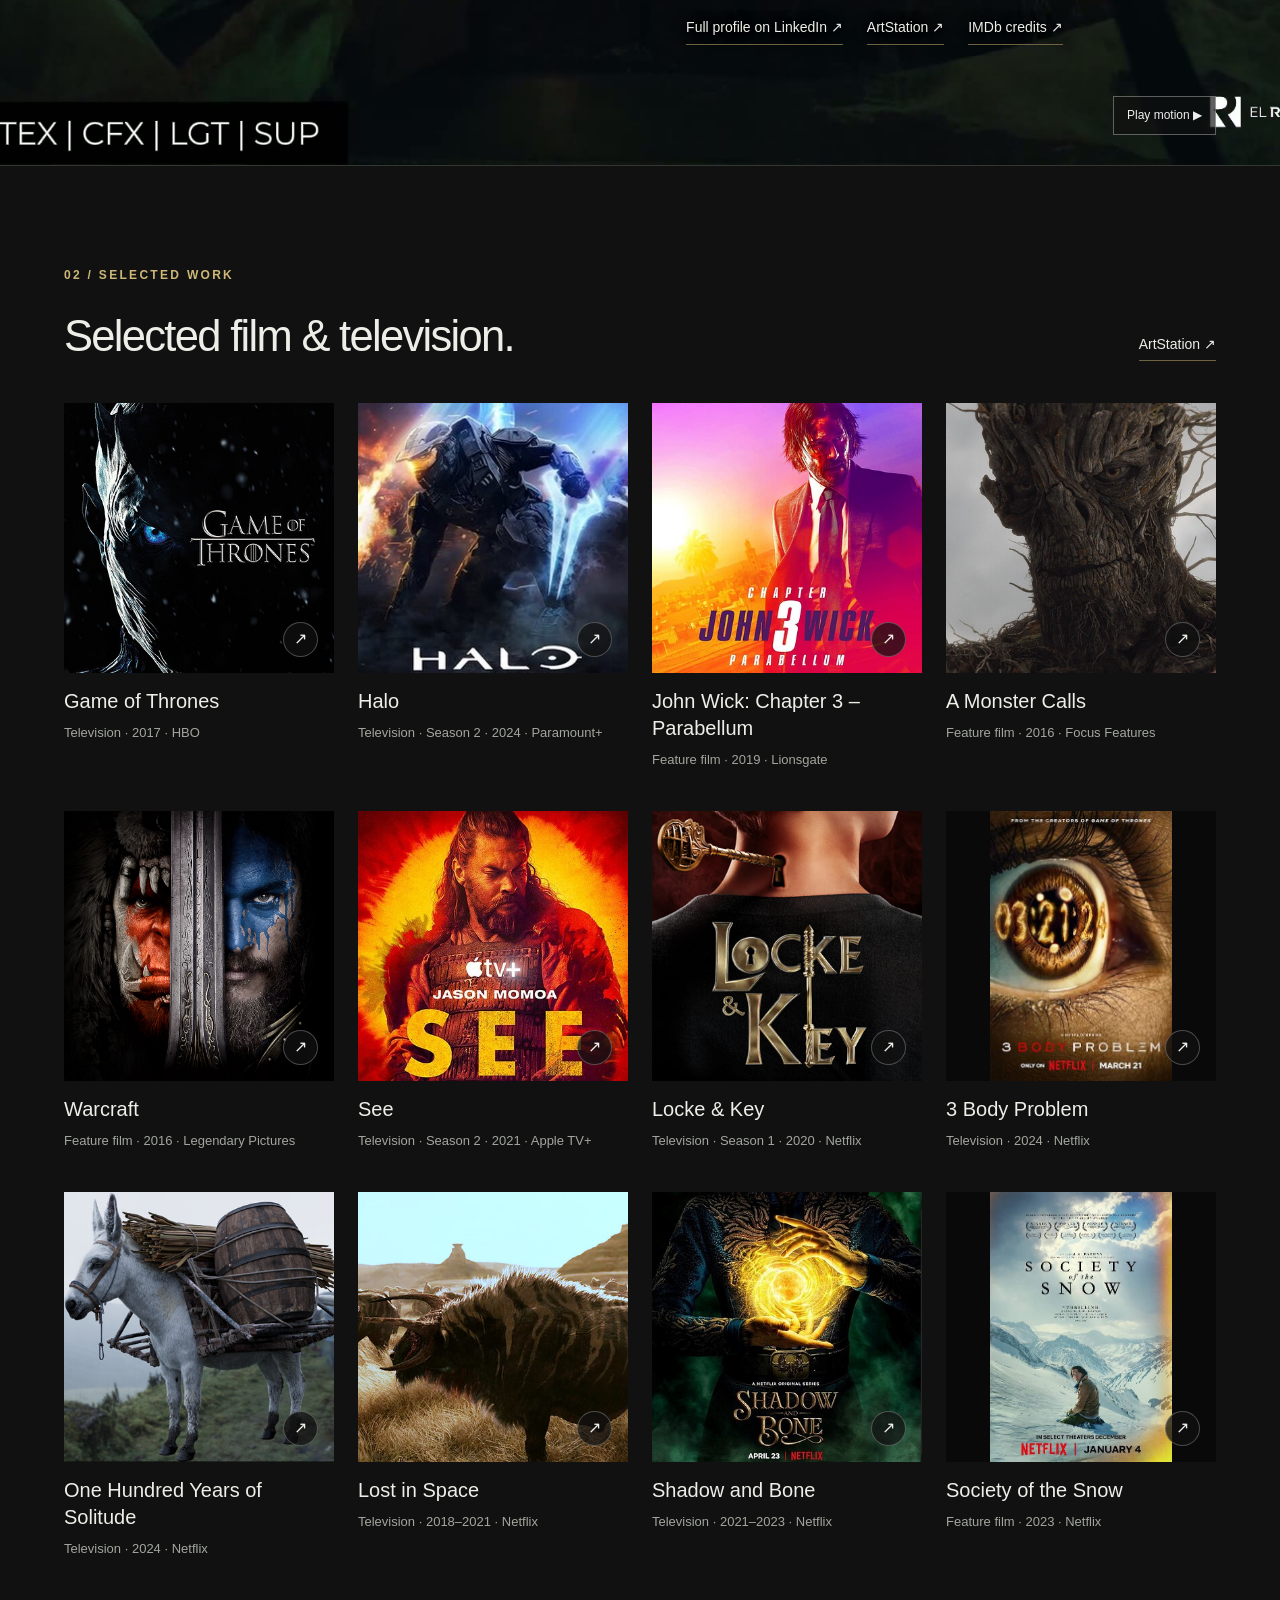
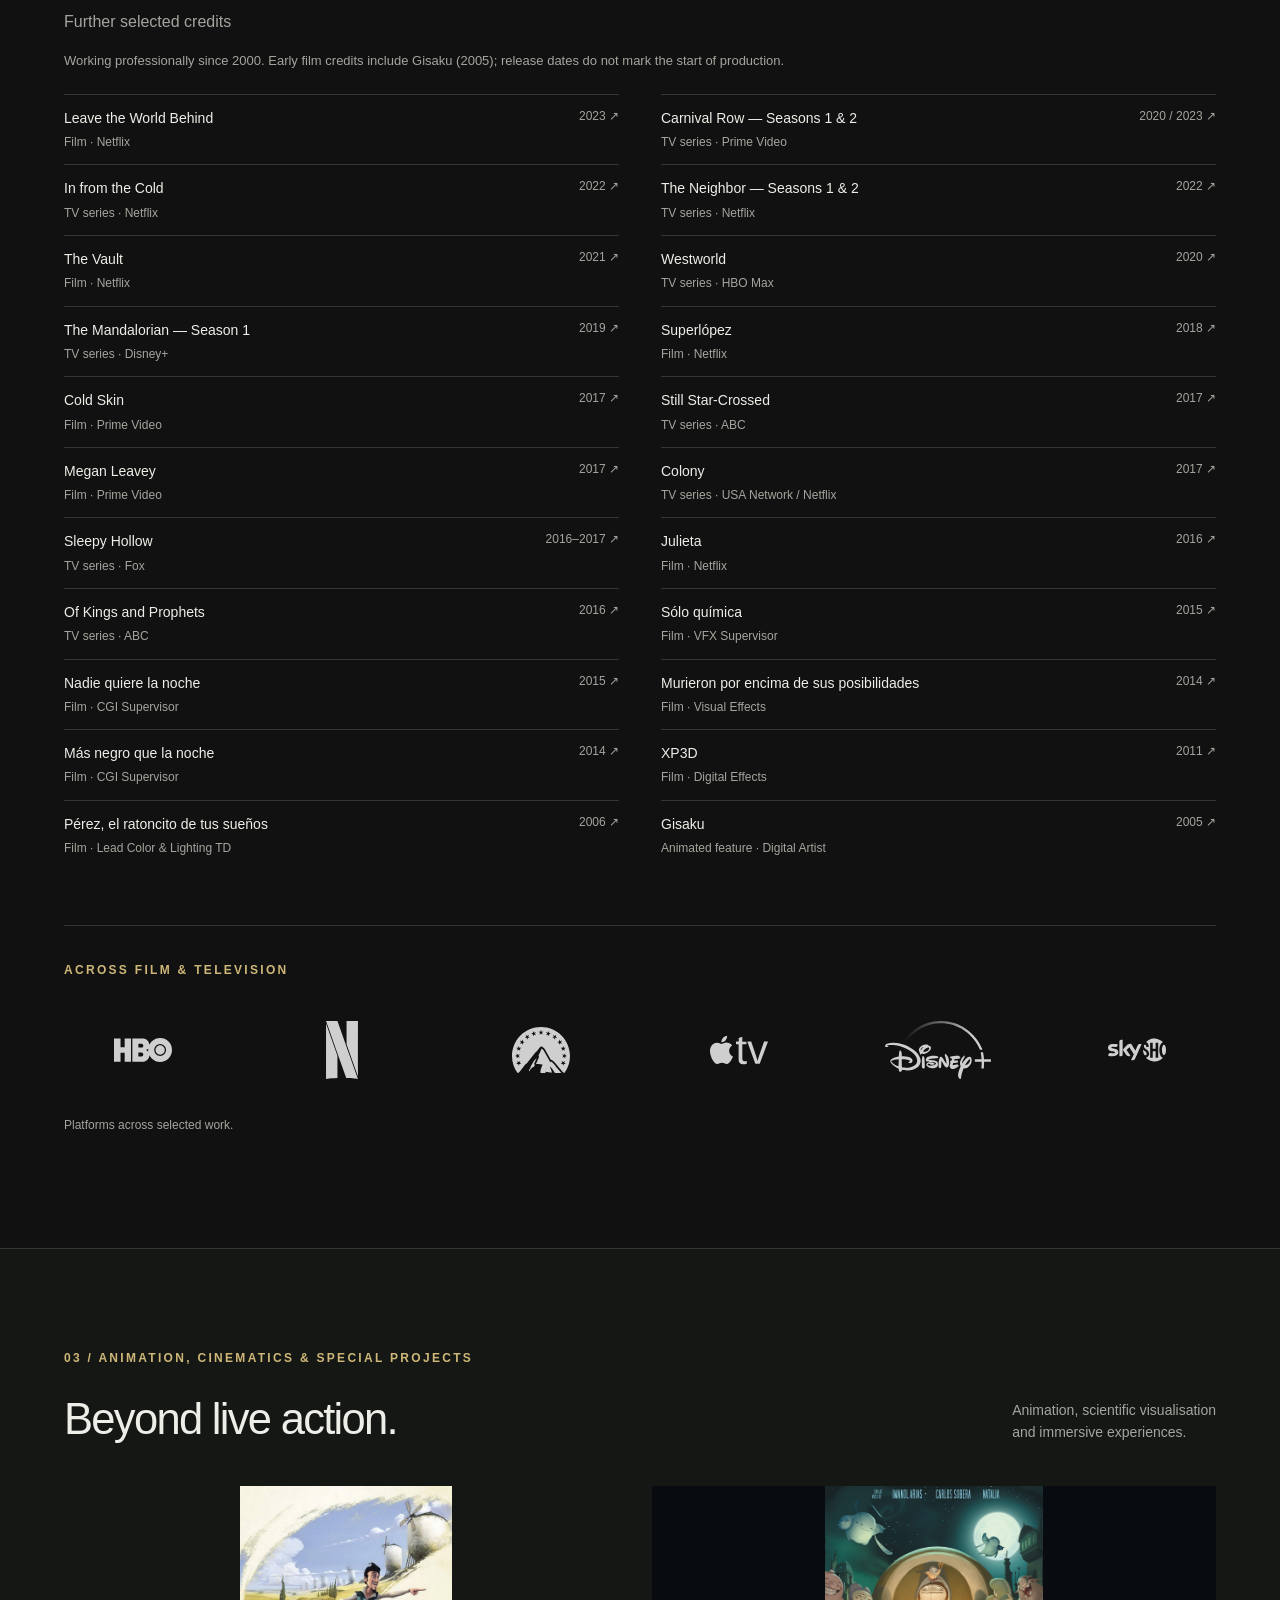
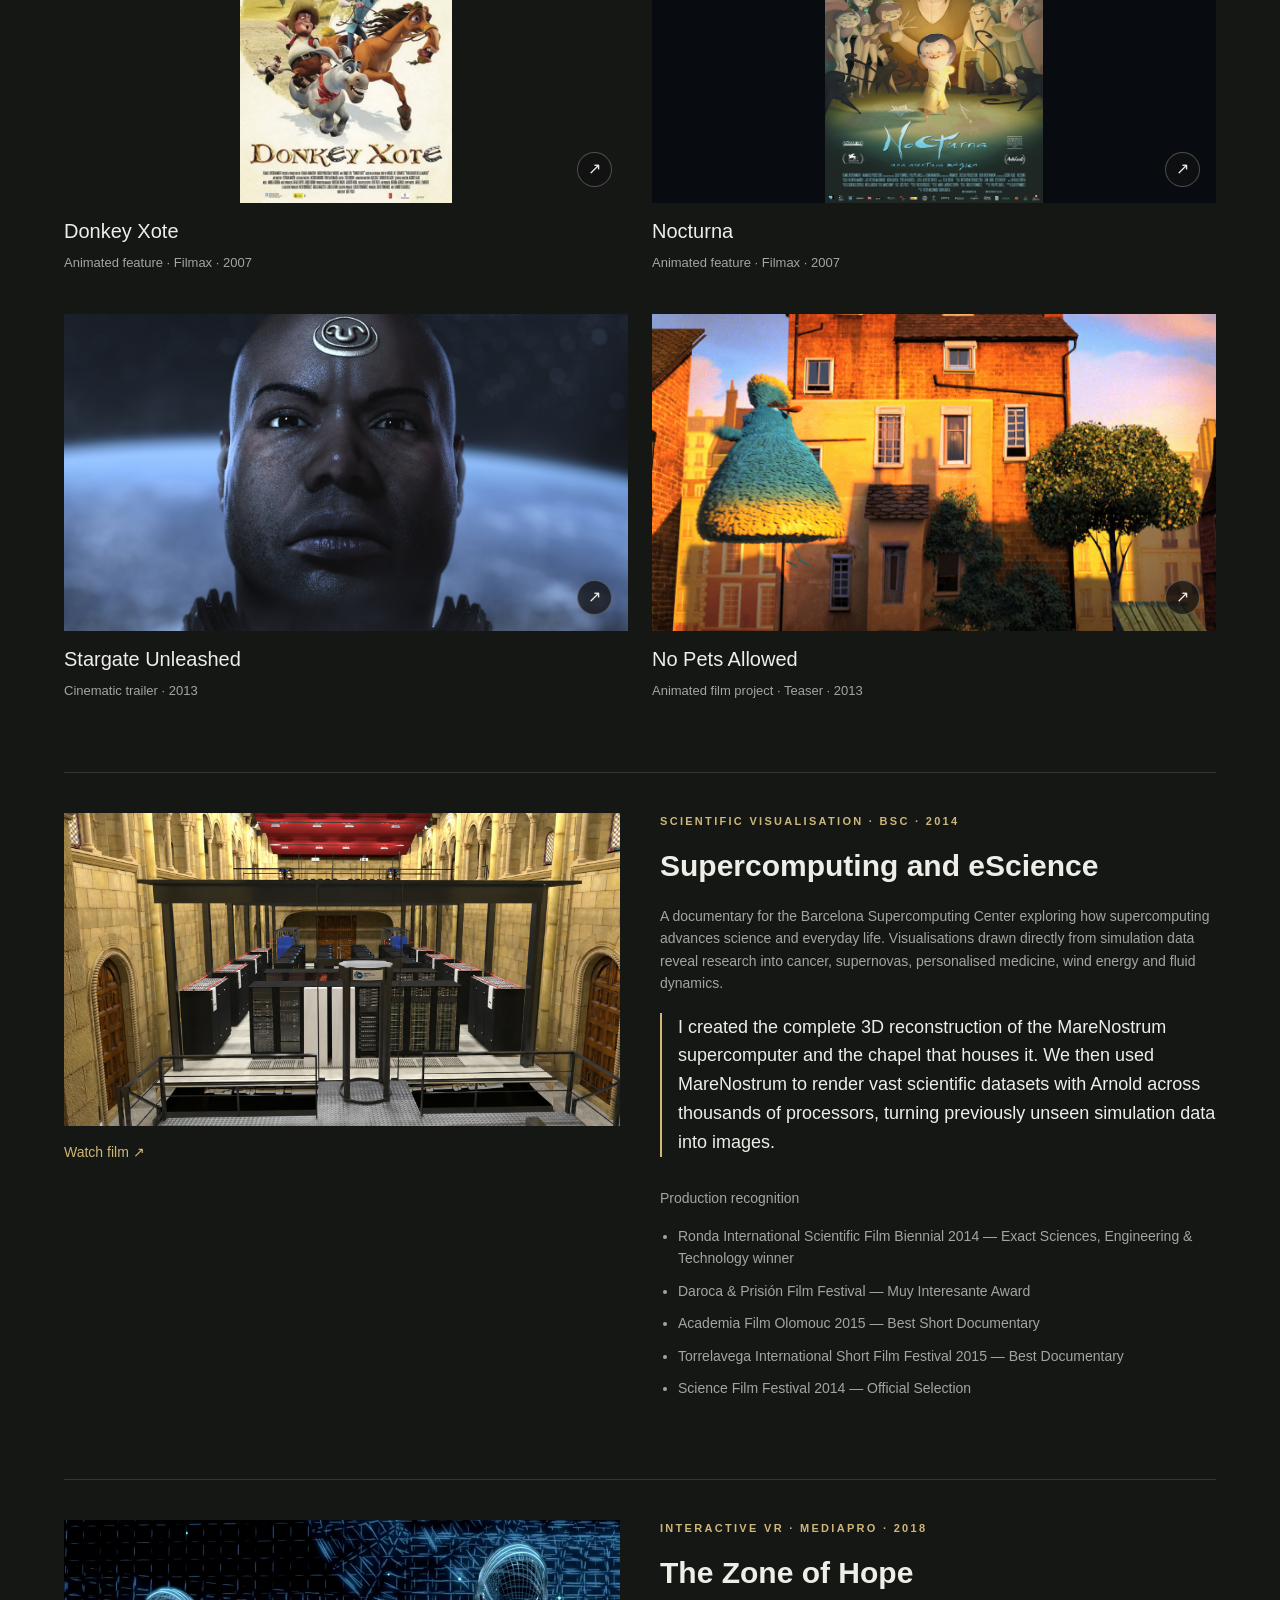
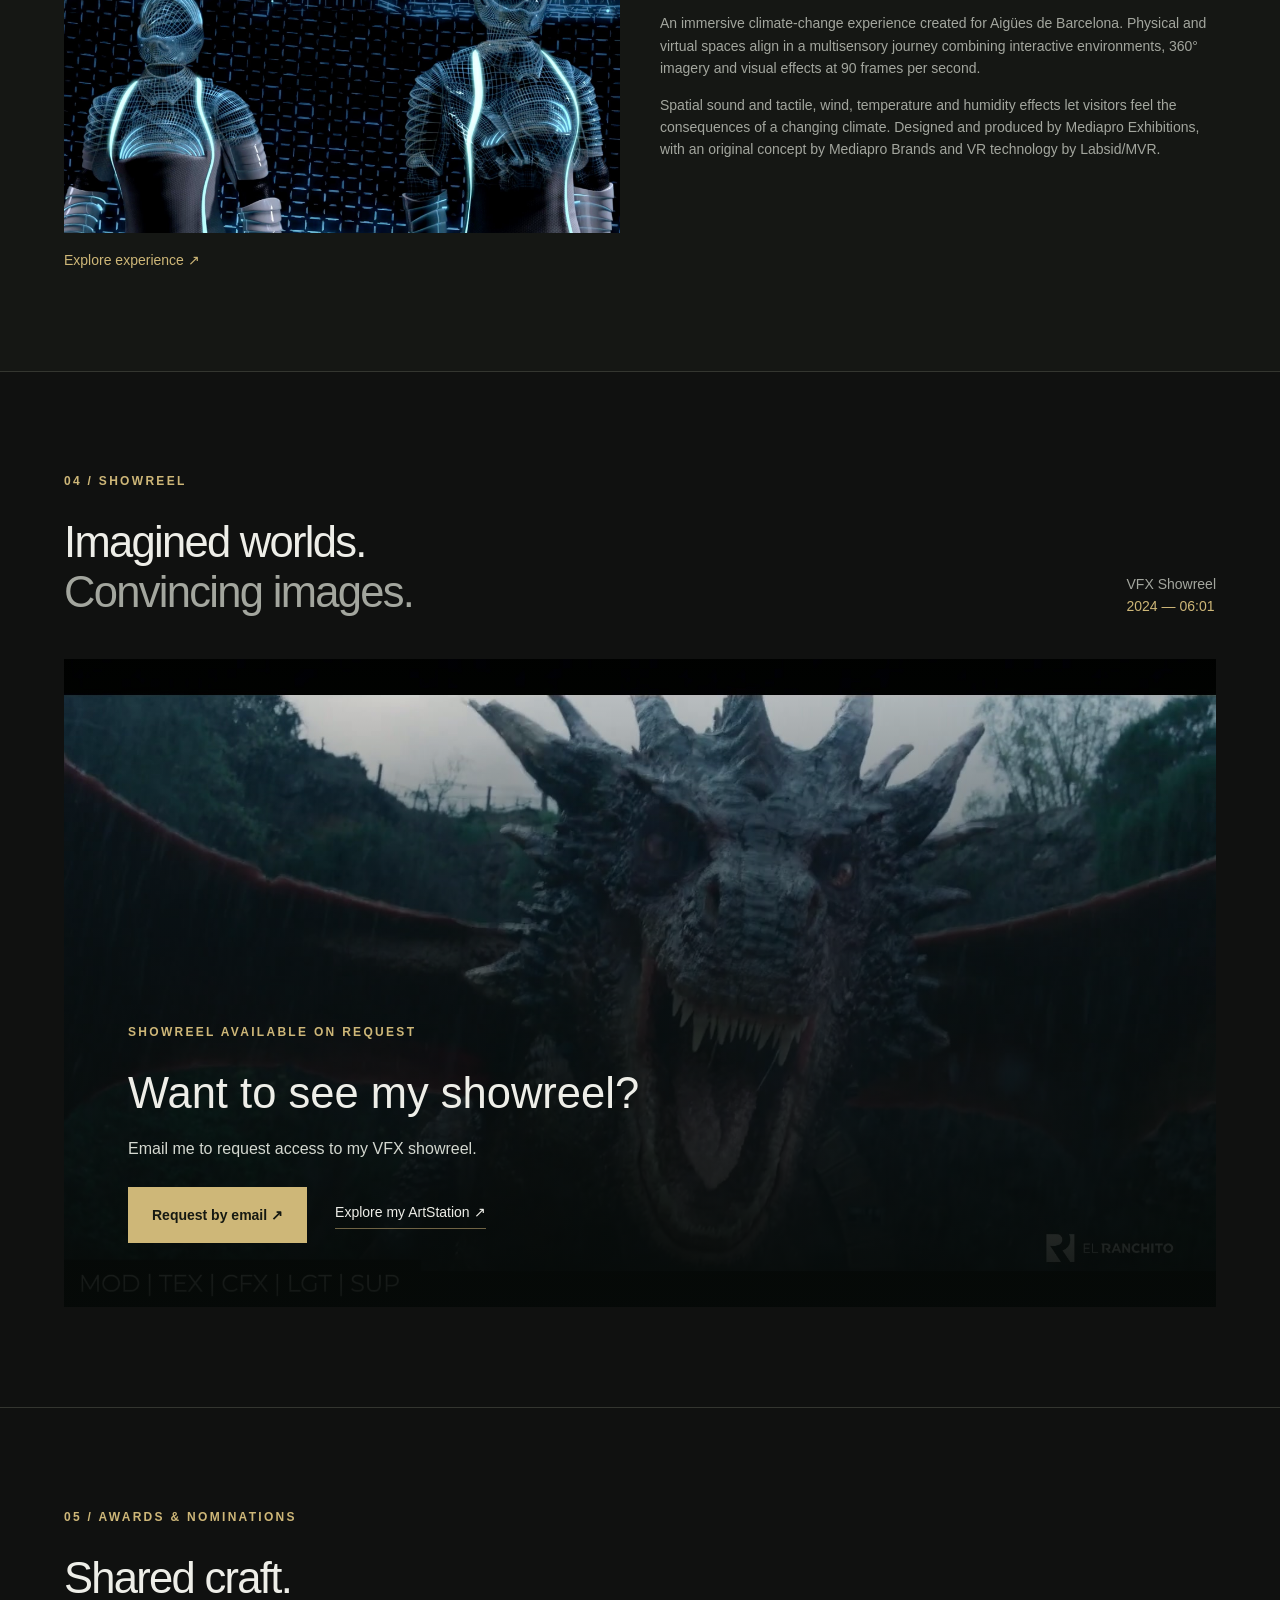
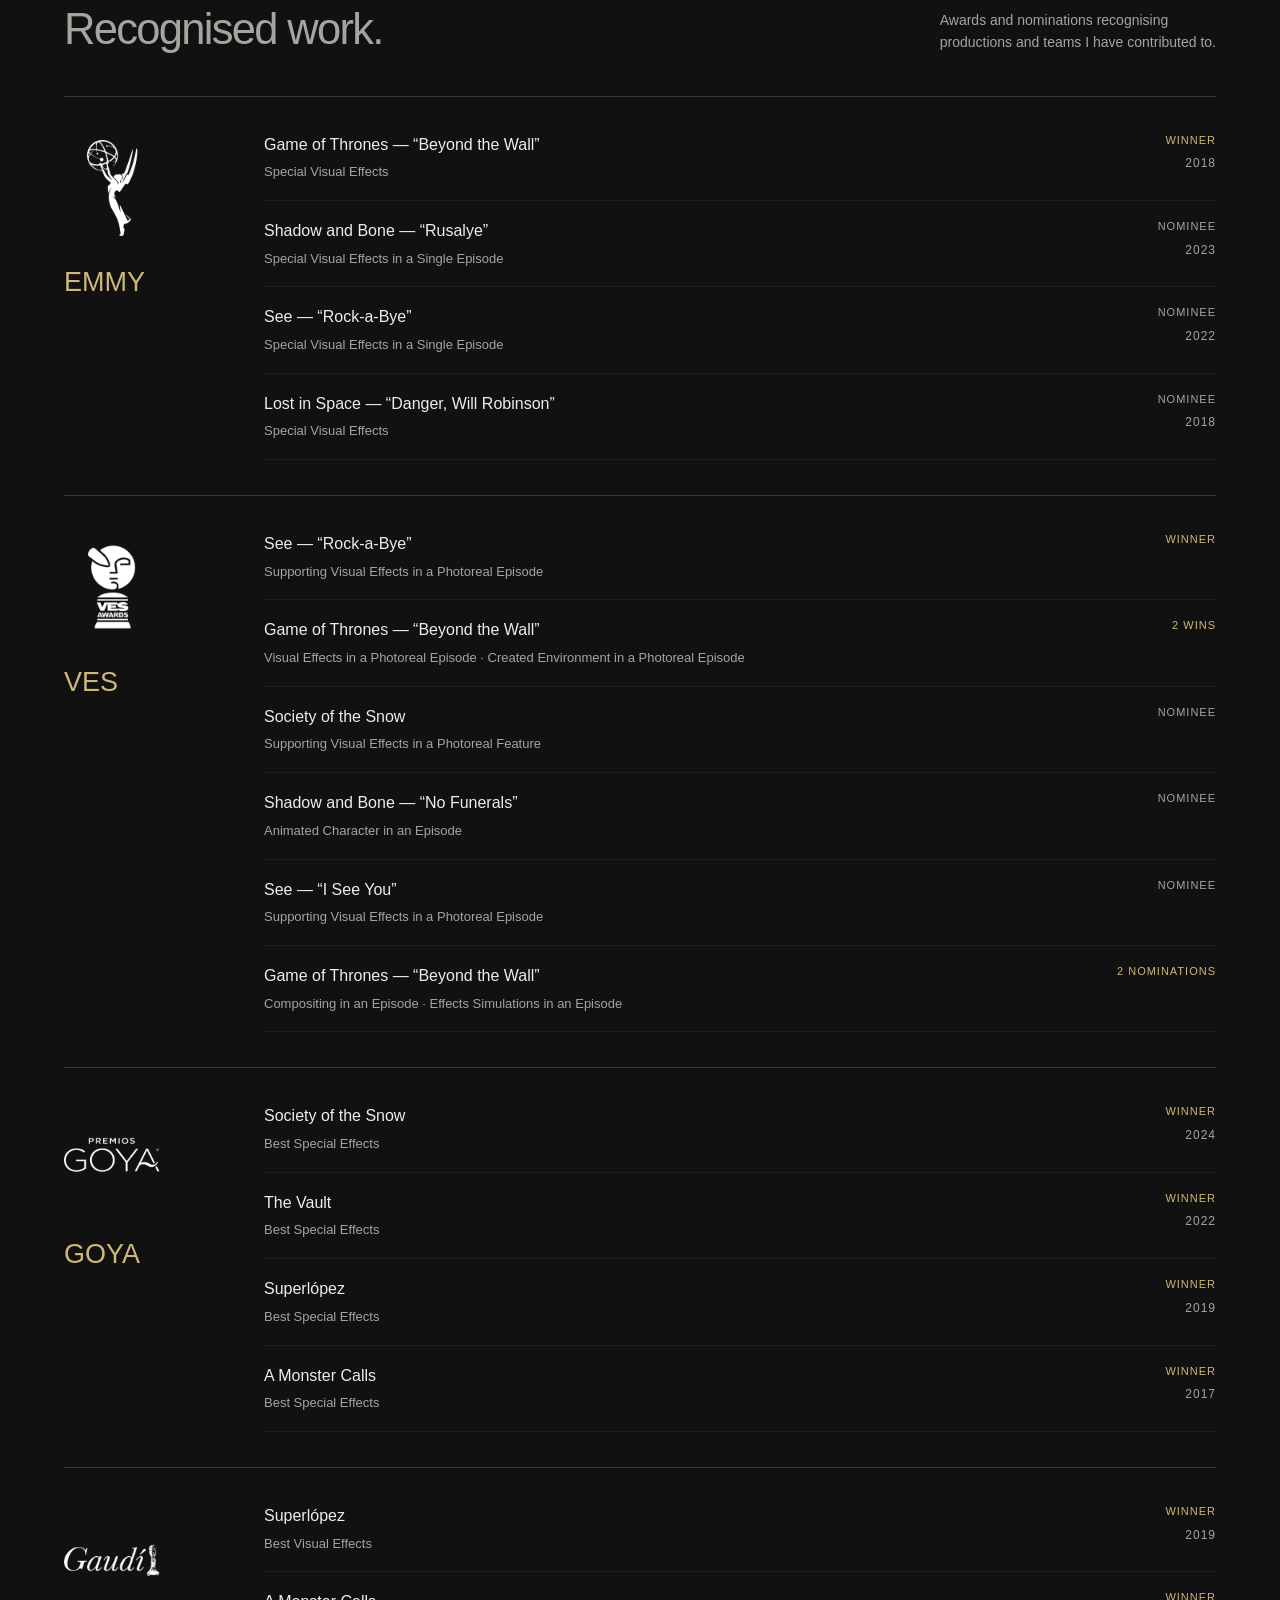
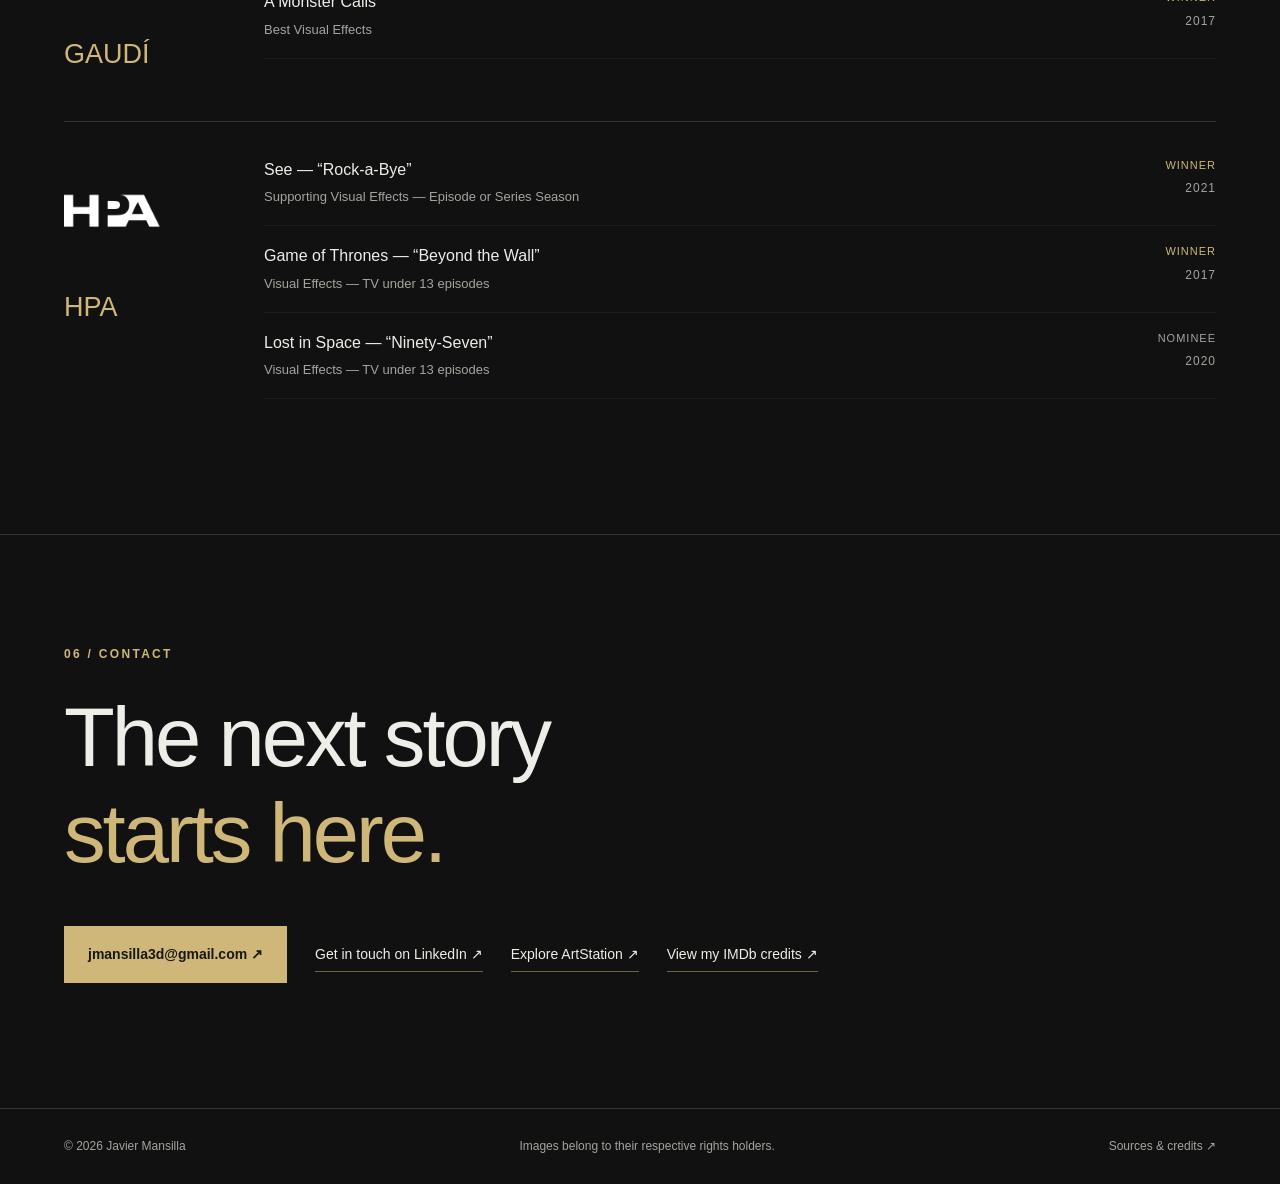
==== commit 375f1500: "Halve hero video dark overlay" ====
--- a/index.html
+++ b/index.html
@@ -1,5 +1,5 @@
 <!doctype html>
-<html lang="en"><head><meta charset="utf-8"><meta name="viewport" content="width=device-width, initial-scale=1"><meta name="description" content="Javier Mansilla — VFX Supervisor. Selected work in feature films, television, animation and cinematics. Request the 2024 showreel."><title>Javier Mansilla — VFX Supervisor</title><link rel="stylesheet" href="styles.css?v=11"></head>
+<html lang="en"><head><meta charset="utf-8"><meta name="viewport" content="width=device-width, initial-scale=1"><meta name="description" content="Javier Mansilla — VFX Supervisor. Selected work in feature films, television, animation and cinematics. Request the 2024 showreel."><title>Javier Mansilla — VFX Supervisor</title><link rel="stylesheet" href="styles.css?v=12"></head>
 <body><a class="skip" href="#reel">Skip to content</a>
 <main><section class="hero" aria-labelledby="name"><nav class="hero-nav" aria-label="Main navigation"><a href="#work">Work</a><a href="#about">About</a><a href="#contact">Contact ↗</a></nav><img class="hero-image" src="hero.jpg?v=2" alt="Dragon shot from Javier Mansilla’s VFX showreel"><video id="hero-video" class="hero-video" muted loop playsinline preload="none" poster="hero.jpg?v=2" aria-hidden="true" tabindex="-1" data-src="hero-loop-v2-1080p.mp4"></video><div class="hero-shade"></div><div class="hero-copy"><p class="eyebrow">FILM · TELEVISION · ANIMATION</p><h1 id="name">JAVIER<br>MANSILLA</h1><p class="role">VFX Supervisor</p><a class="button" href="#reel">Request showreel <span>↗</span></a></div><button id="hero-motion" class="hero-motion" aria-label="Pause background video" hidden>Pause motion Ⅱ</button><div class="hero-bottom"><span>VISUAL EFFECTS / FROM VISION TO FINAL FRAME</span><span>BARCELONA / SPAIN</span><a href="#reel" aria-label="Explore portfolio">↓</a></div></section>
 <section id="about" class="section about"><video id="about-video" class="about-video" muted loop playsinline preload="none" poster="about-poster.jpg" data-src="about-loop-1080p.mp4" aria-hidden="true" tabindex="-1"></video><button id="about-motion" class="about-motion" aria-label="Pause About background video" hidden>Pause motion Ⅱ</button><div><p class="eyebrow">01 / ABOUT</p><h2>Creative vision.<br><span class="muted">Technical depth.</span></h2></div><div><p class="bio">I’m Javier Mansilla, a VFX Supervisor based in Barcelona, working across feature films, television, animation and full-CG cinematics. I bring 25+ years of experience in visual effects and animation.</p><p class="muted">My background combines VFX and CG supervision with hands-on experience across the production process. I bring an artistic eye and technical understanding to the work, helping directors turn ambitious ideas into images that serve the story.</p><p class="muted">Selected projects include <strong>Game of Thrones</strong>, <strong>Halo</strong>, <strong>John Wick: Chapter 3 – Parabellum</strong>, <strong>3 Body Problem</strong> and <strong>The Mandalorian — Season 1</strong>, alongside A Monster Calls, Warcraft, See and Locke & Key. My animation work includes Filmax’s Donkey Xote and Nocturna, alongside Stargate Unleashed and the No Pets Allowed film project.</p><div class="skills"><span>VFX Supervision</span><span>Creative Direction</span><span>CG Production</span><span>Pipeline & Workflow</span><span>Lighting & Look Development</span><span>Maya · Nuke · Houdini</span><span>Python - C++ - ComfyUI</span></div><a class="text-link" href="https://www.linkedin.com/in/javier-mansilla-b83a041" target="_blank" rel="noopener">Full profile on LinkedIn ↗</a><a class="text-link" href="https://www.artstation.com/javier_mansilla" target="_blank" rel="noopener">ArtStation ↗</a><a class="text-link" href="https://www.imdb.com/name/nm2338054/#credits" target="_blank" rel="noopener">IMDb credits ↗</a></div></section>
@@ -8,7 +8,7 @@
 <section id="reel" class="section reel-section"><div class="section-head"><div><p class="eyebrow">04 / SHOWREEL</p><h2>Imagined worlds.<br><span class="muted">Convincing images.</span></h2></div><p>VFX Showreel<br><span class="gold">2024 — 06:01</span></p></div><div class="reel-request"><img src="hero.jpg?v=2" alt="Dragon shot from Javier Mansilla’s showreel" loading="lazy"><div class="reel-request-copy"><p class="eyebrow">SHOWREEL AVAILABLE ON REQUEST</p><h3>Want to see my showreel?</h3><p>Email me to request access to my VFX showreel.</p><div class="reel-request-actions"><a class="button" href="mailto:jmansilla3d@gmail.com?subject=Showreel%20request">Request by email ↗</a><a class="text-link" href="https://www.artstation.com/javier_mansilla" target="_blank" rel="noopener">Explore my ArtStation ↗</a></div></div></div></section>
 <section class="section awards"><p class="eyebrow">05 / AWARDS & NOMINATIONS</p><div class="section-head"><h2>Shared craft.<br><span class="muted">Recognised work.</span></h2><p>Awards and nominations recognising<br>productions and teams I have contributed to.</p></div><article class="award-group"><div class="award-brand"><img src="award-1.png" alt="EMMY award" loading="lazy"><h3>EMMY</h3></div><ul><li><div><strong>Game of Thrones — “Beyond the Wall”</strong><p>Special Visual Effects</p></div><span class="award-status winner">Winner<small>2018</small></span></li><li><div><strong>Shadow and Bone — “Rusalye”</strong><p>Special Visual Effects in a Single Episode</p></div><span class="award-status nominee">Nominee<small>2023</small></span></li><li><div><strong>See — “Rock-a-Bye”</strong><p>Special Visual Effects in a Single Episode</p></div><span class="award-status nominee">Nominee<small>2022</small></span></li><li><div><strong>Lost in Space — “Danger, Will Robinson”</strong><p>Special Visual Effects</p></div><span class="award-status nominee">Nominee<small>2018</small></span></li></ul></article><article class="award-group"><div class="award-brand"><img src="award-5.png" alt="VES award" loading="lazy"><h3>VES</h3></div><ul><li><div><strong>See — “Rock-a-Bye”</strong><p>Supporting Visual Effects in a Photoreal Episode</p></div><span class="award-status winner">Winner</span></li><li><div><strong>Game of Thrones — “Beyond the Wall”</strong><p>Visual Effects in a Photoreal Episode · Created Environment in a Photoreal Episode</p></div><span class="award-status 2 wins">2 wins</span></li><li><div><strong>Society of the Snow</strong><p>Supporting Visual Effects in a Photoreal Feature</p></div><span class="award-status nominee">Nominee</span></li><li><div><strong>Shadow and Bone — “No Funerals”</strong><p>Animated Character in an Episode</p></div><span class="award-status nominee">Nominee</span></li><li><div><strong>See — “I See You”</strong><p>Supporting Visual Effects in a Photoreal Episode</p></div><span class="award-status nominee">Nominee</span></li><li><div><strong>Game of Thrones — “Beyond the Wall”</strong><p>Compositing in an Episode · Effects Simulations in an Episode</p></div><span class="award-status 2 nominations">2 nominations</span></li></ul></article><article class="award-group"><div class="award-brand"><img src="award-2.png" alt="GOYA award" loading="lazy"><h3>GOYA</h3></div><ul><li><div><strong>Society of the Snow</strong><p>Best Special Effects</p></div><span class="award-status winner">Winner<small>2024</small></span></li><li><div><strong>The Vault</strong><p>Best Special Effects</p></div><span class="award-status winner">Winner<small>2022</small></span></li><li><div><strong>Superlópez</strong><p>Best Special Effects</p></div><span class="award-status winner">Winner<small>2019</small></span></li><li><div><strong>A Monster Calls</strong><p>Best Special Effects</p></div><span class="award-status winner">Winner<small>2017</small></span></li></ul></article><article class="award-group"><div class="award-brand"><img src="award-4.png" alt="GAUDÍ award" loading="lazy"><h3>GAUDÍ</h3></div><ul><li><div><strong>Superlópez</strong><p>Best Visual Effects</p></div><span class="award-status winner">Winner<small>2019</small></span></li><li><div><strong>A Monster Calls</strong><p>Best Visual Effects</p></div><span class="award-status winner">Winner<small>2017</small></span></li></ul></article><article class="award-group"><div class="award-brand"><img src="award-3.png" alt="HPA award" loading="lazy"><h3>HPA</h3></div><ul><li><div><strong>See — “Rock-a-Bye”</strong><p>Supporting Visual Effects — Episode or Series Season</p></div><span class="award-status winner">Winner<small>2021</small></span></li><li><div><strong>Game of Thrones — “Beyond the Wall”</strong><p>Visual Effects — TV under 13 episodes</p></div><span class="award-status winner">Winner<small>2017</small></span></li><li><div><strong>Lost in Space — “Ninety-Seven”</strong><p>Visual Effects — TV under 13 episodes</p></div><span class="award-status nominee">Nominee<small>2020</small></span></li></ul></article></section>
 <section id="contact" class="section contact"><p class="eyebrow">06 / CONTACT</p><h2>The next story<br><span class="gold">starts here.</span></h2><a class="button" href="mailto:jmansilla3d@gmail.com">jmansilla3d@gmail.com ↗</a><a class="text-link" href="https://www.linkedin.com/in/javier-mansilla-b83a041" target="_blank" rel="noopener">Get in touch on LinkedIn ↗</a><a class="text-link" href="https://www.artstation.com/javier_mansilla" target="_blank" rel="noopener">Explore ArtStation ↗</a><a class="text-link" href="https://www.imdb.com/name/nm2338054/#credits" target="_blank" rel="noopener">View my IMDb credits ↗</a></section></main><footer><span>© <span id="year">2026</span> Javier Mansilla</span><span>Images belong to their respective rights holders.</span><a href="sources.html">Sources & credits ↗</a></footer>
-<dialog id="project-dialog"><button id="close-dialog" aria-label="Close project">×</button><img id="detail-image" alt=""><div class="dialog-content"><p class="eyebrow">SELECTED WORK</p><h2 id="detail-title"></h2><p id="detail-role"></p><div id="detail-gallery"></div><p id="detail-note" class="muted"></p><a id="detail-source" class="text-link" target="_blank" rel="noopener">View project source ↗</a></div></dialog><script src="projects.js?v=11"></script><script src="script.js?v=11"></script></body></html>
+<dialog id="project-dialog"><button id="close-dialog" aria-label="Close project">×</button><img id="detail-image" alt=""><div class="dialog-content"><p class="eyebrow">SELECTED WORK</p><h2 id="detail-title"></h2><p id="detail-role"></p><div id="detail-gallery"></div><p id="detail-note" class="muted"></p><a id="detail-source" class="text-link" target="_blank" rel="noopener">View project source ↗</a></div></dialog><script src="projects.js?v=12"></script><script src="script.js?v=12"></script></body></html>
 
 
 
--- a/styles.css
+++ b/styles.css
@@ -34,3 +34,5 @@
 @media(prefers-reduced-motion:reduce){.about-video{display:none}}
 
 .about>div{text-shadow:0 2px 4px #000,0 0 14px #000b}
+
+.hero-shade{opacity:.5}
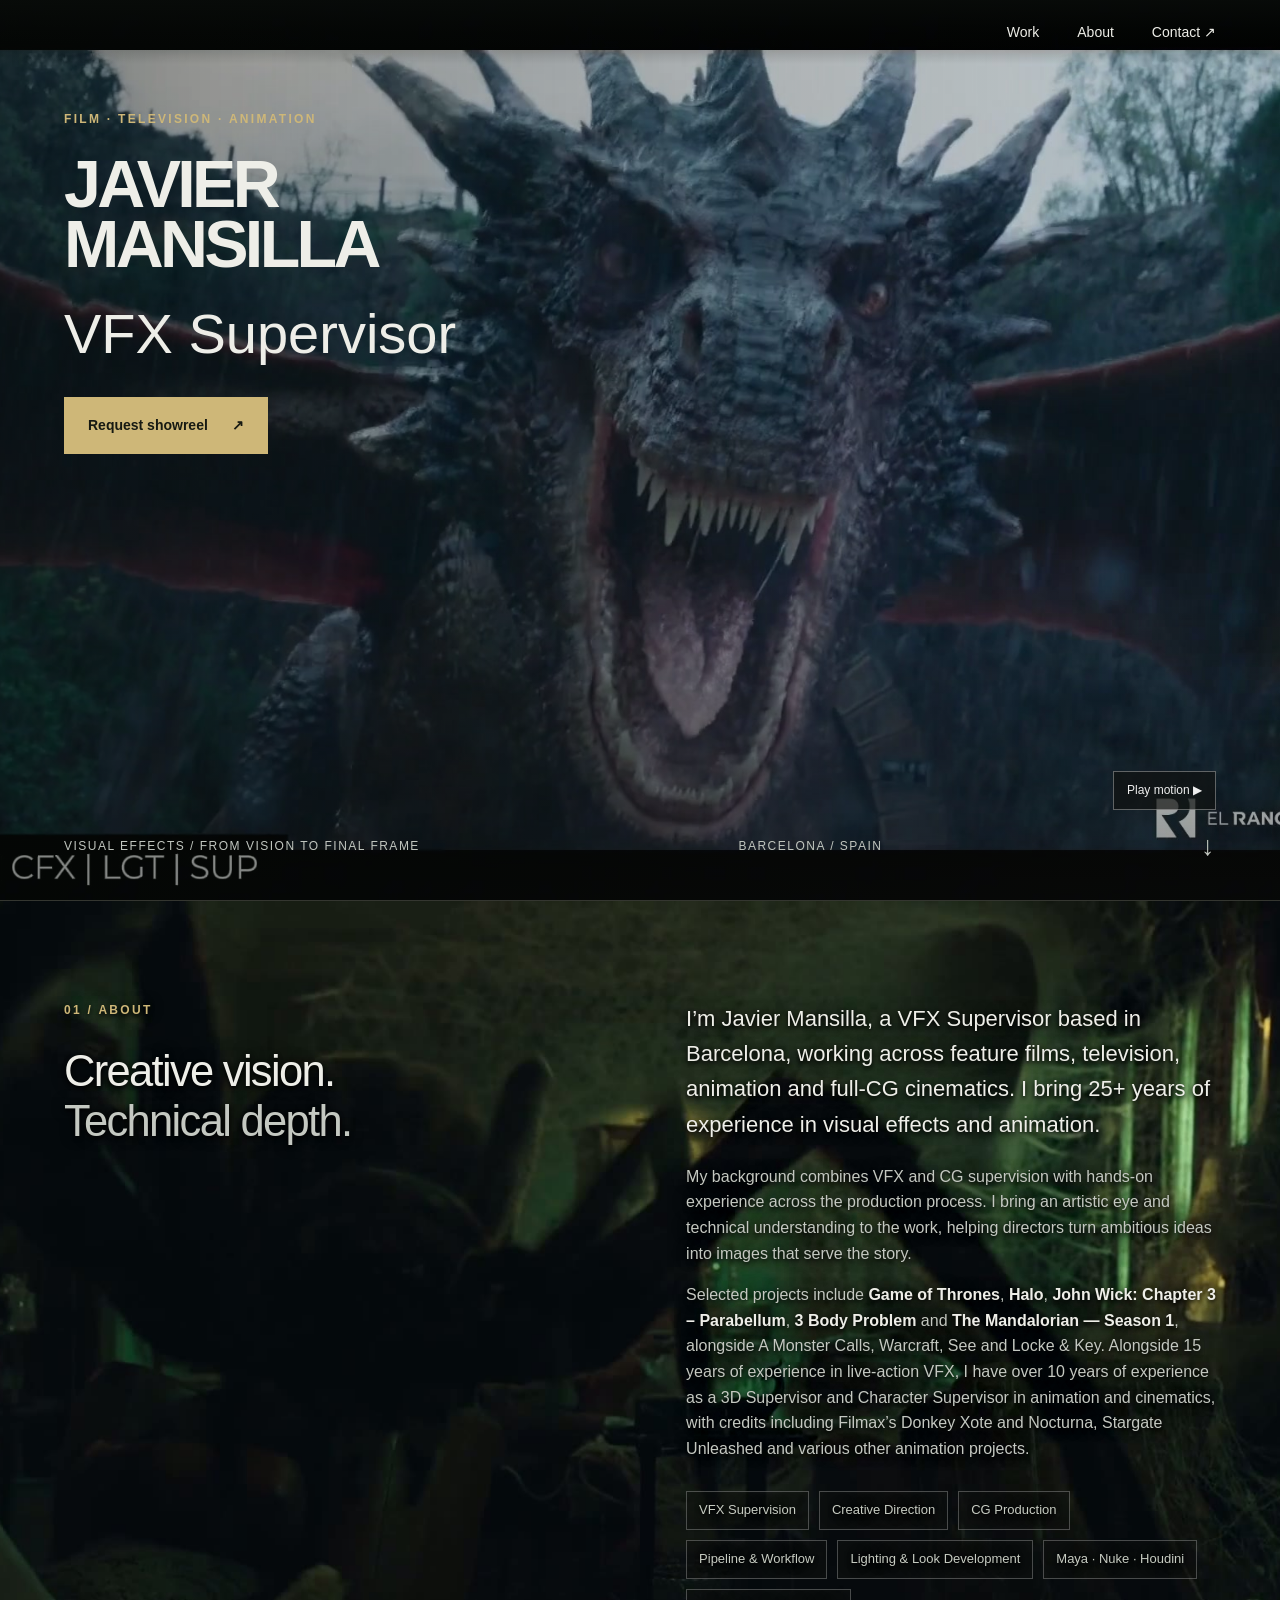
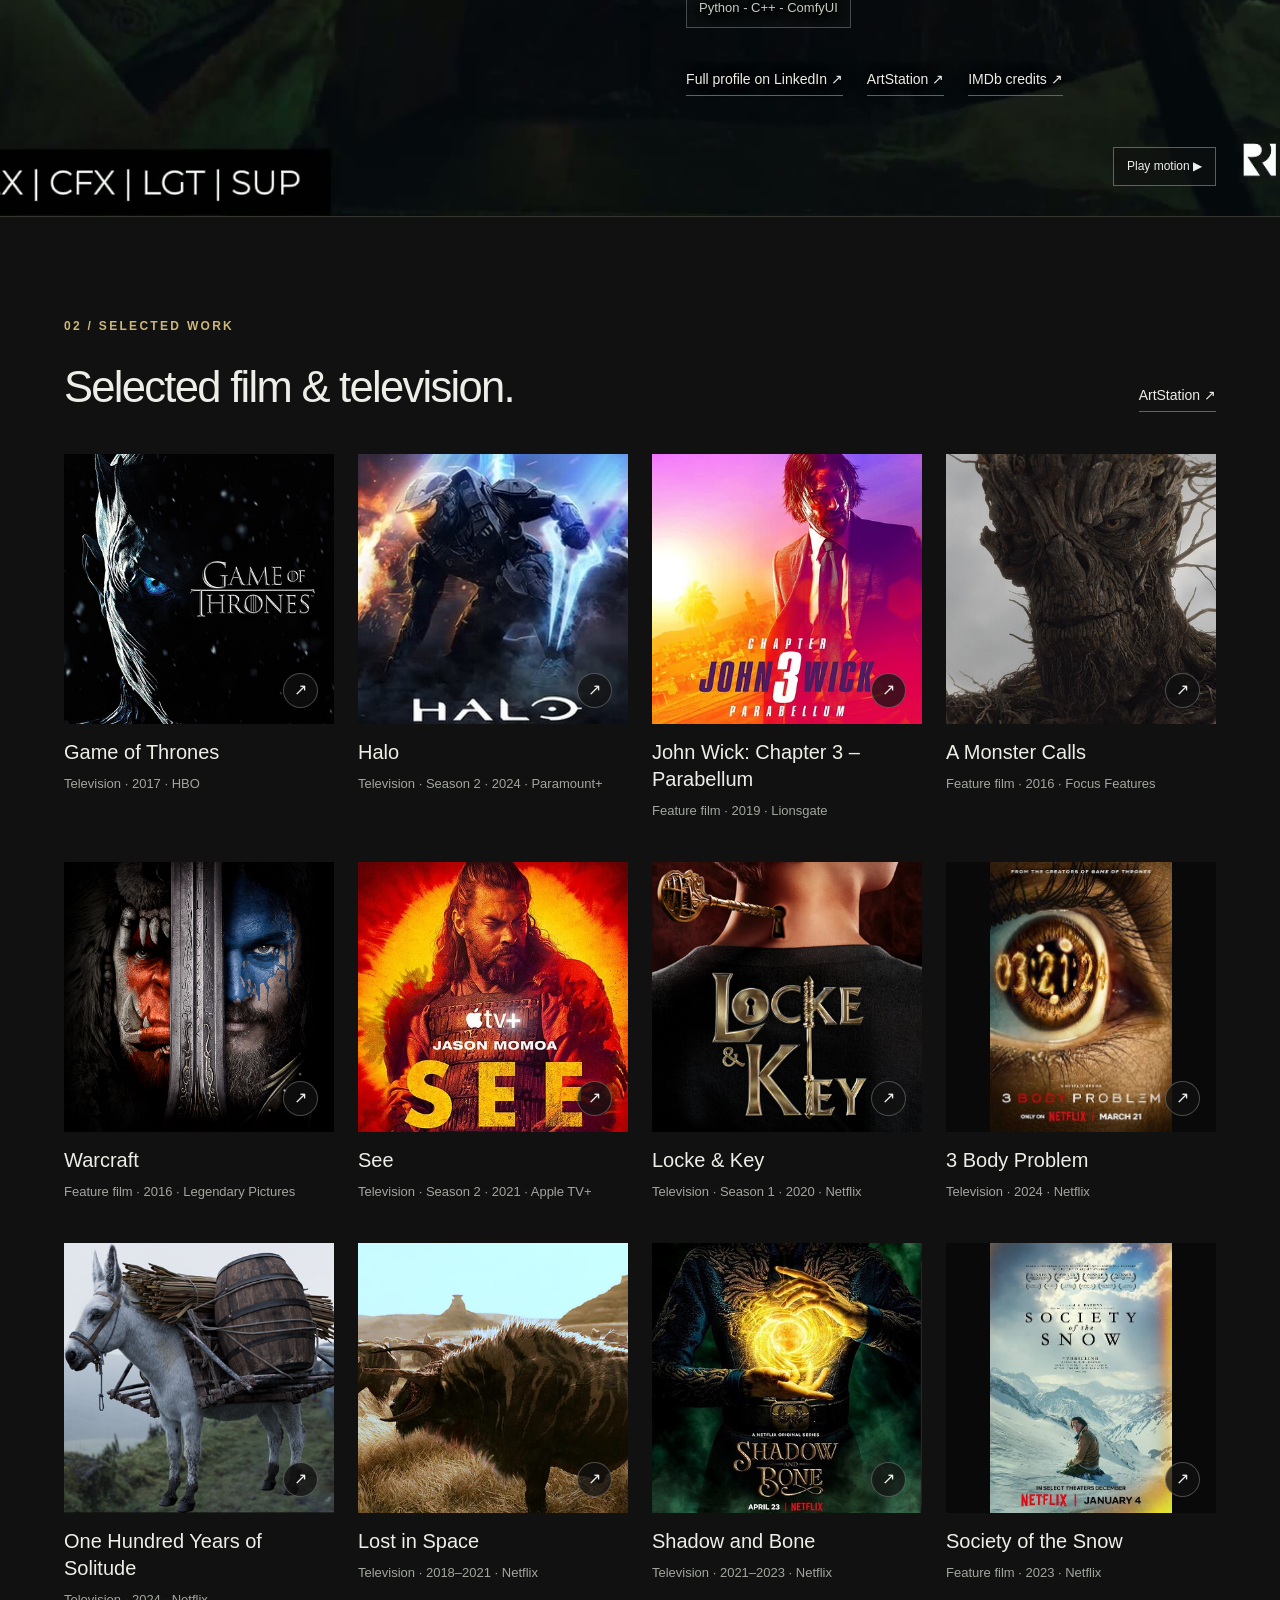
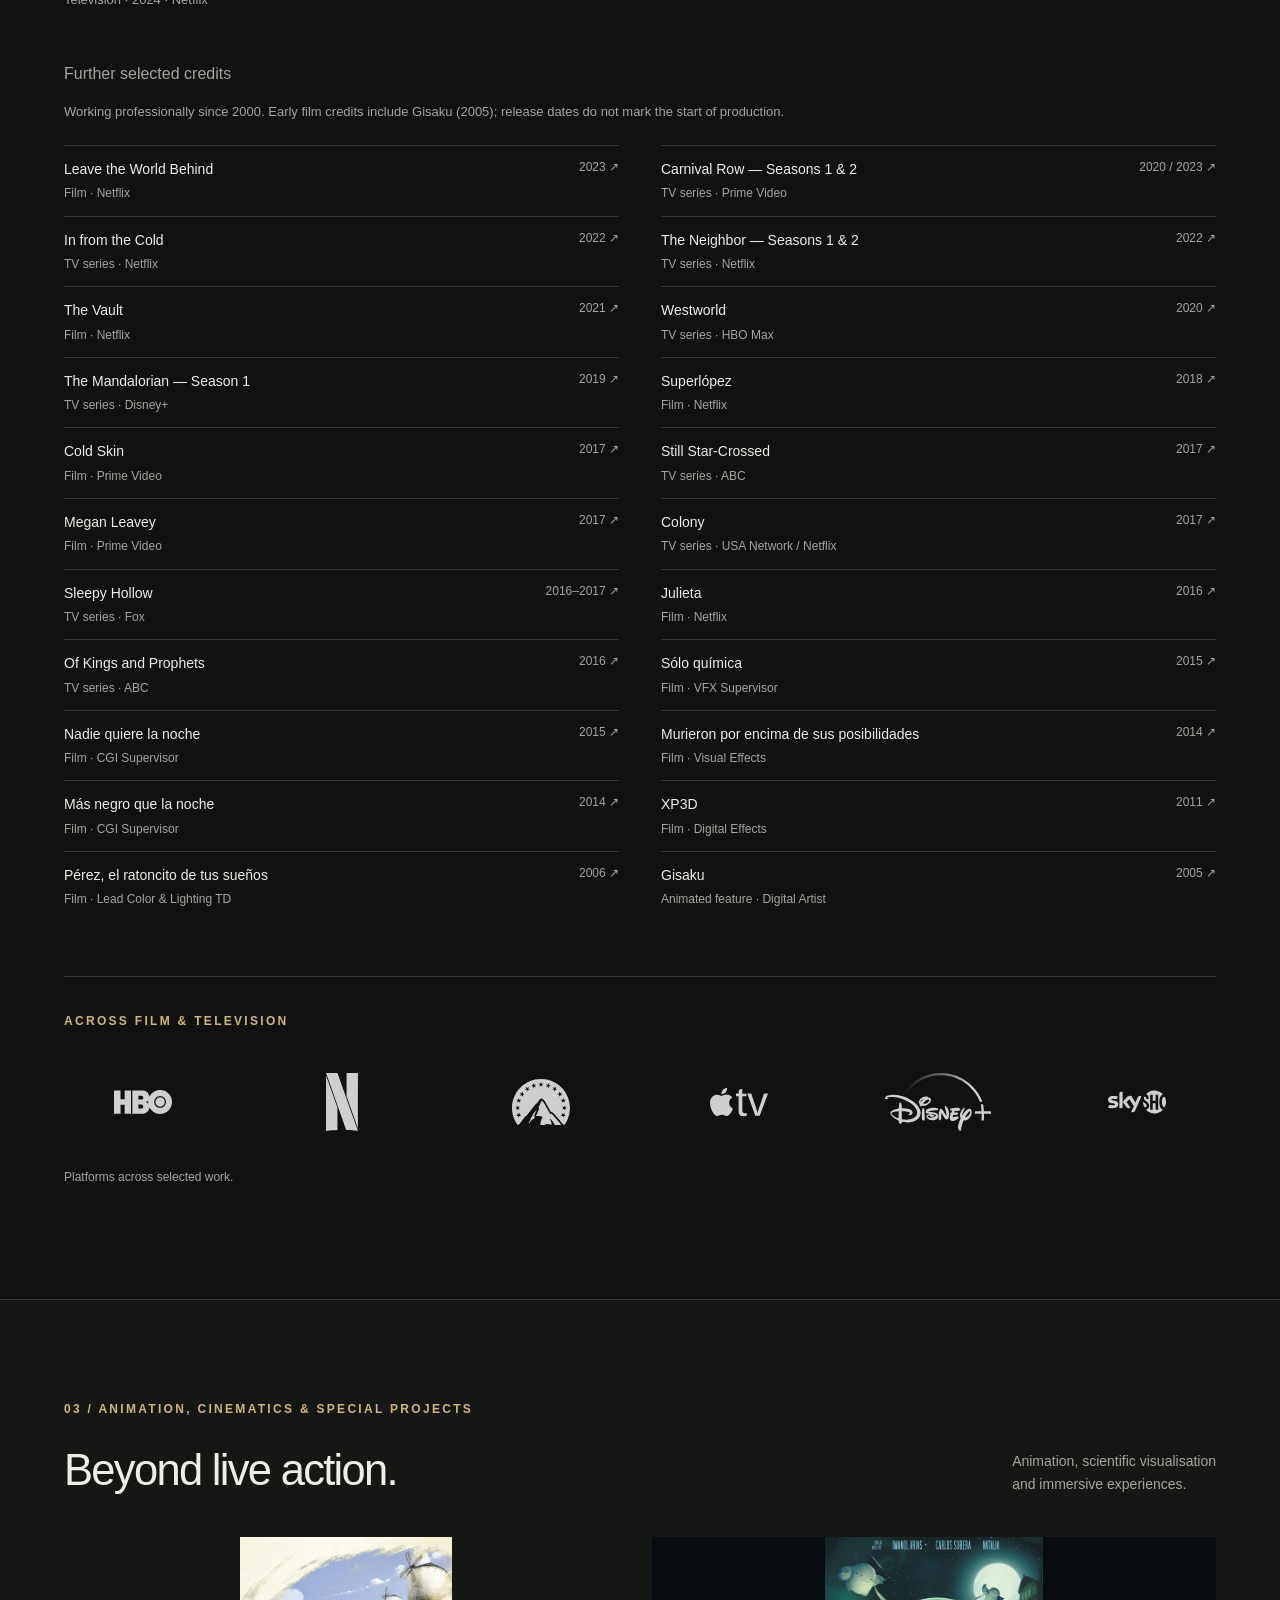
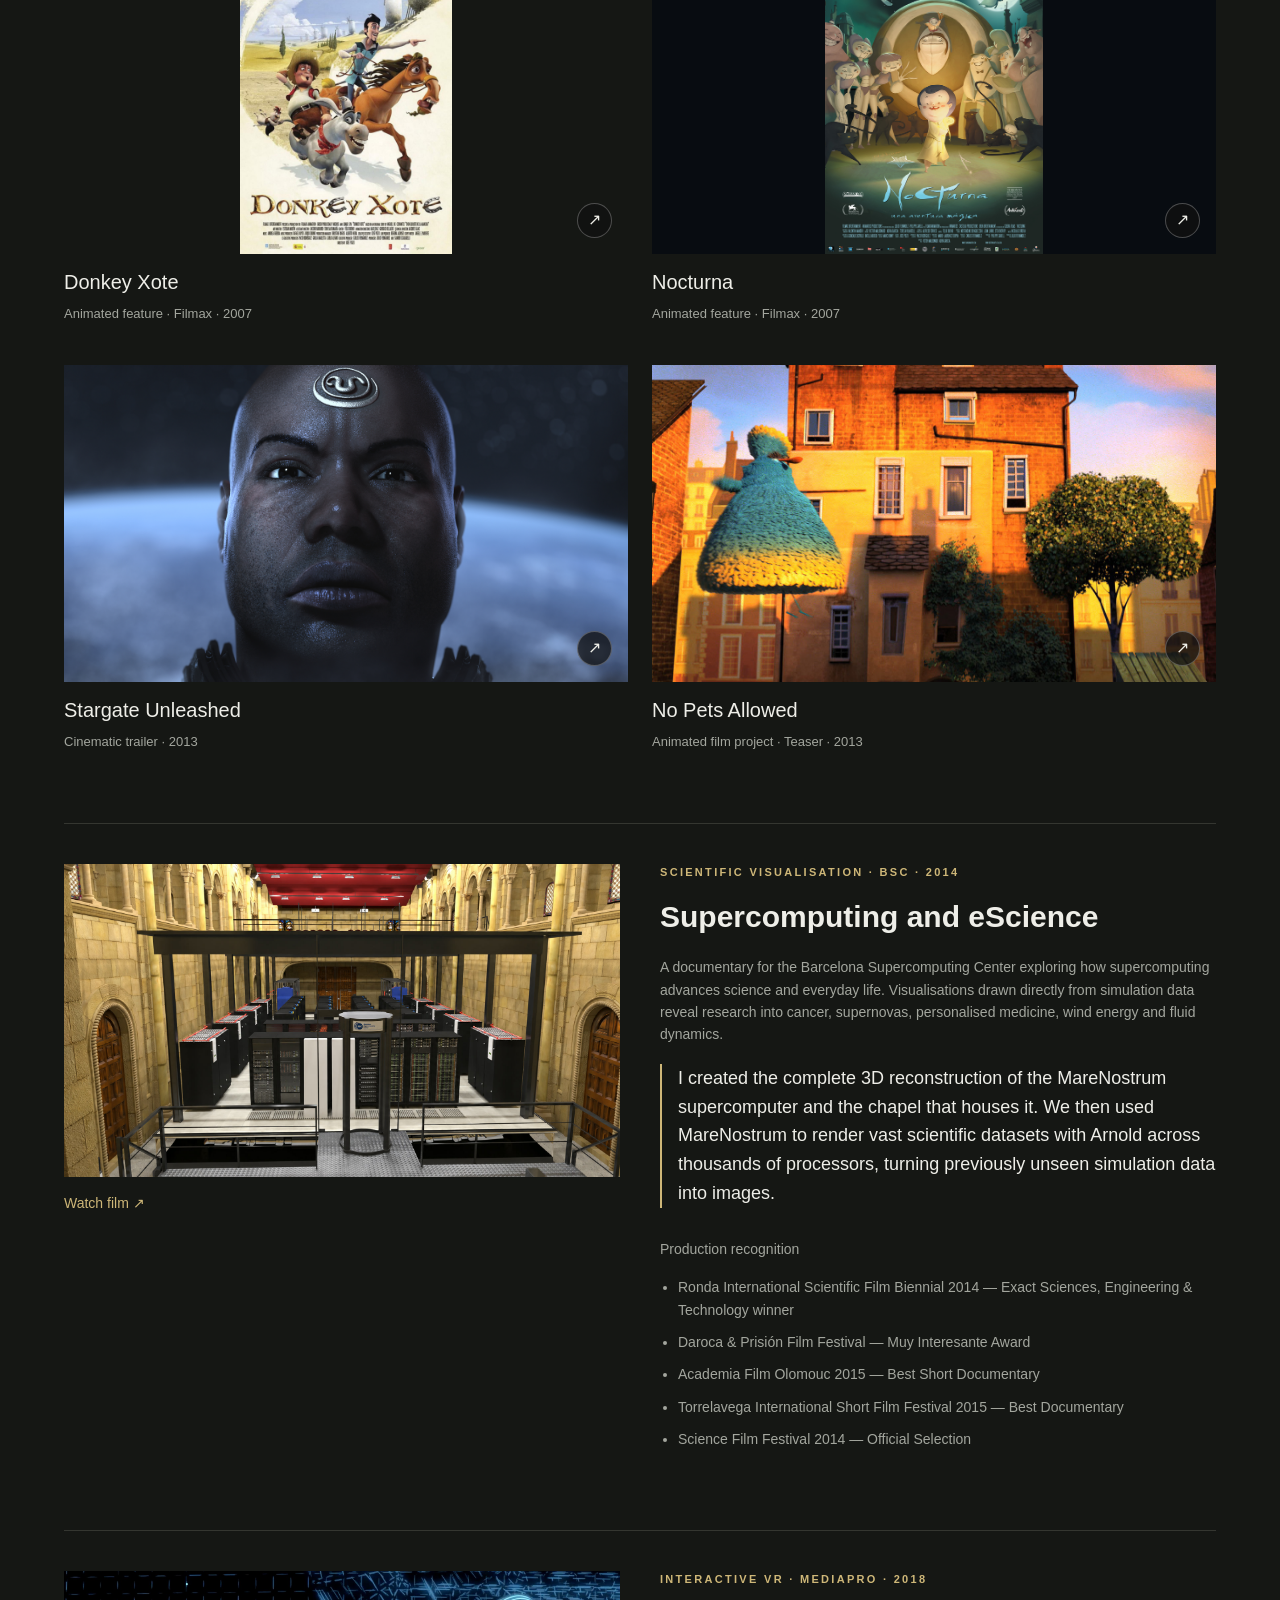
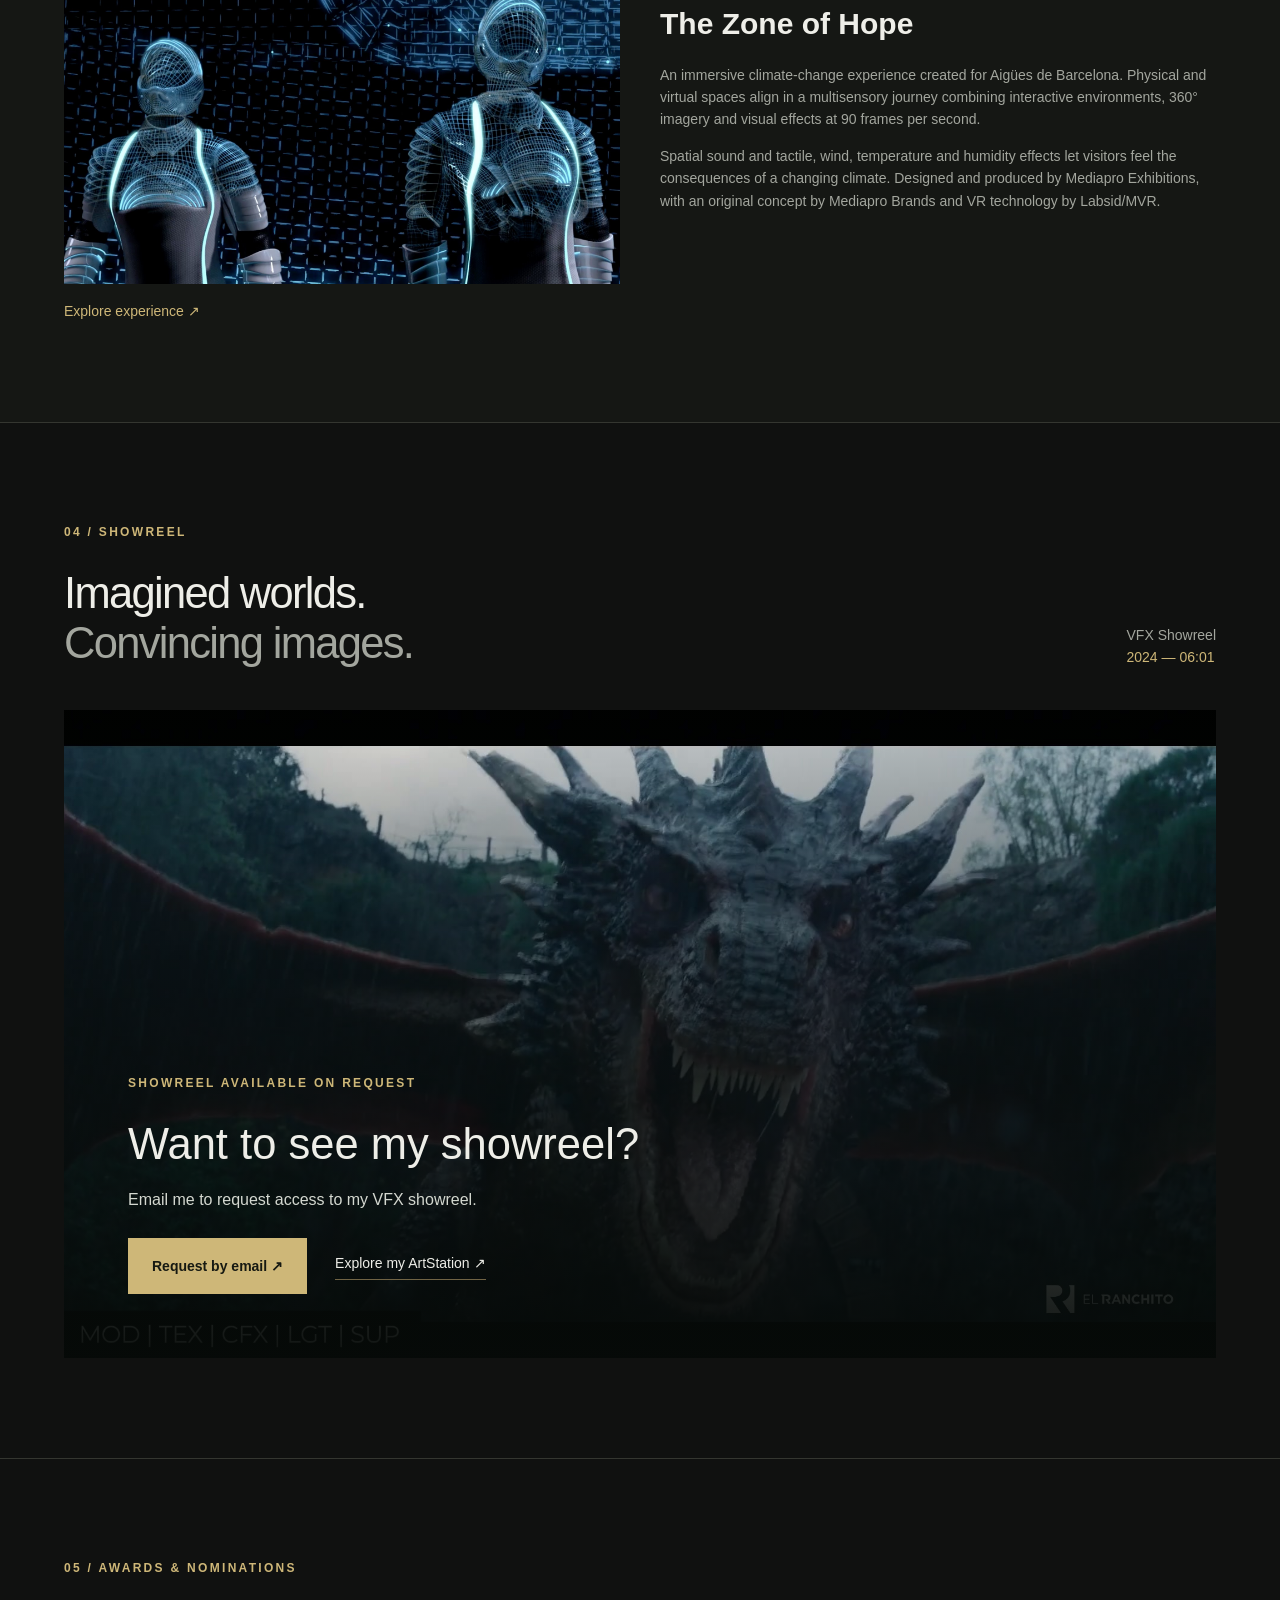
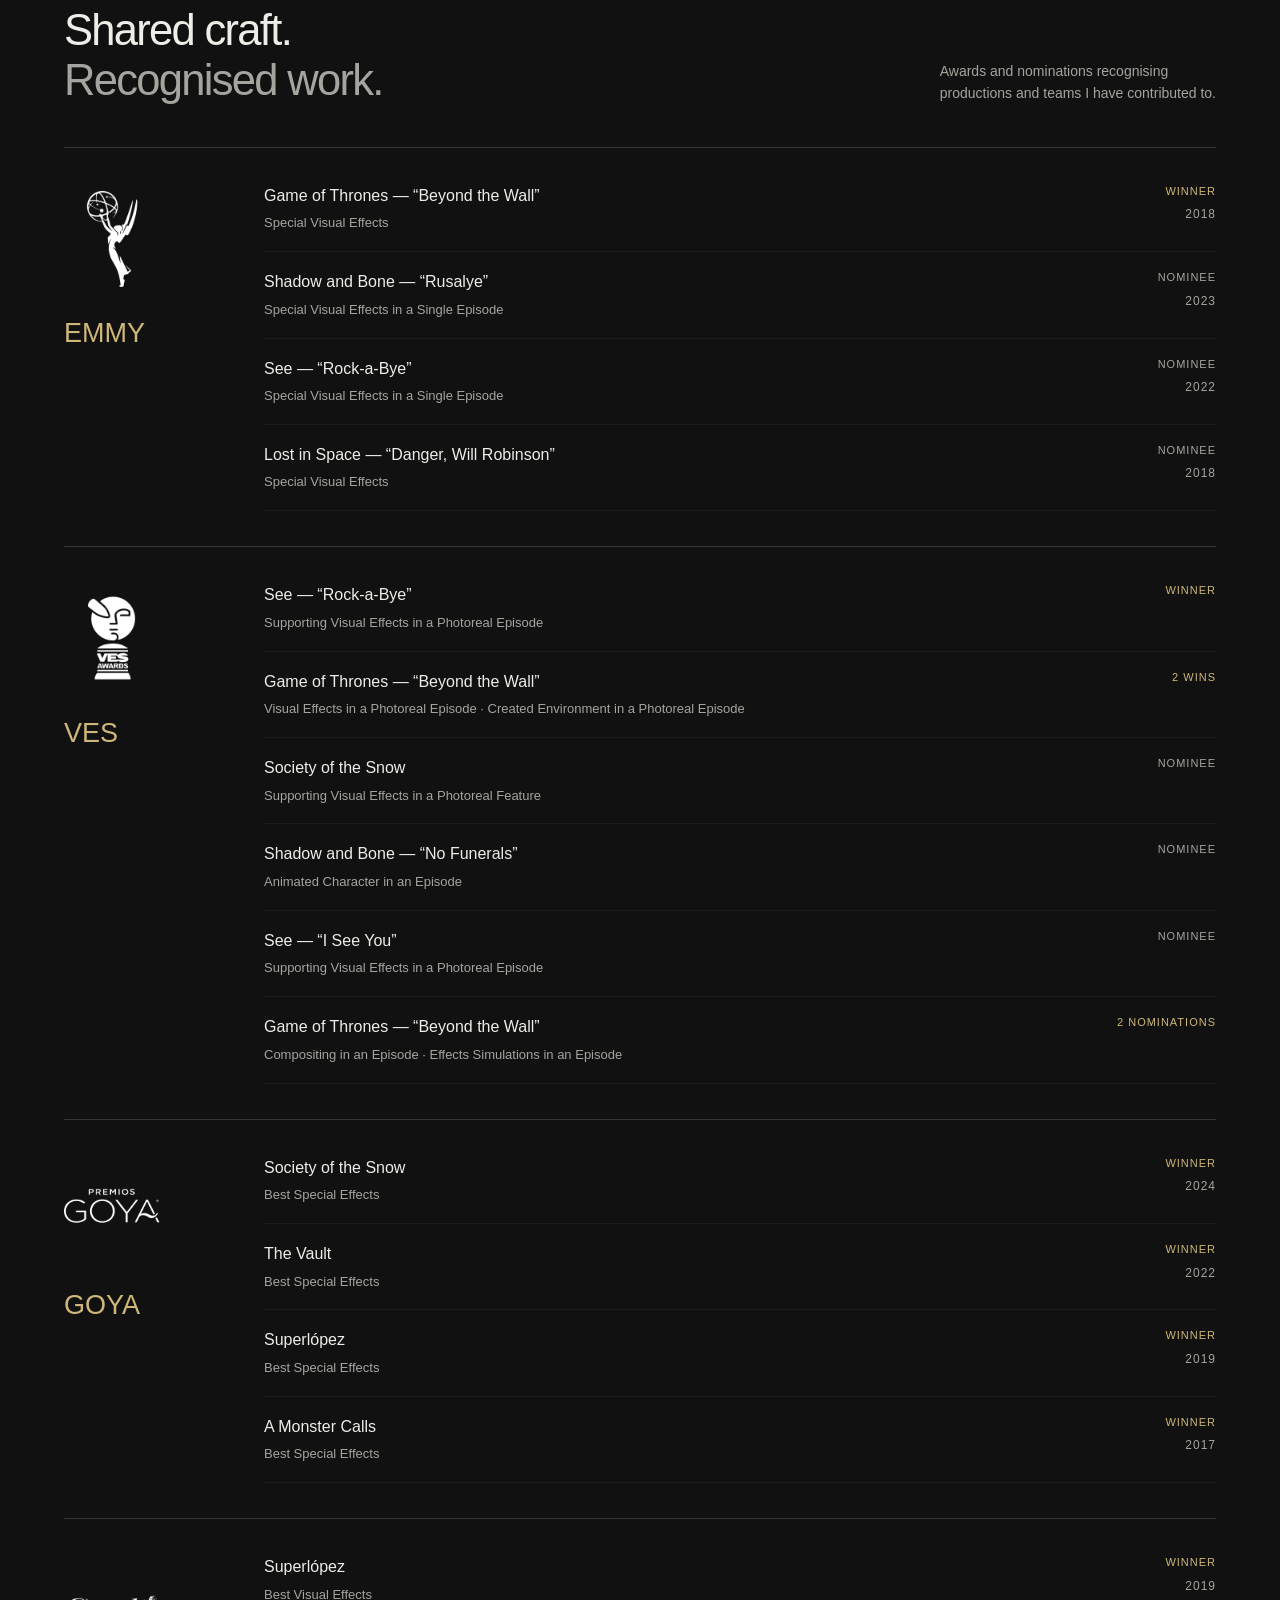
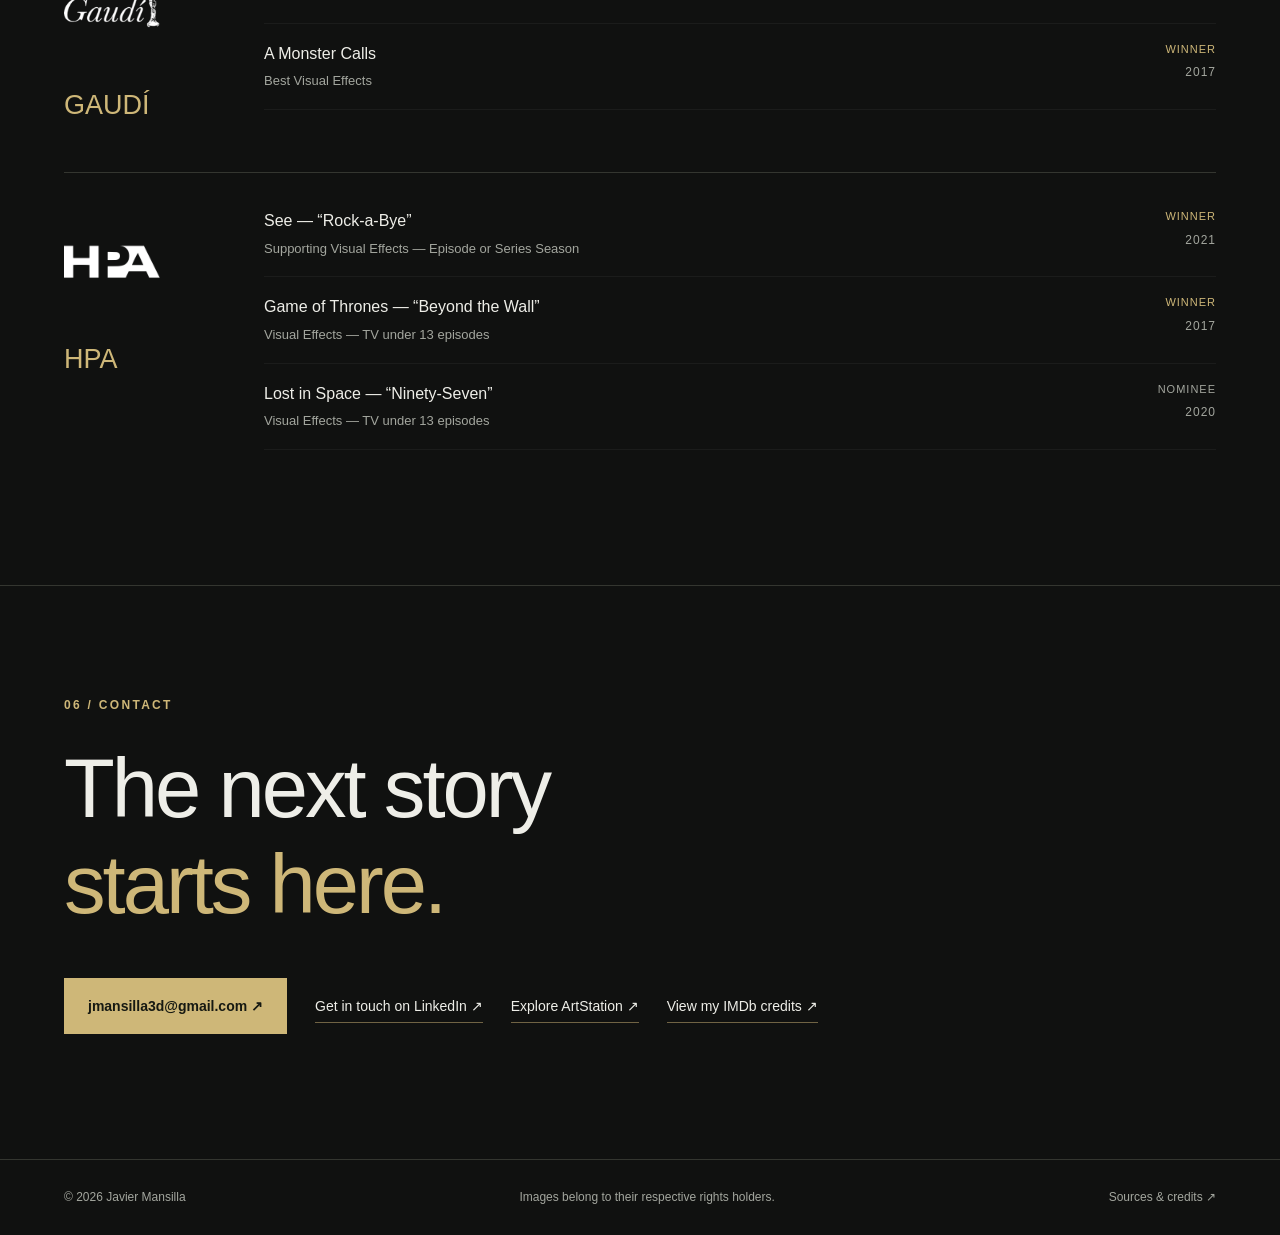
==== commit 5e51fcd1: "Update live-action and animation experience" ====
--- a/index.html
+++ b/index.html
@@ -2,7 +2,7 @@
 <html lang="en"><head><meta charset="utf-8"><meta name="viewport" content="width=device-width, initial-scale=1"><meta name="description" content="Javier Mansilla — VFX Supervisor. Selected work in feature films, television, animation and cinematics. Request the 2024 showreel."><title>Javier Mansilla — VFX Supervisor</title><link rel="stylesheet" href="styles.css?v=12"></head>
 <body><a class="skip" href="#reel">Skip to content</a>
 <main><section class="hero" aria-labelledby="name"><nav class="hero-nav" aria-label="Main navigation"><a href="#work">Work</a><a href="#about">About</a><a href="#contact">Contact ↗</a></nav><img class="hero-image" src="hero.jpg?v=2" alt="Dragon shot from Javier Mansilla’s VFX showreel"><video id="hero-video" class="hero-video" muted loop playsinline preload="none" poster="hero.jpg?v=2" aria-hidden="true" tabindex="-1" data-src="hero-loop-v2-1080p.mp4"></video><div class="hero-shade"></div><div class="hero-copy"><p class="eyebrow">FILM · TELEVISION · ANIMATION</p><h1 id="name">JAVIER<br>MANSILLA</h1><p class="role">VFX Supervisor</p><a class="button" href="#reel">Request showreel <span>↗</span></a></div><button id="hero-motion" class="hero-motion" aria-label="Pause background video" hidden>Pause motion Ⅱ</button><div class="hero-bottom"><span>VISUAL EFFECTS / FROM VISION TO FINAL FRAME</span><span>BARCELONA / SPAIN</span><a href="#reel" aria-label="Explore portfolio">↓</a></div></section>
-<section id="about" class="section about"><video id="about-video" class="about-video" muted loop playsinline preload="none" poster="about-poster.jpg" data-src="about-loop-1080p.mp4" aria-hidden="true" tabindex="-1"></video><button id="about-motion" class="about-motion" aria-label="Pause About background video" hidden>Pause motion Ⅱ</button><div><p class="eyebrow">01 / ABOUT</p><h2>Creative vision.<br><span class="muted">Technical depth.</span></h2></div><div><p class="bio">I’m Javier Mansilla, a VFX Supervisor based in Barcelona, working across feature films, television, animation and full-CG cinematics. I bring 25+ years of experience in visual effects and animation.</p><p class="muted">My background combines VFX and CG supervision with hands-on experience across the production process. I bring an artistic eye and technical understanding to the work, helping directors turn ambitious ideas into images that serve the story.</p><p class="muted">Selected projects include <strong>Game of Thrones</strong>, <strong>Halo</strong>, <strong>John Wick: Chapter 3 – Parabellum</strong>, <strong>3 Body Problem</strong> and <strong>The Mandalorian — Season 1</strong>, alongside A Monster Calls, Warcraft, See and Locke & Key. My animation work includes Filmax’s Donkey Xote and Nocturna, alongside Stargate Unleashed and the No Pets Allowed film project.</p><div class="skills"><span>VFX Supervision</span><span>Creative Direction</span><span>CG Production</span><span>Pipeline & Workflow</span><span>Lighting & Look Development</span><span>Maya · Nuke · Houdini</span><span>Python - C++ - ComfyUI</span></div><a class="text-link" href="https://www.linkedin.com/in/javier-mansilla-b83a041" target="_blank" rel="noopener">Full profile on LinkedIn ↗</a><a class="text-link" href="https://www.artstation.com/javier_mansilla" target="_blank" rel="noopener">ArtStation ↗</a><a class="text-link" href="https://www.imdb.com/name/nm2338054/#credits" target="_blank" rel="noopener">IMDb credits ↗</a></div></section>
+<section id="about" class="section about"><video id="about-video" class="about-video" muted loop playsinline preload="none" poster="about-poster.jpg" data-src="about-loop-1080p.mp4" aria-hidden="true" tabindex="-1"></video><button id="about-motion" class="about-motion" aria-label="Pause About background video" hidden>Pause motion Ⅱ</button><div><p class="eyebrow">01 / ABOUT</p><h2>Creative vision.<br><span class="muted">Technical depth.</span></h2></div><div><p class="bio">I’m Javier Mansilla, a VFX Supervisor based in Barcelona, working across feature films, television, animation and full-CG cinematics. I bring 25+ years of experience in visual effects and animation.</p><p class="muted">My background combines VFX and CG supervision with hands-on experience across the production process. I bring an artistic eye and technical understanding to the work, helping directors turn ambitious ideas into images that serve the story.</p><p class="muted">Selected projects include <strong>Game of Thrones</strong>, <strong>Halo</strong>, <strong>John Wick: Chapter 3 – Parabellum</strong>, <strong>3 Body Problem</strong> and <strong>The Mandalorian — Season 1</strong>, alongside A Monster Calls, Warcraft, See and Locke & Key. Alongside 15 years of experience in live-action VFX, I have over 10 years of experience as a 3D Supervisor and Character Supervisor in animation and cinematics, with credits including Filmax’s Donkey Xote and Nocturna, Stargate Unleashed and various other animation projects.</p><div class="skills"><span>VFX Supervision</span><span>Creative Direction</span><span>CG Production</span><span>Pipeline & Workflow</span><span>Lighting & Look Development</span><span>Maya · Nuke · Houdini</span><span>Python - C++ - ComfyUI</span></div><a class="text-link" href="https://www.linkedin.com/in/javier-mansilla-b83a041" target="_blank" rel="noopener">Full profile on LinkedIn ↗</a><a class="text-link" href="https://www.artstation.com/javier_mansilla" target="_blank" rel="noopener">ArtStation ↗</a><a class="text-link" href="https://www.imdb.com/name/nm2338054/#credits" target="_blank" rel="noopener">IMDb credits ↗</a></div></section>
 <section id="work" class="section"><div class="section-head"><div><p class="eyebrow">02 / SELECTED WORK</p><h2>Selected film & television.</h2></div><a class="text-link" href="https://www.artstation.com/javier_mansilla" target="_blank" rel="noopener">ArtStation ↗</a></div><div id="projects" class="project-grid"></div><div class="credits"><h3>Further selected credits</h3><p class="credits-intro">Working professionally since 2000. Early film credits include Gisaku (2005); release dates do not mark the start of production.</p><div class="credits-grid"><a href="https://www.linkedin.com/in/javier-mansilla-b83a041" target="_blank" rel="noopener"><span>Leave the World Behind</span><span>Film · Netflix</span><span>2023 ↗</span></a><a href="https://www.linkedin.com/in/javier-mansilla-b83a041" target="_blank" rel="noopener"><span>Carnival Row — Seasons 1 &amp; 2</span><span>TV series · Prime Video</span><span>2020 / 2023 ↗</span></a><a href="https://www.linkedin.com/in/javier-mansilla-b83a041" target="_blank" rel="noopener"><span>In from the Cold</span><span>TV series · Netflix</span><span>2022 ↗</span></a><a href="https://www.linkedin.com/in/javier-mansilla-b83a041" target="_blank" rel="noopener"><span>The Neighbor — Seasons 1 &amp; 2</span><span>TV series · Netflix</span><span>2022 ↗</span></a><a href="https://www.linkedin.com/in/javier-mansilla-b83a041" target="_blank" rel="noopener"><span>The Vault</span><span>Film · Netflix</span><span>2021 ↗</span></a><a href="https://www.linkedin.com/in/javier-mansilla-b83a041" target="_blank" rel="noopener"><span>Westworld</span><span>TV series · HBO Max</span><span>2020 ↗</span></a><a href="https://www.linkedin.com/in/javier-mansilla-b83a041" target="_blank" rel="noopener"><span>The Mandalorian — Season 1</span><span>TV series · Disney+</span><span>2019 ↗</span></a><a href="https://www.linkedin.com/in/javier-mansilla-b83a041" target="_blank" rel="noopener"><span>Superlópez</span><span>Film · Netflix</span><span>2018 ↗</span></a><a href="https://www.linkedin.com/in/javier-mansilla-b83a041" target="_blank" rel="noopener"><span>Cold Skin</span><span>Film · Prime Video</span><span>2017 ↗</span></a><a href="https://www.linkedin.com/in/javier-mansilla-b83a041" target="_blank" rel="noopener"><span>Still Star-Crossed</span><span>TV series · ABC</span><span>2017 ↗</span></a><a href="https://www.linkedin.com/in/javier-mansilla-b83a041" target="_blank" rel="noopener"><span>Megan Leavey</span><span>Film · Prime Video</span><span>2017 ↗</span></a><a href="https://www.linkedin.com/in/javier-mansilla-b83a041" target="_blank" rel="noopener"><span>Colony</span><span>TV series · USA Network / Netflix</span><span>2017 ↗</span></a><a href="https://www.linkedin.com/in/javier-mansilla-b83a041" target="_blank" rel="noopener"><span>Sleepy Hollow</span><span>TV series · Fox</span><span>2016–2017 ↗</span></a><a href="https://www.linkedin.com/in/javier-mansilla-b83a041" target="_blank" rel="noopener"><span>Julieta</span><span>Film · Netflix</span><span>2016 ↗</span></a><a href="https://www.linkedin.com/in/javier-mansilla-b83a041" target="_blank" rel="noopener"><span>Of Kings and Prophets</span><span>TV series · ABC</span><span>2016 ↗</span></a><a href="https://www.imdb.com/title/tt3028418/" target="_blank" rel="noopener"><span>Sólo química</span><span>Film · VFX Supervisor</span><span>2015 ↗</span></a><a href="https://www.imdb.com/title/tt2735996/" target="_blank" rel="noopener"><span>Nadie quiere la noche</span><span>Film · CGI Supervisor</span><span>2015 ↗</span></a><a href="https://www.imdb.com/title/tt2365576/" target="_blank" rel="noopener"><span>Murieron por encima de sus posibilidades</span><span>Film · Visual Effects</span><span>2014 ↗</span></a><a href="https://www.imdb.com/title/tt3450116/" target="_blank" rel="noopener"><span>Más negro que la noche</span><span>Film · CGI Supervisor</span><span>2014 ↗</span></a><a href="https://www.imdb.com/title/tt1838618/" target="_blank" rel="noopener"><span>XP3D</span><span>Film · Digital Effects</span><span>2011 ↗</span></a><a href="https://www.imdb.com/title/tt0458076/" target="_blank" rel="noopener"><span>Pérez, el ratoncito de tus sueños</span><span>Film · Lead Color &amp; Lighting TD</span><span>2006 ↗</span></a><a href="https://www.imdb.com/title/tt0446701/" target="_blank" rel="noopener"><span>Gisaku</span><span>Animated feature · Digital Artist</span><span>2005 ↗</span></a></div></div><div class="platforms"><p class="eyebrow">ACROSS FILM & TELEVISION</p><div class="platform-logos"><img src="logo-hbo.svg" alt="HBO" title="HBO" loading="lazy"><img src="logo-netflix.svg" alt="Netflix" title="Netflix" loading="lazy"><img src="logo-paramountplus.svg" alt="Paramount+" title="Paramount+" loading="lazy"><img src="logo-appletv.svg" alt="Apple TV+" title="Apple TV+" loading="lazy"><img src="logo-disneyplus.svg" alt="Disney+" title="Disney+" loading="lazy"><img src="logo-skyshowtime.svg" alt="SkyShowtime" title="SkyShowtime" loading="lazy"></div><p>Platforms across selected work.</p></div></section>
 <section id="animation" class="section creatures"><div class="section-head"><div><p class="eyebrow">03 / ANIMATION, CINEMATICS & SPECIAL PROJECTS</p><h2>Beyond live action.</h2></div><p>Animation, scientific visualisation<br>and immersive experiences.</p></div><div id="animation-projects" class="project-grid animation-grid"></div><div class="special-projects"><article class="special-project"><a href="https://www.youtube.com/watch?v=S9YPcPtPsuY" target="_blank" rel="noopener"><img src="marenostrum-clean.jpg" alt="MareNostrum supercomputer and chapel — full 3D reconstruction by Javier Mansilla" loading="lazy"><span>Watch film ↗</span></a><div><p class="eyebrow">SCIENTIFIC VISUALISATION · BSC · 2014</p><h3>Supercomputing and eScience</h3><p>A documentary for the Barcelona Supercomputing Center exploring how supercomputing advances science and everyday life. Visualisations drawn directly from simulation data reveal research into cancer, supernovas, personalised medicine, wind energy and fluid dynamics.</p><p class="special-highlight">I created the complete 3D reconstruction of the MareNostrum supercomputer and the chapel that houses it. We then used MareNostrum to render vast scientific datasets with Arnold across thousands of processors, turning previously unseen simulation data into images.</p><p class="small-note">Production recognition</p><ul><li>Ronda International Scientific Film Biennial 2014 — Exact Sciences, Engineering & Technology winner</li><li>Daroca & Prisión Film Festival — Muy Interesante Award</li><li>Academia Film Olomouc 2015 — Best Short Documentary</li><li>Torrelavega International Short Film Festival 2015 — Best Documentary</li><li>Science Film Festival 2014 — Official Selection</li></ul></div></article><article class="special-project"><button type="button" id="zoh-project" class="special-project-trigger" aria-label="Explore The Zone of Hope"><img src="zoh.jpg" alt="The Zone of Hope — Mediapro Exhibitions immersive experience" loading="lazy"><span>Explore experience ↗</span></button><div><p class="eyebrow">INTERACTIVE VR · MEDIAPRO · 2018</p><h3>The Zone of Hope</h3><p>An immersive climate-change experience created for Aigües de Barcelona. Physical and virtual spaces align in a multisensory journey combining interactive environments, 360° imagery and visual effects at 90 frames per second.</p><p>Spatial sound and tactile, wind, temperature and humidity effects let visitors feel the consequences of a changing climate. Designed and produced by Mediapro Exhibitions, with an original concept by Mediapro Brands and VR technology by Labsid/MVR.</p></div></article></div></section>
 <section id="reel" class="section reel-section"><div class="section-head"><div><p class="eyebrow">04 / SHOWREEL</p><h2>Imagined worlds.<br><span class="muted">Convincing images.</span></h2></div><p>VFX Showreel<br><span class="gold">2024 — 06:01</span></p></div><div class="reel-request"><img src="hero.jpg?v=2" alt="Dragon shot from Javier Mansilla’s showreel" loading="lazy"><div class="reel-request-copy"><p class="eyebrow">SHOWREEL AVAILABLE ON REQUEST</p><h3>Want to see my showreel?</h3><p>Email me to request access to my VFX showreel.</p><div class="reel-request-actions"><a class="button" href="mailto:jmansilla3d@gmail.com?subject=Showreel%20request">Request by email ↗</a><a class="text-link" href="https://www.artstation.com/javier_mansilla" target="_blank" rel="noopener">Explore my ArtStation ↗</a></div></div></div></section>
